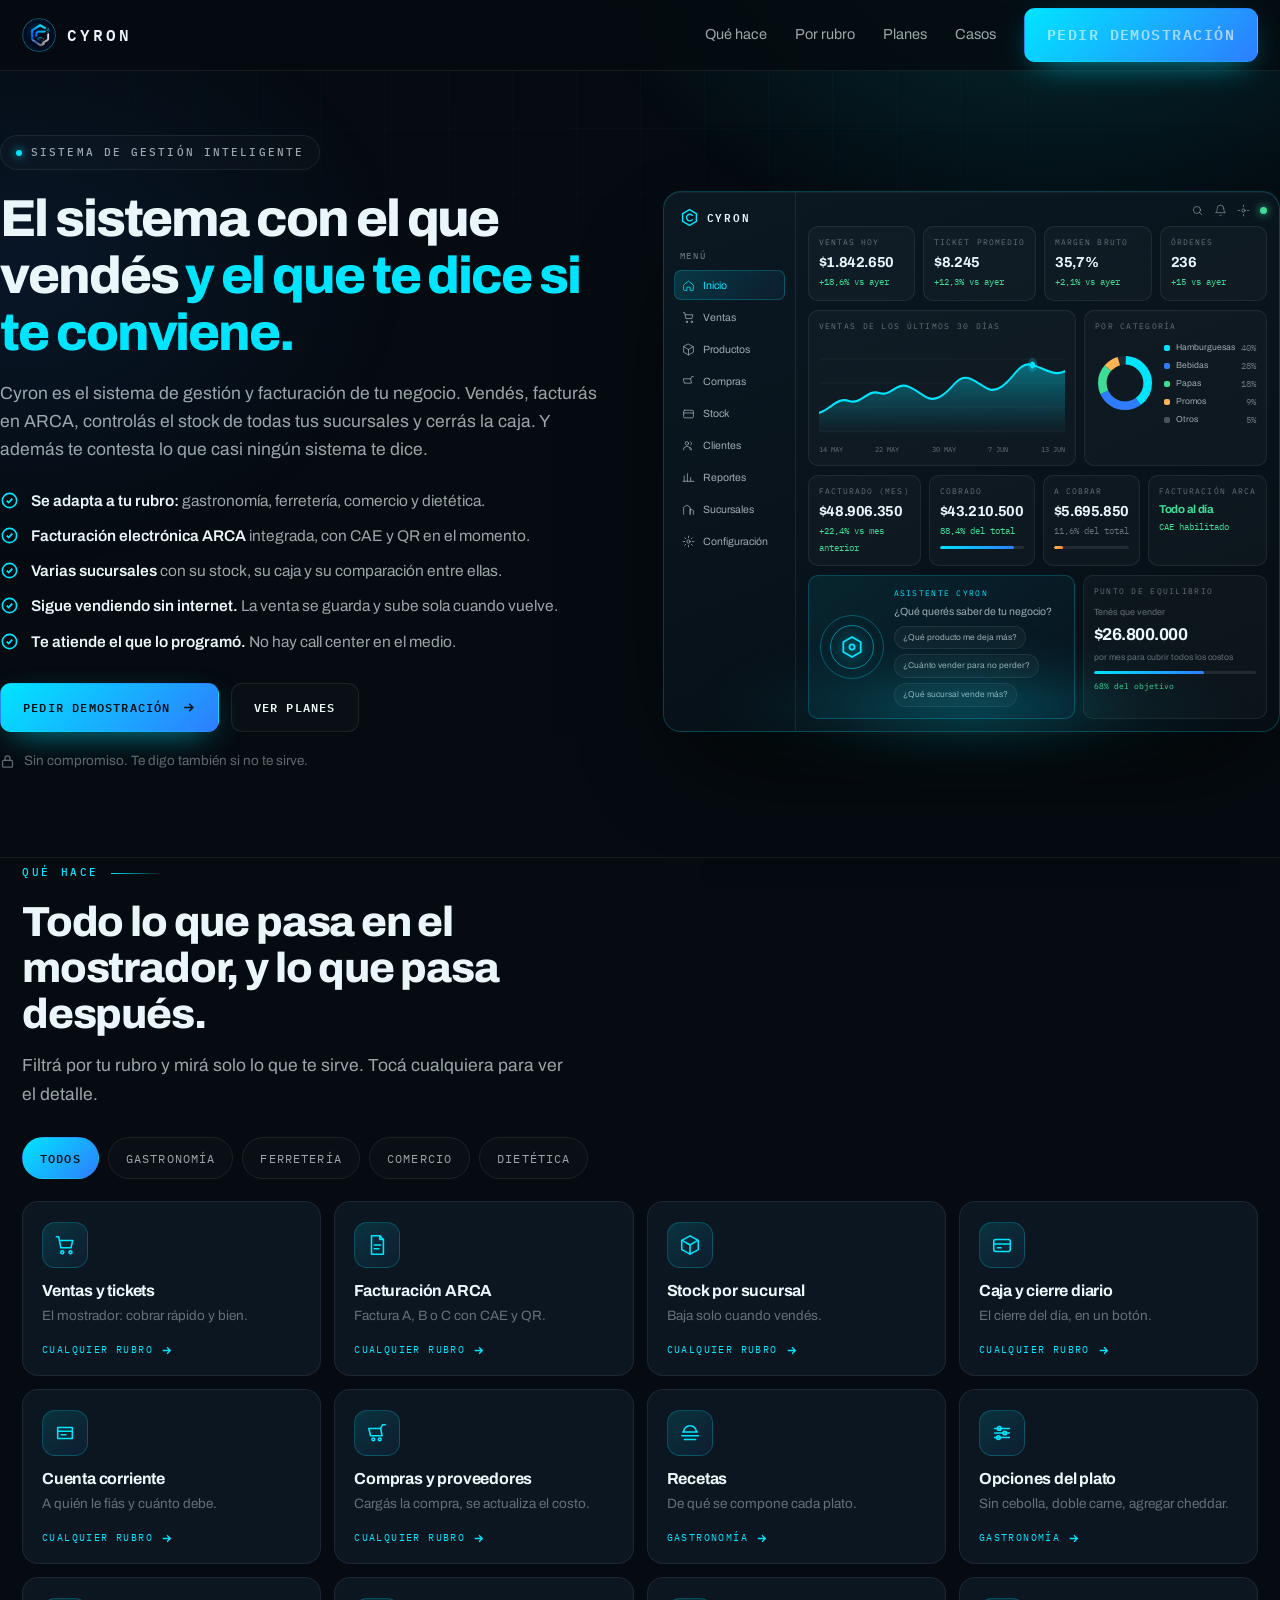
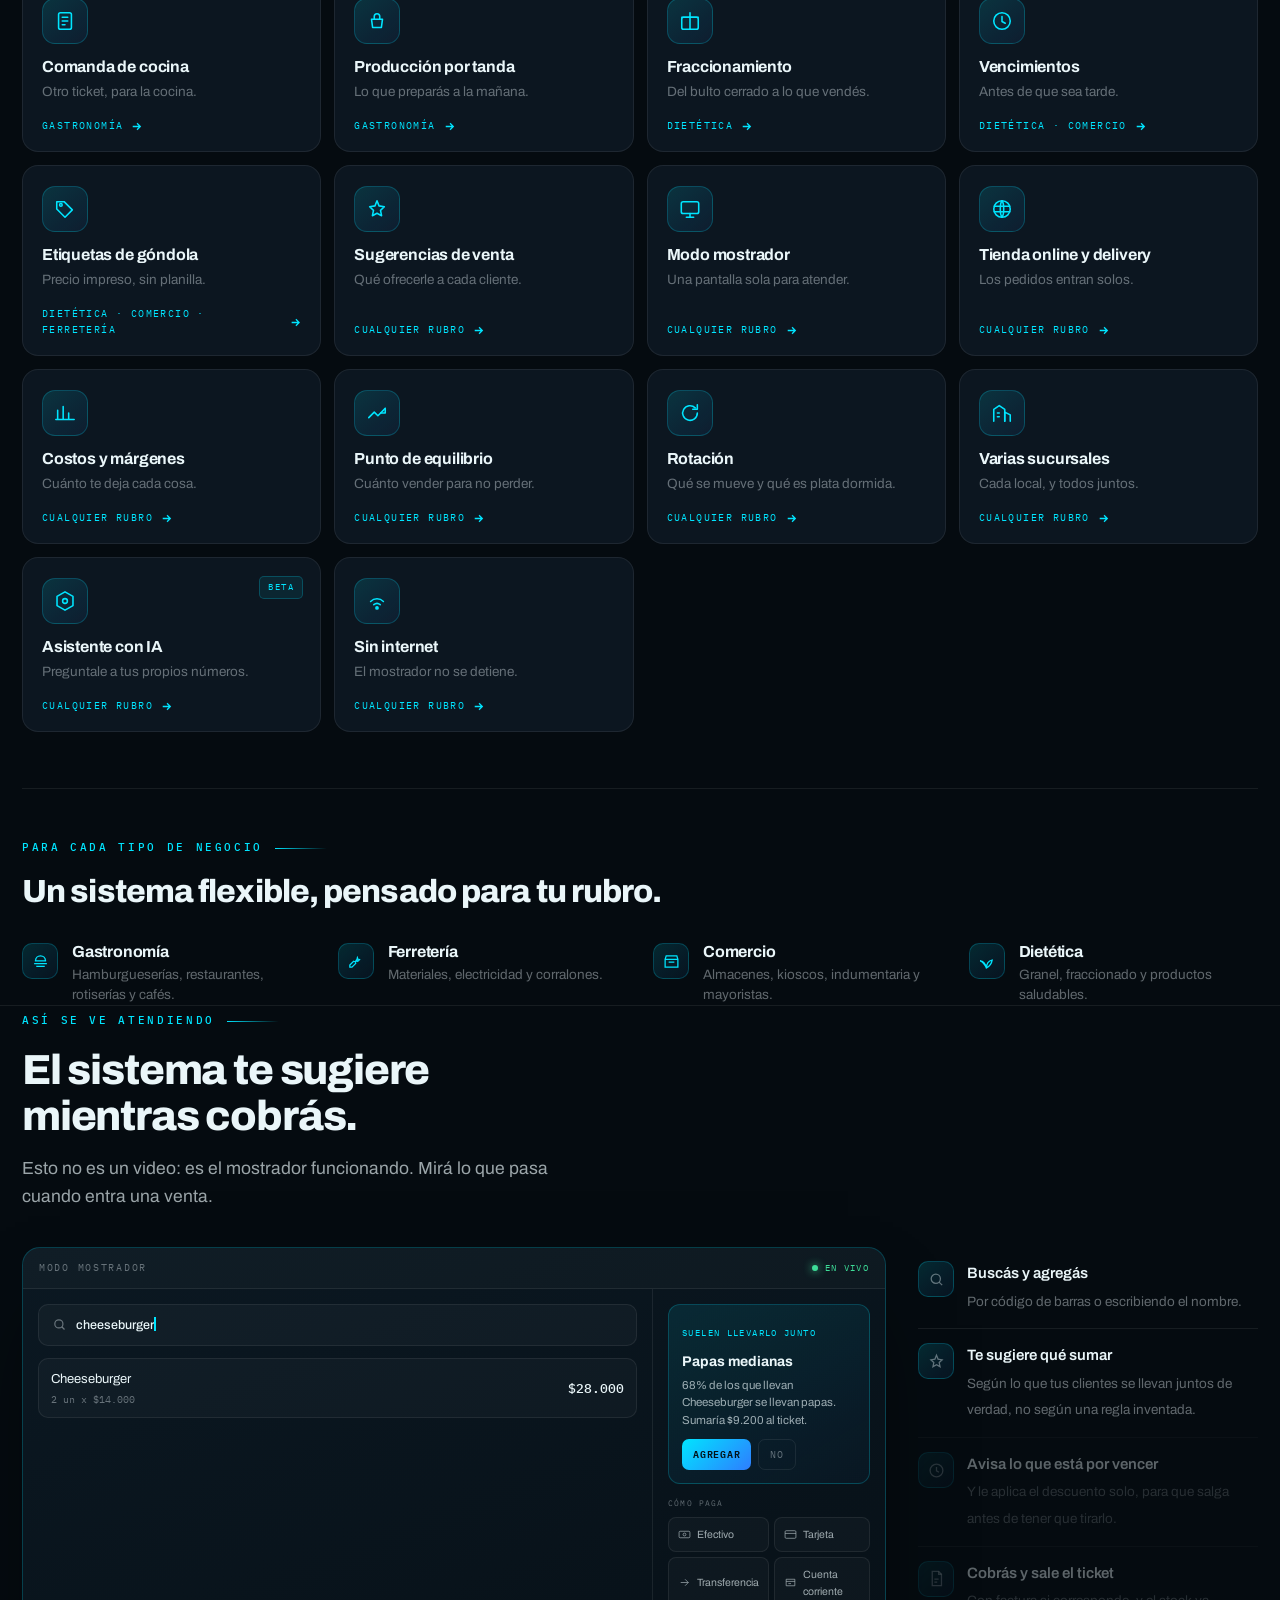
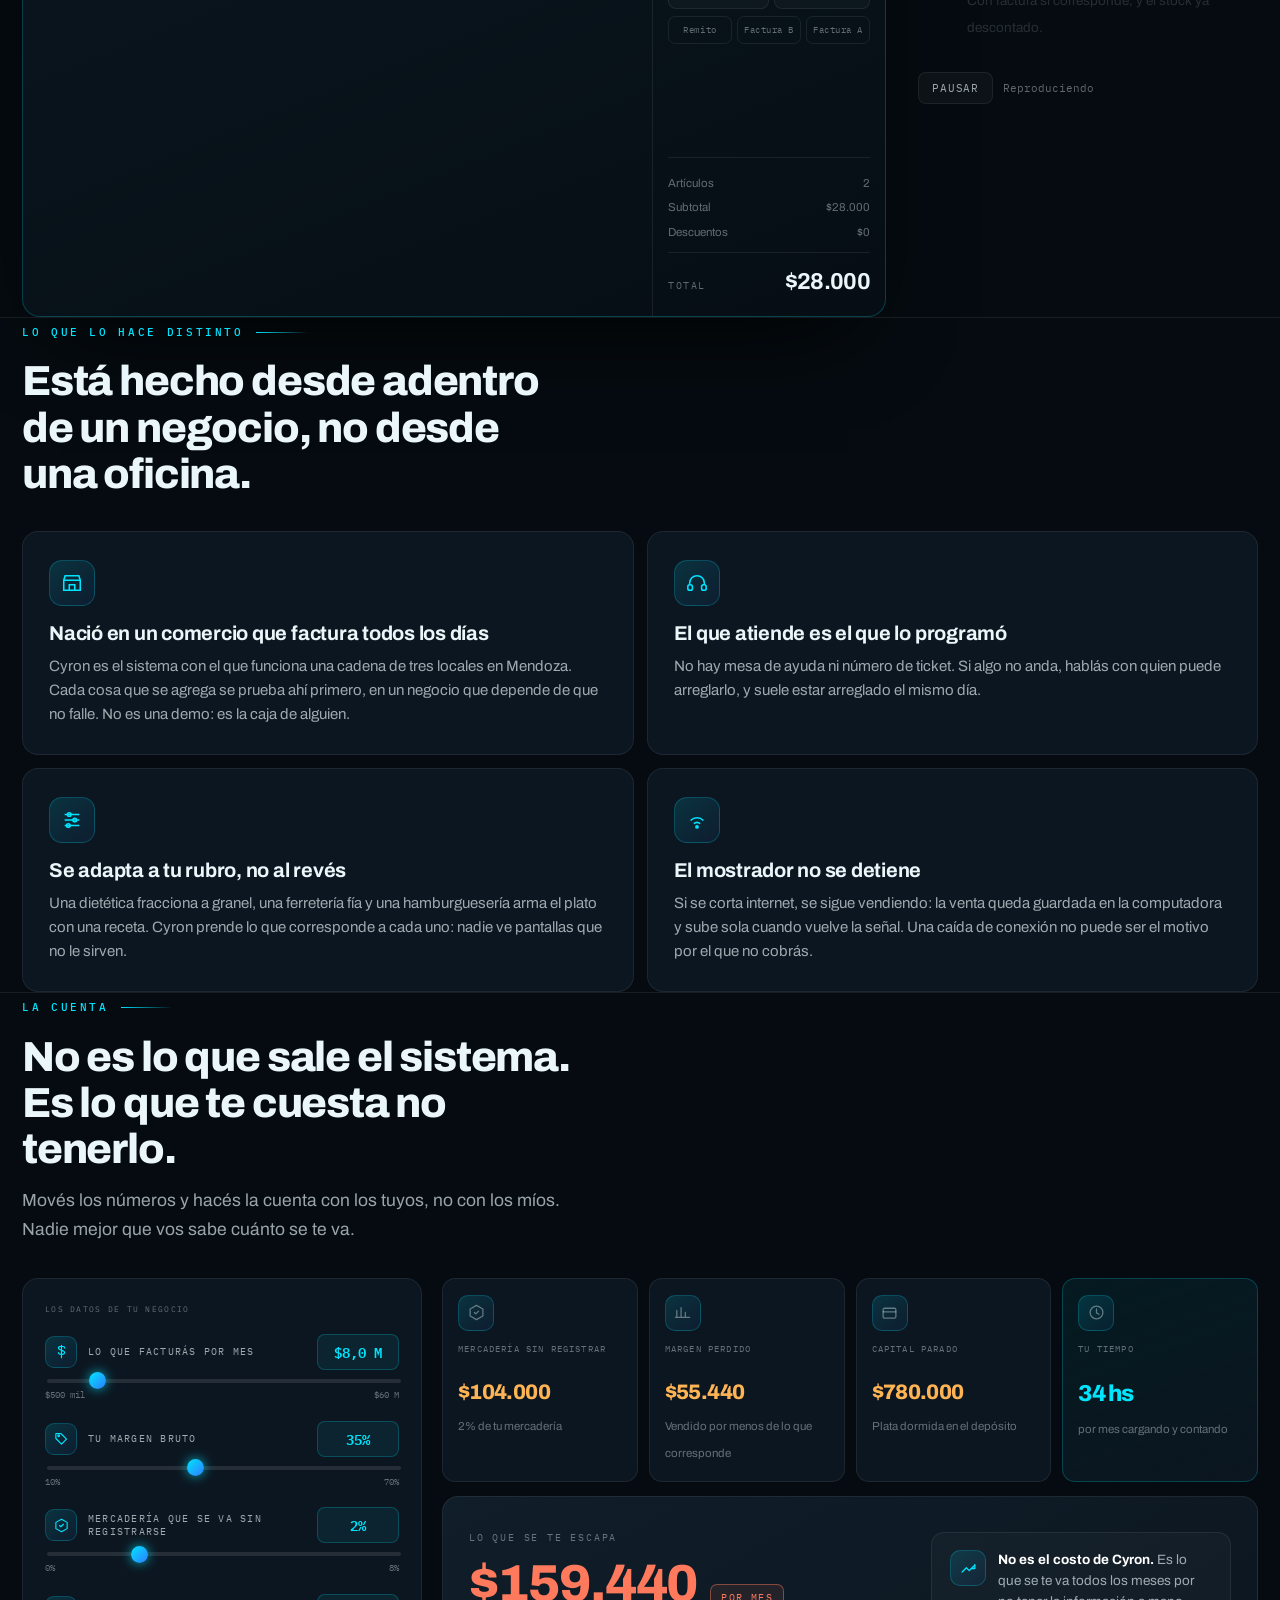
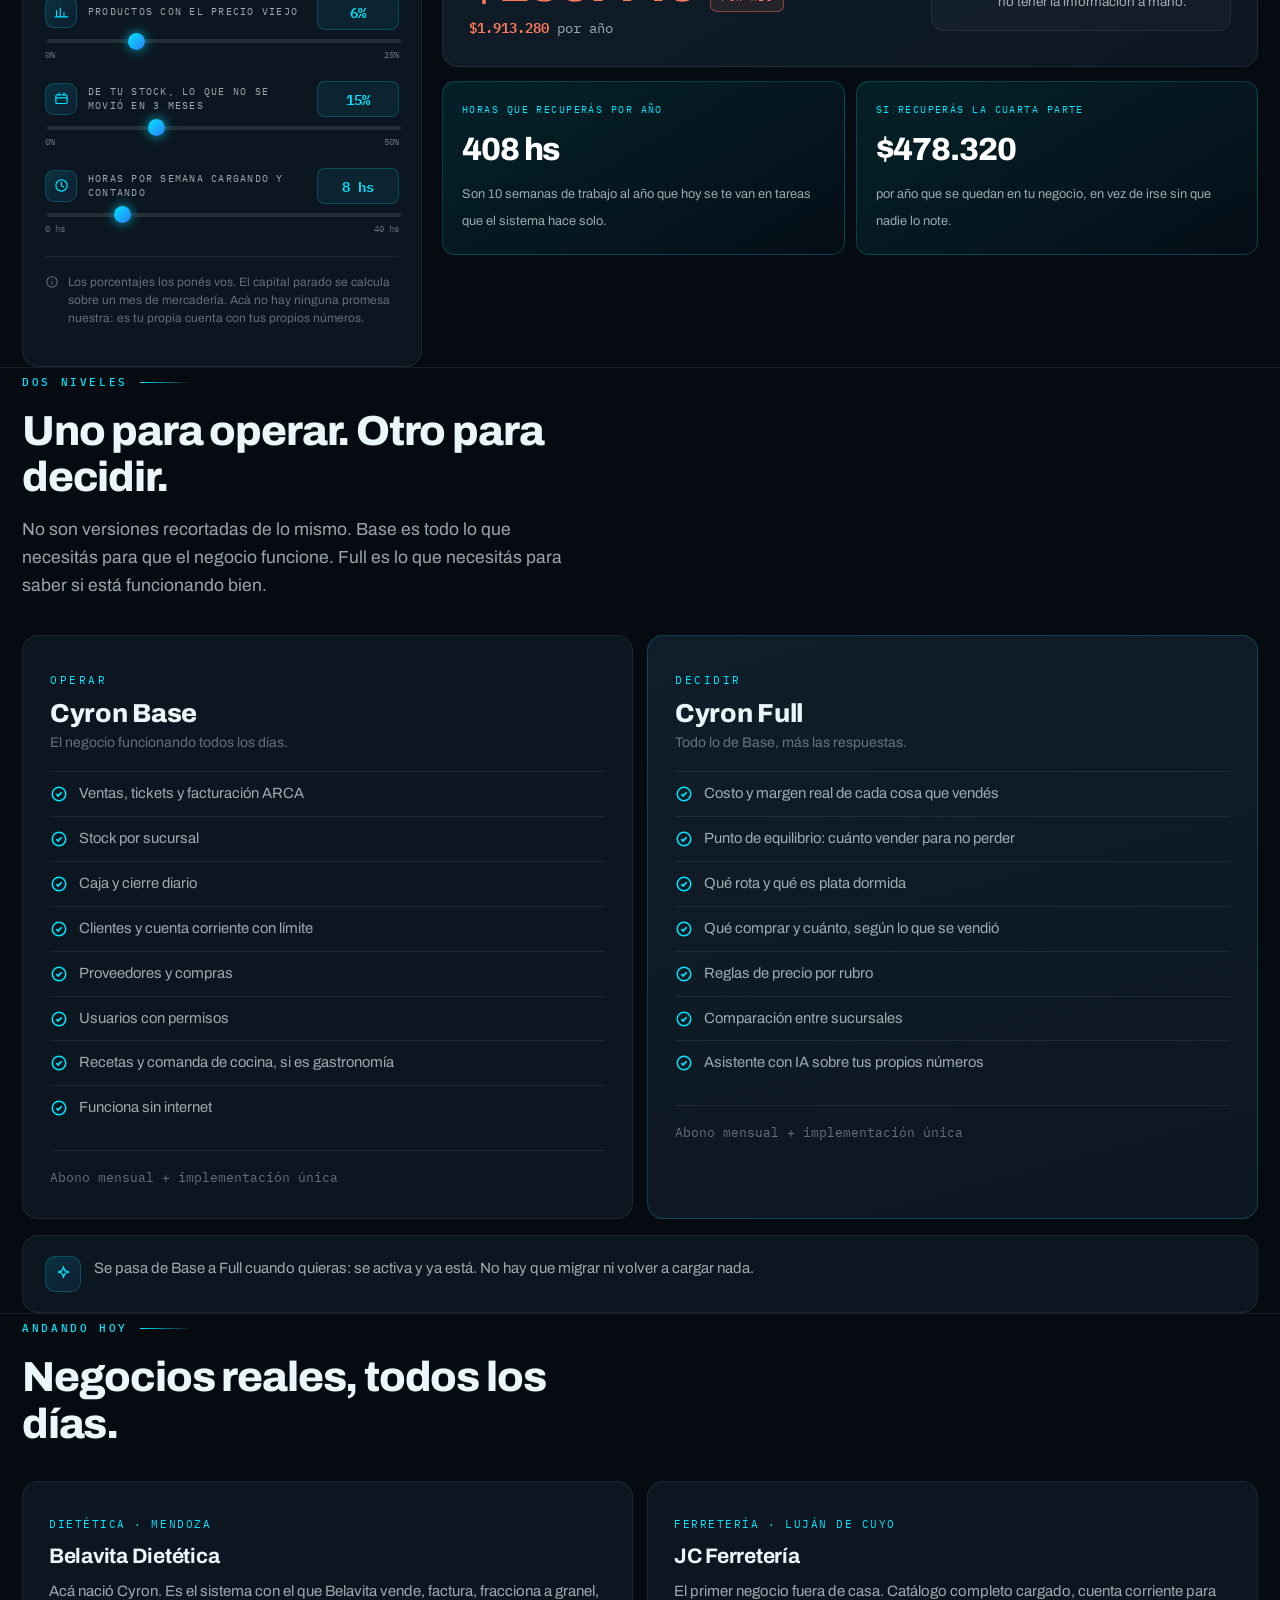
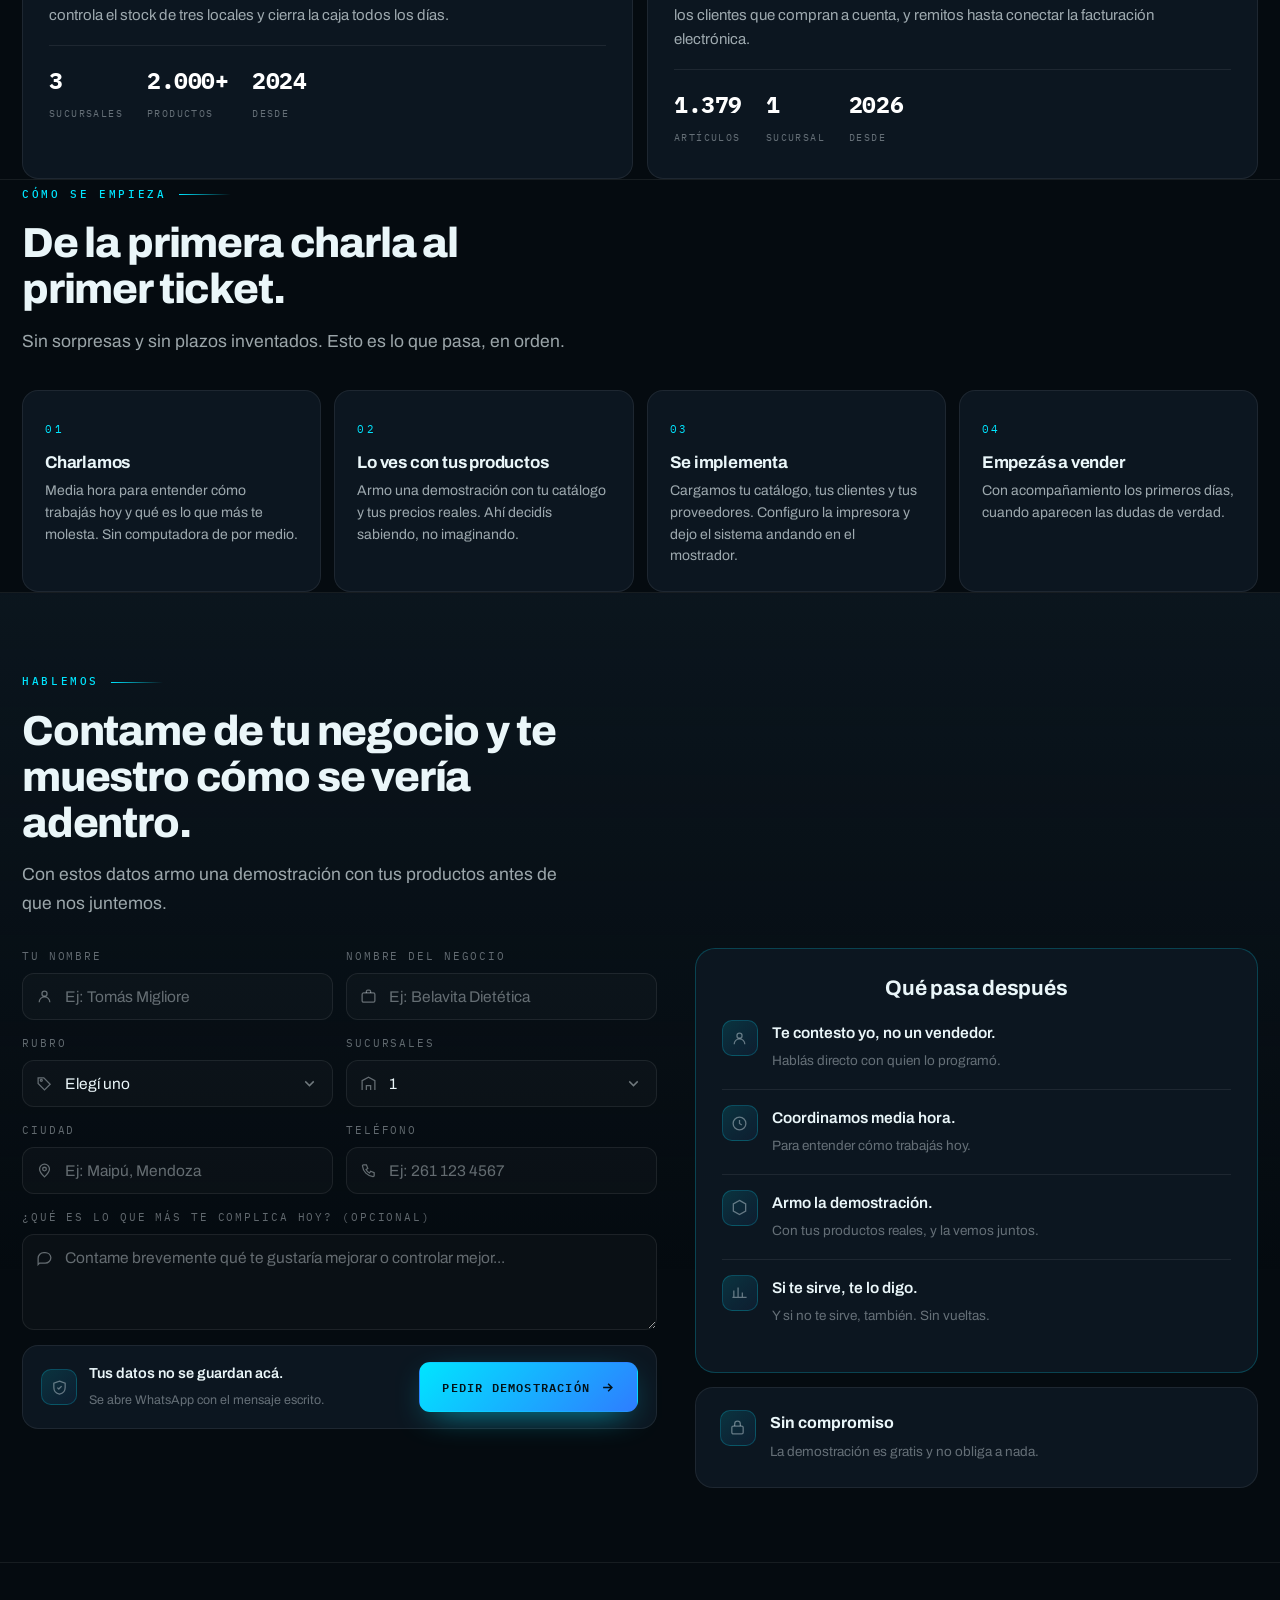
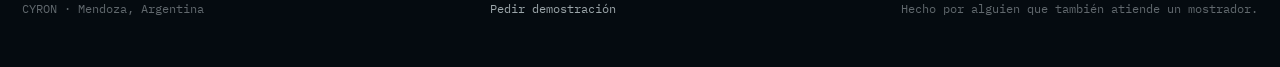
==== index.html @ c703c4db "Update index.html" ====
<!DOCTYPE html>
<html lang="es-AR">
<head>
<meta charset="utf-8"/>
<meta name="viewport" content="width=device-width,initial-scale=1,viewport-fit=cover"/>
<title>Cyron · Sistema de gestión para comercios y gastronomía | Mendoza, Argentina</title>
<meta name="description" content="Sistema de gestión y facturación electrónica ARCA para ferreterías, hamburgueserías, dietéticas y comercios. Ventas, stock por sucursal, caja, cuenta corriente y costos reales. Andando hoy en Mendoza."/>
<meta name="robots" content="index, follow, max-image-preview:large"/>
<link rel="canonical" href="https://cyron.com.ar/"/>
<meta property="og:type" content="website"/>
<meta property="og:locale" content="es_AR"/>
<meta property="og:site_name" content="Cyron"/>
<meta property="og:title" content="Cyron · Sistema de gestión para comercios y gastronomía"/>
<meta property="og:description" content="Vendé, facturá en ARCA, controlá el stock de todas tus sucursales y sabé cuánto te deja cada cosa que vendés."/>
<meta property="og:url" content="https://cyron.com.ar/"/>
<meta name="twitter:card" content="summary_large_image"/>
<link rel="icon" type="image/png" href="cyron96.png"/>
<link rel="apple-touch-icon" href="cyron512.png"/>
<link rel="preconnect" href="https://fonts.googleapis.com"/>
<link rel="preconnect" href="https://fonts.gstatic.com" crossorigin/>
<link href="https://fonts.googleapis.com/css2?family=IBM+Plex+Mono:wght@400;500;600&family=Archivo:wght@400;500;600;700;800&display=swap" rel="stylesheet"/>

<script type="application/ld+json">
{
  "@context":"https://schema.org",
  "@type":"SoftwareApplication",
  "name":"Cyron",
  "applicationCategory":"BusinessApplication",
  "operatingSystem":"Windows, Web",
  "inLanguage":"es-AR",
  "description":"Sistema de gestión comercial y facturación electrónica ARCA para comercios, ferreterías, gastronomía y dietéticas. Ventas, stock por sucursal, caja, cuenta corriente, recetas y análisis de costos.",
  "offers":{"@type":"Offer","priceCurrency":"ARS","category":"Suscripción mensual"},
  "author":{"@type":"Person","name":"Tomás Gabriel Migliore"},
  "areaServed":{"@type":"Country","name":"Argentina"}
}
</script>

<style>
:root{
  --fondo:#050B10;
  --fondo-2:#0A141C;
  --tarjeta:#0C1620;
  --tarjeta-2:#101E29;
  --borde:rgba(255,255,255,.075);
  --borde-cian:rgba(0,229,255,.22);
  --tx:#EAF6F9;
  --tx-2:rgba(234,246,249,.66);
  --tx-3:rgba(234,246,249,.40);
  --cian:#00E5FF;
  --azul:#2E7DFF;
  --grad:linear-gradient(135deg,#00E5FF 0%,#2E7DFF 100%);
  --cian-op:rgba(0,229,255,.08);
  --mono:'IBM Plex Mono',ui-monospace,Menlo,monospace;
  --sans:'Archivo',system-ui,-apple-system,sans-serif;
  --max:1280px;
  --r:16px;
  /* Le avisa al navegador que la página es oscura. Sin esto, el menú
     desplegable de un select lo dibuja Windows con SUS colores y sale
     blanco sobre blanco. También arregla la barra de scroll. */
  color-scheme:dark;
}
*{box-sizing:border-box}
html{scroll-behavior:smooth;scroll-padding-top:80px}
body{
  margin:0;background:var(--fondo);color:var(--tx);
  font-family:var(--sans);font-size:16.5px;line-height:1.62;-webkit-font-smoothing:antialiased;overflow-x:hidden;
}
/* Atmósfera: reja técnica muy tenue + dos resplandores. Sin imágenes. */
body::before{
  content:"";position:fixed;inset:0;z-index:-2;pointer-events:none;
  background:
    linear-gradient(rgba(0,229,255,.028) 1px,transparent 1px) 0 0/64px 64px,
    linear-gradient(90deg,rgba(0,229,255,.028) 1px,transparent 1px) 0 0/64px 64px;
  mask-image:radial-gradient(ellipse 90% 60% at 50% 0%,#000 20%,transparent 75%);
}
body::after{
  content:"";position:fixed;inset:0;z-index:-3;pointer-events:none;
  background:
    radial-gradient(760px 520px at 82% -6%, rgba(0,229,255,.14), transparent 62%),
    radial-gradient(620px 480px at 2% 30%, rgba(46,125,255,.10), transparent 62%);
}
.wrap{max-width:var(--max);margin:0 auto;padding:0 22px;position:relative}
h1,h2,h3{margin:0;font-weight:800;letter-spacing:-.028em;line-height:1.1}
h2{font-size:clamp(27px,3.9vw,42px)}
h3{font-size:19px;font-weight:700;letter-spacing:-.012em}
p{margin:0 0 15px}
a{color:inherit}
.cian{color:var(--cian)}

/* Etiqueta en píldora */
.pill{
  display:inline-flex;align-items:center;gap:9px;
  font-family:var(--mono);font-size:10.5px;font-weight:500;letter-spacing:.2em;text-transform:uppercase;
  color:var(--tx-2);border:1px solid var(--borde);border-radius:999px;padding:8px 15px;background:rgba(255,255,255,.02);
}
.pill::before{content:"";width:6px;height:6px;border-radius:50%;background:var(--cian);box-shadow:0 0 10px var(--cian)}
.rot{font-family:var(--mono);font-size:11px;font-weight:500;letter-spacing:.24em;text-transform:uppercase;color:var(--cian);display:inline-flex;align-items:center;gap:12px}
.rot::after{content:"";width:52px;height:1px;background:linear-gradient(90deg,var(--cian),transparent)}
.bajada{color:var(--tx-2);max-width:62ch;font-size:clamp(15.5px,1.6vw,17.5px)}

/* Barra */
.barra{position:sticky;top:0;z-index:60;background:rgba(5,11,16,.86);backdrop-filter:blur(14px);border-bottom:1px solid var(--borde)}
.barra .wrap{display:flex;align-items:center;gap:18px;height:70px}
.logo{display:flex;align-items:center;gap:11px;text-decoration:none;font-family:var(--mono);font-weight:600;letter-spacing:.18em;font-size:16px}
.logo img{width:34px;height:34px;display:block}
.nav{margin-left:auto;display:flex;align-items:center;gap:28px}
.nav a{font-size:14.5px;color:var(--tx-2);text-decoration:none;transition:color .15s}
.nav a:hover{color:var(--tx)}
@media(max-width:880px){.nav a:not(.btn){display:none}}

/* Botones */
.btn{
  display:inline-flex;align-items:center;justify-content:center;gap:10px;
  font-family:var(--mono);font-size:12px;font-weight:600;letter-spacing:.1em;text-transform:uppercase;
  padding:14px 22px;border-radius:11px;text-decoration:none;border:1px solid transparent;cursor:pointer;
  transition:transform .16s ease,box-shadow .16s ease,border-color .16s ease;
}
.btn-p{background:var(--grad);color:#031218;box-shadow:0 10px 34px -14px rgba(0,229,255,.85)}
.btn-p:hover{transform:translateY(-2px);box-shadow:0 16px 40px -12px rgba(0,229,255,.9)}
.btn-s{background:rgba(255,255,255,.02);color:var(--tx);border-color:var(--borde)}
.btn-s:hover{border-color:var(--borde-cian);transform:translateY(-2px)}
.btn:focus-visible{outline:3px solid var(--cian);outline-offset:3px}
.flecha{width:15px;height:15px;flex:none}

/* Cajita de ícono */
.icobox{
  width:46px;height:46px;border-radius:13px;display:grid;place-items:center;flex:none;
  background:linear-gradient(140deg,rgba(0,229,255,.14),rgba(46,125,255,.07));
  border:1px solid var(--borde-cian);color:var(--cian);
}
.icobox svg{width:22px;height:22px}
.icobox.chico{width:36px;height:36px;border-radius:10px}
.icobox.chico svg{width:17px;height:17px}

/* Hero */
.hero{padding:64px 0 70px;display:grid;grid-template-columns:1.02fr .98fr;gap:48px;align-items:center}
.hero h1{font-size:clamp(31px,5.1vw,52px);letter-spacing:-.04em;margin:20px 0 18px}
.puntos{list-style:none;padding:0;margin:24px 0 0;display:grid;gap:12px}
.puntos li{display:flex;gap:12px;font-size:15.5px;color:var(--tx-2);line-height:1.5;align-items:flex-start}
.puntos b{color:var(--tx);font-weight:600}
.tick-ic{flex:none;width:19px;height:19px;margin-top:2px;color:var(--cian)}
.acc{display:flex;gap:12px;flex-wrap:wrap;margin-top:30px}
.garantia{display:flex;align-items:center;gap:9px;margin-top:18px;font-size:13.5px;color:var(--tx-3)}

/* ── El tablero del hero. Es HTML, no una imagen: nítido en cualquier
      pantalla, editable, y pesa una fracción de un PNG. ── */
.escena{position:relative}
.escena::after{
  content:"";position:absolute;left:50%;bottom:-40px;transform:translateX(-50%);
  width:88%;height:130px;pointer-events:none;
  background:radial-gradient(ellipse at center, rgba(0,229,255,.26), rgba(0,229,255,.04) 46%, transparent 72%);
  filter:blur(16px);
}
.tablero{
  position:relative;background:linear-gradient(158deg,#0B1822,#060E14);
  border:1px solid var(--borde-cian);border-radius:18px;overflow:hidden;
  box-shadow:0 44px 100px -38px rgba(0,0,0,.95),inset 0 1px 0 rgba(255,255,255,.05);
  display:grid;grid-template-columns:132px 1fr;font-size:10px;
}
.tb-lat{border-right:1px solid var(--borde);padding:14px 10px;display:flex;flex-direction:column;gap:2px}
.tb-marca{display:flex;align-items:center;gap:8px;padding:2px 6px 14px;font-family:var(--mono);font-size:11px;letter-spacing:.16em;font-weight:600}
.tb-marca svg{width:19px;height:19px;color:var(--cian);flex:none}
.tb-lat b{font-family:var(--mono);font-size:8.5px;letter-spacing:.2em;color:var(--tx-3);padding:6px;font-weight:500}
.tb-lat a{display:flex;align-items:center;gap:8px;font-size:10.5px;color:var(--tx-2);padding:6.5px 8px;border-radius:7px;text-decoration:none}
.tb-lat a svg{width:13px;height:13px;flex:none;opacity:.8}
.tb-lat a.on{background:linear-gradient(135deg,rgba(0,229,255,.16),rgba(46,125,255,.07));color:var(--cian);border:1px solid var(--borde-cian);padding:5.5px 7px}
.tb-cuerpo{padding:12px;display:grid;gap:9px;align-content:start}
.tb-top{display:flex;align-items:center;gap:10px;justify-content:flex-end;color:var(--tx-3)}
.tb-top svg{width:13px;height:13px}
.tb-top i{width:7px;height:7px;border-radius:50%;background:#3DDC97;box-shadow:0 0 8px #3DDC97}

.tb-g4{display:grid;grid-template-columns:repeat(4,1fr);gap:8px}
.tb-g3{display:grid;grid-template-columns:1.9fr 1fr;gap:8px}
.tb-g2{display:grid;grid-template-columns:1.45fr 1fr;gap:8px}
.tb-c{background:rgba(255,255,255,.028);border:1px solid var(--borde);border-radius:10px;padding:9px 10px}
.tb-c small{display:block;font-family:var(--mono);font-size:7.6px;letter-spacing:.14em;color:var(--tx-3);text-transform:uppercase;white-space:nowrap;overflow:hidden;text-overflow:ellipsis}
.tb-c b{display:block;font-size:14.5px;font-weight:700;margin-top:3px;letter-spacing:-.025em;white-space:nowrap}
.tb-c u{text-decoration:none;font-size:8.6px;font-family:var(--mono);color:#3DDC97}
.tb-c u.baja{color:var(--tx-3)}
.tb-t{font-family:var(--mono);font-size:8px;letter-spacing:.16em;color:var(--tx-3);text-transform:uppercase;margin-bottom:7px}
.barrita{height:3px;border-radius:2px;background:rgba(255,255,255,.09);margin-top:6px;overflow:hidden}
.barrita span{display:block;height:100%;border-radius:2px;background:var(--grad)}
.barrita.amb span{background:linear-gradient(90deg,#FFB454,#FF8A3D)}

.leyenda{display:grid;gap:4px;margin-top:2px}
.leyenda div{display:flex;align-items:center;gap:6px;font-size:8.6px;color:var(--tx-2)}
.leyenda i{width:6px;height:6px;border-radius:2px;flex:none}
.leyenda u{text-decoration:none;margin-left:auto;font-family:var(--mono);color:var(--tx-3)}

.tb-ia{background:linear-gradient(140deg,rgba(0,229,255,.09),rgba(46,125,255,.04));border:1px solid var(--borde-cian);border-radius:10px;padding:11px;display:grid;grid-template-columns:64px 1fr;gap:10px;align-items:center}
.orbe{width:64px;height:64px;position:relative;display:grid;place-items:center}
.orbe::before,.orbe::after{content:"";position:absolute;border-radius:50%;border:1px solid rgba(0,229,255,.3)}
.orbe::before{inset:0}
.orbe::after{inset:10px;border-color:rgba(0,229,255,.5)}
.orbe svg{width:24px;height:24px;color:var(--cian);position:relative;z-index:1;filter:drop-shadow(0 0 8px rgba(0,229,255,.8))}
.chips{display:flex;flex-wrap:wrap;gap:5px;margin-top:6px}
.chips span{font-size:8.4px;border:1px solid var(--borde);background:rgba(255,255,255,.03);border-radius:999px;padding:4px 8px;color:var(--tx-2)}

/* ── Simulación del mostrador ── */
.demo{display:grid;grid-template-columns:1fr 340px;gap:32px;margin-top:36px;align-items:start}
.pos{background:linear-gradient(158deg,#0B1822,#060E14);border:1px solid var(--borde-cian);border-radius:18px;overflow:hidden;
  box-shadow:0 40px 90px -38px rgba(0,0,0,.95)}
.pos-top{display:flex;align-items:center;gap:9px;padding:12px 16px;border-bottom:1px solid var(--borde);background:rgba(255,255,255,.02)}
.pos-top .p{font-family:var(--mono);font-size:9.5px;letter-spacing:.18em;color:var(--tx-3)}
.pos-top .vivo{margin-left:auto;display:flex;align-items:center;gap:7px;font-family:var(--mono);font-size:9px;letter-spacing:.14em;color:#3DDC97}
.pos-top .vivo i{width:6px;height:6px;border-radius:50%;background:#3DDC97;box-shadow:0 0 8px #3DDC97;animation:latir 1.6s infinite}
@keyframes latir{50%{opacity:.35}}
.pos-cuerpo{display:grid;grid-template-columns:1fr 232px;min-height:330px}
.pos-izq{padding:15px;border-right:1px solid var(--borde);display:flex;flex-direction:column}
.pos-buscar{display:flex;align-items:center;gap:9px;background:rgba(255,255,255,.03);border:1px solid var(--borde);border-radius:10px;padding:10px 13px;font-size:12.5px;color:var(--tx-3)}
.pos-buscar svg{width:15px;height:15px;flex:none}
.pos-buscar b{color:var(--tx);font-weight:500}
.cursor{display:inline-block;width:1.5px;height:14px;background:var(--cian);vertical-align:-2px;animation:parpadeo 1s steps(1) infinite}
@keyframes parpadeo{50%{opacity:0}}
.pos-items{margin-top:12px;flex:1;display:flex;flex-direction:column;gap:7px}
.it{display:flex;align-items:center;gap:11px;background:rgba(255,255,255,.028);border:1px solid var(--borde);border-radius:10px;padding:10px 12px;
  opacity:0;transform:translateY(-7px);transition:opacity .32s ease,transform .32s ease}
.it.ver{opacity:1;transform:none}
.it .n{flex:1;min-width:0;font-size:13px}
.it .n span{display:block;font-family:var(--mono);font-size:9.5px;color:var(--tx-3);margin-top:2px}
.it .m{font-family:var(--mono);font-size:13px;font-weight:500;white-space:nowrap}
.it.oferta{border-color:rgba(255,180,84,.4);background:rgba(255,180,84,.06)}
.it .tag{font-family:var(--mono);font-size:8.5px;letter-spacing:.1em;padding:3px 7px;border-radius:5px;background:rgba(255,180,84,.14);color:#FFB454;border:1px solid rgba(255,180,84,.3)}
.it .tach{text-decoration:line-through;color:var(--tx-3);font-size:11px;margin-right:6px}
.pos-der{padding:15px;display:flex;flex-direction:column}
.sug{border:1px solid var(--borde-cian);background:linear-gradient(150deg,rgba(0,229,255,.10),rgba(46,125,255,.04));border-radius:12px;padding:13px;
  opacity:0;transform:scale(.96);transition:opacity .34s ease,transform .34s ease}
.sug.ver{opacity:1;transform:none}
.sug .et{font-family:var(--mono);font-size:8.6px;letter-spacing:.16em;color:var(--cian);text-transform:uppercase}
.sug h4{margin:7px 0 3px;font-size:14px;font-weight:700}
.sug p{margin:0 0 10px;font-size:11.5px;color:var(--tx-2);line-height:1.5}
.sug .bt{display:flex;gap:7px}
.sug .bt span{font-family:var(--mono);font-size:9.5px;letter-spacing:.08em;padding:7px 11px;border-radius:7px;text-transform:uppercase}
.sug .si{background:var(--grad);color:#03131a;font-weight:600}
.sug .no{border:1px solid var(--borde);color:var(--tx-3)}
.medios{margin-top:12px}
.medios .et{font-family:var(--mono);font-size:8.4px;letter-spacing:.14em;color:var(--tx-3);text-transform:uppercase;display:block;margin-bottom:7px}
.medios .g{display:grid;grid-template-columns:1fr 1fr;gap:5px}
.medios button,.medios span.m{display:flex;align-items:center;gap:6px;background:rgba(255,255,255,.028);border:1px solid var(--borde);
  border-radius:8px;padding:8px 9px;font-size:10.5px;color:var(--tx-2);font-family:var(--sans);transition:all .22s ease}
.medios .m svg{width:13px;height:13px;flex:none;opacity:.75}
.medios .m.sel{border-color:var(--cian);background:linear-gradient(135deg,rgba(0,229,255,.16),rgba(46,125,255,.06));color:var(--cian)}
.medios .m.sel svg{opacity:1}
.comprob{display:flex;gap:5px;margin-top:7px}
.comprob span{flex:1;text-align:center;font-family:var(--mono);font-size:9px;letter-spacing:.06em;padding:6px 4px;border-radius:7px;
  border:1px solid var(--borde);color:var(--tx-3);transition:all .22s ease}
.comprob span.sel{border-color:var(--cian);color:var(--cian);background:rgba(0,229,255,.09)}
.listo{margin-top:10px;border:1px solid rgba(61,220,151,.4);background:rgba(61,220,151,.08);border-radius:10px;padding:10px 11px;
  opacity:0;transform:translateY(6px);transition:all .3s ease}
.listo.ver{opacity:1;transform:none}
.listo b{display:flex;align-items:center;gap:7px;font-size:11.5px;color:#3DDC97;font-weight:600}
.listo b svg{width:14px;height:14px}
.listo ul{list-style:none;margin:7px 0 0;padding:0;display:grid;gap:3px}
.listo li{font-size:10px;color:var(--tx-2);display:flex;gap:6px}
.listo li::before{content:"·";color:#3DDC97}
.pos-total{margin-top:auto;padding-top:13px;border-top:1px solid var(--borde)}
.pos-total .l{display:flex;justify-content:space-between;font-size:11.5px;color:var(--tx-3);padding:3px 0}
.pos-total .t{display:flex;justify-content:space-between;align-items:baseline;margin-top:8px;padding-top:10px;border-top:1px solid var(--borde)}
.pos-total .t span{font-family:var(--mono);font-size:9.5px;letter-spacing:.16em;color:var(--tx-3)}
.pos-total .t b{font-size:23px;font-weight:700;letter-spacing:-.03em}
.demo-pasos{list-style:none;padding:0;margin:0}
.demo-pasos li{display:flex;gap:13px;padding:14px 0;border-top:1px solid var(--borde);opacity:.38;transition:opacity .3s}
.demo-pasos li:first-child{border-top:none}
.demo-pasos li.act{opacity:1}
.demo-pasos b{display:block;font-size:15px;font-weight:600;margin-bottom:2px}
.demo-pasos span{font-size:13.5px;color:var(--tx-3);line-height:1.5}
.demo-ctrl{display:flex;align-items:center;gap:10px;margin-top:18px;font-family:var(--mono);font-size:11px;color:var(--tx-3)}
.demo-ctrl button{background:rgba(255,255,255,.03);border:1px solid var(--borde);color:var(--tx-2);border-radius:8px;padding:8px 13px;
  font-family:var(--mono);font-size:10.5px;letter-spacing:.08em;text-transform:uppercase;cursor:pointer}
.demo-ctrl button:hover{border-color:var(--borde-cian);color:var(--tx)}
.demo-ctrl button:focus-visible{outline:3px solid var(--cian);outline-offset:2px}

/* ── La cuenta ── */
.calc{display:grid;grid-template-columns:400px 1fr;gap:20px;margin-top:34px;align-items:start}
.calc-form{background:var(--tarjeta);border:1px solid var(--borde);border-radius:var(--r);padding:24px 22px}
.calc-form > .tb-t{margin-bottom:18px}
.calc-c{margin-bottom:19px}
.calc-c:last-child{margin-bottom:0}
.calc-fila{display:flex;align-items:center;gap:11px;margin-bottom:9px}
.calc-fila .icobox.chico{width:32px;height:32px;border-radius:9px}
.calc-fila .icobox.chico svg{width:15px;height:15px}
.calc-fila label{flex:1;min-width:0;font-family:var(--mono);font-size:9.6px;letter-spacing:.13em;text-transform:uppercase;color:var(--tx-2);line-height:1.4}
.calc-fila .val{font-family:var(--mono);font-size:13.5px;font-weight:600;color:var(--cian);background:rgba(0,229,255,.07);
  border:1px solid var(--borde-cian);border-radius:8px;padding:6px 11px;min-width:82px;text-align:center;white-space:nowrap}
.calc-c input[type=range]{width:100%;-webkit-appearance:none;appearance:none;height:4px;border-radius:3px;background:rgba(255,255,255,.1);outline:none;display:block}
.calc-c input[type=range]::-webkit-slider-thumb{-webkit-appearance:none;width:17px;height:17px;border-radius:50%;background:var(--grad);cursor:pointer;box-shadow:0 0 12px rgba(0,229,255,.75)}
.calc-c input[type=range]::-moz-range-thumb{width:17px;height:17px;border:none;border-radius:50%;background:#00E5FF;cursor:pointer}
.calc-c input[type=range]:focus-visible{outline:3px solid var(--cian);outline-offset:4px}
.tope{display:flex;justify-content:space-between;font-family:var(--mono);font-size:8.6px;color:var(--tx-3);margin-top:5px}
.calc-nota{display:flex;gap:9px;align-items:flex-start;margin-top:20px;padding-top:16px;border-top:1px solid var(--borde);font-size:12px;color:var(--tx-3);line-height:1.5}
.calc-nota svg{flex:none;width:14px;height:14px;margin-top:2px}

.calc-res{display:grid;gap:14px}
.costos{display:grid;grid-template-columns:repeat(4,1fr);gap:11px}
.costo{background:var(--tarjeta);border:1px solid var(--borde);border-radius:13px;padding:16px 15px}
.costo .icobox.chico{margin-bottom:11px}
.costo small{display:block;font-family:var(--mono);font-size:9px;letter-spacing:.13em;text-transform:uppercase;color:var(--tx-3);line-height:1.45;min-height:26px}
.costo b{display:block;font-size:21px;font-weight:800;letter-spacing:-.03em;margin:7px 0 3px;color:#FFB454}
.costo span{font-size:11.5px;color:var(--tx-3);line-height:1.4}
/* El tiempo va en cian y no en ámbar: no es una pérdida más, es la que
   suele decidir la compra. Se destaca a propósito. */
.costo.tiempo{border-color:var(--borde-cian);background:linear-gradient(160deg,rgba(0,229,255,.07),var(--tarjeta))}
.costo.tiempo b{color:var(--cian);font-size:23px}

.grande{background:linear-gradient(150deg,var(--tarjeta-2),var(--tarjeta));border:1px solid var(--borde);border-radius:var(--r);
  padding:26px 26px;display:grid;grid-template-columns:1fr 300px;gap:26px;align-items:center}
.grande .et{font-family:var(--mono);font-size:10px;letter-spacing:.18em;text-transform:uppercase;color:var(--tx-3)}
.grande .cifra{display:flex;align-items:baseline;gap:13px;flex-wrap:wrap;margin:8px 0 4px}
.grande .cifra b{font-size:clamp(34px,5.2vw,52px);font-weight:800;letter-spacing:-.04em;color:#FF7A5C;line-height:1}
.grande .insig{font-family:var(--mono);font-size:10px;letter-spacing:.14em;border:1px solid rgba(255,122,92,.45);color:#FF7A5C;
  background:rgba(255,122,92,.09);border-radius:7px;padding:5px 10px}
.grande .anual{font-family:var(--mono);font-size:14px;color:var(--tx-2)}
.grande .anual b{color:#FF7A5C;font-weight:600}
.aclara{background:rgba(255,255,255,.028);border:1px solid var(--borde);border-radius:13px;padding:17px 18px;display:flex;gap:12px;align-items:flex-start}
.aclara p{margin:0;font-size:13.5px;color:var(--tx-2);line-height:1.55}
.aclara b{color:#fff}

.vuelve{display:grid;grid-template-columns:1fr 1fr;gap:11px}
.vcard{border-radius:13px;padding:20px 19px;border:1px solid var(--borde-cian);
  background:linear-gradient(150deg,rgba(0,229,255,.10),rgba(46,125,255,.03))}
.vcard small{display:block;font-family:var(--mono);font-size:9.6px;letter-spacing:.15em;text-transform:uppercase;color:var(--cian)}
.vcard b{display:block;font-size:clamp(24px,3.4vw,32px);font-weight:800;letter-spacing:-.035em;margin:7px 0 4px;color:#fff}
.vcard span{font-size:12.8px;color:var(--tx-2);line-height:1.45}

@media(max-width:1120px){.calc{grid-template-columns:1fr}.costos{grid-template-columns:1fr 1fr}.grande{grid-template-columns:1fr}}
@media(max-width:560px){.costos,.vuelve{grid-template-columns:1fr}}

@media(max-width:960px){.demo,.calc{grid-template-columns:1fr}.pos-cuerpo{grid-template-columns:1fr}.pos-izq{border-right:none;border-bottom:1px solid var(--borde)}}

/* Secciones */
section{padding:74px 0;border-top:1px solid var(--borde)}
.enc{max-width:62ch}
.enc h2{margin:14px 0 15px}

/* Filtros y módulos */
.filtros{display:flex;gap:9px;flex-wrap:wrap;margin:28px 0 22px}
.chip{
  font-family:var(--mono);font-size:11.5px;letter-spacing:.1em;text-transform:uppercase;
  padding:10px 17px;border-radius:999px;border:1px solid var(--borde);background:rgba(255,255,255,.02);
  color:var(--tx-2);cursor:pointer;transition:all .15s ease;
}
.chip:hover{border-color:var(--borde-cian);color:var(--tx)}
.chip[aria-pressed="true"]{background:var(--grad);color:#031218;border-color:transparent;font-weight:600}
.chip:focus-visible{outline:3px solid var(--cian);outline-offset:2px}
.mods{display:grid;grid-template-columns:repeat(4,1fr);gap:13px}
@media(max-width:1000px){.mods{grid-template-columns:repeat(2,1fr)}}
@media(max-width:560px){.mods{grid-template-columns:1fr}}
.mod{
  text-align:left;background:var(--tarjeta);border:1px solid var(--borde);border-radius:var(--r);
  padding:20px 19px 17px;cursor:pointer;color:inherit;font:inherit;display:flex;flex-direction:column;
  transition:border-color .16s ease,transform .16s ease,background .16s ease;position:relative;
}
.mod:hover{border-color:var(--borde-cian);transform:translateY(-3px);background:var(--tarjeta-2)}
.mod:focus-visible{outline:3px solid var(--cian);outline-offset:2px}
.mod h3{font-size:16px;margin:14px 0 6px}
.mod p{font-size:13.5px;color:var(--tx-3);margin:0 0 16px;line-height:1.5;flex:1}
.mod .pie-l{font-family:var(--mono);font-size:10px;letter-spacing:.14em;text-transform:uppercase;color:var(--cian);display:flex;align-items:center;gap:7px}
.mod[hidden]{display:none}
.beta{position:absolute;top:18px;right:17px;font-family:var(--mono);font-size:9px;letter-spacing:.16em;
  background:var(--cian-op);border:1px solid var(--borde-cian);color:var(--cian);padding:3px 8px;border-radius:5px}
.vacio{color:var(--tx-3);font-size:15px;padding:24px 0}

/* Fila de rubros */
.rubros{display:grid;grid-template-columns:repeat(4,1fr);gap:26px;margin-top:34px}
.rubro{display:flex;gap:14px;align-items:flex-start}
.rubro h3{font-size:16px;margin-bottom:4px}
.rubro p{font-size:13.5px;color:var(--tx-3);margin:0;line-height:1.5}
@media(max-width:860px){.rubros{grid-template-columns:1fr 1fr}}
@media(max-width:520px){.rubros{grid-template-columns:1fr}}

/* Detalle */
.det{position:fixed;inset:0;z-index:80;display:none;align-items:center;justify-content:center;padding:22px;background:rgba(3,8,12,.86);backdrop-filter:blur(7px)}
.det.abierto{display:flex}
.det-caja{background:var(--tarjeta-2);border:1px solid var(--borde-cian);border-radius:20px;max-width:560px;width:100%;padding:32px 30px;max-height:88vh;overflow:auto}
.det-caja h3{font-size:24px;margin:12px 0 8px}
.det-caja ul{list-style:none;padding:0;margin:18px 0 0}
.det-caja li{padding:11px 0;border-top:1px solid var(--borde);color:var(--tx-2);font-size:15.5px;display:flex;gap:11px}
.det-caja li svg{flex:none;margin-top:3px;color:var(--cian)}
.det-acc{display:flex;gap:10px;margin-top:24px;flex-wrap:wrap}

/* Diferenciales */
.difs{display:grid;grid-template-columns:1fr 1fr;gap:13px;margin-top:34px}
.dif{background:var(--tarjeta);border:1px solid var(--borde);border-radius:var(--r);padding:28px 26px}
.dif h3{margin:16px 0 10px;font-size:20px}
.dif p{color:var(--tx-2);font-size:15px;margin:0;line-height:1.6}

/* Planes */
.planes{display:grid;grid-template-columns:1fr 1fr;gap:14px;margin-top:34px}
.plan{background:var(--tarjeta);border:1px solid var(--borde);border-radius:var(--r);padding:30px 27px}
.plan.destacado{border-color:var(--borde-cian);background:linear-gradient(165deg,var(--tarjeta-2),var(--tarjeta))}
.plan .verbo{font-family:var(--mono);font-size:10.5px;letter-spacing:.24em;text-transform:uppercase;color:var(--cian)}
.plan h3{font-size:26px;font-weight:800;margin:7px 0 4px}
.plan .para{color:var(--tx-3);font-size:14px;margin-bottom:16px}
.plan ul{list-style:none;padding:0;margin:0}
.plan li{padding:10px 0;border-top:1px solid var(--borde);color:var(--tx-2);font-size:14.8px;display:flex;gap:11px;align-items:flex-start}
.plan li svg{flex:none;margin-top:3px;color:var(--cian)}
.plan .pie{margin-top:20px;padding-top:16px;border-top:1px solid var(--borde);font-family:var(--mono);font-size:12.5px;color:var(--tx-3)}
.nota{display:flex;gap:13px;align-items:flex-start;margin-top:16px;background:var(--tarjeta);border:1px solid var(--borde);border-radius:var(--r);padding:20px 22px;color:var(--tx-2);font-size:15px}

/* Casos */
.casos{display:grid;grid-template-columns:1fr 1fr;gap:14px;margin-top:34px}
.caso{background:var(--tarjeta);border:1px solid var(--borde);border-radius:var(--r);padding:28px 26px}
.caso .meta{font-family:var(--mono);font-size:11px;color:var(--cian);letter-spacing:.14em;text-transform:uppercase}
.caso h3{margin:9px 0 10px;font-size:21px}
.caso p{color:var(--tx-2);font-size:15px;margin:0;line-height:1.6}
.caso .datos{display:flex;gap:24px;margin-top:18px;padding-top:16px;border-top:1px solid var(--borde);flex-wrap:wrap}
.caso .datos b{display:block;font-size:23px;color:#fff;font-weight:700;letter-spacing:-.02em;font-family:var(--mono)}
.caso .datos span{font-size:10px;color:var(--tx-3);letter-spacing:.14em;text-transform:uppercase;font-family:var(--mono)}

/* Pasos */
.pasos{display:grid;grid-template-columns:repeat(4,1fr);gap:13px;margin-top:34px}
.paso{background:var(--tarjeta);border:1px solid var(--borde);border-radius:var(--r);padding:24px 22px}
.paso .num{font-family:var(--mono);font-size:11px;color:var(--cian);letter-spacing:.24em}
.paso h3{font-size:17px;margin:12px 0 8px}
.paso p{font-size:14px;color:var(--tx-2);margin:0;line-height:1.55}

/* Formulario */
.form-grid{display:grid;grid-template-columns:1.06fr .94fr;gap:38px;align-items:start;margin-top:30px}
.campo{margin-bottom:15px}
.campo label{display:block;font-family:var(--mono);font-size:10.5px;letter-spacing:.18em;text-transform:uppercase;color:var(--tx-3);margin-bottom:8px}
.envol{position:relative;display:flex;align-items:center}
.envol > svg{position:absolute;left:14px;width:17px;height:17px;color:var(--tx-3);pointer-events:none}
.envol.arriba > svg{top:15px}
.campo input,.campo select,.campo textarea{
  width:100%;background:rgba(255,255,255,.022);border:1px solid var(--borde);border-radius:12px;
  color:var(--tx);font-family:var(--sans);font-size:15.5px;padding:14px 15px 14px 42px;
  transition:border-color .15s,box-shadow .15s;appearance:none;
}
.campo textarea{min-height:96px;resize:vertical;padding-top:14px}
.campo select{background-image:url("data:image/svg+xml,%3Csvg xmlns='http://www.w3.org/2000/svg' viewBox='0 0 24 24' fill='none' stroke='%23EAF6F9' stroke-opacity='.45' stroke-width='2'%3E%3Cpath d='M6 9l6 6 6-6'/%3E%3C/svg%3E");background-repeat:no-repeat;background-position:right 14px center;background-size:17px;padding-right:40px}
.campo input::placeholder,.campo textarea::placeholder{color:var(--tx-3)}
/* Firefox y algunos Chrome en Windows ignoran color-scheme para las
   opciones: se pintan a mano para que no queden blancas. */
.campo select option{background:#0C1620;color:var(--tx)}
.campo select option:checked{background:#123043}
.campo input:focus,.campo select:focus,.campo textarea:focus{outline:none;border-color:var(--cian);box-shadow:0 0 0 3px var(--cian-op)}
.dos{display:grid;grid-template-columns:1fr 1fr;gap:13px}
.barra-envio{display:flex;align-items:center;gap:16px;flex-wrap:wrap;justify-content:space-between;
  background:var(--tarjeta);border:1px solid var(--borde);border-radius:var(--r);padding:16px 18px;margin-top:6px}
.barra-envio .seguro{display:flex;gap:12px;align-items:center}
.barra-envio .seguro b{display:block;font-size:14.5px;font-weight:600}
.barra-envio .seguro span{font-size:12.5px;color:var(--tx-3)}
.panel-lat{background:var(--tarjeta);border:1px solid var(--borde-cian);border-radius:20px;padding:28px 26px}
.panel-lat h3{text-align:center;font-size:21px;margin-bottom:20px}
.pasos-lat{list-style:none;padding:0;margin:0}
.pasos-lat li{display:flex;gap:14px;padding:15px 0;border-top:1px solid var(--borde);align-items:flex-start}
.pasos-lat li:first-child{border-top:none;padding-top:0}
.pasos-lat b{display:block;font-size:15.5px;font-weight:600;margin-bottom:2px}
.pasos-lat span{font-size:13.5px;color:var(--tx-3);line-height:1.5}
.sin-comp{display:flex;gap:14px;align-items:flex-start;background:var(--tarjeta);border:1px solid var(--borde);border-radius:18px;padding:22px 24px;margin-top:14px}
.sin-comp b{display:block;font-size:16px;margin-bottom:3px}
.sin-comp span{font-size:13.5px;color:var(--tx-3)}
.aviso{font-size:13px;color:var(--tx-3);margin-top:12px}

/* La sección de contacto se separa del resto con un fondo apenas más claro */
.contacto{background:linear-gradient(180deg,rgba(16,30,41,.55),transparent 70%)}

footer{border-top:1px solid var(--borde);padding:36px 0 48px}
.pie-fila{display:flex;justify-content:space-between;gap:20px;flex-wrap:wrap;font-family:var(--mono);font-size:12px;color:var(--tx-3)}
.pie-fila a{color:var(--tx-2);text-decoration:none}

@media(max-width:960px){
  .hero{grid-template-columns:1fr;gap:52px;padding:44px 0 56px}

  /* En pantalla chica el tablero se reordena: el menú lateral pasa arriba
     y las filas de tarjetas se apilan de a dos. */
  .tablero{grid-template-columns:1fr}
  .tb-lat{flex-direction:row;flex-wrap:wrap;border-right:none;border-bottom:1px solid var(--borde);gap:5px;align-items:center}
  .tb-lat b{display:none}
  .tb-marca{padding:0 8px 0 4px}
  .tb-lat a:not(.on){display:none}
  .tb-g4{grid-template-columns:1fr 1fr}
  .tb-g3,.tb-g2{grid-template-columns:1fr}
  .escena::after{display:none}
  .difs,.planes,.casos,.form-grid{grid-template-columns:1fr}
  .pasos{grid-template-columns:1fr 1fr}
  section{padding:54px 0}
}
@media(max-width:560px){.pasos{grid-template-columns:1fr}.dos{grid-template-columns:1fr}}
@media(prefers-reduced-motion:reduce){html{scroll-behavior:auto}*{animation:none!important;transition:none!important}.btn:hover,.mod:hover{transform:none}}
</style>
</head>
<body>

<div class="barra">
  <div class="wrap">
    <a class="logo" href="#"><img src="cyron96.png" alt="" width="34" height="34"/>CYRON</a>
    <nav class="nav">
      <a href="#modulos">Qué hace</a>
      <a href="#rubros">Por rubro</a>
      <a href="#planes">Planes</a>
      <a href="#casos">Casos</a>
      <a class="btn btn-p" href="#contacto">Pedir demostración</a>
    </nav>
  </div>
</div>

<main>
<header class="wrap hero">
  <div>
    <span class="pill">Sistema de gestión inteligente</span>
    <h1>El sistema con el que vendés <span class="cian">y el que te dice si te conviene.</span></h1>
    <p class="bajada">Cyron es el sistema de gestión y facturación de tu negocio. Vendés, facturás en ARCA, controlás el stock de todas tus sucursales y cerrás la caja. Y además te contesta lo que casi ningún sistema te dice.</p>
    <ul class="puntos">
      <li><svg class="tick-ic" viewBox="0 0 24 24" fill="none" stroke="currentColor" stroke-width="2"><circle cx="12" cy="12" r="9"/><path d="M8.5 12.2l2.4 2.4 4.6-4.9" stroke-width="2.3"/></svg><span><b>Se adapta a tu rubro:</b> gastronomía, ferretería, comercio y dietética.</span></li>
      <li><svg class="tick-ic" viewBox="0 0 24 24" fill="none" stroke="currentColor" stroke-width="2"><circle cx="12" cy="12" r="9"/><path d="M8.5 12.2l2.4 2.4 4.6-4.9" stroke-width="2.3"/></svg><span><b>Facturación electrónica ARCA</b> integrada, con CAE y QR en el momento.</span></li>
      <li><svg class="tick-ic" viewBox="0 0 24 24" fill="none" stroke="currentColor" stroke-width="2"><circle cx="12" cy="12" r="9"/><path d="M8.5 12.2l2.4 2.4 4.6-4.9" stroke-width="2.3"/></svg><span><b>Varias sucursales</b> con su stock, su caja y su comparación entre ellas.</span></li>
      <li><svg class="tick-ic" viewBox="0 0 24 24" fill="none" stroke="currentColor" stroke-width="2"><circle cx="12" cy="12" r="9"/><path d="M8.5 12.2l2.4 2.4 4.6-4.9" stroke-width="2.3"/></svg><span><b>Sigue vendiendo sin internet.</b> La venta se guarda y sube sola cuando vuelve.</span></li>
      <li><svg class="tick-ic" viewBox="0 0 24 24" fill="none" stroke="currentColor" stroke-width="2"><circle cx="12" cy="12" r="9"/><path d="M8.5 12.2l2.4 2.4 4.6-4.9" stroke-width="2.3"/></svg><span><b>Te atiende el que lo programó.</b> No hay call center en el medio.</span></li>
    </ul>
    <div class="acc">
      <a class="btn btn-p" href="#contacto">Pedir demostración <svg class="flecha" viewBox="0 0 24 24" fill="none" stroke="currentColor" stroke-width="2.4"><path d="M5 12h13M13 6l6 6-6 6"/></svg></a>
      <a class="btn btn-s" href="#planes">Ver planes</a>
    </div>
    <p class="garantia"><svg width="15" height="15" viewBox="0 0 24 24" fill="none" stroke="currentColor" stroke-width="2"><rect x="4" y="10" width="16" height="11" rx="2"/><path d="M8 10V7a4 4 0 018 0v3"/></svg> Sin compromiso. Te digo también si no te sirve.</p>
  </div>

  <!-- El tablero: HTML puro, ni una imagen. Los números son de ejemplo. -->
  <div class="escena" aria-hidden="true">
    <div class="tablero">
      <nav class="tb-lat">
        <div class="tb-marca"><svg viewBox="0 0 24 24" fill="none" stroke="currentColor" stroke-width="1.8" stroke-linecap="round" stroke-linejoin="round"><path d="M12 2l8.7 5v10L12 22l-8.7-5V7z"/><path d="M15.5 9.2A4.2 4.2 0 1015.5 15"/></svg>CYRON</div>
        <b>MENÚ</b>
        <a class="on"><svg viewBox="0 0 24 24" fill="none" stroke="currentColor" stroke-width="1.8" stroke-linecap="round" stroke-linejoin="round"><path d="M3 11l9-7 9 7v9a1 1 0 01-1 1h-5v-6H9v6H4a1 1 0 01-1-1z"/></svg>Inicio</a>
        <a><svg viewBox="0 0 24 24" fill="none" stroke="currentColor" stroke-width="1.8" stroke-linecap="round" stroke-linejoin="round"><circle cx="9" cy="20" r="1.4"/><circle cx="18" cy="20" r="1.4"/><path d="M2.5 3H5l2.2 11h11l1.8-7H6"/></svg>Ventas</a>
        <a><svg viewBox="0 0 24 24" fill="none" stroke="currentColor" stroke-width="1.8" stroke-linecap="round" stroke-linejoin="round"><path d="M12 2l9 5v10l-9 5-9-5V7z"/><path d="M3.5 7L12 12l8.5-5M12 12v10"/></svg>Productos</a>
        <a><svg viewBox="0 0 24 24" fill="none" stroke="currentColor" stroke-width="1.8" stroke-linecap="round" stroke-linejoin="round"><path d="M3 7h13l1.5 8H5z"/><path d="M16 7l2-4h3"/></svg>Compras</a>
        <a><svg viewBox="0 0 24 24" fill="none" stroke="currentColor" stroke-width="1.8" stroke-linecap="round" stroke-linejoin="round"><rect x="3" y="6" width="18" height="14" rx="2"/><path d="M3 11h18"/></svg>Stock</a>
        <a><svg viewBox="0 0 24 24" fill="none" stroke="currentColor" stroke-width="1.8" stroke-linecap="round" stroke-linejoin="round"><circle cx="9" cy="8" r="3.2"/><path d="M2.5 20a6.5 6.5 0 0113 0"/><path d="M16 5.5a3.2 3.2 0 010 5.6M17.5 20a6 6 0 00-2-4.4"/></svg>Clientes</a>
        <a><svg viewBox="0 0 24 24" fill="none" stroke="currentColor" stroke-width="1.8" stroke-linecap="round" stroke-linejoin="round"><path d="M4 19V9M10 19V5M16 19v-7M22 19H2"/></svg>Reportes</a>
        <a><svg viewBox="0 0 24 24" fill="none" stroke="currentColor" stroke-width="1.8" stroke-linecap="round" stroke-linejoin="round"><path d="M3 21V8l6-4 6 4v13"/><path d="M15 21V11l6 3v7"/></svg>Sucursales</a>
        <a><svg viewBox="0 0 24 24" fill="none" stroke="currentColor" stroke-width="1.8" stroke-linecap="round" stroke-linejoin="round"><circle cx="12" cy="12" r="3"/><path d="M12 2v3M12 19v3M2 12h3M19 12h3M5 5l2 2M17 17l2 2M19 5l-2 2M7 17l-2 2"/></svg>Configuración</a>
      </nav>

      <div class="tb-cuerpo">
        <div class="tb-top"><svg viewBox="0 0 24 24" fill="none" stroke="currentColor" stroke-width="1.8" stroke-linecap="round" stroke-linejoin="round"><circle cx="11" cy="11" r="6.5"/><path d="M16 16l4 4"/></svg><svg viewBox="0 0 24 24" fill="none" stroke="currentColor" stroke-width="1.8" stroke-linecap="round" stroke-linejoin="round"><path d="M18 8a6 6 0 00-12 0c0 7-3 8-3 8h18s-3-1-3-8"/><path d="M13.7 21a2 2 0 01-3.4 0"/></svg><svg viewBox="0 0 24 24" fill="none" stroke="currentColor" stroke-width="1.8" stroke-linecap="round" stroke-linejoin="round"><circle cx="12" cy="12" r="3"/><path d="M12 2v3M12 19v3M2 12h3M19 12h3"/></svg><i></i></div>

        <div class="tb-g4">
          <div class="tb-c"><small>Ventas hoy</small><b>$1.842.650</b><u>+18,6% vs ayer</u></div>
          <div class="tb-c"><small>Ticket promedio</small><b>$8.245</b><u>+12,3% vs ayer</u></div>
          <div class="tb-c"><small>Margen bruto</small><b>35,7%</b><u>+2,1% vs ayer</u></div>
          <div class="tb-c"><small>Órdenes</small><b>236</b><u>+15 vs ayer</u></div>
        </div>

        <div class="tb-g3">
          <div class="tb-c">
            <div class="tb-t">Ventas de los últimos 30 días</div>
            <svg viewBox="0 0 360 96" width="100%" height="96" preserveAspectRatio="none" role="img" aria-label="Gráfico de ventas">
              <defs><linearGradient id="gl" x1="0" y1="0" x2="0" y2="1">
                <stop offset="0%" stop-color="#00E5FF" stop-opacity=".40"/>
                <stop offset="100%" stop-color="#00E5FF" stop-opacity="0"/></linearGradient></defs>
              <g stroke="rgba(255,255,255,.06)" stroke-width="1">
                <path d="M0 20h360M0 44h360M0 68h360M0 92h360"/></g>
              <path d="M0,74 C18,70 26,58 44,62 C62,66 70,50 88,54 C106,58 112,42 132,48 C152,54 158,64 176,58 C196,51 202,34 222,40 C242,46 248,56 266,48 C286,39 292,22 312,26 C332,30 344,38 360,32 L360,96 L0,96 Z" fill="url(#gl)"/>
              <path d="M0,74 C18,70 26,58 44,62 C62,66 70,50 88,54 C106,58 112,42 132,48 C152,54 158,64 176,58 C196,51 202,34 222,40 C242,46 248,56 266,48 C286,39 292,22 312,26 C332,30 344,38 360,32" fill="none" stroke="#00E5FF" stroke-width="2.2" stroke-linecap="round"/>
              <circle cx="312" cy="26" r="3.6" fill="#00E5FF"/>
              <circle cx="312" cy="26" r="7" fill="#00E5FF" opacity=".22"/>
            </svg>
            <div style="display:flex;justify-content:space-between;font-family:var(--mono);font-size:7.4px;color:var(--tx-3);margin-top:3px">
              <span>14 MAY</span><span>22 MAY</span><span>30 MAY</span><span>7 JUN</span><span>13 JUN</span></div>
          </div>
          <div class="tb-c">
            <div class="tb-t">Por categoría</div>
            <div style="display:flex;gap:9px;align-items:center">
              <svg viewBox="0 0 42 42" width="60" height="60" style="flex:none" role="img" aria-label="Ventas por categoría">
                <circle cx="21" cy="21" r="15.9" fill="none" stroke="rgba(255,255,255,.07)" stroke-width="6"/>
                <circle cx="21" cy="21" r="15.9" fill="none" stroke="#00E5FF" stroke-width="6" stroke-dasharray="40 60" stroke-dashoffset="25"/>
                <circle cx="21" cy="21" r="15.9" fill="none" stroke="#2E7DFF" stroke-width="6" stroke-dasharray="28 72" stroke-dashoffset="-15"/>
                <circle cx="21" cy="21" r="15.9" fill="none" stroke="#3DDC97" stroke-width="6" stroke-dasharray="18 82" stroke-dashoffset="-43"/>
                <circle cx="21" cy="21" r="15.9" fill="none" stroke="#FFB454" stroke-width="6" stroke-dasharray="9 91" stroke-dashoffset="-61"/>
              </svg>
              <div class="leyenda">
                <div><i style="background:#00E5FF"></i>Hamburguesas<u>40%</u></div>
                <div><i style="background:#2E7DFF"></i>Bebidas<u>28%</u></div>
                <div><i style="background:#3DDC97"></i>Papas<u>18%</u></div>
                <div><i style="background:#FFB454"></i>Promos<u>9%</u></div>
                <div><i style="background:rgba(255,255,255,.25)"></i>Otros<u>5%</u></div>
              </div>
            </div>
          </div>
        </div>

        <div class="tb-g4">
          <div class="tb-c"><small>Facturado (mes)</small><b>$48.906.350</b><u>+22,4% vs mes anterior</u></div>
          <div class="tb-c"><small>Cobrado</small><b>$43.210.500</b><u>88,4% del total</u><div class="barrita"><span style="width:88%"></span></div></div>
          <div class="tb-c"><small>A cobrar</small><b>$5.695.850</b><u class="baja">11,6% del total</u><div class="barrita amb"><span style="width:12%"></span></div></div>
          <div class="tb-c"><small>Facturación ARCA</small><b style="font-size:11.5px;color:#3DDC97">Todo al día</b><u>CAE habilitado</u></div>
        </div>

        <div class="tb-g2">
          <div class="tb-ia">
            <div class="orbe"><svg viewBox="0 0 24 24" fill="none" stroke="currentColor" stroke-width="1.8" stroke-linecap="round" stroke-linejoin="round"><path d="M12 2l8.7 5v10L12 22l-8.7-5V7z"/><circle cx="12" cy="12" r="2.6"/></svg></div>
            <div>
              <div class="tb-t" style="color:var(--cian);margin-bottom:3px">Asistente Cyron</div>
              <div style="font-size:10.5px;color:var(--tx-2)">¿Qué querés saber de tu negocio?</div>
              <div class="chips">
                <span>¿Qué producto me deja más?</span>
                <span>¿Cuánto vender para no perder?</span>
                <span>¿Qué sucursal vende más?</span>
              </div>
            </div>
          </div>
          <div class="tb-c">
            <div class="tb-t">Punto de equilibrio</div>
            <div style="font-size:9px;color:var(--tx-3)">Tenés que vender</div>
            <b style="display:block;font-size:17px;font-weight:700;letter-spacing:-.03em;margin:2px 0">$26.800.000</b>
            <div style="font-size:8.6px;color:var(--tx-3);line-height:1.4">por mes para cubrir todos los costos</div>
            <div class="barrita" style="margin-top:8px"><span style="width:68%"></span></div>
            <u style="text-decoration:none;font-family:var(--mono);font-size:8.4px;color:#3DDC97;display:block;margin-top:5px">68% del objetivo</u>
          </div>
        </div>
      </div>
    </div>
  </div>
</header>

<!-- ══ MÓDULOS, FILTRABLES POR RUBRO ══ -->
<section id="modulos" class="wrap">
  <div class="enc">
    <span class="rot">Qué hace</span>
    <h2>Todo lo que pasa en el mostrador, y lo que pasa después.</h2>
    <p class="bajada">Filtrá por tu rubro y mirá solo lo que te sirve. Tocá cualquiera para ver el detalle.</p>
  </div>

  <div class="filtros" role="group" aria-label="Filtrar módulos por rubro">
    <button class="chip" data-f="todos" aria-pressed="true">Todos</button>
    <button class="chip" data-f="gastro" aria-pressed="false">Gastronomía</button>
    <button class="chip" data-f="ferre" aria-pressed="false">Ferretería</button>
    <button class="chip" data-f="comercio" aria-pressed="false">Comercio</button>
    <button class="chip" data-f="dietetica" aria-pressed="false">Dietética</button>
  </div>

  <div class="mods" id="grilla"></div>
  <p class="vacio" id="sin-mods" hidden>No hay módulos para ese filtro.</p>

  <div style="margin-top:56px;padding-top:44px;border-top:1px solid var(--borde)">
    <span class="rot">Para cada tipo de negocio</span>
    <h2 style="margin:14px 0 0;font-size:clamp(24px,3.2vw,32px)">Un sistema flexible, pensado para tu rubro.</h2>
    <div class="rubros">
      <div class="rubro">
        <span class="icobox chico"><svg viewBox="0 0 24 24" fill="none" stroke="currentColor" stroke-width="1.8"><path d="M4 11h16M5 11c0-3.9 3.1-7 7-7s7 3.1 7 7"/><path d="M3 15h18M6 19h12"/></svg></span>
        <div><h3>Gastronomía</h3><p>Hamburgueserías, restaurantes, rotiserías y cafés.</p></div>
      </div>
      <div class="rubro">
        <span class="icobox chico"><svg viewBox="0 0 24 24" fill="none" stroke="currentColor" stroke-width="1.8"><path d="M14.7 6.3a4 4 0 01-5.4 5.4L4 17v3h3l5.3-5.3a4 4 0 015.4-5.4l-2.6 2.6-1.4-1.4z"/></svg></span>
        <div><h3>Ferretería</h3><p>Materiales, electricidad y corralones.</p></div>
      </div>
      <div class="rubro">
        <span class="icobox chico"><svg viewBox="0 0 24 24" fill="none" stroke="currentColor" stroke-width="1.8"><path d="M3 9l1.5-5h15L21 9M3 9h18v11H3zM8 13h8"/></svg></span>
        <div><h3>Comercio</h3><p>Almacenes, kioscos, indumentaria y mayoristas.</p></div>
      </div>
      <div class="rubro">
        <span class="icobox chico"><svg viewBox="0 0 24 24" fill="none" stroke="currentColor" stroke-width="1.8"><path d="M12 21c0-6 3-10 8-11-1 6-4 9-8 11z"/><path d="M12 21C9 15 6 12 3 11c3 0 7 2 9 10z"/></svg></span>
        <div><h3>Dietética</h3><p>Granel, fraccionado y productos saludables.</p></div>
      </div>
    </div>
  </div>
</section>

<!-- ══ SIMULACIÓN DEL MOSTRADOR ══ -->
<section class="wrap" id="mostrador">
  <div class="enc">
    <span class="rot">Así se ve atendiendo</span>
    <h2>El sistema te sugiere mientras cobrás.</h2>
    <p class="bajada">Esto no es un video: es el mostrador funcionando. Mirá lo que pasa cuando entra una venta.</p>
  </div>

  <div class="demo">
    <div class="pos">
      <div class="pos-top">
        <span class="p">MODO MOSTRADOR</span>
        <span class="vivo"><i></i>EN VIVO</span>
      </div>
      <div class="pos-cuerpo">
        <div class="pos-izq">
          <div class="pos-buscar">
            <svg viewBox="0 0 24 24" fill="none" stroke="currentColor" stroke-width="1.9"><circle cx="11" cy="11" r="6.5"/><path d="M16 16l4 4"/></svg>
            <span><b id="pos-txt"></b><i class="cursor"></i></span>
          </div>
          <div class="pos-items" id="pos-items"></div>
        </div>
        <div class="pos-der">
          <div class="sug" id="pos-sug">
            <span class="et" id="sug-et">Sugerencia</span>
            <h4 id="sug-tit"></h4>
            <p id="sug-txt"></p>
            <div class="bt"><span class="si">Agregar</span><span class="no">No</span></div>
          </div>
          <div class="medios" id="pos-medios">
            <span class="et">Cómo paga</span>
            <div class="g">
              <span class="m" data-m="efectivo"><svg viewBox="0 0 24 24" fill="none" stroke="currentColor" stroke-width="1.8"><rect x="2" y="6" width="20" height="12" rx="2"/><circle cx="12" cy="12" r="2.6"/></svg>Efectivo</span>
              <span class="m" data-m="tarjeta"><svg viewBox="0 0 24 24" fill="none" stroke="currentColor" stroke-width="1.8"><rect x="2" y="5" width="20" height="14" rx="2"/><path d="M2 10h20"/></svg>Tarjeta</span>
              <span class="m" data-m="mp"><svg viewBox="0 0 24 24" fill="none" stroke="currentColor" stroke-width="1.8"><path d="M5 12h14M13 6l6 6-6 6"/></svg>Transferencia</span>
              <span class="m" data-m="cta"><svg viewBox="0 0 24 24" fill="none" stroke="currentColor" stroke-width="1.8"><path d="M4 6h16v12H4z"/><path d="M4 10h16M8 14h5"/></svg>Cuenta corriente</span>
            </div>
            <div class="comprob">
              <span data-c="remito">Remito</span><span data-c="factura_b">Factura B</span><span data-c="factura_a">Factura A</span>
            </div>
          </div>

          <div class="listo" id="pos-listo">
            <b><svg viewBox="0 0 24 24" fill="none" stroke="currentColor" stroke-width="2.3"><circle cx="12" cy="12" r="9"/><path d="M8.5 12.2l2.4 2.4 4.6-4.9"/></svg>Venta registrada</b>
            <ul>
              <li>Ticket impreso · Factura B con CAE</li>
              <li>Stock descontado en Beltrán</li>
              <li>Caja actualizada</li>
            </ul>
          </div>

          <div class="pos-total">
            <div class="l"><span>Artículos</span><span id="pos-n">0</span></div>
            <div class="l"><span>Subtotal</span><span id="pos-sub">$0</span></div>
            <div class="l"><span>Descuentos</span><span id="pos-desc">$0</span></div>
            <div class="t"><span>TOTAL</span><b id="pos-total">$0</b></div>
          </div>
        </div>
      </div>
    </div>

    <div>
      <ul class="demo-pasos" id="demo-pasos">
        <li data-p="0"><span class="icobox chico"><svg viewBox="0 0 24 24" fill="none" stroke="currentColor" stroke-width="1.8"><circle cx="11" cy="11" r="6.5"/><path d="M16 16l4 4"/></svg></span>
          <div><b>Buscás y agregás</b><span>Por código de barras o escribiendo el nombre.</span></div></li>
        <li data-p="1"><span class="icobox chico"><svg viewBox="0 0 24 24" fill="none" stroke="currentColor" stroke-width="1.8"><path d="M12 3l2.2 5.6L20 9.6l-4.2 3.9 1.2 5.8L12 16.6 7 19.3l1.2-5.8L4 9.6l5.8-1z"/></svg></span>
          <div><b>Te sugiere qué sumar</b><span>Según lo que tus clientes se llevan juntos de verdad, no según una regla inventada.</span></div></li>
        <li data-p="2"><span class="icobox chico"><svg viewBox="0 0 24 24" fill="none" stroke="currentColor" stroke-width="1.8"><circle cx="12" cy="12" r="9"/><path d="M12 7v5.5l3.5 2"/></svg></span>
          <div><b>Avisa lo que está por vencer</b><span>Y le aplica el descuento solo, para que salga antes de tener que tirarlo.</span></div></li>
        <li data-p="3"><span class="icobox chico"><svg viewBox="0 0 24 24" fill="none" stroke="currentColor" stroke-width="1.8"><path d="M6 2h9l4 4v16H6z"/><path d="M15 2v4h4M9 13h6M9 17h4"/></svg></span>
          <div><b>Cobrás y sale el ticket</b><span>Con factura si corresponde, y el stock ya descontado.</span></div></li>
      </ul>
      <div class="demo-ctrl">
        <button type="button" id="demo-btn" aria-label="Pausar la simulación">Pausar</button>
        <span id="demo-est">Reproduciendo</span>
      </div>
    </div>
  </div>
</section>

<!-- ══ DIFERENCIALES ══ -->
<section id="rubros" class="wrap">
  <div class="enc">
    <span class="rot">Lo que lo hace distinto</span>
    <h2>Está hecho desde adentro de un negocio, no desde una oficina.</h2>
  </div>
  <div class="difs">
    <div class="dif">
      <span class="icobox"><svg viewBox="0 0 24 24" fill="none" stroke="currentColor" stroke-width="1.7"><path d="M3 9l1.5-5h15L21 9M3 9h18v11H3z"/><path d="M9 20v-6h6v6"/></svg></span>
      <h3>Nació en un comercio que factura todos los días</h3>
      <p>Cyron es el sistema con el que funciona una cadena de tres locales en Mendoza. Cada cosa que se agrega se prueba ahí primero, en un negocio que depende de que no falle. No es una demo: es la caja de alguien.</p>
    </div>
    <div class="dif">
      <span class="icobox"><svg viewBox="0 0 24 24" fill="none" stroke="currentColor" stroke-width="1.7"><path d="M4 14v-2a8 8 0 0116 0v2"/><rect x="2" y="14" width="5" height="6" rx="2"/><rect x="17" y="14" width="5" height="6" rx="2"/></svg></span>
      <h3>El que atiende es el que lo programó</h3>
      <p>No hay mesa de ayuda ni número de ticket. Si algo no anda, hablás con quien puede arreglarlo, y suele estar arreglado el mismo día.</p>
    </div>
    <div class="dif">
      <span class="icobox"><svg viewBox="0 0 24 24" fill="none" stroke="currentColor" stroke-width="1.7"><path d="M4 6h16M4 12h16M4 18h16"/><circle cx="9" cy="6" r="2"/><circle cx="15" cy="12" r="2"/><circle cx="8" cy="18" r="2"/></svg></span>
      <h3>Se adapta a tu rubro, no al revés</h3>
      <p>Una dietética fracciona a granel, una ferretería fía y una hamburguesería arma el plato con una receta. Cyron prende lo que corresponde a cada uno: nadie ve pantallas que no le sirven.</p>
    </div>
    <div class="dif">
      <span class="icobox"><svg viewBox="0 0 24 24" fill="none" stroke="currentColor" stroke-width="1.7"><path d="M5 12.5a10 10 0 0114 0M8.5 16a5.5 5.5 0 017 0"/><circle cx="12" cy="19.5" r="1.2" fill="currentColor"/></svg></span>
      <h3>El mostrador no se detiene</h3>
      <p>Si se corta internet, se sigue vendiendo: la venta queda guardada en la computadora y sube sola cuando vuelve la señal. Una caída de conexión no puede ser el motivo por el que no cobrás.</p>
    </div>
  </div>
</section>

<!-- ══ LA CUENTA ══ -->
<section class="wrap" id="cuenta">
  <div class="enc">
    <span class="rot">La cuenta</span>
    <h2>No es lo que sale el sistema. Es lo que te cuesta no tenerlo.</h2>
    <p class="bajada">Movés los números y hacés la cuenta con los tuyos, no con los míos. Nadie mejor que vos sabe cuánto se te va.</p>
  </div>

  <div class="calc">
    <div class="calc-form">
      <div class="tb-t">Los datos de tu negocio</div>

      <div class="calc-c">
        <div class="calc-fila"><span class="icobox chico"><svg viewBox="0 0 24 24" fill="none" stroke="currentColor" stroke-width="1.8" stroke-linecap="round" stroke-linejoin="round"><path d="M12 2v20M17 6.5c0-2-2.2-3-5-3s-5 1-5 3 2.2 2.7 5 3.5 5 1.5 5 3.5-2.2 3-5 3-5-1-5-3"/></svg></span>
          <label for="c-fact">Lo que facturás por mes</label><span class="val" id="v-fact">$8,0 M</span></div>
        <input type="range" id="c-fact" min="500000" max="60000000" step="500000" value="8000000" aria-label="Facturación mensual"/>
        <div class="tope"><span>$500 mil</span><span>$60 M</span></div>
      </div>

      <div class="calc-c">
        <div class="calc-fila"><span class="icobox chico"><svg viewBox="0 0 24 24" fill="none" stroke="currentColor" stroke-width="1.8" stroke-linecap="round" stroke-linejoin="round"><path d="M3 12V4h8l9 9-8 8-9-9z"/><circle cx="7.5" cy="7.5" r="1.4"/></svg></span>
          <label for="c-margen">Tu margen bruto</label><span class="val" id="v-margen">35%</span></div>
        <input type="range" id="c-margen" min="10" max="70" step="1" value="35" aria-label="Margen bruto"/>
        <div class="tope"><span>10%</span><span>70%</span></div>
      </div>

      <div class="calc-c">
        <div class="calc-fila"><span class="icobox chico"><svg viewBox="0 0 24 24" fill="none" stroke="currentColor" stroke-width="1.8" stroke-linecap="round" stroke-linejoin="round"><path d="M12 2l9 5v10l-9 5-9-5V7z"/><path d="M9 12l2 2 4-4"/></svg></span>
          <label for="c-fuga">Mercadería que se va sin registrarse</label><span class="val" id="v-fuga">2%</span></div>
        <input type="range" id="c-fuga" min="0" max="8" step="0.5" value="2" aria-label="Mercadería sin registrar"/>
        <div class="tope"><span>0%</span><span>8%</span></div>
      </div>

      <div class="calc-c">
        <div class="calc-fila"><span class="icobox chico"><svg viewBox="0 0 24 24" fill="none" stroke="currentColor" stroke-width="1.8" stroke-linecap="round" stroke-linejoin="round"><path d="M4 19V9M10 19V5M16 19v-7M22 19H2"/></svg></span>
          <label for="c-precio">Productos con el precio viejo</label><span class="val" id="v-precio">6%</span></div>
        <input type="range" id="c-precio" min="0" max="25" step="1" value="6" aria-label="Productos con precio desactualizado"/>
        <div class="tope"><span>0%</span><span>25%</span></div>
      </div>

      <div class="calc-c">
        <div class="calc-fila"><span class="icobox chico"><svg viewBox="0 0 24 24" fill="none" stroke="currentColor" stroke-width="1.8" stroke-linecap="round" stroke-linejoin="round"><rect x="3" y="6" width="18" height="14" rx="2"/><path d="M3 11h18M8 3v4M16 3v4"/></svg></span>
          <label for="c-parado">De tu stock, lo que no se movió en 3 meses</label><span class="val" id="v-parado">15%</span></div>
        <input type="range" id="c-parado" min="0" max="50" step="1" value="15" aria-label="Stock sin rotación"/>
        <div class="tope"><span>0%</span><span>50%</span></div>
      </div>

      <div class="calc-c">
        <div class="calc-fila"><span class="icobox chico"><svg viewBox="0 0 24 24" fill="none" stroke="currentColor" stroke-width="1.8" stroke-linecap="round" stroke-linejoin="round"><circle cx="12" cy="12" r="9"/><path d="M12 7v5.5l3.5 2"/></svg></span>
          <label for="c-horas">Horas por semana cargando y contando</label><span class="val" id="v-horas">8 hs</span></div>
        <input type="range" id="c-horas" min="0" max="40" step="1" value="8" aria-label="Horas semanales de administración"/>
        <div class="tope"><span>0 hs</span><span>40 hs</span></div>
      </div>

      <p class="calc-nota"><svg viewBox="0 0 24 24" fill="none" stroke="currentColor" stroke-width="1.8" stroke-linecap="round" stroke-linejoin="round"><circle cx="12" cy="12" r="9"/><path d="M12 11v5M12 8h.01"/></svg>
        <span>Los porcentajes los ponés vos. El capital parado se calcula sobre un mes de mercadería. Acá no hay ninguna promesa nuestra: es tu propia cuenta con tus propios números.</span></p>
    </div>

    <div class="calc-res">
      <div class="costos">
        <div class="costo">
          <span class="icobox chico"><svg viewBox="0 0 24 24" fill="none" stroke="currentColor" stroke-width="1.8" stroke-linecap="round" stroke-linejoin="round"><path d="M12 2l9 5v10l-9 5-9-5V7z"/><path d="M9 12l2 2 4-4"/></svg></span>
          <small>Mercadería sin registrar</small><b id="r-fuga">—</b><span id="r-fuga-p">—</span>
        </div>
        <div class="costo">
          <span class="icobox chico"><svg viewBox="0 0 24 24" fill="none" stroke="currentColor" stroke-width="1.8" stroke-linecap="round" stroke-linejoin="round"><path d="M4 19V9M10 19V5M16 19v-7M22 19H2"/></svg></span>
          <small>Margen perdido</small><b id="r-precio">—</b><span>Vendido por menos de lo que corresponde</span>
        </div>
        <div class="costo">
          <span class="icobox chico"><svg viewBox="0 0 24 24" fill="none" stroke="currentColor" stroke-width="1.8" stroke-linecap="round" stroke-linejoin="round"><rect x="3" y="6" width="18" height="14" rx="2"/><path d="M3 11h18"/></svg></span>
          <small>Capital parado</small><b id="r-parado">—</b><span>Plata dormida en el depósito</span>
        </div>
        <div class="costo tiempo">
          <span class="icobox chico"><svg viewBox="0 0 24 24" fill="none" stroke="currentColor" stroke-width="1.8" stroke-linecap="round" stroke-linejoin="round"><circle cx="12" cy="12" r="9"/><path d="M12 7v5.5l3.5 2"/></svg></span>
          <small>Tu tiempo</small><b id="r-horas">—</b><span id="r-horas-sub">—</span>
        </div>
      </div>

      <div class="grande">
        <div>
          <span class="et">Lo que se te escapa</span>
          <div class="cifra"><b id="r-mes">—</b><span class="insig">POR MES</span></div>
          <div class="anual"><b id="r-anual">—</b> por año</div>
        </div>
        <div class="aclara">
          <span class="icobox chico"><svg viewBox="0 0 24 24" fill="none" stroke="currentColor" stroke-width="1.8" stroke-linecap="round" stroke-linejoin="round"><path d="M3 17l6-6 4 4 8-8"/><path d="M21 7v5h-5"/></svg></span>
          <p><b>No es el costo de Cyron.</b> Es lo que se te va todos los meses por no tener la información a mano.</p>
        </div>
      </div>

      <div class="vuelve">
        <div class="vcard">
          <small>Horas que recuperás por año</small>
          <b id="r-anio-horas">—</b>
          <span id="r-semanas">—</span>
        </div>
        <div class="vcard">
          <small>Si recuperás la cuarta parte</small>
          <b id="r-cuarta">—</b>
          <span>por año que se quedan en tu negocio, en vez de irse sin que nadie lo note.</span>
        </div>
      </div>
    </div>
  </div>
</section>

<!-- ══ PLANES ══ -->
<section id="planes" class="wrap">
  <div class="enc">
    <span class="rot">Dos niveles</span>
    <h2>Uno para operar. Otro para decidir.</h2>
    <p class="bajada">No son versiones recortadas de lo mismo. Base es todo lo que necesitás para que el negocio funcione. Full es lo que necesitás para saber si está funcionando bien.</p>
  </div>
  <div class="planes">
    <div class="plan">
      <span class="verbo">Operar</span>
      <h3>Cyron Base</h3>
      <p class="para">El negocio funcionando todos los días.</p>
      <ul>
        <li><svg width="18" height="18" viewBox="0 0 24 24" fill="none" stroke="currentColor" stroke-width="2"><circle cx="12" cy="12" r="9"/><path d="M8.5 12.2l2.4 2.4 4.6-4.9" stroke-width="2.3"/></svg><span>Ventas, tickets y facturación ARCA</span></li>
        <li><svg width="18" height="18" viewBox="0 0 24 24" fill="none" stroke="currentColor" stroke-width="2"><circle cx="12" cy="12" r="9"/><path d="M8.5 12.2l2.4 2.4 4.6-4.9" stroke-width="2.3"/></svg><span>Stock por sucursal</span></li>
        <li><svg width="18" height="18" viewBox="0 0 24 24" fill="none" stroke="currentColor" stroke-width="2"><circle cx="12" cy="12" r="9"/><path d="M8.5 12.2l2.4 2.4 4.6-4.9" stroke-width="2.3"/></svg><span>Caja y cierre diario</span></li>
        <li><svg width="18" height="18" viewBox="0 0 24 24" fill="none" stroke="currentColor" stroke-width="2"><circle cx="12" cy="12" r="9"/><path d="M8.5 12.2l2.4 2.4 4.6-4.9" stroke-width="2.3"/></svg><span>Clientes y cuenta corriente con límite</span></li>
        <li><svg width="18" height="18" viewBox="0 0 24 24" fill="none" stroke="currentColor" stroke-width="2"><circle cx="12" cy="12" r="9"/><path d="M8.5 12.2l2.4 2.4 4.6-4.9" stroke-width="2.3"/></svg><span>Proveedores y compras</span></li>
        <li><svg width="18" height="18" viewBox="0 0 24 24" fill="none" stroke="currentColor" stroke-width="2"><circle cx="12" cy="12" r="9"/><path d="M8.5 12.2l2.4 2.4 4.6-4.9" stroke-width="2.3"/></svg><span>Usuarios con permisos</span></li>
        <li><svg width="18" height="18" viewBox="0 0 24 24" fill="none" stroke="currentColor" stroke-width="2"><circle cx="12" cy="12" r="9"/><path d="M8.5 12.2l2.4 2.4 4.6-4.9" stroke-width="2.3"/></svg><span>Recetas y comanda de cocina, si es gastronomía</span></li>
        <li><svg width="18" height="18" viewBox="0 0 24 24" fill="none" stroke="currentColor" stroke-width="2"><circle cx="12" cy="12" r="9"/><path d="M8.5 12.2l2.4 2.4 4.6-4.9" stroke-width="2.3"/></svg><span>Funciona sin internet</span></li>
      </ul>
      <div class="pie">Abono mensual + implementación única</div>
    </div>
    <div class="plan destacado">
      <span class="verbo">Decidir</span>
      <h3>Cyron Full</h3>
      <p class="para">Todo lo de Base, más las respuestas.</p>
      <ul>
        <li><svg width="18" height="18" viewBox="0 0 24 24" fill="none" stroke="currentColor" stroke-width="2"><circle cx="12" cy="12" r="9"/><path d="M8.5 12.2l2.4 2.4 4.6-4.9" stroke-width="2.3"/></svg><span>Costo y margen real de cada cosa que vendés</span></li>
        <li><svg width="18" height="18" viewBox="0 0 24 24" fill="none" stroke="currentColor" stroke-width="2"><circle cx="12" cy="12" r="9"/><path d="M8.5 12.2l2.4 2.4 4.6-4.9" stroke-width="2.3"/></svg><span>Punto de equilibrio: cuánto vender para no perder</span></li>
        <li><svg width="18" height="18" viewBox="0 0 24 24" fill="none" stroke="currentColor" stroke-width="2"><circle cx="12" cy="12" r="9"/><path d="M8.5 12.2l2.4 2.4 4.6-4.9" stroke-width="2.3"/></svg><span>Qué rota y qué es plata dormida</span></li>
        <li><svg width="18" height="18" viewBox="0 0 24 24" fill="none" stroke="currentColor" stroke-width="2"><circle cx="12" cy="12" r="9"/><path d="M8.5 12.2l2.4 2.4 4.6-4.9" stroke-width="2.3"/></svg><span>Qué comprar y cuánto, según lo que se vendió</span></li>
        <li><svg width="18" height="18" viewBox="0 0 24 24" fill="none" stroke="currentColor" stroke-width="2"><circle cx="12" cy="12" r="9"/><path d="M8.5 12.2l2.4 2.4 4.6-4.9" stroke-width="2.3"/></svg><span>Reglas de precio por rubro</span></li>
        <li><svg width="18" height="18" viewBox="0 0 24 24" fill="none" stroke="currentColor" stroke-width="2"><circle cx="12" cy="12" r="9"/><path d="M8.5 12.2l2.4 2.4 4.6-4.9" stroke-width="2.3"/></svg><span>Comparación entre sucursales</span></li>
        <li><svg width="18" height="18" viewBox="0 0 24 24" fill="none" stroke="currentColor" stroke-width="2"><circle cx="12" cy="12" r="9"/><path d="M8.5 12.2l2.4 2.4 4.6-4.9" stroke-width="2.3"/></svg><span>Asistente con IA sobre tus propios números</span></li>
      </ul>
      <div class="pie">Abono mensual + implementación única</div>
    </div>
  </div>
  <div class="nota">
    <span class="icobox chico"><svg viewBox="0 0 24 24" fill="none" stroke="currentColor" stroke-width="1.8"><path d="M12 3l2 5 5 2-5 2-2 5-2-5-5-2 5-2z"/></svg></span>
    <span>Se pasa de Base a Full cuando quieras: se activa y ya está. No hay que migrar ni volver a cargar nada.</span>
  </div>
</section>

<!-- ══ CASOS ══ -->
<section id="casos" class="wrap">
  <div class="enc">
    <span class="rot">Andando hoy</span>
    <h2>Negocios reales, todos los días.</h2>
  </div>
  <div class="casos">
    <div class="caso">
      <span class="meta">Dietética · Mendoza</span>
      <h3>Belavita Dietética</h3>
      <p>Acá nació Cyron. Es el sistema con el que Belavita vende, factura, fracciona a granel, controla el stock de tres locales y cierra la caja todos los días.</p>
      <div class="datos">
        <div><b>3</b><span>sucursales</span></div>
        <div><b>2.000+</b><span>productos</span></div>
        <div><b>2024</b><span>desde</span></div>
      </div>
    </div>
    <div class="caso">
      <span class="meta">Ferretería · Luján de Cuyo</span>
      <h3>JC Ferretería</h3>
      <p>El primer negocio fuera de casa. Catálogo completo cargado, cuenta corriente para los clientes que compran a cuenta, y remitos hasta conectar la facturación electrónica.</p>
      <div class="datos">
        <div><b>1.379</b><span>artículos</span></div>
        <div><b>1</b><span>sucursal</span></div>
        <div><b>2026</b><span>desde</span></div>
      </div>
    </div>
  </div>
</section>

<!-- ══ CÓMO ES EMPEZAR ══ -->
<section class="wrap">
  <div class="enc">
    <span class="rot">Cómo se empieza</span>
    <h2>De la primera charla al primer ticket.</h2>
    <p class="bajada">Sin sorpresas y sin plazos inventados. Esto es lo que pasa, en orden.</p>
  </div>
  <div class="pasos">
    <div class="paso"><span class="num">01</span><h3>Charlamos</h3><p>Media hora para entender cómo trabajás hoy y qué es lo que más te molesta. Sin computadora de por medio.</p></div>
    <div class="paso"><span class="num">02</span><h3>Lo ves con tus productos</h3><p>Armo una demostración con tu catálogo y tus precios reales. Ahí decidís sabiendo, no imaginando.</p></div>
    <div class="paso"><span class="num">03</span><h3>Se implementa</h3><p>Cargamos tu catálogo, tus clientes y tus proveedores. Configuro la impresora y dejo el sistema andando en el mostrador.</p></div>
    <div class="paso"><span class="num">04</span><h3>Empezás a vender</h3><p>Con acompañamiento los primeros días, cuando aparecen las dudas de verdad.</p></div>
  </div>
</section>

<!-- ══ CONTACTO ══ -->
<section id="contacto" class="contacto">
  <div class="wrap">
    <div class="enc">
      <span class="rot">Hablemos</span>
      <h2>Contame de tu negocio y te muestro cómo se vería adentro.</h2>
      <p class="bajada">Con estos datos armo una demostración con tus productos antes de que nos juntemos.</p>
    </div>

    <div class="form-grid">
      <form id="form" novalidate>
        <div class="dos">
          <div class="campo"><label for="nombre">Tu nombre</label>
            <div class="envol"><svg viewBox="0 0 24 24" fill="none" stroke="currentColor" stroke-width="1.8"><circle cx="12" cy="8" r="3.6"/><path d="M4.5 20a7.5 7.5 0 0115 0"/></svg>
            <input id="nombre" name="nombre" autocomplete="name" placeholder="Ej: Tomás Migliore" required/></div></div>
          <div class="campo"><label for="negocio">Nombre del negocio</label>
            <div class="envol"><svg viewBox="0 0 24 24" fill="none" stroke="currentColor" stroke-width="1.8"><rect x="3" y="7" width="18" height="13" rx="2"/><path d="M9 7V5a2 2 0 012-2h2a2 2 0 012 2v2"/></svg>
            <input id="negocio" name="negocio" autocomplete="organization" placeholder="Ej: Belavita Dietética"/></div></div>
        </div>
        <div class="dos">
          <div class="campo"><label for="rubro">Rubro</label>
            <div class="envol"><svg viewBox="0 0 24 24" fill="none" stroke="currentColor" stroke-width="1.8"><path d="M3 12V4h8l9 9-8 8-9-9z"/><circle cx="7.5" cy="7.5" r="1.4"/></svg>
            <select id="rubro" name="rubro">
              <option value="">Elegí uno</option>
              <option>Gastronomía</option><option>Ferretería</option><option>Comercio / almacén</option>
              <option>Dietética</option><option>Indumentaria</option><option>Otro</option>
            </select></div></div>
          <div class="campo"><label for="sucursales">Sucursales</label>
            <div class="envol"><svg viewBox="0 0 24 24" fill="none" stroke="currentColor" stroke-width="1.8"><path d="M3 21V8l9-5 9 5v13"/><path d="M9 21v-6h6v6"/></svg>
            <select id="sucursales" name="sucursales"><option>1</option><option>2</option><option>3</option><option>4 o más</option></select></div></div>
        </div>
        <div class="dos">
          <div class="campo"><label for="ciudad">Ciudad</label>
            <div class="envol"><svg viewBox="0 0 24 24" fill="none" stroke="currentColor" stroke-width="1.8"><path d="M12 21s7-6.3 7-11a7 7 0 10-14 0c0 4.7 7 11 7 11z"/><circle cx="12" cy="10" r="2.6"/></svg>
            <input id="ciudad" name="ciudad" autocomplete="address-level2" placeholder="Ej: Maipú, Mendoza"/></div></div>
          <div class="campo"><label for="tel">Teléfono</label>
            <div class="envol"><svg viewBox="0 0 24 24" fill="none" stroke="currentColor" stroke-width="1.8"><path d="M5 4h4l2 5-2.5 1.5a12 12 0 005 5L15 13l5 2v4a1.5 1.5 0 01-1.7 1.5A16.5 16.5 0 013.5 5.7 1.5 1.5 0 015 4z"/></svg>
            <input id="tel" name="tel" type="tel" inputmode="tel" autocomplete="tel" placeholder="Ej: 261 123 4567"/></div></div>
        </div>
        <div class="campo"><label for="mensaje">¿Qué es lo que más te complica hoy? (opcional)</label>
          <div class="envol arriba"><svg viewBox="0 0 24 24" fill="none" stroke="currentColor" stroke-width="1.8"><path d="M21 12a8 8 0 01-8 8H5l-2 2v-9a8 8 0 018-8h2a8 8 0 018 7z"/></svg>
          <textarea id="mensaje" name="mensaje" placeholder="Contame brevemente qué te gustaría mejorar o controlar mejor..."></textarea></div></div>

        <div class="barra-envio">
          <div class="seguro">
            <span class="icobox chico"><svg viewBox="0 0 24 24" fill="none" stroke="currentColor" stroke-width="1.8"><path d="M12 3l8 3v6c0 5-3.4 8.3-8 9.5C7.4 20.3 4 17 4 12V6z"/><path d="M9 12.2l2 2 4-4.2"/></svg></span>
            <div><b>Tus datos no se guardan acá.</b><span>Se abre WhatsApp con el mensaje escrito.</span></div>
          </div>
          <button class="btn btn-p" type="submit">Pedir demostración <svg class="flecha" viewBox="0 0 24 24" fill="none" stroke="currentColor" stroke-width="2.4"><path d="M5 12h13M13 6l6 6-6 6"/></svg></button>
        </div>
        <p class="aviso" id="aviso"></p>
      </form>

      <div>
        <div class="panel-lat">
          <h3>Qué pasa después</h3>
          <ul class="pasos-lat">
            <li><span class="icobox chico"><svg viewBox="0 0 24 24" fill="none" stroke="currentColor" stroke-width="1.8"><circle cx="12" cy="8" r="3.6"/><path d="M4.5 20a7.5 7.5 0 0115 0"/></svg></span>
              <div><b>Te contesto yo, no un vendedor.</b><span>Hablás directo con quien lo programó.</span></div></li>
            <li><span class="icobox chico"><svg viewBox="0 0 24 24" fill="none" stroke="currentColor" stroke-width="1.8"><circle cx="12" cy="12" r="9"/><path d="M12 7v5l3.2 2"/></svg></span>
              <div><b>Coordinamos media hora.</b><span>Para entender cómo trabajás hoy.</span></div></li>
            <li><span class="icobox chico"><svg viewBox="0 0 24 24" fill="none" stroke="currentColor" stroke-width="1.8"><path d="M12 2l8.7 5v10L12 22l-8.7-5V7z"/></svg></span>
              <div><b>Armo la demostración.</b><span>Con tus productos reales, y la vemos juntos.</span></div></li>
            <li><span class="icobox chico"><svg viewBox="0 0 24 24" fill="none" stroke="currentColor" stroke-width="1.8"><path d="M4 19V9M10 19V5M16 19v-7M22 19H2"/></svg></span>
              <div><b>Si te sirve, te lo digo.</b><span>Y si no te sirve, también. Sin vueltas.</span></div></li>
          </ul>
        </div>
        <div class="sin-comp">
          <span class="icobox chico"><svg viewBox="0 0 24 24" fill="none" stroke="currentColor" stroke-width="1.8"><rect x="4" y="10" width="16" height="11" rx="2"/><path d="M8 10V7a4 4 0 018 0v3"/></svg></span>
          <div><b>Sin compromiso</b><span>La demostración es gratis y no obliga a nada.</span></div>
        </div>
      </div>
    </div>
  </div>
</section>
</main>

<footer>
  <div class="wrap pie-fila">
    <span>CYRON · Mendoza, Argentina</span>
    <span><a href="#contacto">Pedir demostración</a></span>
    <span>Hecho por alguien que también atiende un mostrador.</span>
  </div>
</footer>

<!-- Detalle de módulo -->
<div class="det" id="det" role="dialog" aria-modal="true" aria-labelledby="det-tit">
  <div class="det-caja">
    <span class="rot" id="det-rub"></span>
    <h3 id="det-tit"></h3>
    <p id="det-txt" style="color:var(--tx-2);margin:0"></p>
    <ul id="det-lista"></ul>
    <div class="det-acc">
      <a class="btn btn-p" href="#contacto" data-cerrar>Pedir demostración</a>
      <button class="btn btn-s" type="button" data-cerrar>Seguir viendo</button>
    </div>
  </div>
</div>

<script>
// ── Los módulos, con el rubro al que aplican ──
// "todos" no es un rubro: es lo que aplica a cualquier negocio.
var MODULOS=[
 {n:'Ventas y tickets',r:['todos'],d:'El mostrador: cobrar rápido y bien.',
  t:'La pantalla donde se pasa el día. Pensada para que una venta se cierre en pocos toques.',
  l:['Búsqueda por código de barras o por nombre','Varias formas de pago en la misma venta','Descuentos y precio editable con permiso','Ticket impreso o remito','Dos ventas a la vez en la misma computadora']},
 {n:'Facturación ARCA',r:['todos'],d:'Factura A, B o C con CAE y QR.',
  t:'Facturación electrónica integrada. El comprobante sale en el momento, con su CAE y el QR obligatorio.',
  l:['Factura A, B y C','CAE y vencimiento impresos','QR de verificación de ARCA','Remito X para lo que no se factura','Si ARCA no responde, la venta igual se guarda']},
 {n:'Stock por sucursal',r:['todos'],d:'Baja solo cuando vendés.',
  t:'Cada local con su stock. Se descuenta al vender, sin que nadie tenga que anotar nada.',
  l:['Stock propio por sucursal','Mínimos y óptimos por local','Aviso de lo que está por faltar','Traspasos entre sucursales','Ajustes con registro de quién y cuándo']},
 {n:'Caja y cierre diario',r:['todos'],d:'El cierre del día, en un botón.',
  t:'Cuánto entró, por qué medio, y cuánto tiene que haber en el cajón.',
  l:['Efectivo, transferencias y tarjetas separados','Retiros y gastos del día','Ticket de cierre impreso','Historial de todos los cierres']},
 {n:'Cuenta corriente',r:['todos','ferre'],d:'A quién le fiás y cuánto debe.',
  t:'La libreta del fiado, pero con límite de verdad y sin cuentas de memoria.',
  l:['Saldo por cliente, al día','Límite de crédito que el sistema hace cumplir','Pagos parciales','Detalle de cada venta a cuenta']},
 {n:'Compras y proveedores',r:['todos'],d:'Cargás la compra, se actualiza el costo.',
  t:'Cada compra actualiza el costo del producto y queda registrada para poder comparar.',
  l:['Ficha de cada proveedor','Historial de precios de compra','Costos que se actualizan solos','Qué comprar según lo que se vendió']},
 {n:'Recetas',r:['gastro'],d:'De qué se compone cada plato.',
  t:'Cargás la receta y vender el plato descuenta sus ingredientes, con la merma incluida.',
  l:['Ingredientes con cantidad y merma','Sub-preparaciones hechas por tanda, con su propio stock','Combos que se explotan hasta el ingrediente','Costo real del plato armado']},
 {n:'Opciones del plato',r:['gastro'],d:'Sin cebolla, doble carne, agregar cheddar.',
  t:'Las opciones cambian el precio de la línea y también lo que se descuenta del stock.',
  l:['Grupos con mínimo y máximo','Precio extra por opción, que puede ser negativo','Suma o quita ingredientes de la receta','Salen impresas en el ticket y en la comanda']},
 {n:'Comanda de cocina',r:['gastro'],d:'Otro ticket, para la cocina.',
  t:'Sin precios, con el número de pedido grande y las opciones bien visibles.',
  l:['Impresora propia en cocina','Cantidad y opciones en tamaño grande','Sale aunque el cliente no quiera ticket','Sale aunque no haya internet']},
 {n:'Producción por tanda',r:['gastro'],d:'Lo que preparás a la mañana.',
  t:'Las salsas y preparaciones que se hacen por tanda tienen su propio stock.',
  l:['Descuenta los insumos de la tanda','Suma el producto terminado','Vista previa antes de confirmar']},
 {n:'Fraccionamiento',r:['dietetica'],d:'Del bulto cerrado a lo que vendés.',
  t:'El granel que se fracciona en presentaciones, con el costo repartido según el peso.',
  l:['Bulto y sus presentaciones enlazados','Costo proporcional automático','Cuánto hace falta fraccionar, calculado','Coherencia de precio entre tamaños']},
 {n:'Vencimientos',r:['dietetica','comercio'],d:'Antes de que sea tarde.',
  t:'Aviso de lo que está por vencer, con tiempo para moverlo.',
  l:['Fecha por producto','Días de aviso configurables','Etiqueta de oferta para lo que hay que sacar']},
 {n:'Etiquetas de góndola',r:['dietetica','comercio','ferre'],d:'Precio impreso, sin planilla.',
  t:'La etiqueta sale de la misma impresora del ticket, con el precio actual.',
  l:['Precio y nombre del producto','Marca de oferta cuando corresponde','Se imprime desde el catálogo']},
 {n:'Sugerencias de venta',r:['todos'],d:'Qué ofrecerle a cada cliente.',
  t:'Mientras cobrás, el sistema propone qué sumar al ticket según lo que se llevan juntos de verdad. Y después mide si funcionó.',
  l:['Venta cruzada: qué se lleva junto con qué','Sustituto cuando no hay stock de lo que pidió','Tercera unidad con descuento','Combos con precio de paquete','Panel de impacto: cuánto sumó cada sugerencia']},
 {n:'Modo mostrador',r:['todos'],d:'Una pantalla sola para atender.',
  t:'El vendedor entra con su PIN y ve solo lo suyo: vender, cobrar y caja. Ni compras, ni márgenes, ni el resto del negocio.',
  l:['Ingreso con PIN, sin usuario ni contraseña','Solo lo que hace falta atrás del mostrador','Segunda venta en paralelo en la misma computadora','Ayuda buscable, sin salir de la pantalla']},
 {n:'Tienda online y delivery',r:['todos','gastro'],d:'Los pedidos entran solos.',
  t:'Los pedidos de la tienda y de las apps de delivery llegan al sistema, con la rentabilidad real ya calculada.',
  l:['Pedidos de la tienda online','Catálogo sincronizado con las apps','Rentabilidad real con la comisión descontada','Los pedidos a pérdida salen marcados en rojo']},
 {n:'Costos y márgenes',r:['todos'],d:'Cuánto te deja cada cosa.',
  t:'El margen real de cada producto, no el que creías. Es parte de Cyron Full.',
  l:['Margen por producto y por rubro','Qué conviene empujar','Capital inmovilizado en mercadería','Alerta cuando un precio quedó por debajo del margen']},
 {n:'Punto de equilibrio',r:['todos'],d:'Cuánto vender para no perder.',
  t:'Con tus gastos fijos y tu margen real, la cifra exacta del mes. Es parte de Cyron Full.',
  l:['Cifra del mes y cuánto falta','Por sucursal y en conjunto','Se actualiza con cada venta']},
 {n:'Rotación',r:['todos'],d:'Qué se mueve y qué es plata dormida.',
  t:'Lo que no se vendió en meses, con nombre y apellido. Es parte de Cyron Full.',
  l:['Productos sin movimiento','Cuánta plata representan','Ordenado por lo que más pesa']},
 {n:'Varias sucursales',r:['todos'],d:'Cada local, y todos juntos.',
  t:'Stock, caja y ventas por local, y la comparación entre ellos.',
  l:['Stock y caja independientes','Qué vende más cada uno','Dónde falta qué','Traspasos entre locales']},
 {n:'Asistente con IA',r:['todos'],d:'Preguntale a tus propios números.',beta:true,
  t:'En vez de buscar el dato en un informe, se lo preguntás en castellano. Es parte de Cyron Full.',
  l:['Qué producto te deja más','Cuánto falta para el punto de equilibrio','Qué comprar esta semana','Responde sobre tus datos, no en general']},
 {n:'Sin internet',r:['todos'],d:'El mostrador no se detiene.',
  t:'Si se corta la conexión, se sigue vendiendo. La venta se guarda en la computadora.',
  l:['La venta queda guardada localmente','Sube sola cuando vuelve la señal','El stock se ajusta al sincronizar','Aviso de cuántas quedan pendientes']},
];
var RUBRO={gastro:'Gastronomía',ferre:'Ferretería',comercio:'Comercio',dietetica:'Dietética',todos:'Todos los rubros'};
// Un ícono por módulo. Un hexágono repetido dieciocho veces no dice nada:
// el ícono tiene que ayudar a reconocer de qué se trata de un vistazo.
var ICONOS={
 'Ventas y tickets':'<circle cx="9" cy="20" r="1.6"/><circle cx="18" cy="20" r="1.6"/><path d="M2.5 3h2.6l2.4 12h11l2-8H6"/>',
 'Facturación ARCA':'<path d="M6 2h9l4 4v16H6z"/><path d="M15 2v4h4M9 12h7M9 16h5"/>',
 'Stock por sucursal':'<path d="M12 2l9 5v10l-9 5-9-5V7z"/><path d="M3.5 7L12 12l8.5-5M12 12v10"/>',
 'Caja y cierre diario':'<rect x="3" y="6" width="18" height="13" rx="2"/><path d="M3 11h18M7 15h4"/>',
 'Cuenta corriente':'<path d="M4 6h16v12H4z"/><path d="M4 10h16M8 14h5"/>',
 'Compras y proveedores':'<path d="M3 7h13l1.5 8H5z"/><circle cx="8" cy="19" r="1.5"/><circle cx="15" cy="19" r="1.5"/><path d="M16 7l2-4h3"/>',
 'Recetas':'<path d="M4 11h16M5 11c0-3.9 3.1-7 7-7s7 3.1 7 7"/><path d="M3 15h18M6 19h12"/>',
 'Opciones del plato':'<path d="M4 7h16M4 12h16M4 17h16"/><circle cx="9" cy="7" r="2"/><circle cx="15" cy="12" r="2"/><circle cx="8" cy="17" r="2"/>',
 'Comanda de cocina':'<rect x="5" y="3" width="14" height="18" rx="2"/><path d="M9 8h6M9 12h6M9 16h3"/>',
 'Producción por tanda':'<path d="M6 10h12l-1.2 9H7.2z"/><path d="M9 10V7a3 3 0 016 0v3"/>',
 'Fraccionamiento':'<path d="M12 3v18M3 8h18"/><rect x="3" y="8" width="18" height="13" rx="2"/>',
 'Vencimientos':'<circle cx="12" cy="12" r="9"/><path d="M12 7v5.5l3.5 2"/>',
 'Etiquetas de góndola':'<path d="M3 12V4h8l9 9-8 8-9-9z"/><circle cx="7.5" cy="7.5" r="1.4"/>',
 'Sugerencias de venta':'<path d="M12 3l2.2 5.6L20 9.6l-4.2 3.9 1.2 5.8L12 16.6 7 19.3l1.2-5.8L4 9.6l5.8-1z"/>',
 'Modo mostrador':'<rect x="2.5" y="4" width="19" height="13" rx="2"/><path d="M8 21h8M12 17v4"/>',
 'Tienda online y delivery':'<circle cx="12" cy="12" r="9"/><path d="M3.5 9h17M3.5 15h17M12 3c-2.5 3-2.5 15 0 18M12 3c2.5 3 2.5 15 0 18"/>',
 'Costos y márgenes':'<path d="M4 19V9M10 19V5M16 19v-7M22 19H2"/>',
 'Punto de equilibrio':'<path d="M3 17l6-6 4 4 8-8"/><path d="M21 7v5h-5"/>',
 'Rotación':'<path d="M20 12a8 8 0 11-2.3-5.6"/><path d="M20 3v5h-5"/>',
 'Varias sucursales':'<path d="M3 21V8l6-4 6 4v13"/><path d="M15 21V11l6 3v7M7 12h2M7 16h2"/>',
 'Asistente con IA':'<path d="M12 2l8.7 5v10L12 22l-8.7-5V7z"/><circle cx="12" cy="12" r="2.6"/>',
 'Sin internet':'<path d="M5 12.5a10 10 0 0114 0M8.5 16a5.5 5.5 0 017 0"/><circle cx="12" cy="19.5" r="1.2" fill="currentColor"/>',
};
function iconoDe(n){
  return '<span class="icobox"><svg viewBox="0 0 24 24" fill="none" stroke="currentColor" stroke-width="1.7" stroke-linecap="round" stroke-linejoin="round">'+
    (ICONOS[n]||'<path d="M12 2l8.7 5v10L12 22l-8.7-5V7z"/>')+'</svg></span>';
}

var grilla=document.getElementById('grilla');
MODULOS.forEach(function(m,i){
  var b=document.createElement('button');
  b.className='mod'; b.type='button'; b.dataset.i=i;
  b.dataset.rubros=m.r.join(' ');
  b.innerHTML=(m.beta?'<span class="beta">BETA</span>':'')+iconoDe(m.n)+
    '<h3>'+m.n+'</h3><p>'+m.d+'</p>'+
    '<span class="pie-l">'+(m.r.indexOf('todos')>=0?'Cualquier rubro':m.r.map(function(r){return RUBRO[r];}).join(' · '))+
    ' <svg width="13" height="13" viewBox="0 0 24 24" fill="none" stroke="currentColor" stroke-width="2.4"><path d="M5 12h13M13 6l6 6-6 6"/></svg></span>';
  grilla.appendChild(b);
});

// ── Filtro ──
var chips=[].slice.call(document.querySelectorAll('.chip'));
var sinMods=document.getElementById('sin-mods');
function filtrar(f){
  chips.forEach(function(c){c.setAttribute('aria-pressed', String(c.dataset.f===f));});
  var visibles=0;
  [].forEach.call(grilla.children,function(el){
    // "Todos" muestra todo. Un rubro muestra lo suyo MÁS lo que aplica a cualquiera:
    // esconder ventas o caja porque elegiste gastronomía sería mentir por omisión.
    var ok = f==='todos' || el.dataset.rubros.split(' ').indexOf(f)>=0 || el.dataset.rubros.indexOf('todos')>=0;
    el.hidden=!ok; if(ok)visibles++;
  });
  sinMods.hidden = visibles>0;
}
chips.forEach(function(c){c.addEventListener('click',function(){filtrar(c.dataset.f);});});
filtrar('todos');

// ── Detalle ──
var det=document.getElementById('det');
var ultimoFoco=null;
function abrir(i){
  var m=MODULOS[i];
  document.getElementById('det-rub').textContent = m.r.indexOf('todos')>=0?'Cualquier rubro':m.r.map(function(r){return RUBRO[r];}).join(' · ');
  document.getElementById('det-tit').textContent=m.n;
  document.getElementById('det-txt').textContent=m.t;
  var ul=document.getElementById('det-lista'); ul.innerHTML='';
  m.l.forEach(function(x){
    var li=document.createElement('li');
    li.innerHTML='<svg width="18" height="18" viewBox="0 0 24 24" fill="none" stroke="currentColor" stroke-width="2"><circle cx="12" cy="12" r="9"/><path d="M8.5 12.2l2.4 2.4 4.6-4.9" stroke-width="2.3"/></svg><span></span>';
    li.querySelector('span').textContent=x;
    ul.appendChild(li);
  });
  ultimoFoco=document.activeElement;
  det.classList.add('abierto');
  det.querySelector('.btn').focus();
}
function cerrar(){det.classList.remove('abierto'); if(ultimoFoco)ultimoFoco.focus();}
grilla.addEventListener('click',function(e){
  var b=e.target.closest('.mod'); if(b)abrir(+b.dataset.i);
});
det.addEventListener('click',function(e){
  if(e.target===det||e.target.closest('[data-cerrar]'))cerrar();
});
document.addEventListener('keydown',function(e){if(e.key==='Escape'&&det.classList.contains('abierto'))cerrar();});

// ══ SIMULACIÓN DEL MOSTRADOR ══
// Es el mostrador funcionando, no un video: pesa como una foto, se ve
// nítido en cualquier pantalla y no depende de que cargue YouTube.
// Si el visitante pidió menos movimiento, se muestra el estado final
// quieto y no se anima nada.
(function(){
  var $=function(id){return document.getElementById(id);};
  var items=$('pos-items'), sug=$('pos-sug'), pasos=$('demo-pasos'),
      btn=$('demo-btn'), est=$('demo-est'), medios=$('pos-medios'), listo=$('pos-listo');
  if(!items)return;
  var plata=function(n){return '$'+n.toLocaleString('es-AR');};

  var GUION=[
    {p:0, escribe:'cheese',  espera:900},
    {p:0, escribe:'cheeseburger', item:{n:'Cheeseburger',s:'2 un x $14.000',m:28000,c:2}, espera:1400},
    {p:1, sug:{et:'Suelen llevarlo junto',t:'Papas medianas',x:'68% de los que llevan Cheeseburger se llevan papas. Sumaría $9.200 al ticket.'}, espera:2500},
    {p:1, acepta:true, item:{n:'Papas medianas',s:'1 un x $9.200',m:9200,c:1}, espera:1300},
    {p:2, sug:{et:'Vence en 3 días',t:'Gaseosa 1.5L · 6 unidades',x:'Con 20% de descuento sale antes de tener que tirarla. El sistema lo aplica solo.'}, espera:2600},
    {p:2, acepta:true, item:{n:'Gaseosa 1.5L',s:'1 un · vence en 3 días',m:4160,antes:5200,oferta:true,c:1}, espera:1500},
    {p:3, medio:'mp', comprob:'factura_b', escribe:'cobrando…', espera:1600},
    {p:3, cobra:true, espera:3400},
  ];

  var i=0, t=null, andando=true;

  function limpiar(){
    items.innerHTML=''; sug.classList.remove('ver'); listo.classList.remove('ver');
    $('pos-txt').textContent='';
    [].forEach.call(medios.querySelectorAll('.m,.comprob span'),function(el){el.classList.remove('sel');});
    pintarTotal(); marcar(0);
  }
  function marcar(p){
    [].forEach.call(pasos.children,function(li){ li.classList.toggle('act', +li.dataset.p===p); });
  }
  function pintarTotal(){
    var n=0,tot=0,desc=0,sub=0;
    [].forEach.call(items.children,function(el){
      n+=+el.dataset.cant; tot+=+el.dataset.monto; desc+=+(el.dataset.desc||0);
    });
    sub=tot+desc;
    $('pos-n').textContent=n;
    $('pos-sub').textContent=plata(sub);
    $('pos-desc').textContent=desc?('−'+plata(desc)):'$0';
    $('pos-total').textContent=plata(tot);
  }
  function agregar(it){
    var el=document.createElement('div');
    el.className='it'+(it.oferta?' oferta':'');
    el.dataset.cant=it.c||1; el.dataset.monto=it.m; el.dataset.desc=it.antes?(it.antes-it.m):0;
    el.innerHTML='<div class="n">'+it.n+'<span>'+it.s+'</span></div>'+
      (it.oferta?'<span class="tag">-20%</span>':'')+
      '<div class="m">'+(it.antes?'<i class="tach">'+plata(it.antes)+'</i>':'')+plata(it.m)+'</div>';
    items.appendChild(el);
    requestAnimationFrame(function(){ el.classList.add('ver'); });
    pintarTotal();
  }
  function paso(){
    if(!andando)return;
    if(i>=GUION.length){ i=0; t=setTimeout(function(){limpiar();paso();},1400); return; }
    var g=GUION[i++];
    marcar(g.p);
    if(g.escribe!==undefined) $('pos-txt').textContent=g.escribe;
    if(g.sug){
      $('sug-et').textContent=g.sug.et; $('sug-tit').textContent=g.sug.t; $('sug-txt').textContent=g.sug.x;
      sug.classList.add('ver');
    }
    if(g.acepta) sug.classList.remove('ver');
    if(g.item) agregar(g.item);
    if(g.medio){
      var m=medios.querySelector('.m[data-m="'+g.medio+'"]'); if(m)m.classList.add('sel');
      var c=medios.querySelector('.comprob span[data-c="'+g.comprob+'"]'); if(c)c.classList.add('sel');
    }
    if(g.cobra) listo.classList.add('ver');
    t=setTimeout(paso, g.espera||1500);
  }

  var quieto = window.matchMedia('(prefers-reduced-motion: reduce)').matches;
  if(quieto){
    andando=false; btn.style.display='none';
    est.textContent='Animación desactivada por tu configuración';
    GUION.forEach(function(g){ if(g.item)agregar(g.item); });
    $('pos-txt').textContent='cheeseburger';
    medios.querySelector('.m[data-m="mp"]').classList.add('sel');
    medios.querySelector('.comprob span[data-c="factura_b"]').classList.add('sel');
    listo.classList.add('ver'); marcar(3);
  } else {
    limpiar(); paso();
    btn.addEventListener('click',function(){
      andando=!andando;
      btn.textContent=andando?'Pausar':'Reanudar';
      btn.setAttribute('aria-label',andando?'Pausar la simulación':'Reanudar la simulación');
      est.textContent=andando?'Reproduciendo':'En pausa';
      if(andando)paso(); else clearTimeout(t);
    });
  }
})();

// ══ LA CUENTA ══
// Los porcentajes los pone el visitante. No hay ninguna promesa nuestra
// adentro: es su propia cuenta con sus propios números, y por eso es más
// difícil de discutir que cualquier estadística que pudiéramos inventar.
//
// El TIEMPO se muestra aparte y en cian, no sumado a la plata. Dos motivos:
// ponerle un valor por hora inventado hacía que en un negocio chico el
// total diera un absurdo, y además las horas son lo que más pesa cuando el
// dueño decide. Merecen su propio lugar, no diluirse en un total.
(function(){
  var $=function(id){return document.getElementById(id);};
  var fact=$('c-fact'); if(!fact)return;
  var margen=$('c-margen'), fuga=$('c-fuga'), precio=$('c-precio'),
      parado=$('c-parado'), horas=$('c-horas');
  var pesos=function(n){return '$'+Math.round(n).toLocaleString('es-AR');};
  var corto=function(n){
    if(n>=1e6)return '$'+(n/1e6).toFixed(n>=1e7?1:1).replace('.',',')+' M';
    if(n>=1e3)return '$'+Math.round(n/1e3)+' mil';
    return pesos(n);
  };
  function calcular(){
    var F=+fact.value, M=+margen.value/100, P=+fuga.value/100,
        V=+precio.value/100, D=+parado.value/100, H=+horas.value;

    // Lo que sale sin registrarse se pierde al COSTO, no al precio de venta.
    var costoMes = F*(1-M);
    var perdidaFuga = costoMes*P;
    // Precios viejos: sobre esa parte de la facturación se resigna un tercio
    // del margen. Conservador a propósito.
    var perdidaPrecio = F*V*M*0.33;
    // Capital parado, sobre un mes de mercadería. No es una pérdida: es
    // plata inmovilizada. Por eso se muestra pero no se suma al total.
    var capitalParado = costoMes*D;

    var horasMes = Math.round(H*4.3);
    var horasAnio = horasMes*12;

    $('v-fact').textContent=corto(F);
    $('v-margen').textContent=margen.value+'%';
    $('v-fuga').textContent=(+fuga.value).toString().replace('.',',')+'%';
    $('v-precio').textContent=precio.value+'%';
    $('v-parado').textContent=parado.value+'%';
    $('v-horas').textContent=H+' hs';

    $('r-fuga').textContent=pesos(perdidaFuga);
    $('r-fuga-p').textContent=(+fuga.value).toString().replace('.',',')+'% de tu mercadería';
    $('r-precio').textContent=pesos(perdidaPrecio);
    $('r-parado').textContent=pesos(capitalParado);
    $('r-horas').textContent=horasMes+' hs';
    $('r-horas-sub').textContent='por mes cargando y contando';

    // El total en plata son solo las dos pérdidas reales del mes. El capital
    // parado no se suma: no se pierde, está quieto.
    var mes=perdidaFuga+perdidaPrecio;
    $('r-mes').textContent=pesos(mes);
    $('r-anual').textContent=pesos(mes*12);

    $('r-anio-horas').textContent=horasAnio.toLocaleString('es-AR')+' hs';
    var semanas=Math.round(horasAnio/40);
    $('r-semanas').textContent = horasAnio>0
      ? 'Son '+semanas+' semana'+(semanas===1?'':'s')+' de trabajo al año que hoy se te van en tareas que el sistema hace solo.'
      : 'Movés la barra de horas y vas a ver cuántas semanas al año representa.';
    $('r-cuarta').textContent=pesos(mes*0.25*12);
  }
  [fact,margen,fuga,precio,parado,horas].forEach(function(el){ el.addEventListener('input',calcular); });
  calcular();
})();

// ── El formulario arma un WhatsApp ──
// Sin backend: los datos viajan en el mensaje. Para un negocio chico es
// mejor que un formulario que manda un mail que nadie mira.
var WHATSAPP='5492616276028'; // 261 627-6028 · formato internacional, sin + ni espacios
document.getElementById('form').addEventListener('submit',function(e){
  e.preventDefault();
  var v=function(id){return (document.getElementById(id).value||'').trim();};
  if(!v('nombre')){document.getElementById('nombre').focus();document.getElementById('aviso').textContent='Poné tu nombre para poder contestarte.';return;}
  var t='Hola! Escribo desde la web de Cyron.\n\n'+
    'Nombre: '+v('nombre')+'\n'+
    (v('negocio')?'Negocio: '+v('negocio')+'\n':'')+
    (v('rubro')?'Rubro: '+v('rubro')+'\n':'')+
    'Sucursales: '+v('sucursales')+'\n'+
    (v('ciudad')?'Ciudad: '+v('ciudad')+'\n':'')+
    (v('tel')?'Telefono: '+v('tel')+'\n':'')+
    (v('mensaje')?'\nLo que mas me complica hoy:\n'+v('mensaje'):'');
  window.open('https://wa.me/'+WHATSAPP+'?text='+encodeURIComponent(t),'_blank','noopener');
});
</script>
</body>
</html>
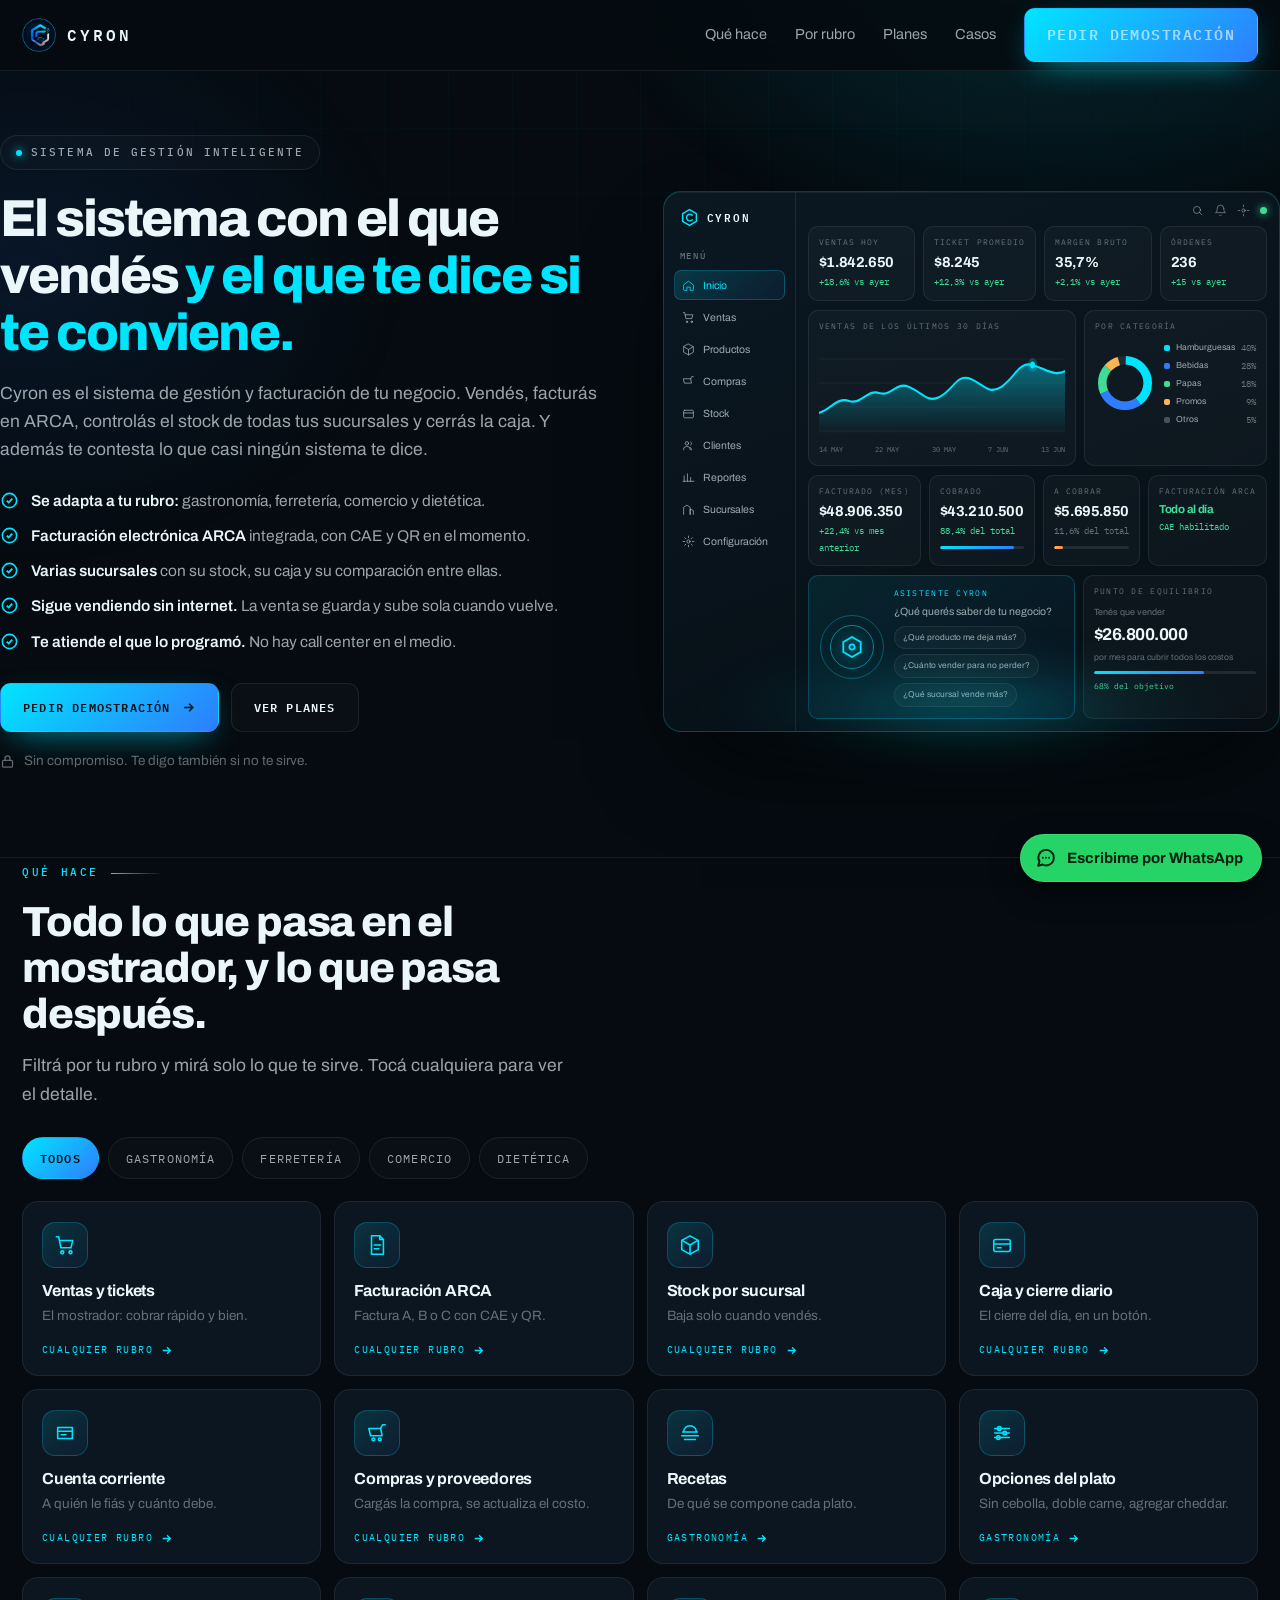
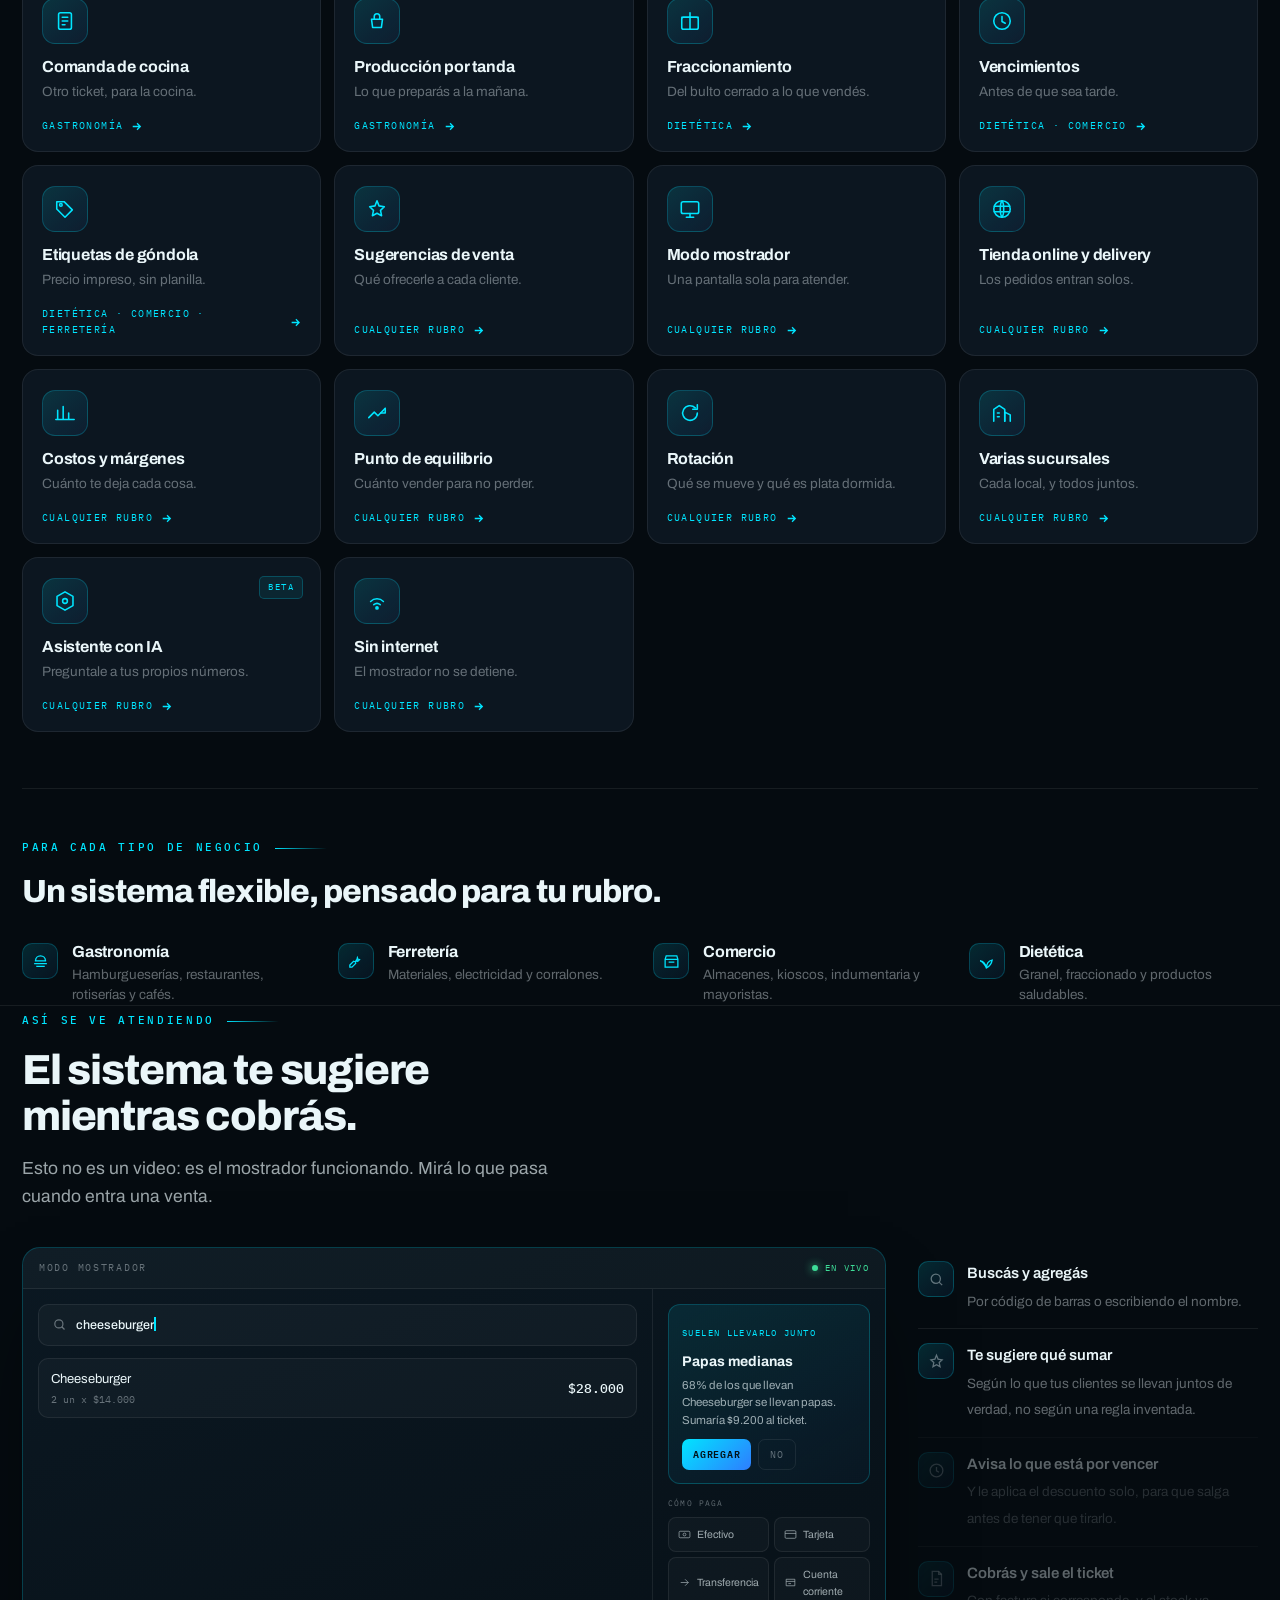
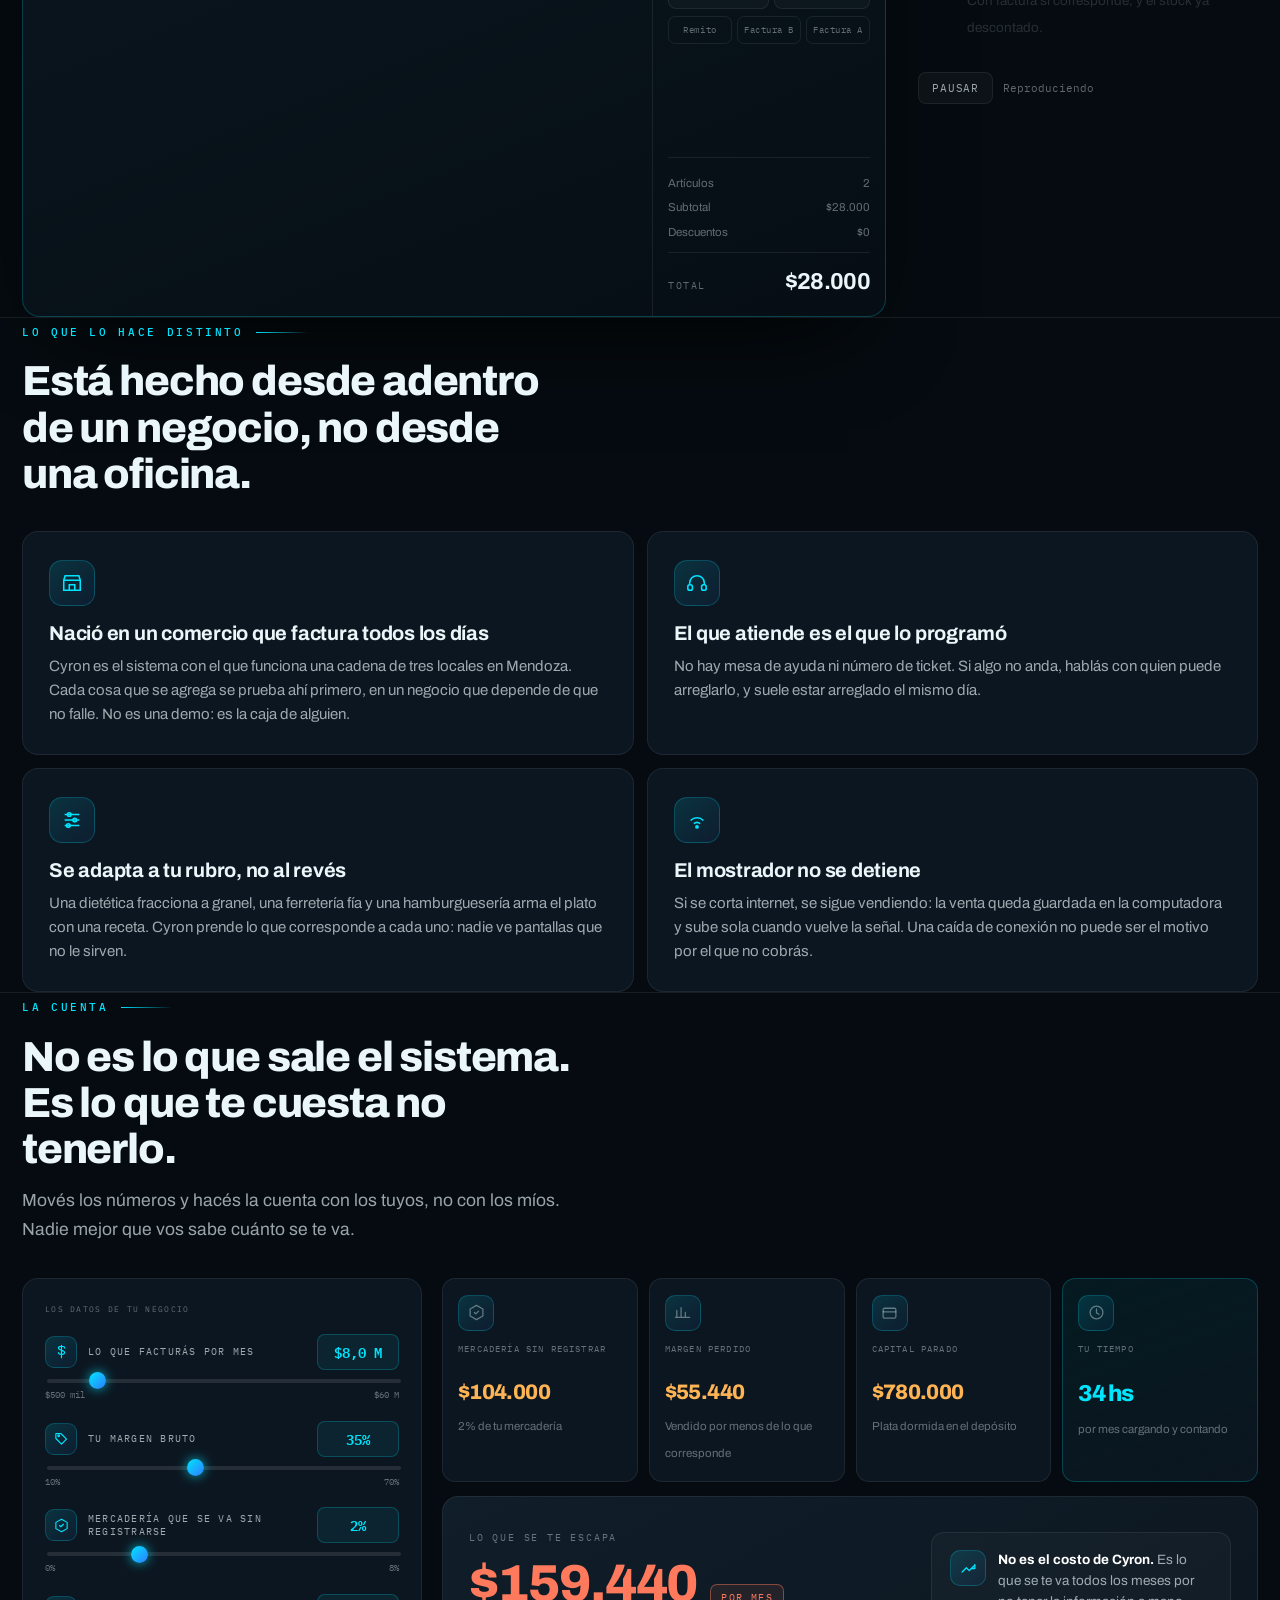
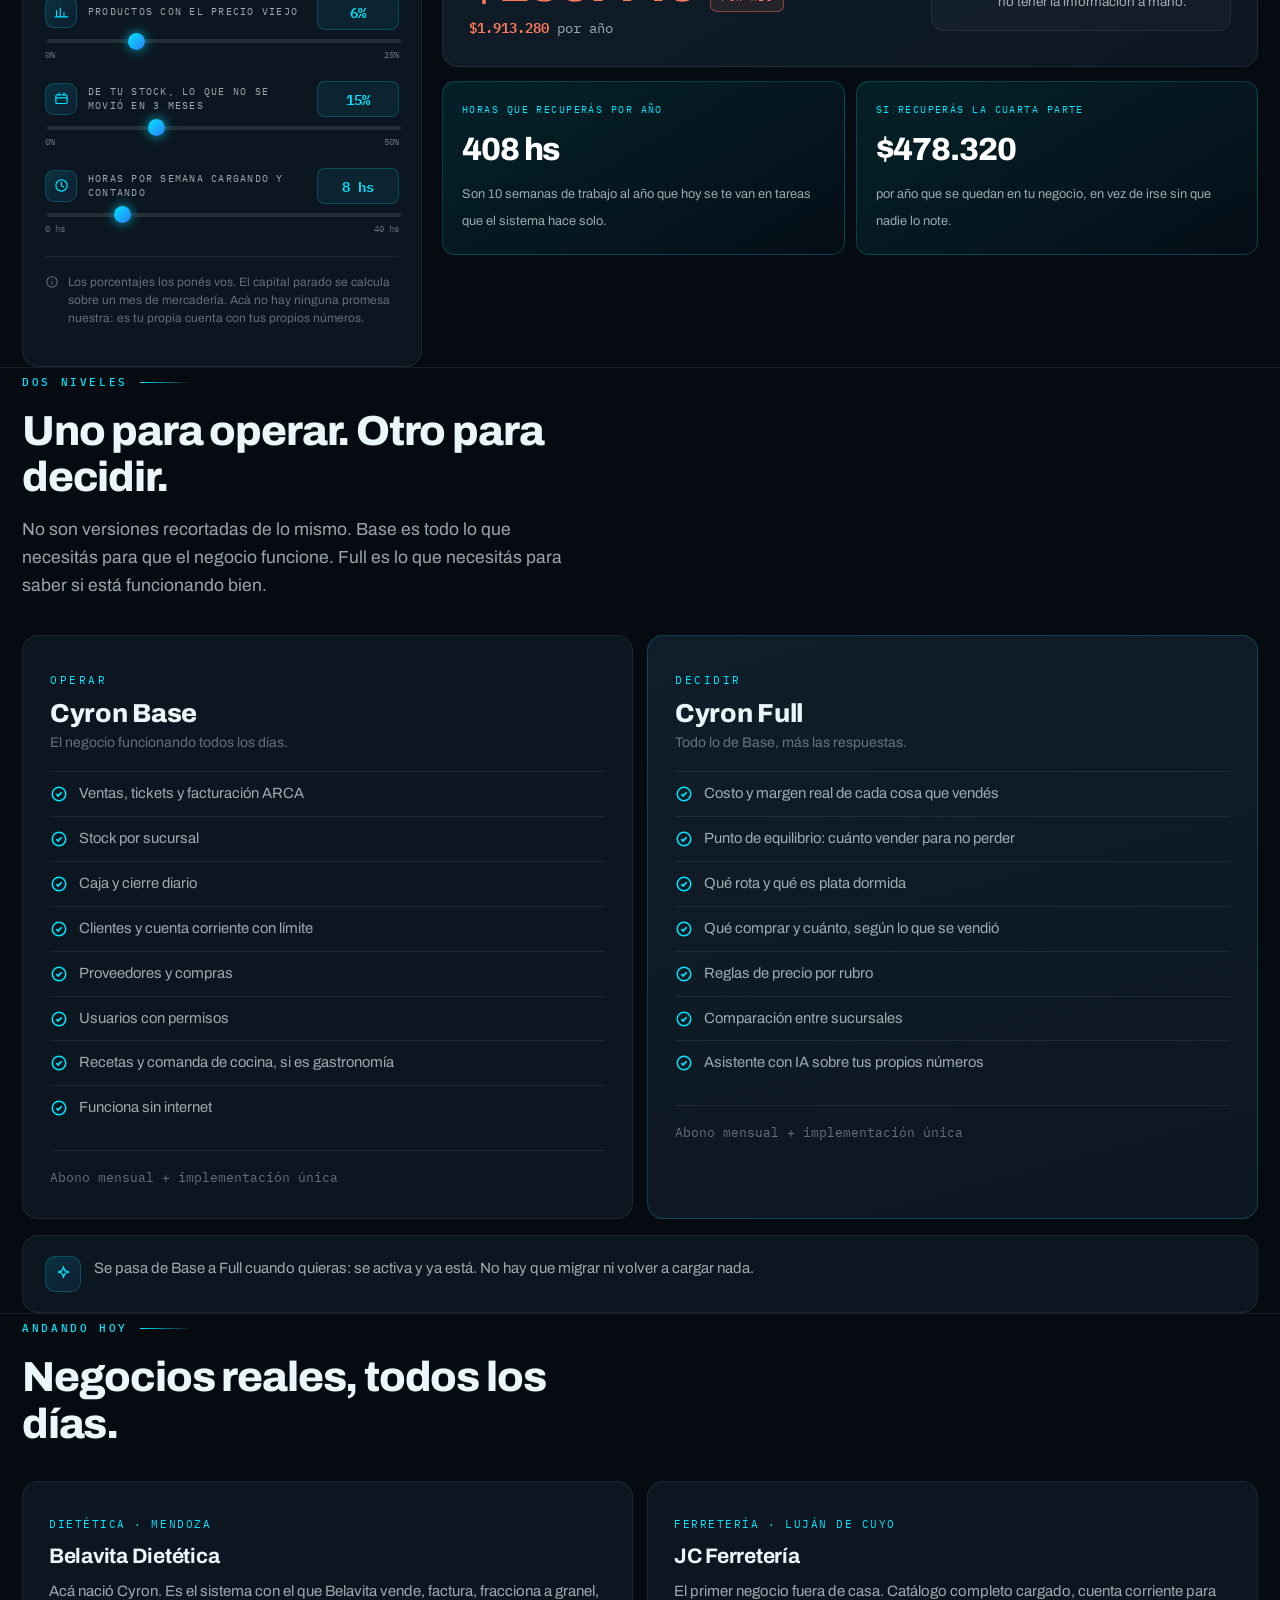
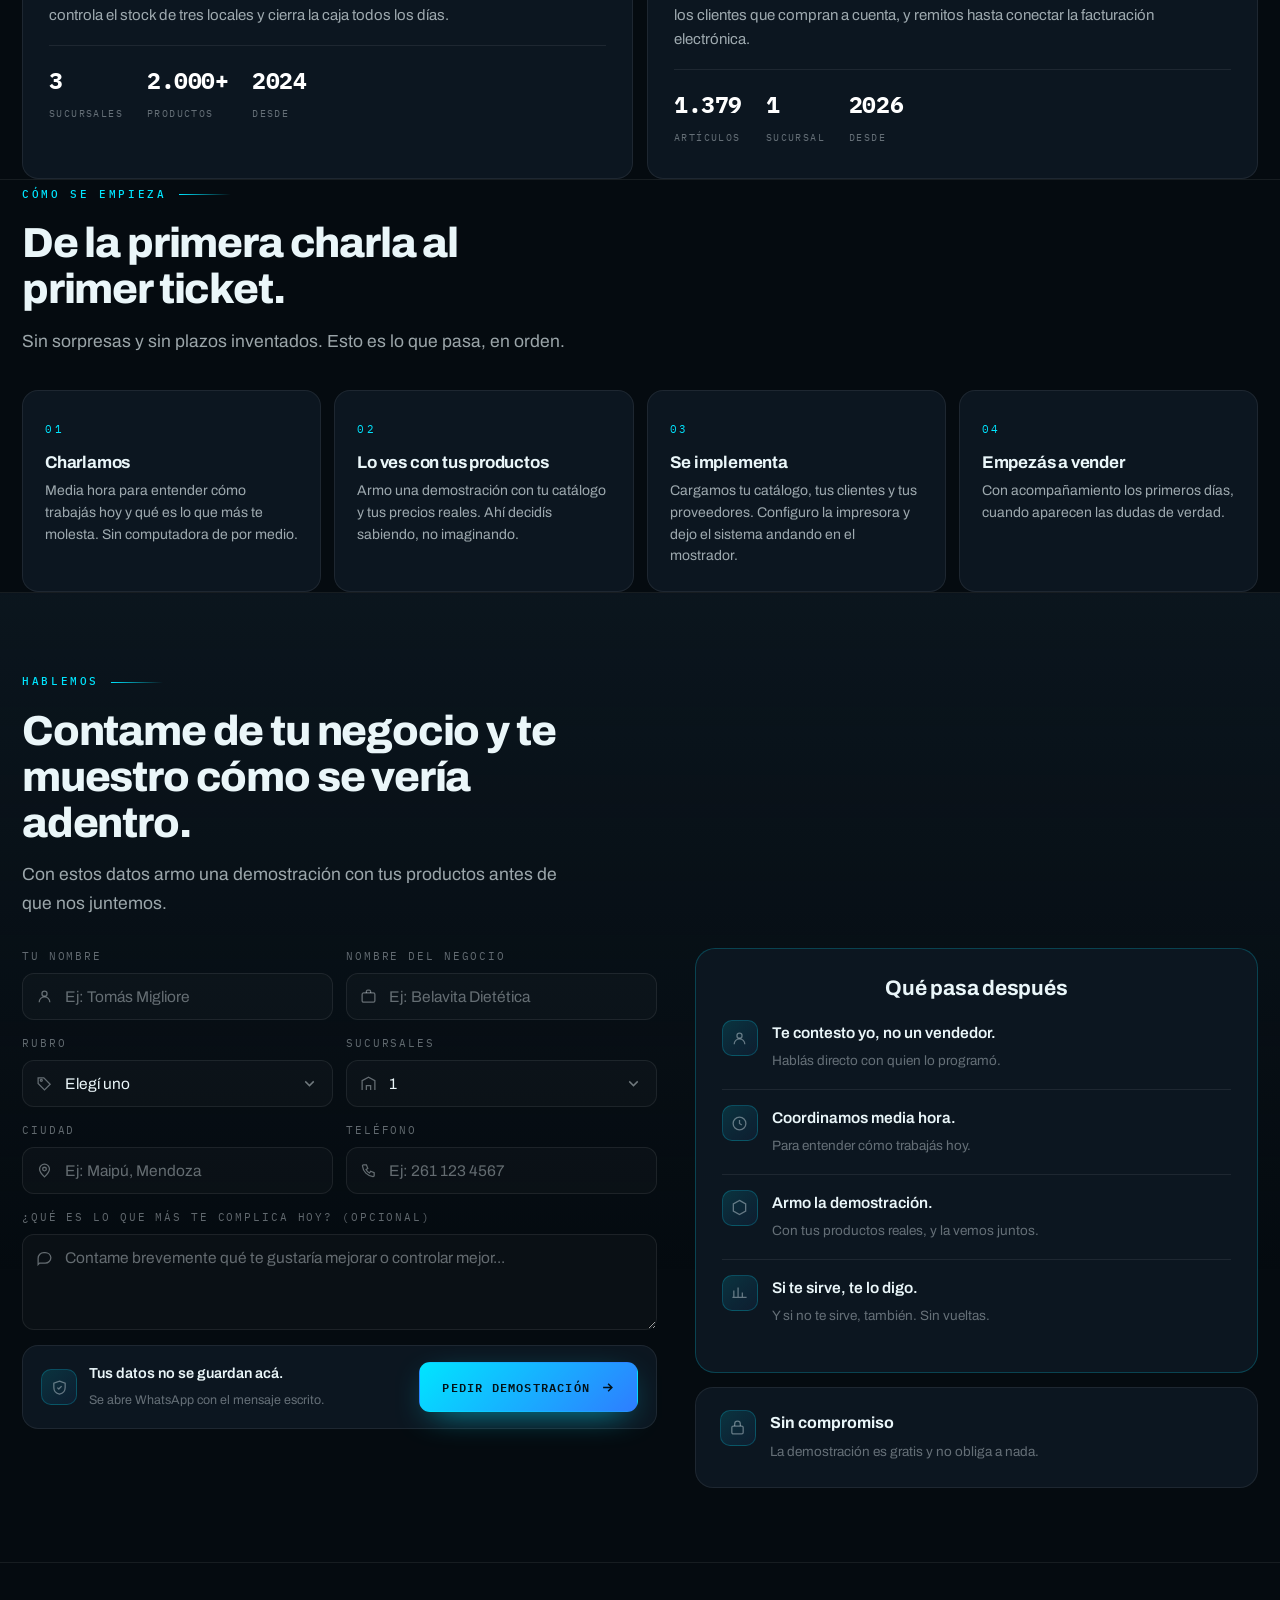
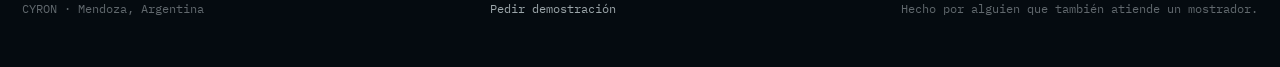
==== commit 6514ba05: "Update index.html" ====
--- a/index.html
+++ b/index.html
@@ -478,6 +478,24 @@
 }
 @media(max-width:560px){.pasos{grid-template-columns:1fr}.dos{grid-template-columns:1fr}}
 @media(prefers-reduced-motion:reduce){html{scroll-behavior:auto}*{animation:none!important;transition:none!important}.btn:hover,.mod:hover{transform:none}}
+
+/* ── WHATSAPP DIRECTO ──
+   Para el que prefiere escribir sin llenar el formulario. Fijo abajo a la
+   derecha, por debajo de la ventana de detalle (capa 80) y por encima del
+   resto. El ícono es un globo de charla propio (no el logo de WhatsApp). */
+.wa{position:fixed;right:max(18px,env(safe-area-inset-right));bottom:max(18px,env(safe-area-inset-bottom));z-index:70;
+  display:inline-flex;align-items:center;gap:10px;padding:13px 19px 13px 15px;border-radius:999px;
+  background:#25D366;color:#05210F;font-family:var(--sans);font-weight:700;font-size:15px;line-height:1;text-decoration:none;
+  box-shadow:0 10px 30px rgba(0,0,0,.45),inset 0 0 0 1px rgba(255,255,255,.10);
+  opacity:0;transform:translateY(12px);transition:opacity .35s ease,transform .18s ease,box-shadow .18s ease}
+.wa.visible{opacity:1;transform:none}
+.wa:hover{transform:translateY(-2px);box-shadow:0 14px 34px rgba(0,0,0,.5),inset 0 0 0 1px rgba(255,255,255,.10)}
+.wa:focus-visible{outline:3px solid var(--cian);outline-offset:3px}
+.wa svg{width:22px;height:22px;flex:none}
+.wa .wa-largo{display:none}
+@media (min-width:760px){ .wa .wa-largo{display:inline} .wa .wa-corto{display:none} }
+@media (max-width:759px){ body{padding-bottom:84px} }   /* que el botón no tape el final de la página */
+@media (prefers-reduced-motion:reduce){ .wa{transition:none;transform:none} }
 </style>
 </head>
 <body>
@@ -1063,6 +1081,14 @@
   </div>
 </div>
 
+<!-- WhatsApp directo: el número y el enlace los pone el script (variable WHATSAPP). Sin script, lleva al formulario. -->
+<a class="wa" id="wa-directo" href="#contacto" aria-label="Escribir por WhatsApp">
+  <svg viewBox="0 0 24 24" aria-hidden="true" fill="none" stroke="currentColor" stroke-width="2.1" stroke-linecap="round" stroke-linejoin="round">
+    <path d="M20.5 11.6a8.4 8.4 0 0 1-12.3 7.5L3.5 20.5l1.4-4.6a8.4 8.4 0 1 1 15.6-4.3z"/>
+    <path d="M8.6 11.7h.01M12 11.7h.01M15.4 11.7h.01"/>
+  </svg>
+  <span class="wa-corto">WhatsApp</span><span class="wa-largo">Escribime por WhatsApp</span>
+</a>
 <script>
 // ── Los módulos, con el rubro al que aplican ──
 // "todos" no es un rubro: es lo que aplica a cualquier negocio.
@@ -1391,7 +1417,17 @@
 // ── El formulario arma un WhatsApp ──
 // Sin backend: los datos viajan en el mensaje. Para un negocio chico es
 // mejor que un formulario que manda un mail que nadie mira.
-var WHATSAPP='5492616276028'; // 261 627-6028 · formato internacional, sin + ni espacios
+var WHATSAPP='5492612571757'; // 261 257-1757 · formato internacional, sin + ni espacios
+
+// ── El botón de WhatsApp directo, con el MISMO número ──
+// Para el que prefiere escribir sin llenar nada. Si se cambia el número,
+// se cambia arriba y quedan bien el botón y el formulario.
+(function(){
+  var a=document.getElementById('wa-directo'); if(!a)return;
+  a.href='https://wa.me/'+WHATSAPP+'?text='+encodeURIComponent('Hola! Vi la web de Cyron y quiero saber más.');
+  a.target='_blank'; a.rel='noopener';
+  setTimeout(function(){ a.classList.add('visible'); },600);
+})();
 document.getElementById('form').addEventListener('submit',function(e){
   e.preventDefault();
   var v=function(id){return (document.getElementById(id).value||'').trim();};
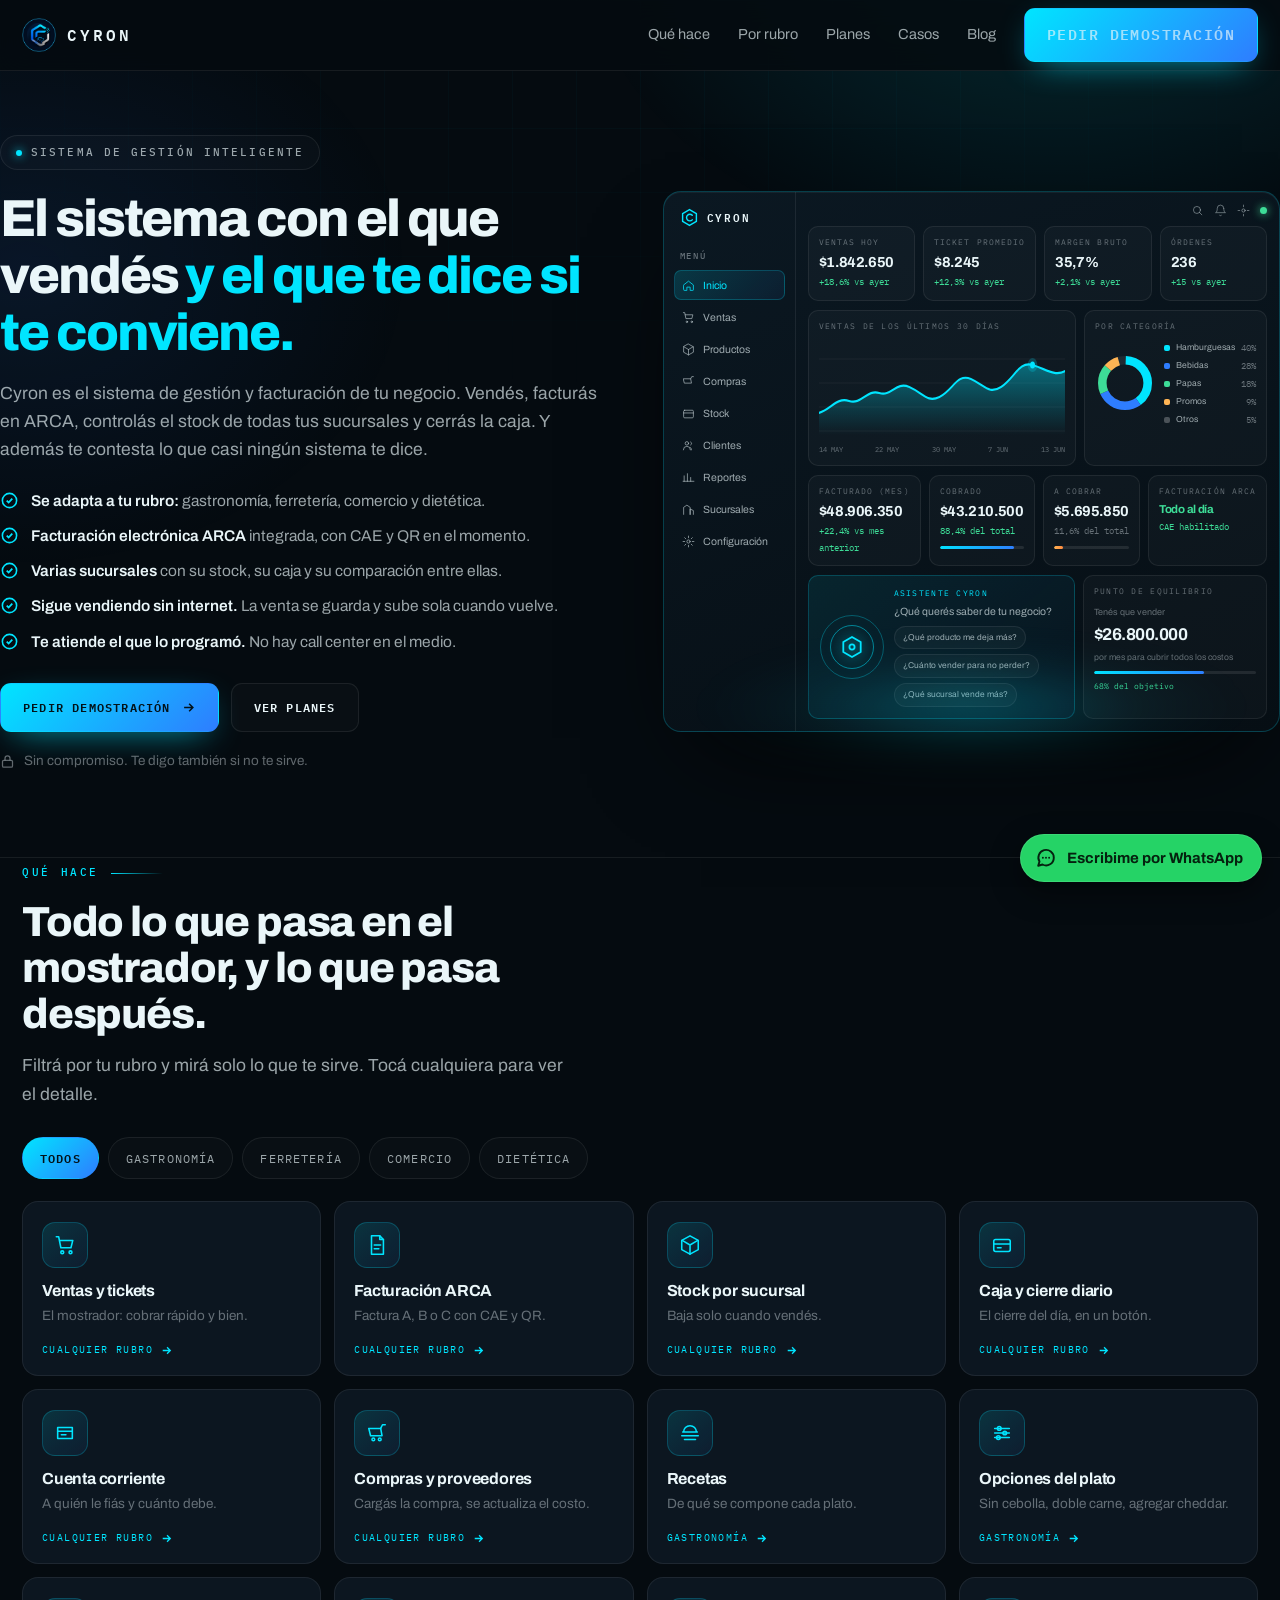
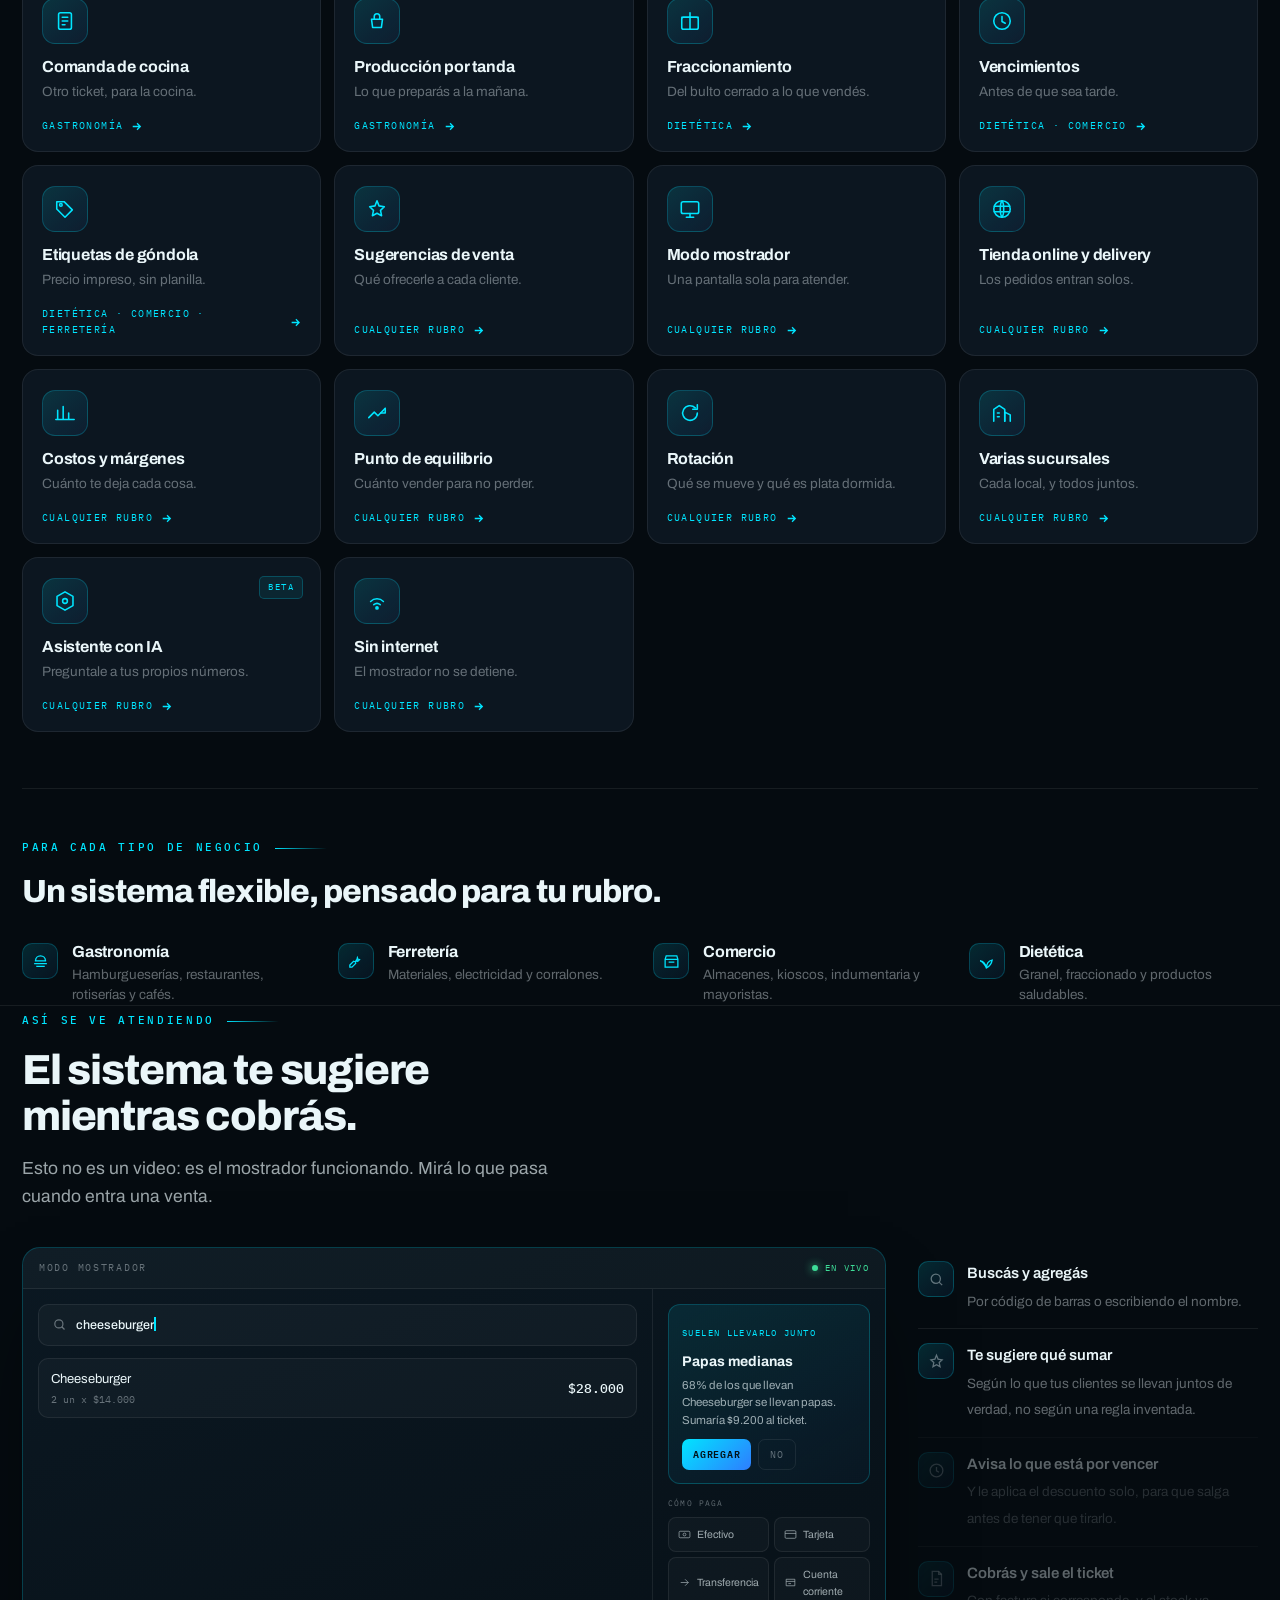
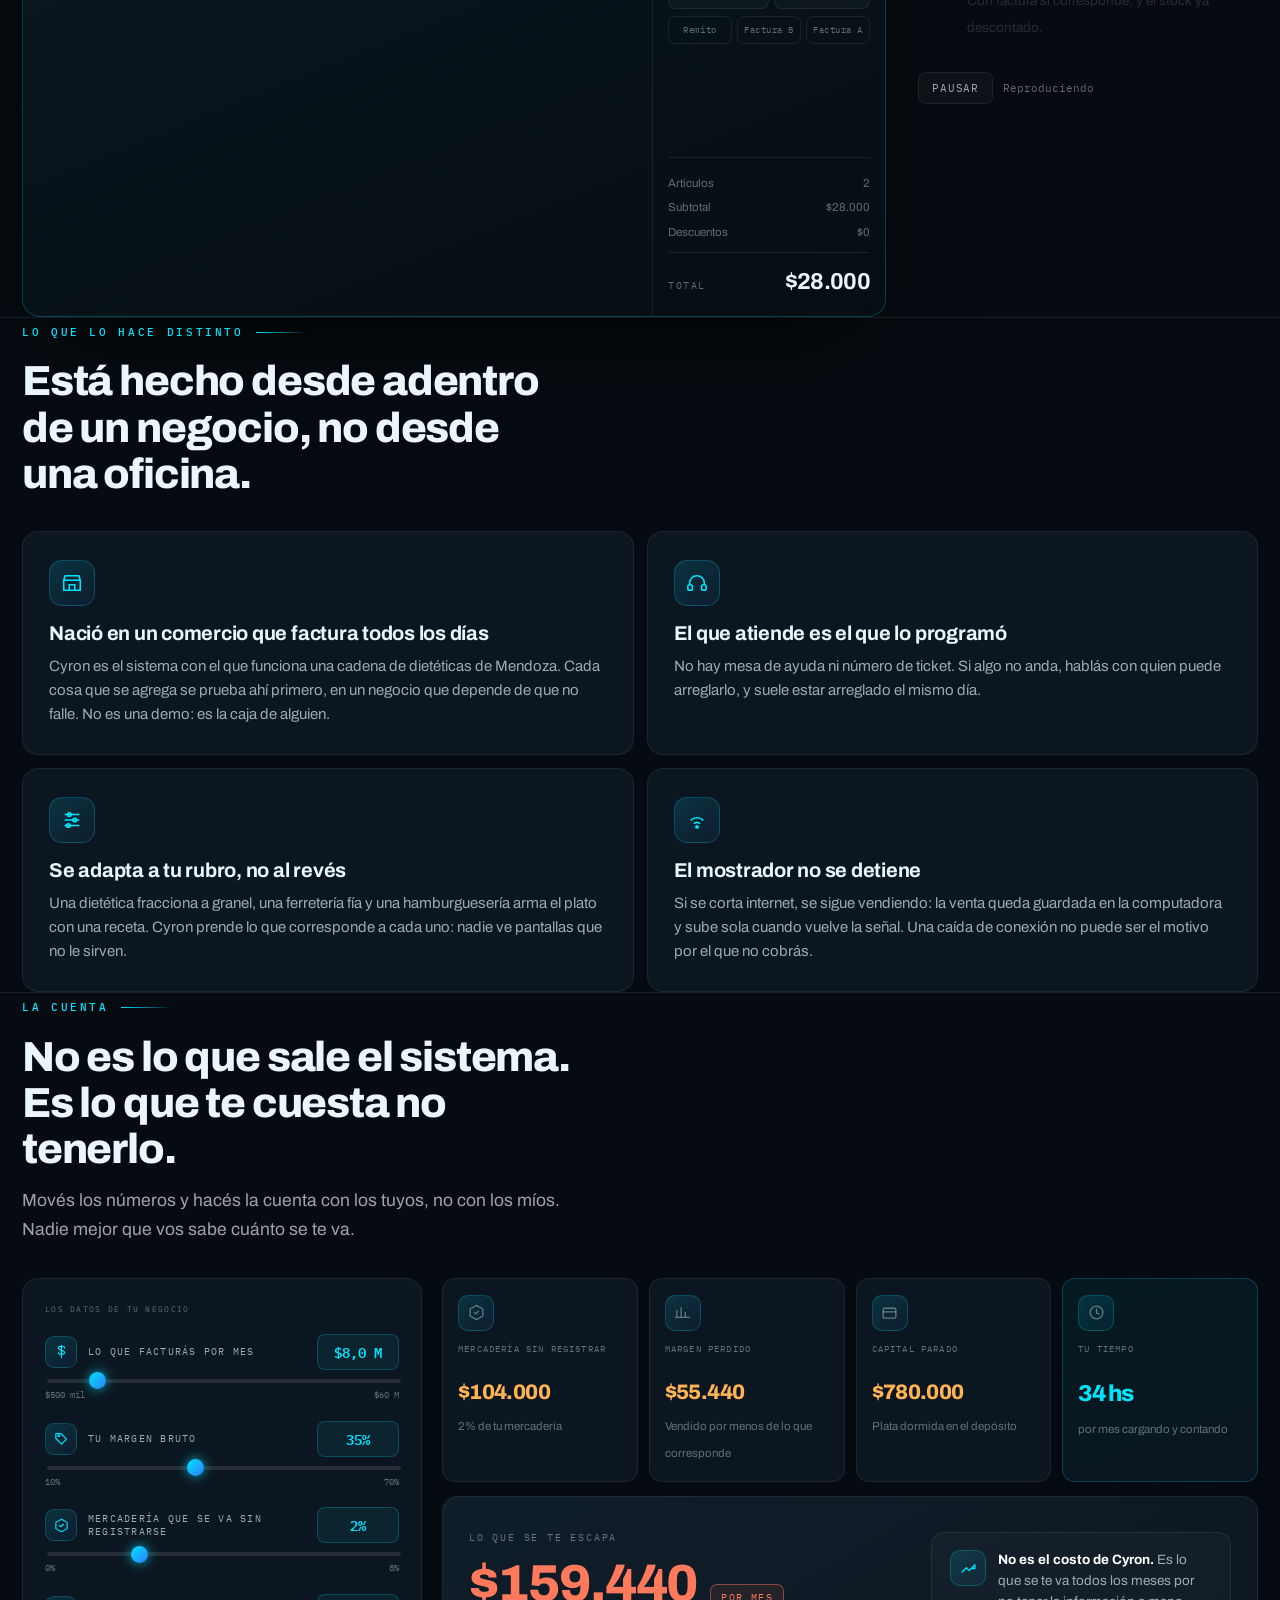
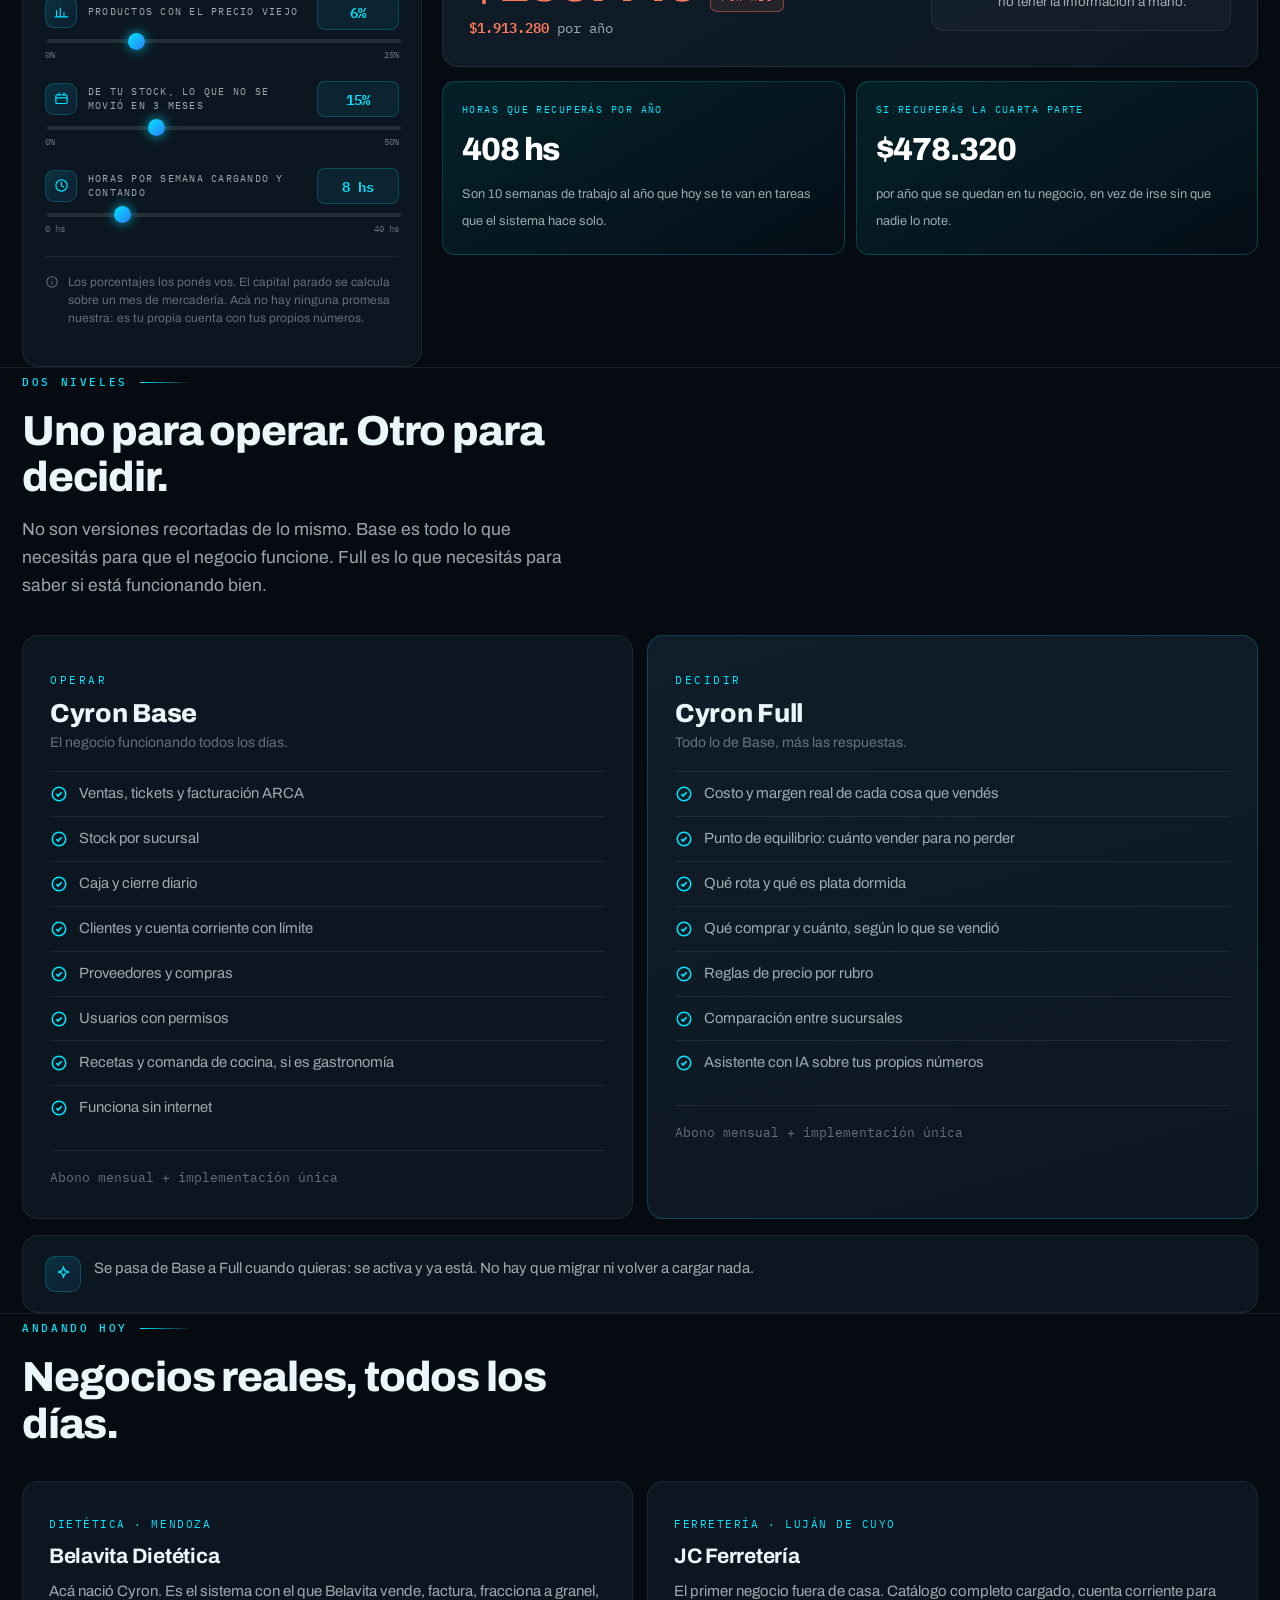
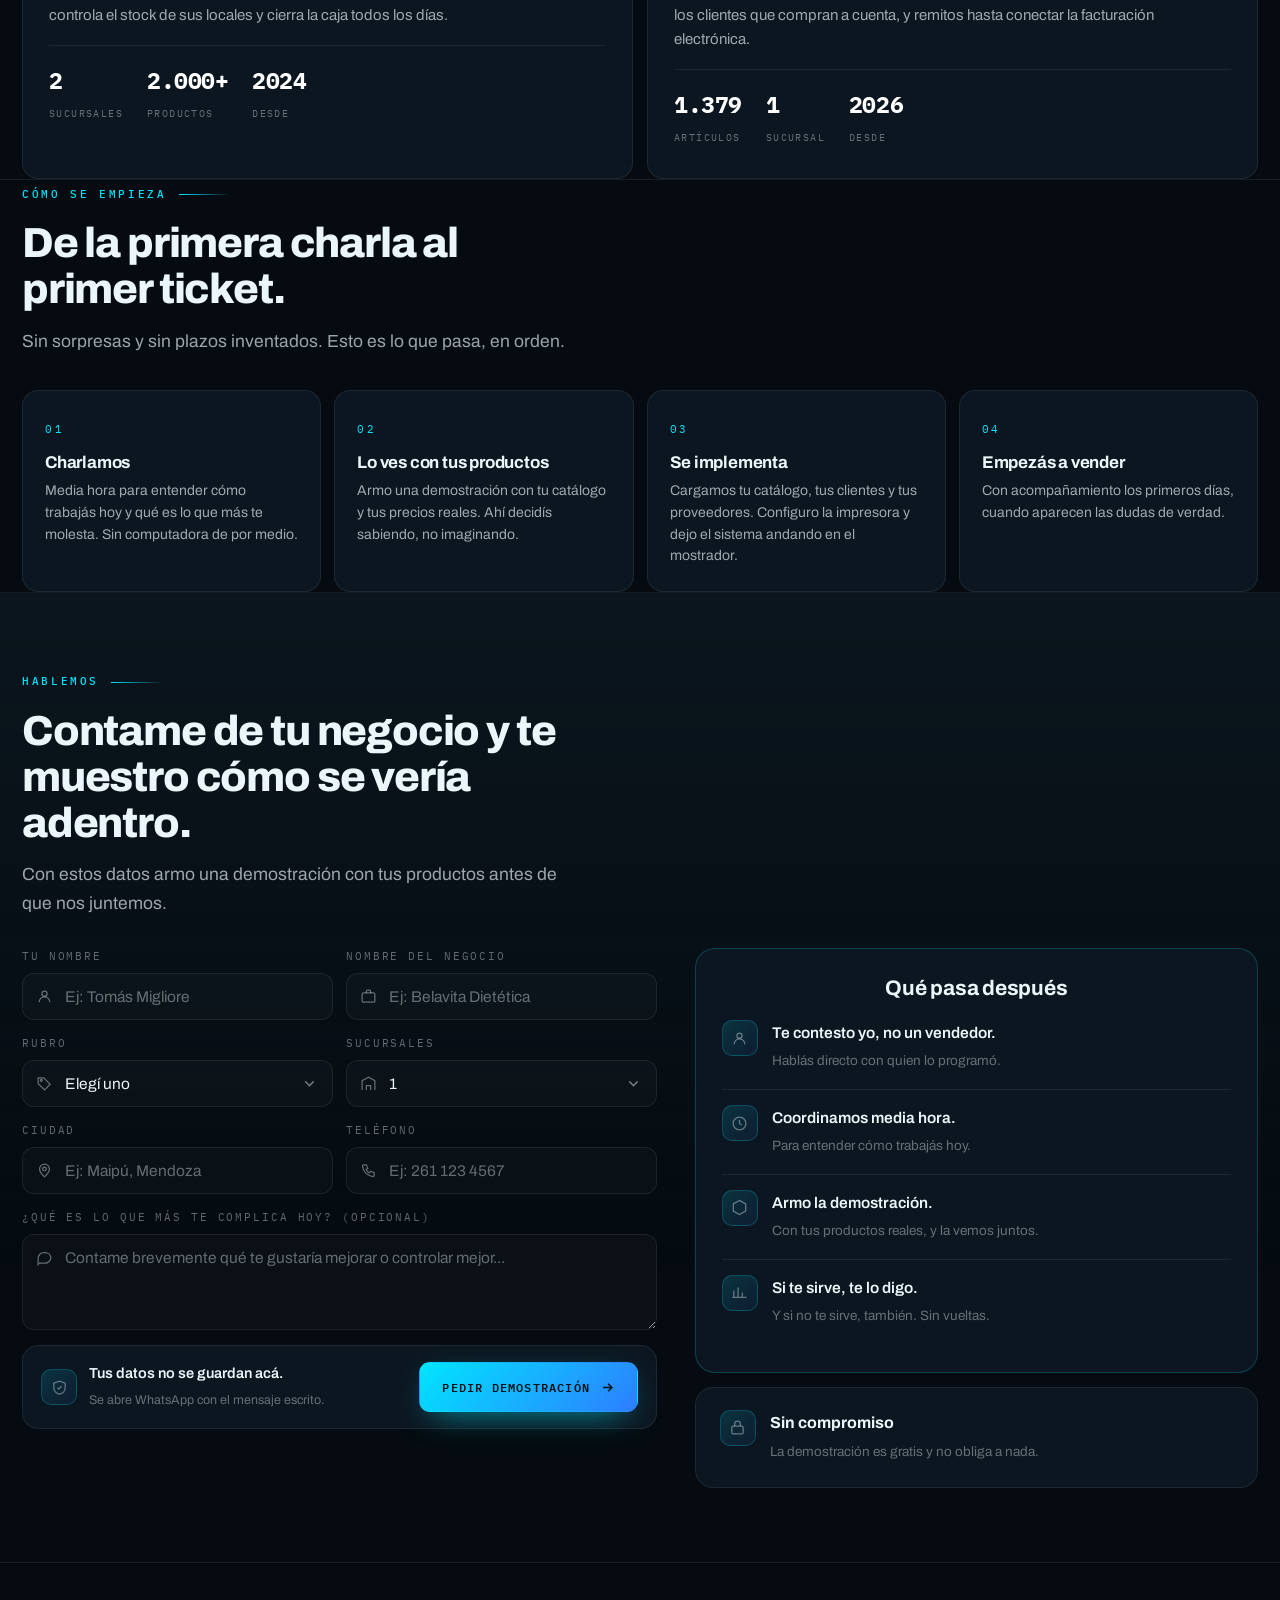
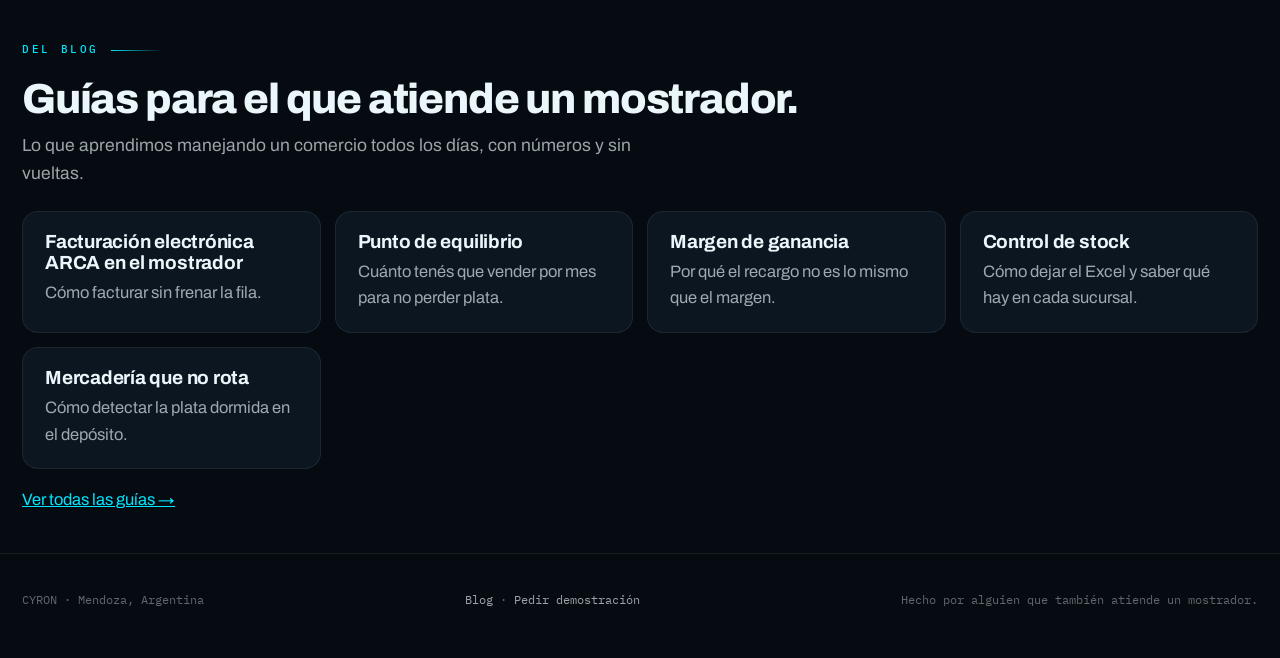
==== commit 49ddf04e: "Update index.html" ====
--- a/index.html
+++ b/index.html
@@ -6,13 +6,13 @@
 <title>Cyron · Sistema de gestión para comercios y gastronomía | Mendoza, Argentina</title>
 <meta name="description" content="Sistema de gestión y facturación electrónica ARCA para ferreterías, hamburgueserías, dietéticas y comercios. Ventas, stock por sucursal, caja, cuenta corriente y costos reales. Andando hoy en Mendoza."/>
 <meta name="robots" content="index, follow, max-image-preview:large"/>
-<link rel="canonical" href="https://cyron.com.ar/"/>
+<link rel="canonical" href="https://cyronweb.netlify.app/"/>
 <meta property="og:type" content="website"/>
 <meta property="og:locale" content="es_AR"/>
 <meta property="og:site_name" content="Cyron"/>
 <meta property="og:title" content="Cyron · Sistema de gestión para comercios y gastronomía"/>
 <meta property="og:description" content="Vendé, facturá en ARCA, controlá el stock de todas tus sucursales y sabé cuánto te deja cada cosa que vendés."/>
-<meta property="og:url" content="https://cyron.com.ar/"/>
+<meta property="og:url" content="https://cyronweb.netlify.app/"/>
 <meta name="twitter:card" content="summary_large_image"/>
 <link rel="icon" type="image/png" href="cyron96.png"/>
 <link rel="apple-touch-icon" href="cyron512.png"/>
@@ -508,6 +508,7 @@
       <a href="#rubros">Por rubro</a>
       <a href="#planes">Planes</a>
       <a href="#casos">Casos</a>
+      <a href="/blog.html">Blog</a>
       <a class="btn btn-p" href="#contacto">Pedir demostración</a>
     </nav>
   </div>
@@ -765,7 +766,7 @@
     <div class="dif">
       <span class="icobox"><svg viewBox="0 0 24 24" fill="none" stroke="currentColor" stroke-width="1.7"><path d="M3 9l1.5-5h15L21 9M3 9h18v11H3z"/><path d="M9 20v-6h6v6"/></svg></span>
       <h3>Nació en un comercio que factura todos los días</h3>
-      <p>Cyron es el sistema con el que funciona una cadena de tres locales en Mendoza. Cada cosa que se agrega se prueba ahí primero, en un negocio que depende de que no falle. No es una demo: es la caja de alguien.</p>
+      <p>Cyron es el sistema con el que funciona una cadena de dietéticas de Mendoza. Cada cosa que se agrega se prueba ahí primero, en un negocio que depende de que no falle. No es una demo: es la caja de alguien.</p>
     </div>
     <div class="dif">
       <span class="icobox"><svg viewBox="0 0 24 24" fill="none" stroke="currentColor" stroke-width="1.7"><path d="M4 14v-2a8 8 0 0116 0v2"/><rect x="2" y="14" width="5" height="6" rx="2"/><rect x="17" y="14" width="5" height="6" rx="2"/></svg></span>
@@ -947,9 +948,9 @@
     <div class="caso">
       <span class="meta">Dietética · Mendoza</span>
       <h3>Belavita Dietética</h3>
-      <p>Acá nació Cyron. Es el sistema con el que Belavita vende, factura, fracciona a granel, controla el stock de tres locales y cierra la caja todos los días.</p>
+      <p>Acá nació Cyron. Es el sistema con el que Belavita vende, factura, fracciona a granel, controla el stock de sus locales y cierra la caja todos los días.</p>
       <div class="datos">
-        <div><b>3</b><span>sucursales</span></div>
+        <div><b>2</b><span>sucursales</span></div>
         <div><b>2.000+</b><span>productos</span></div>
         <div><b>2024</b><span>desde</span></div>
       </div>
@@ -1057,12 +1058,20 @@
     </div>
   </div>
 </section>
+
+<section class="wrap" id="blog" style="padding:72px 22px 24px">
+  <span class="rot">Del blog</span>
+  <h2 style="margin:14px 0 10px">Guías para el que atiende un mostrador.</h2>
+  <p class="bajada">Lo que aprendimos manejando un comercio todos los días, con números y sin vueltas.</p>
+  <div style="display:grid;grid-template-columns:repeat(auto-fit,minmax(260px,1fr));gap:14px;margin-top:22px"><a href="/facturacion-electronica-arca-en-el-mostrador.html" style="display:block;text-decoration:none;padding:20px 22px;border:1px solid var(--borde);border-radius:16px;background:var(--tarjeta)"><h3 style="margin:0 0 6px;color:var(--tx)">Facturación electrónica ARCA en el mostrador</h3><p style="margin:0;color:var(--tx-2)">Cómo facturar sin frenar la fila.</p></a><a href="/punto-de-equilibrio-cuanto-vender.html" style="display:block;text-decoration:none;padding:20px 22px;border:1px solid var(--borde);border-radius:16px;background:var(--tarjeta)"><h3 style="margin:0 0 6px;color:var(--tx)">Punto de equilibrio</h3><p style="margin:0;color:var(--tx-2)">Cuánto tenés que vender por mes para no perder plata.</p></a><a href="/como-calcular-margen-de-ganancia.html" style="display:block;text-decoration:none;padding:20px 22px;border:1px solid var(--borde);border-radius:16px;background:var(--tarjeta)"><h3 style="margin:0 0 6px;color:var(--tx)">Margen de ganancia</h3><p style="margin:0;color:var(--tx-2)">Por qué el recargo no es lo mismo que el margen.</p></a><a href="/control-de-stock-comercio.html" style="display:block;text-decoration:none;padding:20px 22px;border:1px solid var(--borde);border-radius:16px;background:var(--tarjeta)"><h3 style="margin:0 0 6px;color:var(--tx)">Control de stock</h3><p style="margin:0;color:var(--tx-2)">Cómo dejar el Excel y saber qué hay en cada sucursal.</p></a><a href="/mercaderia-que-no-rota-plata-dormida.html" style="display:block;text-decoration:none;padding:20px 22px;border:1px solid var(--borde);border-radius:16px;background:var(--tarjeta)"><h3 style="margin:0 0 6px;color:var(--tx)">Mercadería que no rota</h3><p style="margin:0;color:var(--tx-2)">Cómo detectar la plata dormida en el depósito.</p></a></div>
+  <p style="margin-top:18px"><a href="/blog.html" style="color:var(--cian)">Ver todas las guías →</a></p>
+</section>
 </main>
 
 <footer>
   <div class="wrap pie-fila">
     <span>CYRON · Mendoza, Argentina</span>
-    <span><a href="#contacto">Pedir demostración</a></span>
+    <span><a href="/blog.html">Blog</a> · <a href="#contacto">Pedir demostración</a></span>
     <span>Hecho por alguien que también atiende un mostrador.</span>
   </div>
 </footer>
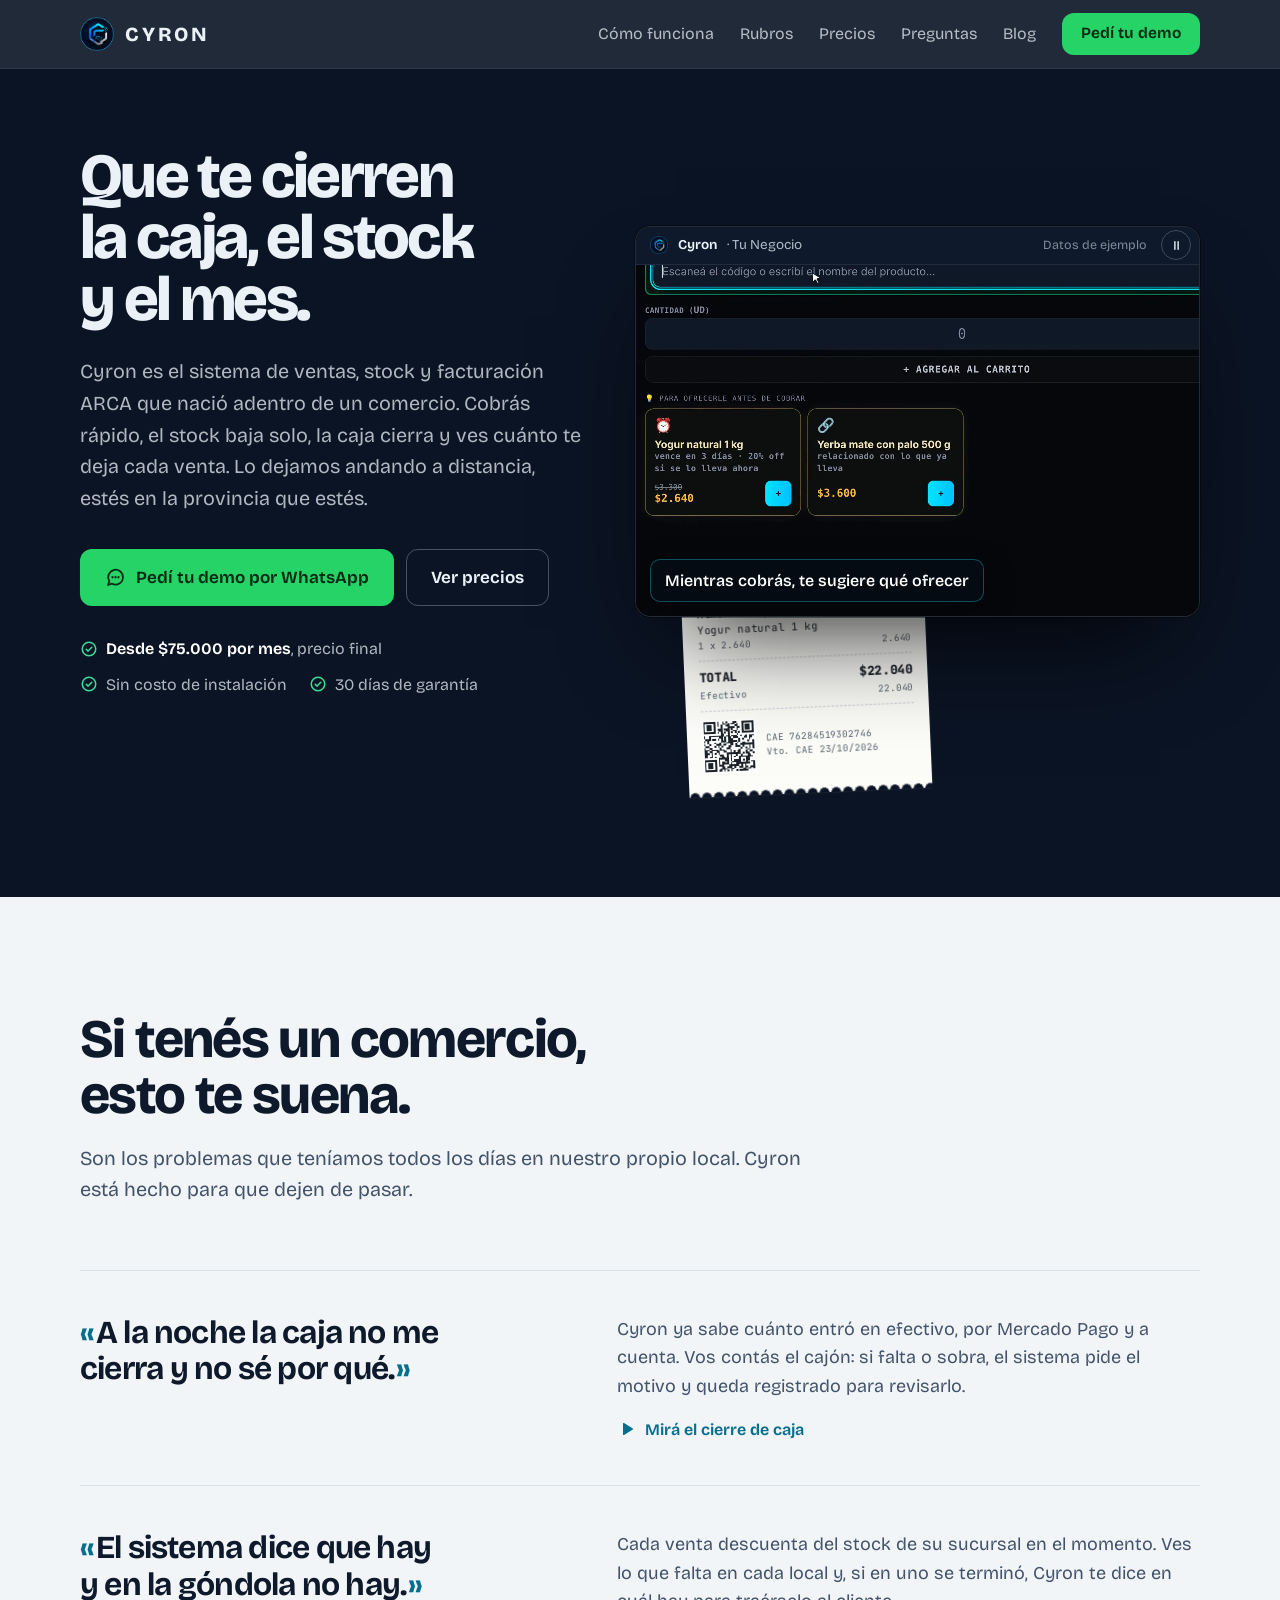
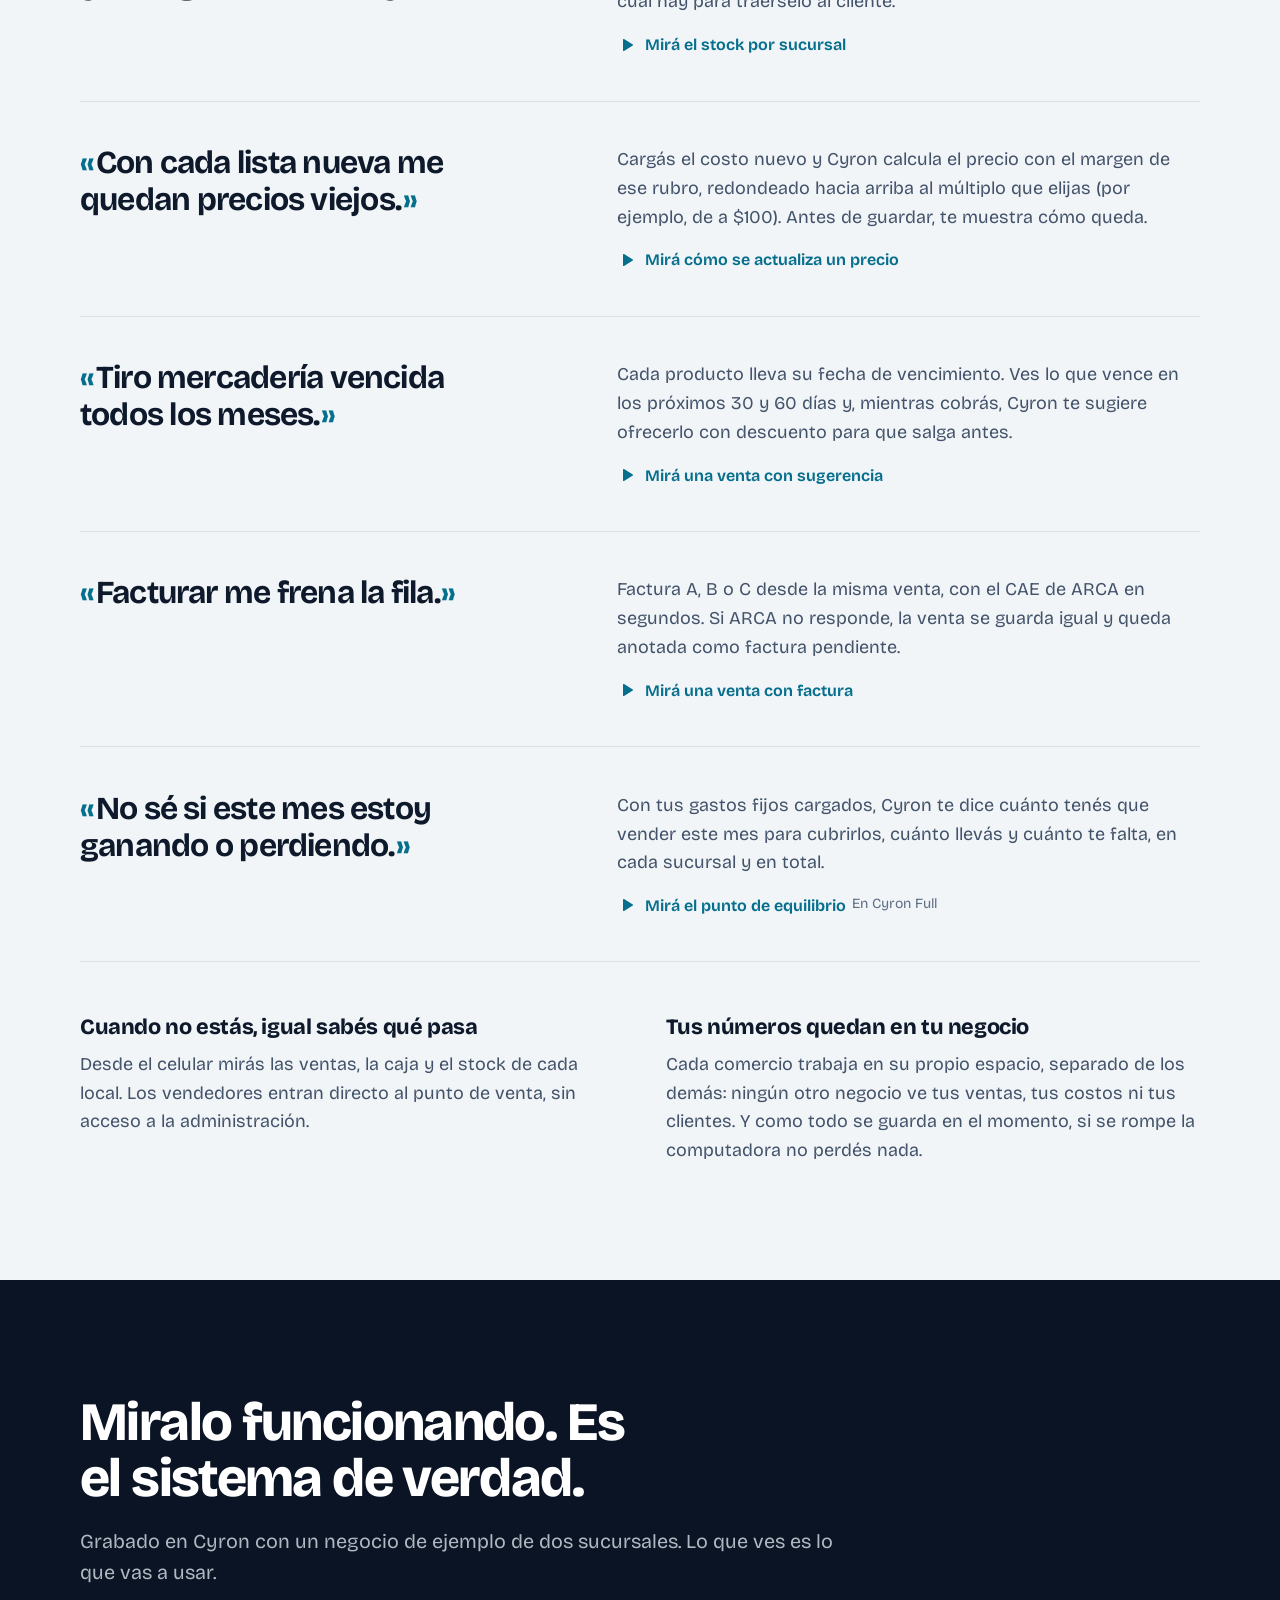
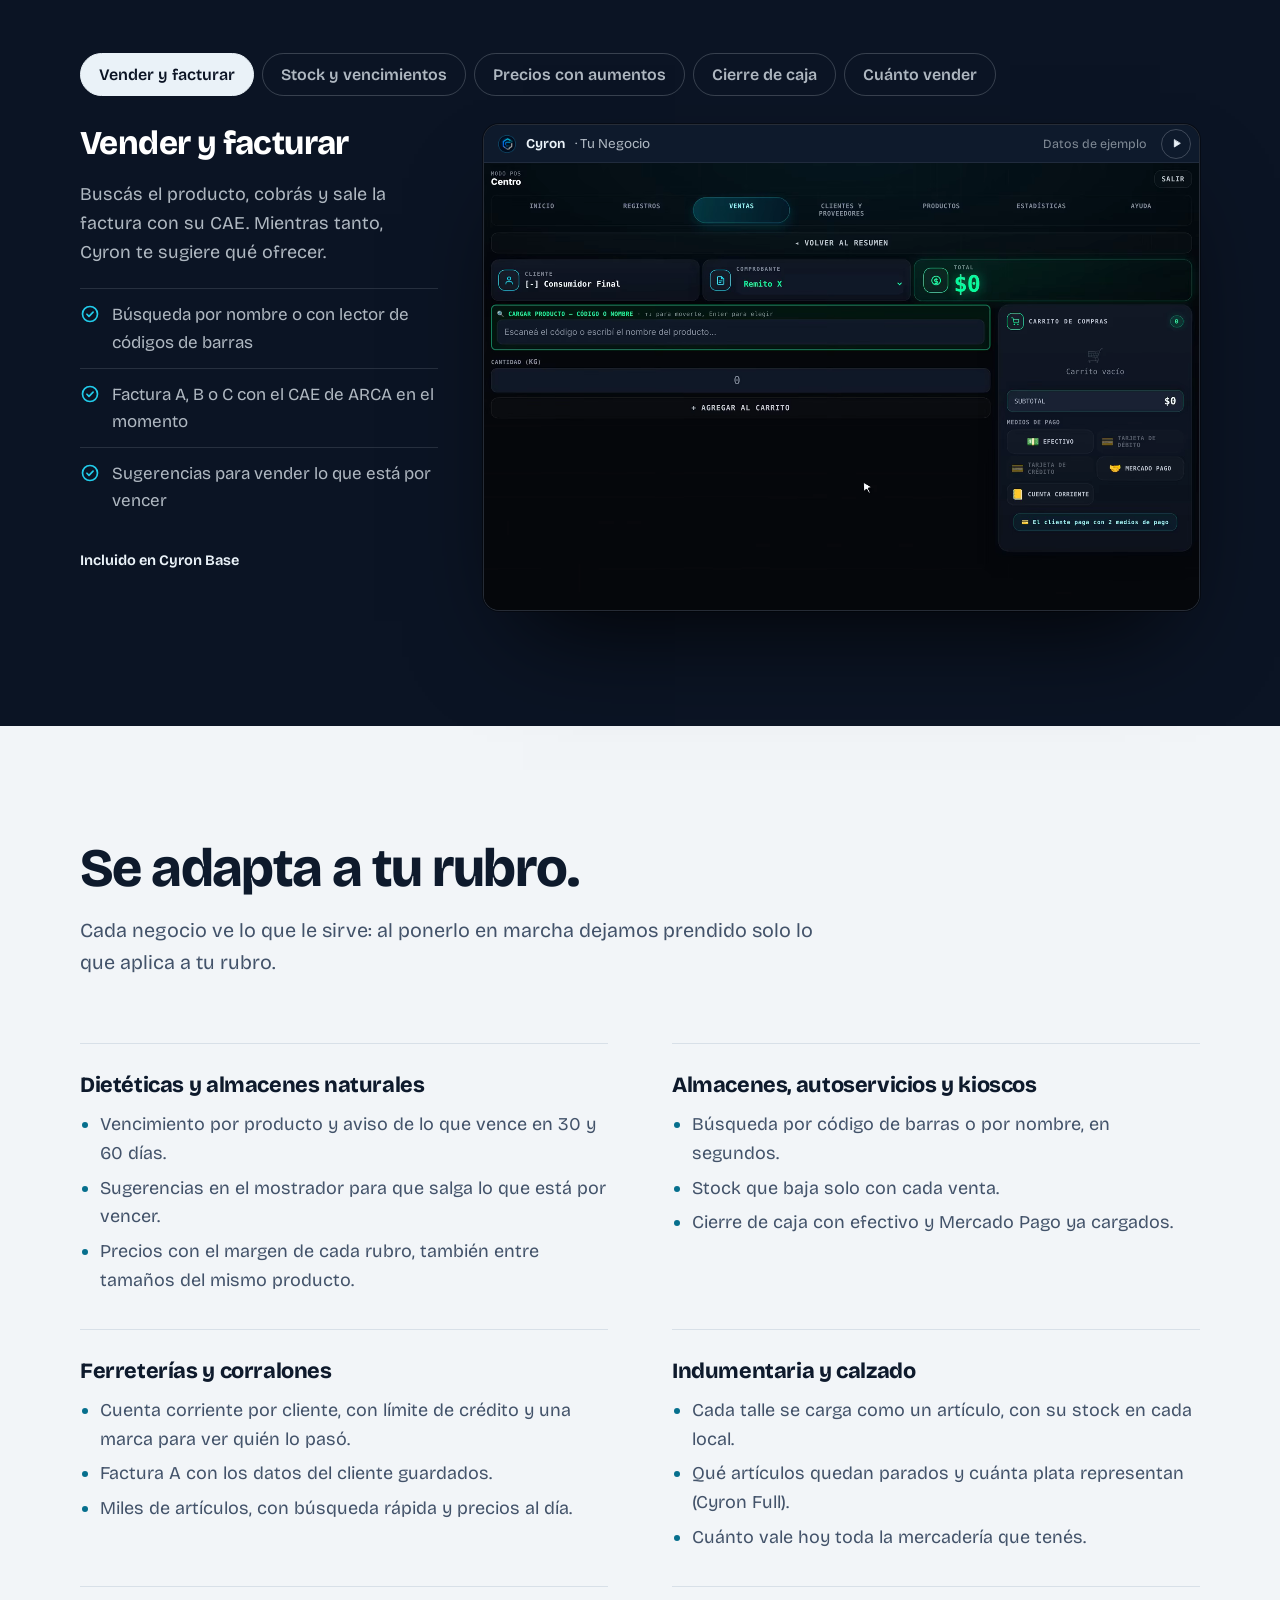
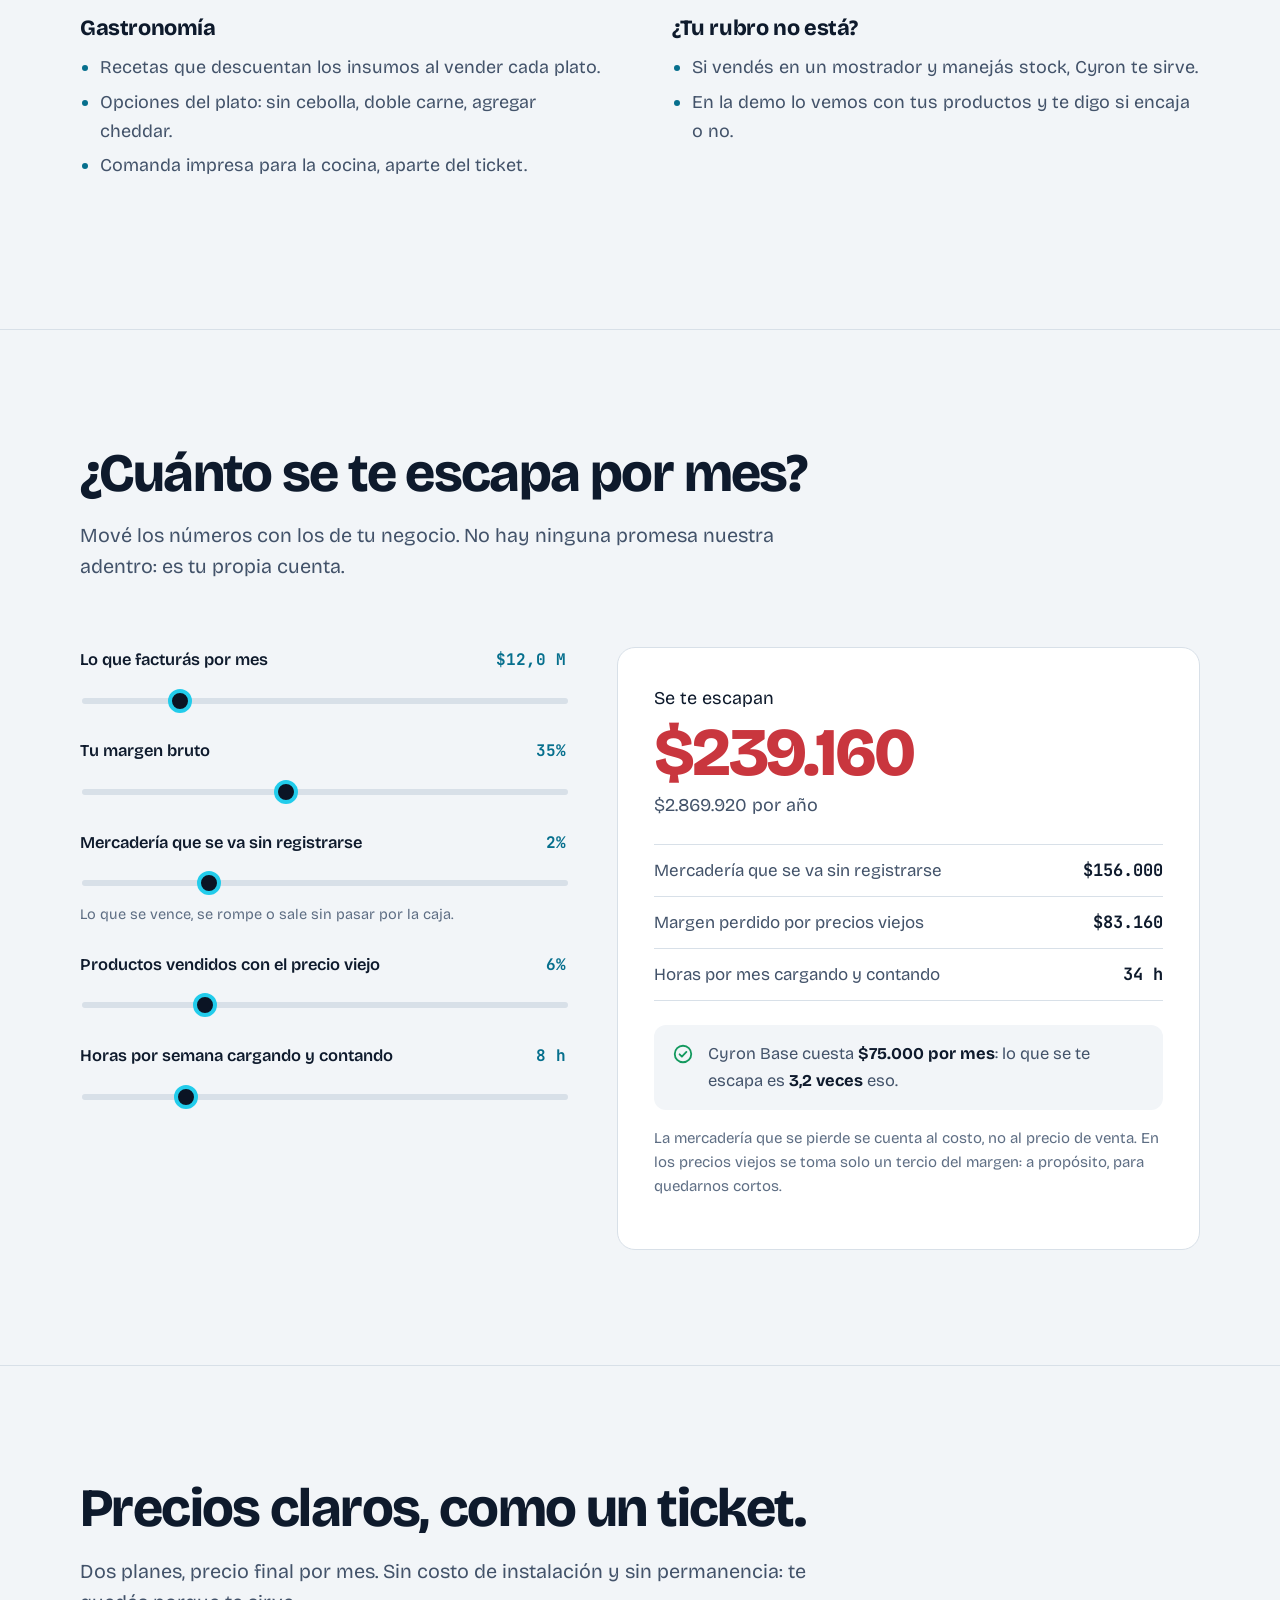
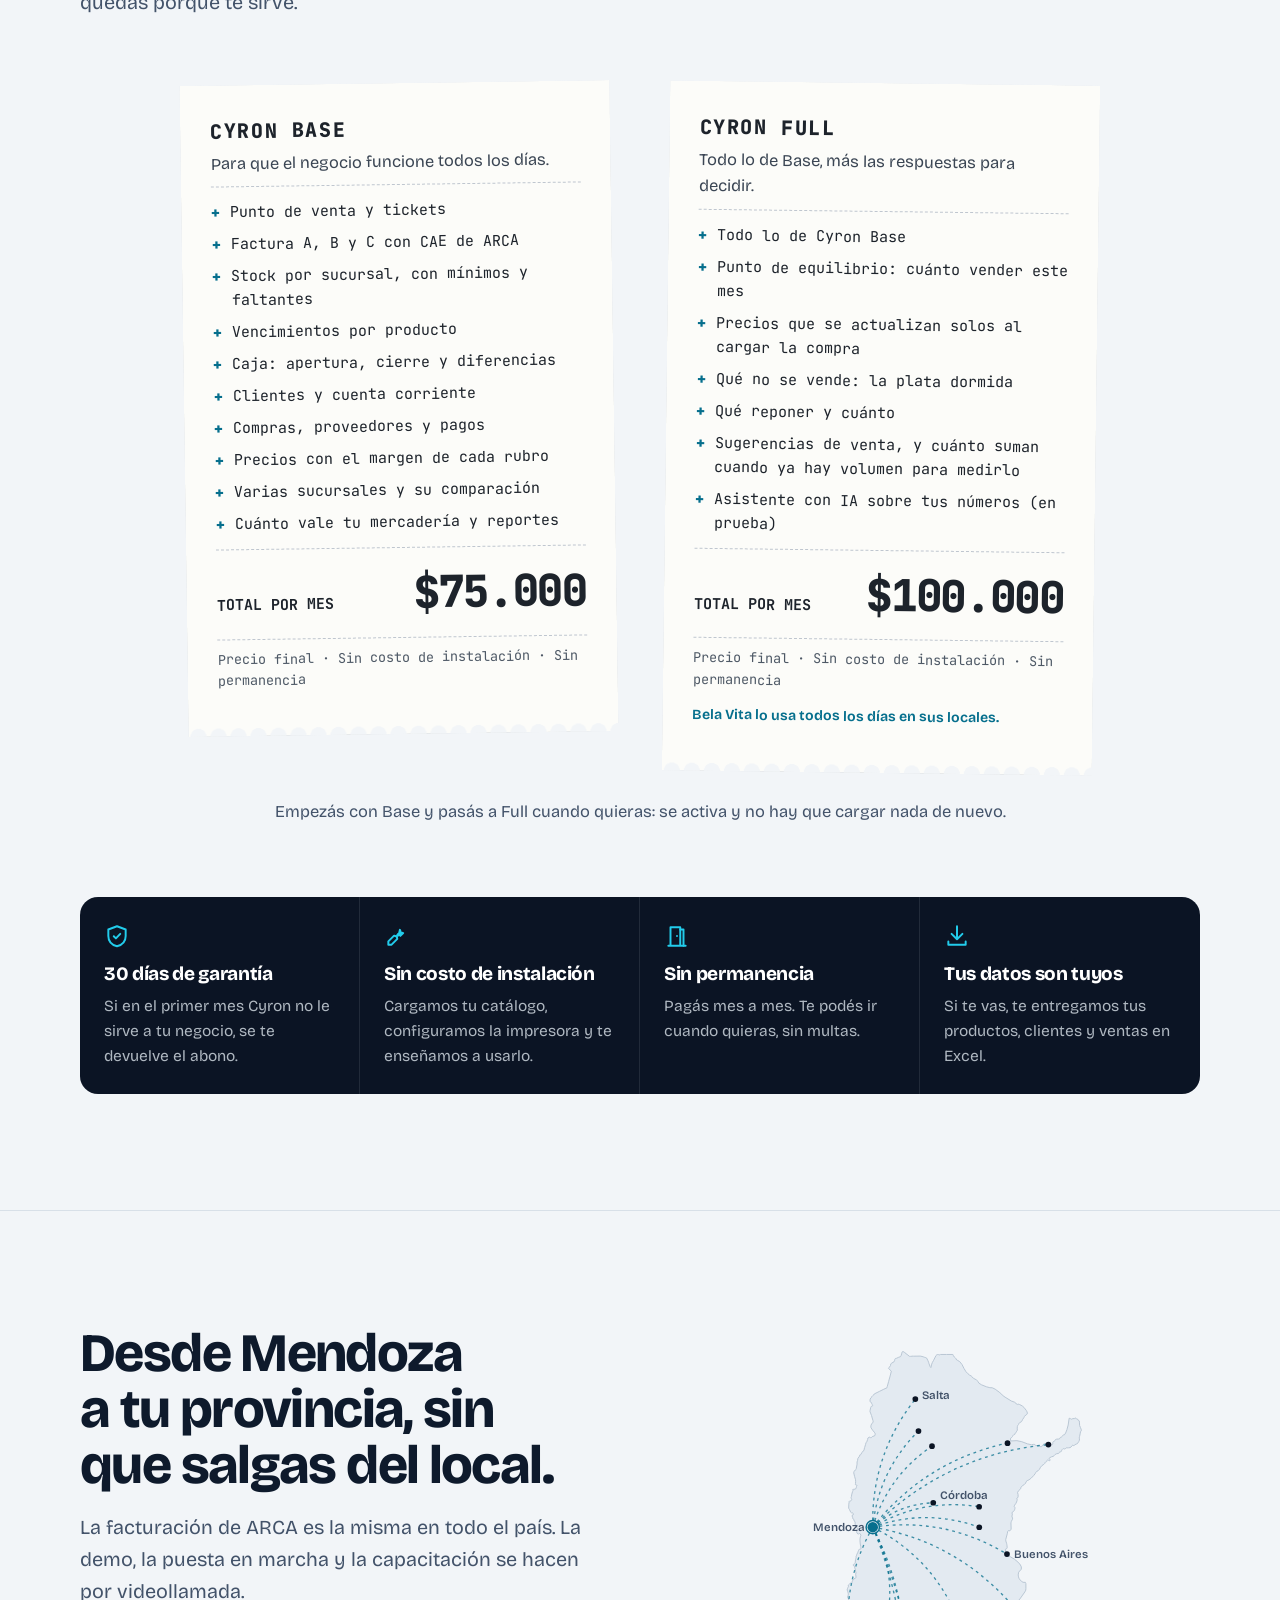
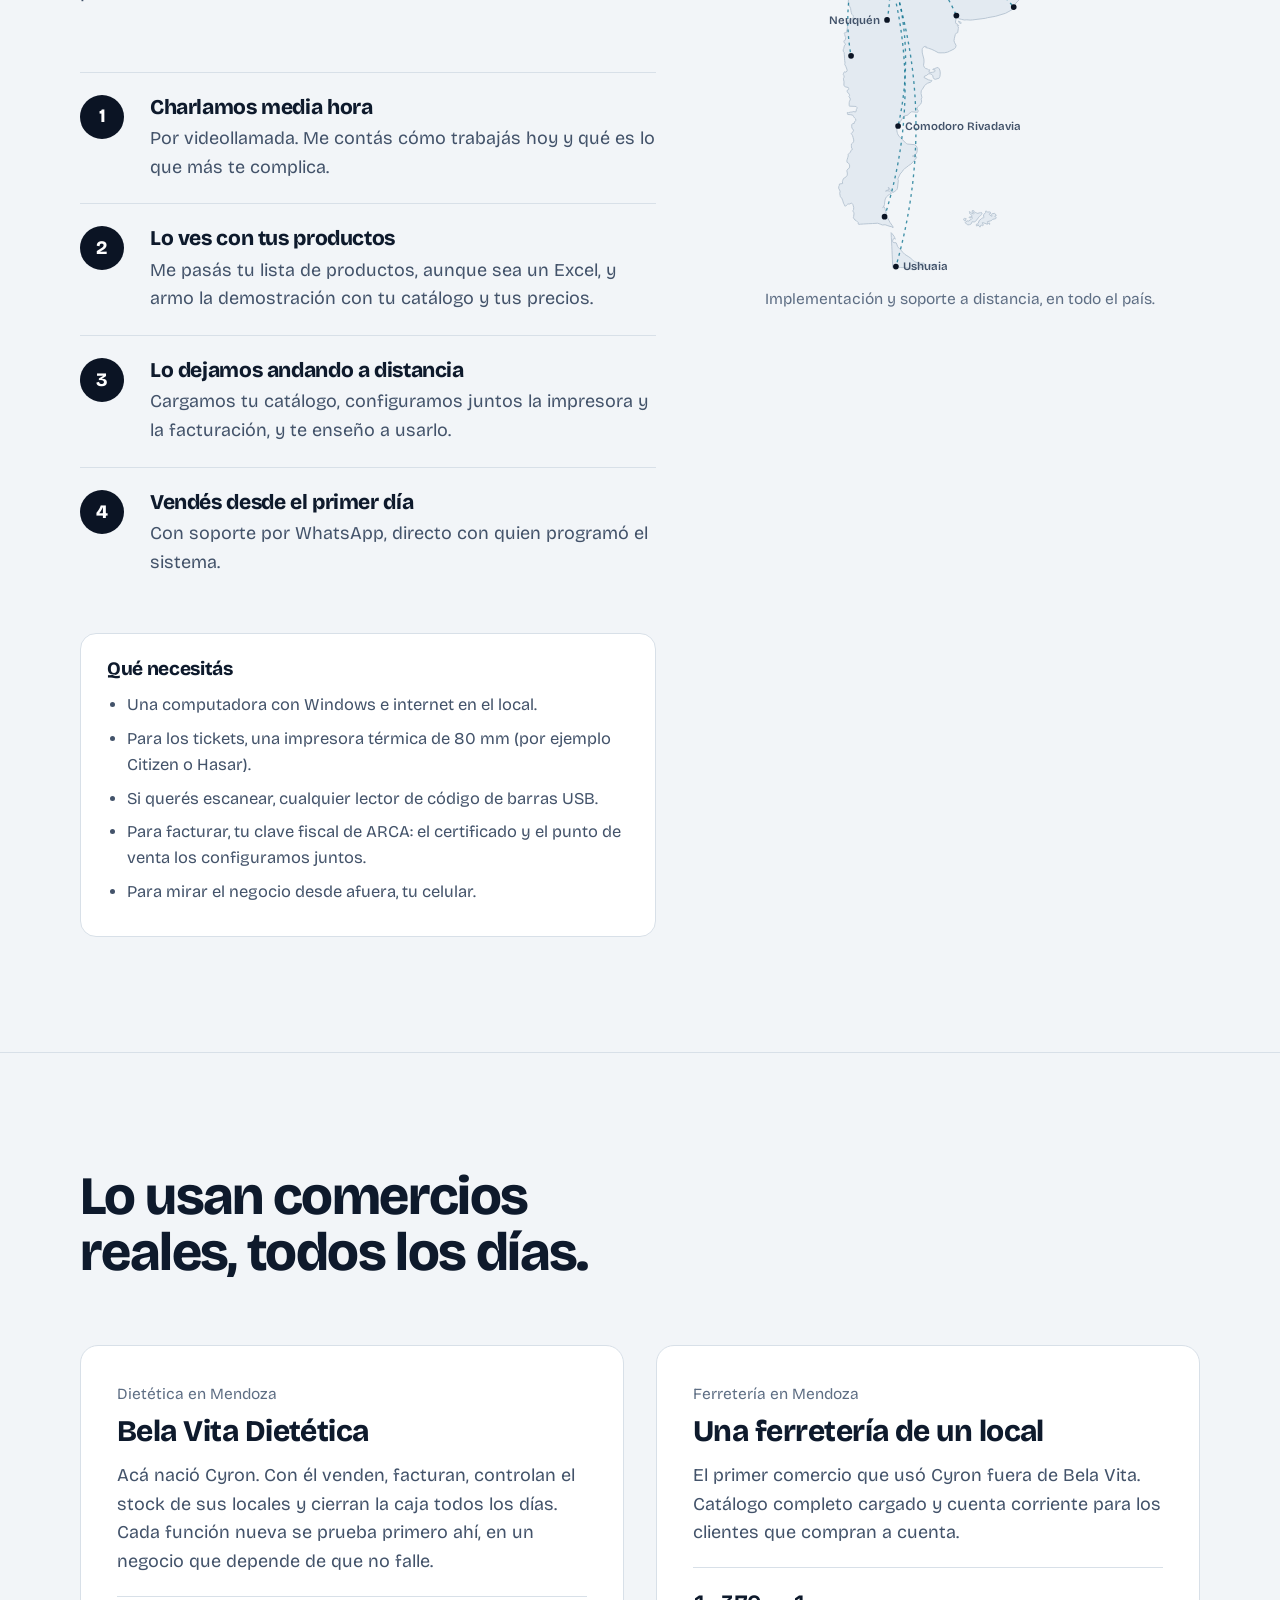
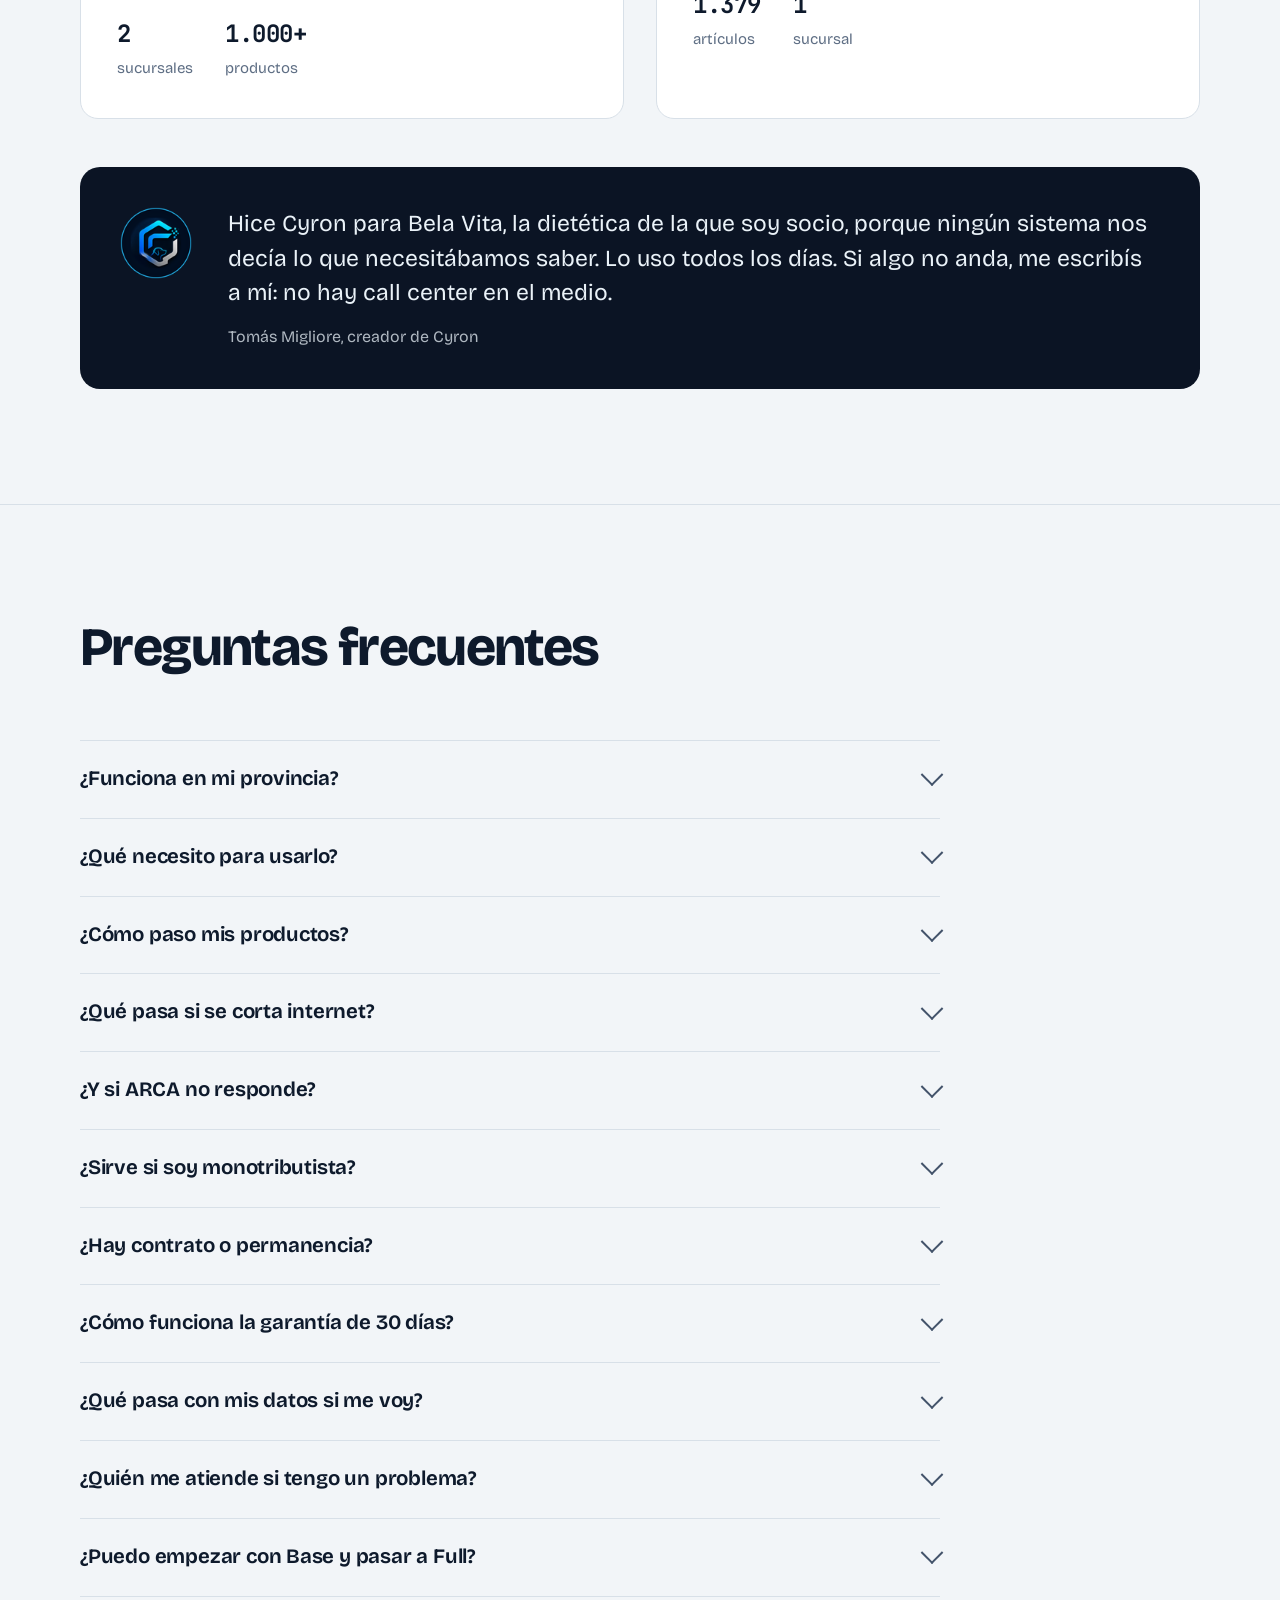
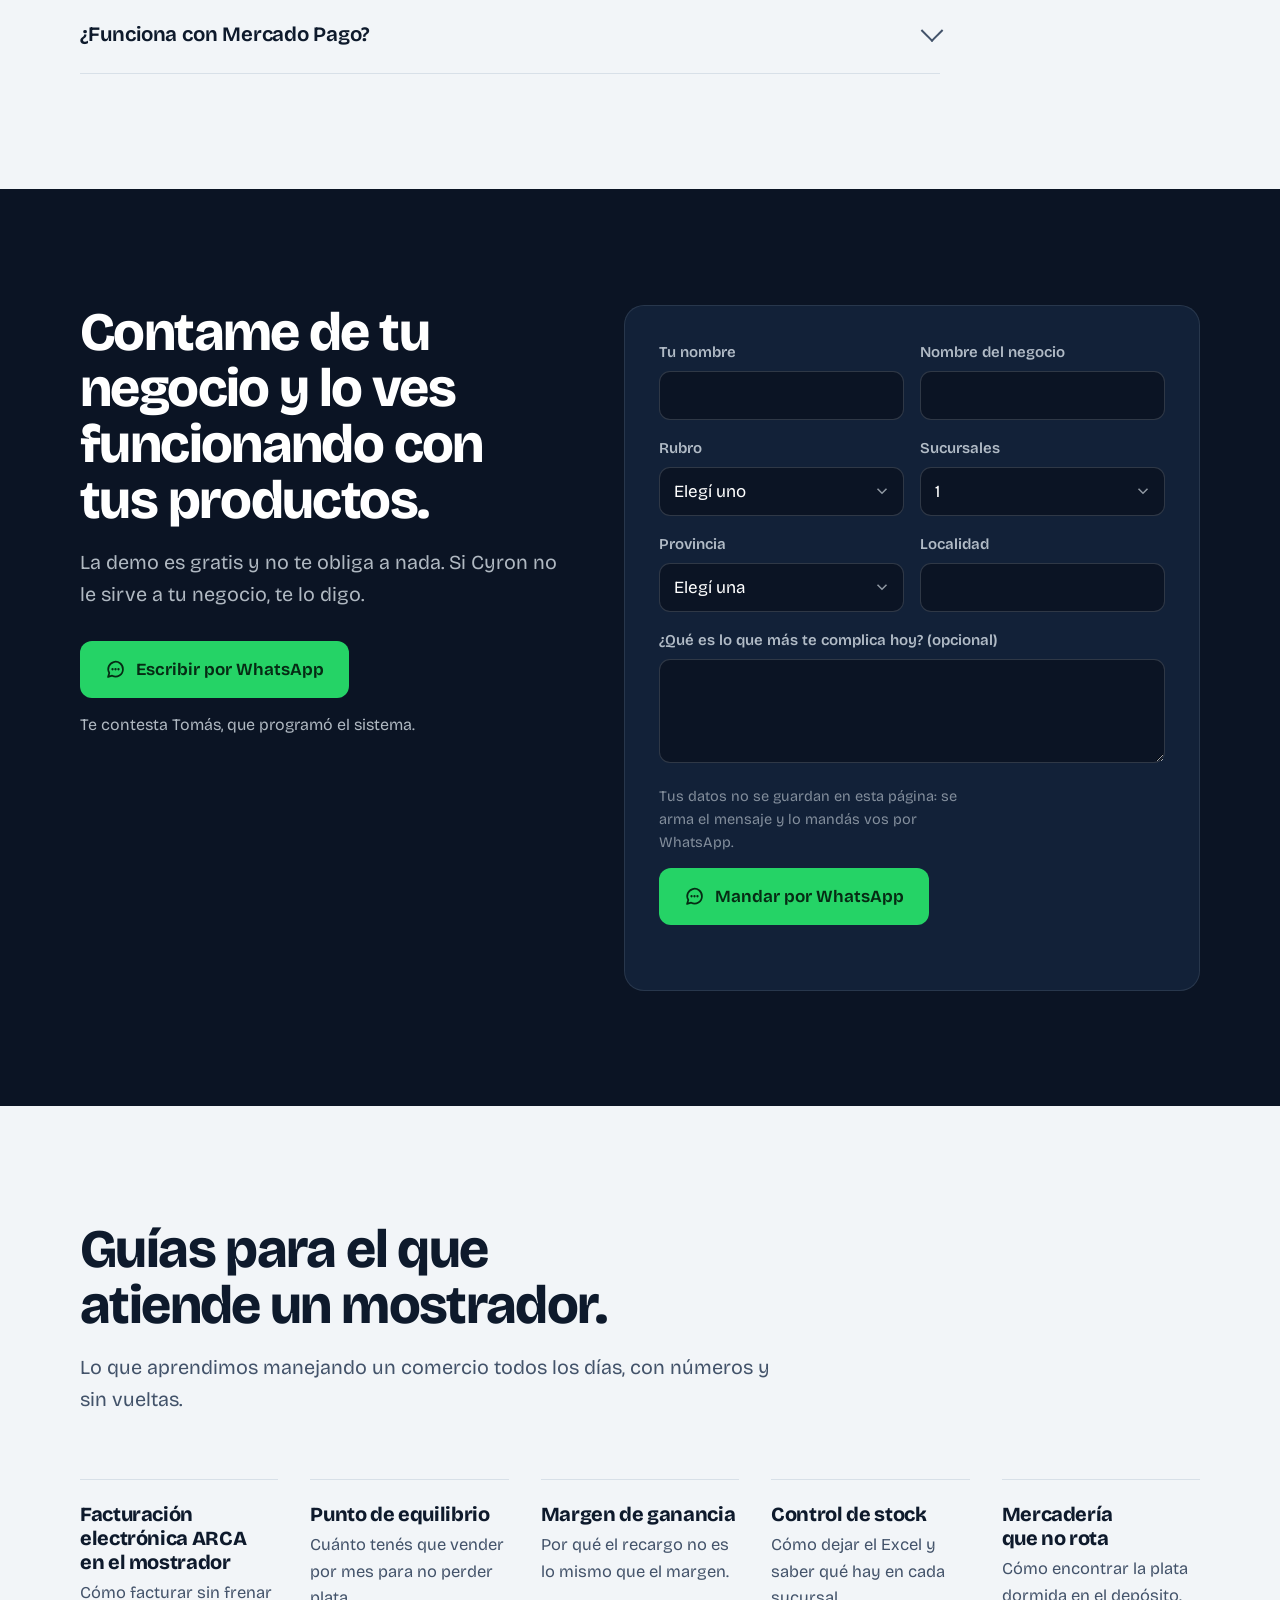
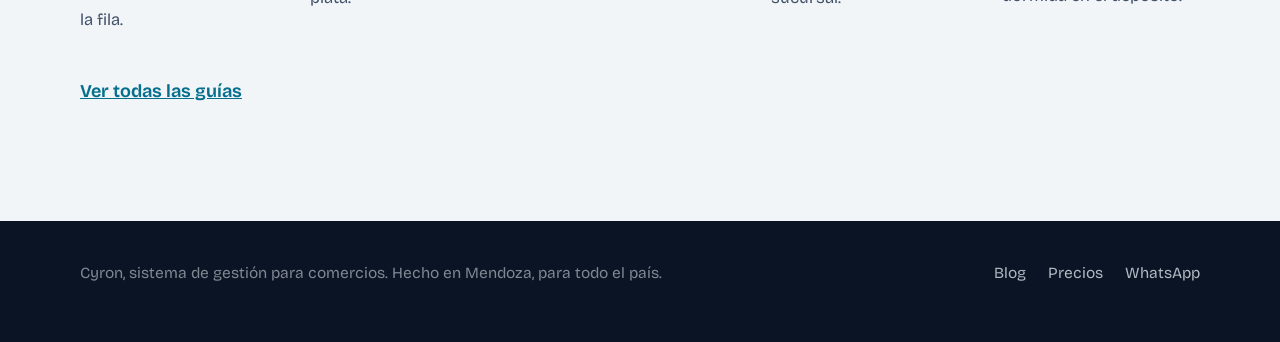
==== commit 833f7eaa: "Web nueva: dolores del comerciante, videos reales del sistema, precios y todo a distancia - Página p" ====
--- a/index.html
+++ b/index.html
@@ -3,1454 +3,1242 @@
 <head>
 <meta charset="utf-8"/>
 <meta name="viewport" content="width=device-width,initial-scale=1,viewport-fit=cover"/>
-<title>Cyron · Sistema de gestión para comercios y gastronomía | Mendoza, Argentina</title>
-<meta name="description" content="Sistema de gestión y facturación electrónica ARCA para ferreterías, hamburgueserías, dietéticas y comercios. Ventas, stock por sucursal, caja, cuenta corriente y costos reales. Andando hoy en Mendoza."/>
+<title>Cyron · Sistema de ventas, stock y facturación ARCA para comercios de todo el país</title>
+<meta name="description" content="Punto de venta, stock por sucursal, vencimientos, cierre de caja y facturación electrónica ARCA. Desde $75.000 por mes, precio final. Sin costo de instalación, sin permanencia y con 30 días de garantía. Implementación a distancia en toda la Argentina."/>
 <meta name="robots" content="index, follow, max-image-preview:large"/>
 <link rel="canonical" href="https://cyronweb.netlify.app/"/>
+<meta name="theme-color" content="#0B1424"/>
 <meta property="og:type" content="website"/>
 <meta property="og:locale" content="es_AR"/>
 <meta property="og:site_name" content="Cyron"/>
-<meta property="og:title" content="Cyron · Sistema de gestión para comercios y gastronomía"/>
-<meta property="og:description" content="Vendé, facturá en ARCA, controlá el stock de todas tus sucursales y sabé cuánto te deja cada cosa que vendés."/>
+<meta property="og:title" content="Cyron · Que te cierren la caja, el stock y el mes"/>
+<meta property="og:description" content="Sistema de ventas, stock y facturación ARCA hecho adentro de un comercio. Desde $75.000 por mes, sin costo de instalación y con 30 días de garantía."/>
 <meta property="og:url" content="https://cyronweb.netlify.app/"/>
+<meta property="og:image" content="https://cyronweb.netlify.app/img/og-cyron.jpg"/>
+<meta property="og:image:width" content="1200"/>
+<meta property="og:image:height" content="630"/>
 <meta name="twitter:card" content="summary_large_image"/>
-<link rel="icon" type="image/png" href="cyron96.png"/>
-<link rel="apple-touch-icon" href="cyron512.png"/>
-<link rel="preconnect" href="https://fonts.googleapis.com"/>
-<link rel="preconnect" href="https://fonts.gstatic.com" crossorigin/>
-<link href="https://fonts.googleapis.com/css2?family=IBM+Plex+Mono:wght@400;500;600&family=Archivo:wght@400;500;600;700;800&display=swap" rel="stylesheet"/>
+<meta name="twitter:image" content="https://cyronweb.netlify.app/img/og-cyron.jpg"/>
+<link rel="icon" type="image/png" href="/cyron96.png"/>
+<link rel="apple-touch-icon" href="/cyron512.png"/>
+<link rel="preload" href="/fuentes/bricolage-grotesque.woff2" as="font" type="font/woff2" crossorigin/>
+<link rel="preload" href="/fuentes/jetbrains-mono.woff2" as="font" type="font/woff2" crossorigin/>
+<link rel="preload" href="/videos/reel.jpg" as="image"/>
 
 <script type="application/ld+json">
-{
-  "@context":"https://schema.org",
-  "@type":"SoftwareApplication",
-  "name":"Cyron",
-  "applicationCategory":"BusinessApplication",
-  "operatingSystem":"Windows, Web",
-  "inLanguage":"es-AR",
-  "description":"Sistema de gestión comercial y facturación electrónica ARCA para comercios, ferreterías, gastronomía y dietéticas. Ventas, stock por sucursal, caja, cuenta corriente, recetas y análisis de costos.",
-  "offers":{"@type":"Offer","priceCurrency":"ARS","category":"Suscripción mensual"},
-  "author":{"@type":"Person","name":"Tomás Gabriel Migliore"},
-  "areaServed":{"@type":"Country","name":"Argentina"}
-}
+[
+ {
+  "@context": "https://schema.org",
+  "@type": "SoftwareApplication",
+  "name": "Cyron",
+  "applicationCategory": "BusinessApplication",
+  "operatingSystem": "Windows, Web",
+  "inLanguage": "es-AR",
+  "url": "https://cyronweb.netlify.app/",
+  "description": "Sistema de ventas, stock por sucursal, vencimientos, cierre de caja y facturación electrónica ARCA para comercios de toda la Argentina.",
+  "areaServed": {
+   "@type": "Country",
+   "name": "Argentina"
+  },
+  "offers": [
+   {
+    "@type": "Offer",
+    "name": "Cyron Base",
+    "price": "75000",
+    "priceCurrency": "ARS",
+    "priceSpecification": {
+     "@type": "UnitPriceSpecification",
+     "price": "75000",
+     "priceCurrency": "ARS",
+     "unitText": "MONTH"
+    }
+   },
+   {
+    "@type": "Offer",
+    "name": "Cyron Full",
+    "price": "100000",
+    "priceCurrency": "ARS",
+    "priceSpecification": {
+     "@type": "UnitPriceSpecification",
+     "price": "100000",
+     "priceCurrency": "ARS",
+     "unitText": "MONTH"
+    }
+   }
+  ],
+  "author": {
+   "@type": "Person",
+   "name": "Tomás Migliore"
+  }
+ },
+ {
+  "@context": "https://schema.org",
+  "@type": "FAQPage",
+  "mainEntity": [
+   {
+    "@type": "Question",
+    "name": "¿Funciona en mi provincia?",
+    "acceptedAnswer": {
+     "@type": "Answer",
+     "text": "Sí. La facturación electrónica de ARCA es la misma en todo el país, y la demo, la puesta en marcha, la capacitación y el soporte se hacen a distancia."
+    }
+   },
+   {
+    "@type": "Question",
+    "name": "¿Qué necesito para usarlo?",
+    "acceptedAnswer": {
+     "@type": "Answer",
+     "text": "Una computadora con Windows e internet en el local. Para imprimir tickets, una impresora térmica de 80 mm; para escanear, cualquier lector de código de barras USB. Desde el celular mirás el negocio cuando no estás."
+    }
+   },
+   {
+    "@type": "Question",
+    "name": "¿Cómo paso mis productos?",
+    "acceptedAnswer": {
+     "@type": "Answer",
+     "text": "Con la lista que tengas, aunque sea un Excel. La carga del catálogo es parte de la puesta en marcha y no tiene costo."
+    }
+   },
+   {
+    "@type": "Question",
+    "name": "¿Qué pasa si se corta internet?",
+    "acceptedAnswer": {
+     "@type": "Answer",
+     "text": "Cyron trabaja conectado: cada venta se guarda en el momento, así no se pierde aunque se rompa la computadora. Si se corta el internet del local, para seguir vendiendo alcanza con compartir los datos del celular."
+    }
+   },
+   {
+    "@type": "Question",
+    "name": "¿Y si ARCA no responde?",
+    "acceptedAnswer": {
+     "@type": "Answer",
+     "text": "La venta se guarda igual y queda en la lista de facturas sin CAE, así no perdés ninguna. Esa factura la emitís después desde la web de ARCA y la marcás como hecha en Cyron."
+    }
+   },
+   {
+    "@type": "Question",
+    "name": "¿Sirve si soy monotributista?",
+    "acceptedAnswer": {
+     "@type": "Answer",
+     "text": "Sí. Emite Factura C si sos monotributista, y Factura A o B si sos responsable inscripto. Las A y B hoy salen con IVA al 21%: si vendés productos con otra alícuota, lo vemos antes de arrancar."
+    }
+   },
+   {
+    "@type": "Question",
+    "name": "¿Hay contrato o permanencia?",
+    "acceptedAnswer": {
+     "@type": "Answer",
+     "text": "No. Pagás mes a mes y te podés ir cuando quieras, sin multas."
+    }
+   },
+   {
+    "@type": "Question",
+    "name": "¿Cómo funciona la garantía de 30 días?",
+    "acceptedAnswer": {
+     "@type": "Answer",
+     "text": "Si en el primer mes Cyron no le sirve a tu negocio, avisás y se te devuelve el abono de ese mes."
+    }
+   },
+   {
+    "@type": "Question",
+    "name": "¿Qué pasa con mis datos si me voy?",
+    "acceptedAnswer": {
+     "@type": "Answer",
+     "text": "Son tuyos. Si te vas, te entregamos tus productos, clientes y ventas en Excel. Mientras usás Cyron, tus datos están separados de los de cualquier otro negocio."
+    }
+   },
+   {
+    "@type": "Question",
+    "name": "¿Quién me atiende si tengo un problema?",
+    "acceptedAnswer": {
+     "@type": "Answer",
+     "text": "Tomás, que programó el sistema, por WhatsApp. No hay call center ni número de ticket."
+    }
+   },
+   {
+    "@type": "Question",
+    "name": "¿Puedo empezar con Base y pasar a Full?",
+    "acceptedAnswer": {
+     "@type": "Answer",
+     "text": "Sí, cuando quieras. Se activa y seguís con todo lo que ya cargaste, sin migrar nada."
+    }
+   },
+   {
+    "@type": "Question",
+    "name": "¿Funciona con Mercado Pago?",
+    "acceptedAnswer": {
+     "@type": "Answer",
+     "text": "Sí: registrás los cobros con Mercado Pago y aparecen separados en el cierre de caja. Si usás el Point, se puede conectar para que la factura salga sola al cobrar; lo vemos en la demo."
+    }
+   }
+  ]
+ }
+]
 </script>
 
 <style>
+/* ══════════════════════════════════════════════════════════════════
+   CYRON · la web
+   La idea: la cuenta clara, como un ticket. El ticket térmico es lo
+   más reconocible del día de un comercio y es lo que el sistema
+   produce; por eso los precios, la garantía y el ejemplo del arranque
+   se "imprimen". Todo lo demás queda quieto y ordenado.
+   Tipografías: Bricolage Grotesque (títulos y texto) y JetBrains Mono
+   (lo que va impreso en un ticket; es la misma letra del sistema).
+   ══════════════════════════════════════════════════════════════════ */
+@font-face{font-family:'Bricolage';src:url(/fuentes/bricolage-grotesque.woff2) format('woff2');font-weight:200 800;font-display:swap}
+@font-face{font-family:'JB Mono';src:url(/fuentes/jetbrains-mono.woff2) format('woff2');font-weight:100 800;font-display:swap}
+
 :root{
-  --fondo:#050B10;
-  --fondo-2:#0A141C;
-  --tarjeta:#0C1620;
-  --tarjeta-2:#101E29;
-  --borde:rgba(255,255,255,.075);
-  --borde-cian:rgba(0,229,255,.22);
-  --tx:#EAF6F9;
-  --tx-2:rgba(234,246,249,.66);
-  --tx-3:rgba(234,246,249,.40);
-  --cian:#00E5FF;
-  --azul:#2E7DFF;
-  --grad:linear-gradient(135deg,#00E5FF 0%,#2E7DFF 100%);
-  --cian-op:rgba(0,229,255,.08);
-  --mono:'IBM Plex Mono',ui-monospace,Menlo,monospace;
-  --sans:'Archivo',system-ui,-apple-system,sans-serif;
-  --max:1280px;
-  --r:16px;
-  /* Le avisa al navegador que la página es oscura. Sin esto, el menú
-     desplegable de un select lo dibuja Windows con SUS colores y sale
-     blanco sobre blanco. También arregla la barra de scroll. */
-  color-scheme:dark;
+  --tinta:#0B1424;
+  --tinta-2:#122138;
+  --tinta-3:#1A2E4A;
+  --sobre-tinta:#EAF2F8;
+  --sobre-tinta-2:rgba(234,242,248,.74);
+  --sobre-tinta-3:rgba(234,242,248,.52);
+  --papel:#F2F5F8;
+  --blanco:#FFFFFF;
+  --texto:#0E1A2C;
+  --texto-2:#43536A;
+  --texto-3:#5E6E84;
+  --linea:#D8E0E8;
+  --cian:#22CCEB;
+  --cian-osc:#066F8D;
+  --azul:#2F6BFF;
+  --verde:#13995E;
+  --verde-claro:#3DDC97;
+  --ambar:#B56C00;
+  --rojo:#C9363E;
+  --ticket:#FCFCF9;
+  --ticket-tinta:#1D232B;
+  --ticket-linea:#BFC6CF;
+  --sans:'Bricolage',system-ui,-apple-system,'Segoe UI',Roboto,sans-serif;
+  --mono:'JB Mono',ui-monospace,Menlo,Consolas,monospace;
+  --max:1200px;
+  --gut:clamp(18px,4vw,40px);
 }
 *{box-sizing:border-box}
-html{scroll-behavior:smooth;scroll-padding-top:80px}
-body{
-  margin:0;background:var(--fondo);color:var(--tx);
-  font-family:var(--sans);font-size:16.5px;line-height:1.62;-webkit-font-smoothing:antialiased;overflow-x:hidden;
+html{scroll-behavior:smooth;scroll-padding-top:84px;-webkit-text-size-adjust:100%}
+body{margin:0;background:var(--papel);color:var(--texto);font-family:var(--sans);font-size:18px;line-height:1.6;
+  font-optical-sizing:auto;-webkit-font-smoothing:antialiased;text-rendering:optimizeLegibility;overflow-x:hidden}
+img,svg,video{display:block;max-width:100%}
+a{color:inherit}
+p{margin:0 0 1em}
+h1,h2,h3{margin:0;font-weight:760;letter-spacing:-.03em;line-height:1.04;text-wrap:balance}
+h2{font-size:clamp(32px,4.3vw,54px)}
+h3{font-size:clamp(20px,1.7vw,24px);letter-spacing:-.018em;line-height:1.2}
+.envoltura{max-width:var(--max);margin:0 auto;padding:0 var(--gut)}
+.bajada{font-size:clamp(18px,1.55vw,20px);color:var(--texto-2);max-width:60ch;text-wrap:pretty}
+.oscuro{background:var(--tinta);color:var(--sobre-tinta)}
+.oscuro .bajada{color:var(--sobre-tinta-2)}
+:focus-visible{outline:3px solid var(--cian);outline-offset:3px;border-radius:6px}
+.solo-lector{position:absolute!important;width:1px;height:1px;padding:0;margin:-1px;overflow:hidden;clip:rect(0,0,0,0);white-space:nowrap;border:0}
+
+/* ── Botones ── */
+.boton{display:inline-flex;align-items:center;justify-content:center;gap:10px;font-family:var(--sans);font-size:17px;font-weight:650;
+  line-height:1;padding:17px 24px;border-radius:12px;text-decoration:none;border:1.5px solid transparent;cursor:pointer;
+  transition:transform .15s ease,background-color .15s ease,border-color .15s ease}
+.boton:hover{transform:translateY(-1px)}
+.boton-wa{background:#25D366;color:#062B14}
+.boton-wa:hover{background:#2EE072}
+.boton-wa svg{width:21px;height:21px;flex:none}
+.boton-claro{background:transparent;color:var(--sobre-tinta);border-color:rgba(234,242,248,.28)}
+.boton-claro:hover{border-color:var(--cian)}
+.boton-tinta{background:var(--tinta);color:#fff}
+.boton-tinta:hover{background:var(--tinta-3)}
+
+/* ── Barra ── */
+.barra{position:sticky;top:0;z-index:60;background:rgba(11,20,36,.9);backdrop-filter:saturate(1.4) blur(12px);-webkit-backdrop-filter:saturate(1.4) blur(12px);
+  border-bottom:1px solid rgba(234,242,248,.08);color:var(--sobre-tinta)}
+.barra .envoltura{display:flex;align-items:center;gap:20px;height:68px}
+.marca{display:flex;align-items:center;gap:11px;text-decoration:none;font-weight:780;font-size:20px;letter-spacing:.14em}
+.marca img{width:34px;height:34px}
+.menu{margin-left:auto;display:flex;align-items:center;gap:26px}
+.menu a{text-decoration:none;font-size:16px;color:var(--sobre-tinta-2)}
+.menu a:hover{color:#fff}
+.menu .boton{padding:12px 18px;font-size:15.5px;color:#062B14}
+@media(max-width:900px){.menu a:not(.boton){display:none}}
+
+/* ══ HÉROE ══ */
+.heroe{position:relative;padding:clamp(40px,6vw,88px) 0 clamp(64px,8vw,110px);overflow:hidden}
+@media(min-width:1001px){.heroe{padding-bottom:200px}}
+.heroe .envoltura{display:grid;grid-template-columns:minmax(0,1fr) minmax(0,1.12fr);gap:clamp(32px,4vw,56px);align-items:center}
+.heroe h1{font-size:clamp(44px,4.9vw,72px);font-weight:790;letter-spacing:-.042em;line-height:.98}
+@media(min-width:1001px){.heroe h1 .linea{display:block}}
+.heroe .bajada{margin:26px 0 34px}
+.acciones{display:flex;flex-wrap:wrap;gap:12px}
+.garantias{list-style:none;padding:0;margin:30px 0 0;display:flex;flex-wrap:wrap;gap:10px 22px;font-size:16px;color:var(--sobre-tinta-2)}
+.garantias li{display:flex;align-items:center;gap:8px}
+.garantias svg{width:18px;height:18px;color:var(--verde-claro);flex:none}
+.garantias b{color:#fff;font-weight:650}
+.escena{position:relative}
+.escena::before{content:"";position:absolute;inset:8% -10% -6% 6%;background:radial-gradient(closest-side,rgba(34,204,235,.24),rgba(47,107,255,.10) 55%,transparent 75%);filter:blur(30px);pointer-events:none}
+
+/* ── La ventana del sistema (marco de los videos) ── */
+.ventana{position:relative;border-radius:16px;background:#060C16;border:1px solid rgba(234,242,248,.14);
+  box-shadow:0 50px 100px -40px rgba(0,0,0,.9),0 0 0 1px rgba(0,0,0,.4);overflow:hidden}
+.ventana-barra{display:flex;align-items:center;gap:10px;height:38px;padding:0 14px;background:#0E1A2C;border-bottom:1px solid rgba(234,242,248,.08);
+  font-size:13.5px;color:var(--sobre-tinta-2)}
+.ventana-barra img{width:18px;height:18px}
+.ventana-barra b{color:var(--sobre-tinta);font-weight:650}
+.ventana-barra .ejemplo{margin-left:auto;font-size:12.5px;color:var(--sobre-tinta-3)}
+.pantalla{position:relative;aspect-ratio:16/10;background:#060C16}
+.pantalla video,.pantalla img.poster{position:absolute;inset:0;width:100%;height:100%;object-fit:cover}
+.leyenda{position:absolute;left:14px;bottom:14px;right:14px;display:flex;pointer-events:none;z-index:2}
+.leyenda span{display:inline-block;max-width:100%;background:rgba(6,12,22,.86);color:#fff;font-size:clamp(14px,1.25vw,17px);font-weight:560;line-height:1.35;
+  padding:10px 14px;border-radius:10px;border:1px solid rgba(34,204,235,.35);box-shadow:0 10px 30px rgba(0,0,0,.4);
+  opacity:0;transform:translateY(6px);transition:opacity .35s ease,transform .35s ease}
+.leyenda span.ver{opacity:1;transform:none}
+/* pausa: va en la barra de la ventana, así no tapa nada del sistema */
+.control{flex:none;width:30px;height:30px;margin:0 -6px 0 4px;border-radius:50%;border:1px solid rgba(234,242,248,.22);
+  background:transparent;color:var(--sobre-tinta);display:grid;place-items:center;cursor:pointer;padding:0}
+.control svg{width:13px;height:13px}
+.control:hover{border-color:var(--cian);color:#fff}
+/* en el celular el texto va debajo del video, en una franja propia */
+@media(max-width:760px){
+  .ventana-barra{height:48px;padding:0 12px}
+  .ventana-barra .local{display:none}
+  .control{width:40px;height:40px;margin-right:-4px}
+  .control svg{width:15px;height:15px}
+  .leyenda{position:static;min-height:66px;align-items:center;padding:10px 14px;background:#0E1A2C;border-top:1px solid rgba(234,242,248,.08)}
+  .leyenda span{background:none;border:0;box-shadow:none;padding:0;border-radius:0;font-size:15px}
 }
-/* Atmósfera: reja técnica muy tenue + dos resplandores. Sin imágenes. */
-body::before{
-  content:"";position:fixed;inset:0;z-index:-2;pointer-events:none;
-  background:
-    linear-gradient(rgba(0,229,255,.028) 1px,transparent 1px) 0 0/64px 64px,
-    linear-gradient(90deg,rgba(0,229,255,.028) 1px,transparent 1px) 0 0/64px 64px;
-  mask-image:radial-gradient(ellipse 90% 60% at 50% 0%,#000 20%,transparent 75%);
+
+/* ── El ticket de ejemplo que se imprime ── */
+.ticket{font-family:var(--mono);background:var(--ticket);color:var(--ticket-tinta);font-size:12.5px;line-height:1.55;
+  padding:18px 18px 28px;width:290px;box-shadow:0 30px 60px -20px rgba(0,0,0,.55),0 2px 0 rgba(0,0,0,.04);
+  -webkit-mask:radial-gradient(circle 6px at 50% 100%,transparent 98%,#000) 0 0/14px 100% repeat-x;
+          mask:radial-gradient(circle 6px at 50% 100%,transparent 98%,#000) 0 0/14px 100% repeat-x}
+.ticket .t-centro{text-align:center}
+.ticket .t-negocio{font-weight:800;font-size:14px;letter-spacing:.06em}
+.ticket .t-fila{display:flex;justify-content:space-between;gap:10px}
+.ticket .t-fila span:first-child{min-width:0}
+.ticket .t-sep{border:0;border-top:1.5px dashed var(--ticket-linea);margin:9px 0}
+.ticket .t-total{font-weight:800;font-size:15px}
+.ticket .t-chico{font-size:11px;color:#56606C}
+.ticket .t-qr{display:flex;gap:12px;align-items:center;margin-top:10px}
+.ticket .t-qr svg{width:64px;height:64px;flex:none}
+.escena .ventana{z-index:2}
+.heroe .ticket{position:absolute;left:7%;top:calc(100% - 150px);transform:rotate(-2.5deg) scale(.84);transform-origin:top left;z-index:1}
+.heroe .ticket .t-cuerpo{overflow:hidden}
+@media (prefers-reduced-motion:no-preference){
+  .heroe .ticket{animation:sale 1.6s cubic-bezier(.2,.7,.2,1) .8s both}
 }
-body::after{
-  content:"";position:fixed;inset:0;z-index:-3;pointer-events:none;
-  background:
-    radial-gradient(760px 520px at 82% -6%, rgba(0,229,255,.14), transparent 62%),
-    radial-gradient(620px 480px at 2% 30%, rgba(46,125,255,.10), transparent 62%);
+@keyframes sale{from{opacity:0;transform:translateY(-120px) rotate(-2.5deg) scale(.84)}to{opacity:1;transform:rotate(-2.5deg) scale(.84)}}
+@keyframes imprime{from{max-height:0}to{max-height:520px}}
+
+@media(max-width:1000px){
+  .heroe .envoltura{grid-template-columns:1fr}
+  .heroe h1{max-width:13ch}
+  .heroe .ticket{display:none}
 }
-.wrap{max-width:var(--max);margin:0 auto;padding:0 22px;position:relative}
-h1,h2,h3{margin:0;font-weight:800;letter-spacing:-.028em;line-height:1.1}
-h2{font-size:clamp(27px,3.9vw,42px)}
-h3{font-size:19px;font-weight:700;letter-spacing:-.012em}
-p{margin:0 0 15px}
-a{color:inherit}
-.cian{color:var(--cian)}
-
-/* Etiqueta en píldora */
-.pill{
-  display:inline-flex;align-items:center;gap:9px;
-  font-family:var(--mono);font-size:10.5px;font-weight:500;letter-spacing:.2em;text-transform:uppercase;
-  color:var(--tx-2);border:1px solid var(--borde);border-radius:999px;padding:8px 15px;background:rgba(255,255,255,.02);
+
+/* ══ SECCIONES CLARAS ══ */
+.seccion{padding:clamp(72px,9vw,128px) 0}
+.seccion+.seccion{border-top:1px solid var(--linea)}
+.encabezado{max-width:760px;margin-bottom:clamp(36px,5vw,64px)}
+.encabezado h2{margin-bottom:18px}
+
+/* ── Los dolores ── */
+.dolores{border-top:1px solid var(--linea)}
+.dolor{display:grid;grid-template-columns:minmax(0,5fr) minmax(0,6fr);gap:clamp(20px,4vw,64px);padding:clamp(28px,3.4vw,44px) 0;border-bottom:1px solid var(--linea)}
+.dolor blockquote{margin:0;font-size:clamp(24px,2.5vw,34px);line-height:1.15;font-weight:680;letter-spacing:-.024em;text-wrap:balance}
+.dolor blockquote::before{content:"«";color:var(--cian-osc);margin-right:.05em}
+.dolor blockquote::after{content:"»";color:var(--cian-osc);margin-left:.05em}
+.dolor p{color:var(--texto-2);margin:0 0 12px;max-width:58ch}
+.dolor .ver-video{display:inline-flex;align-items:center;gap:8px;font-size:16px;font-weight:650;color:var(--cian-osc);text-decoration:none;
+  background:none;border:0;padding:0;font-family:inherit;cursor:pointer;min-height:44px;margin:-10px 0 -12px;vertical-align:middle}
+.dolor .ver-video svg{width:20px;height:20px}
+.dolor .ver-video:hover{text-decoration:underline;text-underline-offset:4px}
+.dolor .plan{font-size:14px;color:var(--texto-3);margin-left:6px;vertical-align:middle}
+.extras{display:grid;grid-template-columns:1fr 1fr;gap:clamp(20px,4vw,64px);margin-top:clamp(36px,4vw,56px)}
+.extras h3{margin-bottom:10px}
+.extras p{color:var(--texto-2);margin:0}
+@media(max-width:820px){.dolor,.extras{grid-template-columns:1fr}.dolor{gap:12px}}
+
+/* ══ ESCENARIO: el sistema funcionando ══ */
+.escenario{padding:clamp(72px,9vw,128px) 0}
+.escenario .encabezado h2{color:#fff}
+.pestanas{display:flex;flex-wrap:wrap;gap:8px;margin-bottom:28px}
+.pestana{font-family:var(--sans);font-size:16px;font-weight:600;color:var(--sobre-tinta-2);background:transparent;border:1.5px solid rgba(234,242,248,.2);
+  border-radius:999px;padding:11px 18px;cursor:pointer;transition:border-color .15s,color .15s,background-color .15s}
+.pestana:hover{color:#fff;border-color:rgba(234,242,248,.45)}
+.pestana[aria-selected="true"]{background:var(--sobre-tinta);color:var(--tinta);border-color:var(--sobre-tinta)}
+.demo{display:grid;grid-template-columns:minmax(0,4fr) minmax(0,8fr);gap:clamp(24px,3.5vw,48px);align-items:start}
+.demo-texto h3{font-size:clamp(26px,2.6vw,34px);color:#fff;margin-bottom:16px}
+.demo-texto p{color:var(--sobre-tinta-2)}
+.demo-texto ul{list-style:none;padding:0;margin:22px 0 0}
+.demo-texto li{display:flex;gap:12px;padding:12px 0;border-top:1px solid rgba(234,242,248,.12);color:var(--sobre-tinta-2);font-size:17px}
+.demo-texto li svg{width:20px;height:20px;flex:none;color:var(--cian);margin-top:3px}
+.demo-texto .nivel{display:inline-block;margin-top:22px;font-size:14.5px;color:var(--sobre-tinta-3)}
+.demo-texto .nivel b{color:var(--sobre-tinta);font-weight:650}
+@media(max-width:980px){.demo{grid-template-columns:1fr}.demo-ventana{order:-1}}
+
+/* ══ RUBROS ══ */
+.rubros{display:grid;grid-template-columns:repeat(2,minmax(0,1fr));gap:0 clamp(28px,5vw,80px)}
+.rubro{padding:28px 0;border-top:1px solid var(--linea)}
+.rubro h3{margin-bottom:12px}
+.rubro ul{margin:0;padding-left:20px;color:var(--texto-2)}
+.rubro li{margin:6px 0}
+.rubro li::marker{color:var(--cian-osc)}
+@media(max-width:820px){.rubros{grid-template-columns:1fr}}
+
+/* ══ LA CUENTA ══ */
+.cuenta{display:grid;grid-template-columns:minmax(0,5fr) minmax(0,6fr);gap:clamp(28px,4vw,64px);align-items:start}
+.deslizador{margin-bottom:26px}
+.deslizador .fila{display:flex;justify-content:space-between;align-items:baseline;gap:12px;margin-bottom:10px}
+.deslizador label{font-size:16.5px;font-weight:600}
+.deslizador output{font-family:var(--mono);font-size:16px;font-weight:700;color:var(--cian-osc);white-space:nowrap}
+.deslizador input[type=range]{width:100%;-webkit-appearance:none;appearance:none;height:6px;border-radius:4px;background:var(--linea);outline-offset:6px}
+.deslizador input[type=range]::-webkit-slider-thumb{-webkit-appearance:none;width:24px;height:24px;border-radius:50%;background:var(--tinta);border:4px solid var(--cian);cursor:pointer}
+.deslizador input[type=range]::-moz-range-thumb{width:18px;height:18px;border-radius:50%;background:var(--tinta);border:4px solid var(--cian);cursor:pointer}
+.deslizador small{display:block;font-size:14.5px;color:var(--texto-3);margin-top:8px}
+.resultado{background:var(--blanco);border:1px solid var(--linea);border-radius:18px;padding:clamp(24px,3vw,36px)}
+.resultado .grande{font-size:clamp(44px,5.4vw,68px);font-weight:790;letter-spacing:-.04em;line-height:1;color:var(--rojo);margin:6px 0 4px}
+.resultado .por-anio{font-size:18px;color:var(--texto-2)}
+.desglose{list-style:none;padding:0;margin:24px 0;border-top:1px solid var(--linea)}
+.desglose li{display:flex;justify-content:space-between;gap:16px;padding:12px 0;border-bottom:1px solid var(--linea);font-size:17px;color:var(--texto-2)}
+.desglose b{font-family:var(--mono);font-weight:700;color:var(--texto);white-space:nowrap}
+.comparacion{display:flex;gap:14px;align-items:flex-start;background:var(--papel);border-radius:12px;padding:16px 18px;font-size:16.5px;color:var(--texto-2)}
+.comparacion svg{width:22px;height:22px;flex:none;color:var(--verde);margin-top:2px}
+.comparacion b{color:var(--texto)}
+.nota-cuenta{font-size:15px;color:var(--texto-3);margin-top:16px}
+@media(max-width:900px){.cuenta{grid-template-columns:1fr}}
+
+/* ══ PRECIOS: dos tickets ══ */
+.precios{display:grid;grid-template-columns:repeat(2,minmax(0,430px));justify-content:center;gap:clamp(24px,4vw,56px);align-items:start}
+.precios .ticket{width:auto;font-size:15px;line-height:1.6;padding:30px 30px 44px;box-shadow:0 30px 60px -30px rgba(14,26,44,.45),0 0 0 1px rgba(14,26,44,.06);
+  -webkit-mask:radial-gradient(circle 8px at 50% 100%,transparent 98%,#000) 0 0/20px 100% repeat-x;mask:radial-gradient(circle 8px at 50% 100%,transparent 98%,#000) 0 0/20px 100% repeat-x}
+.precios .ticket:first-child{transform:rotate(-.8deg)}
+.precios .ticket:last-child{transform:rotate(.7deg)}
+.ticket .t-plan{font-weight:800;font-size:20px;letter-spacing:.08em}
+.ticket .t-para{font-family:var(--sans);font-size:16.5px;color:#3B4654;margin-top:4px}
+.ticket ul{list-style:none;padding:0;margin:0}
+.ticket li{display:flex;gap:10px;padding:4px 0}
+.ticket li::before{content:"+";font-weight:800;color:var(--cian-osc)}
+.ticket .t-precio{display:flex;justify-content:space-between;align-items:baseline;gap:12px;margin-top:4px}
+.ticket .t-precio b{font-size:clamp(34px,3.6vw,44px);font-weight:800;letter-spacing:-.03em}
+.ticket .t-precio span{font-weight:700}
+.ticket .t-pie{font-size:13.5px;color:#4E5966}
+.ticket .t-sello{display:inline-block;margin-top:14px;font-family:var(--sans);font-size:14px;font-weight:650;color:var(--cian-osc)}
+.compromisos{display:grid;grid-template-columns:repeat(4,minmax(0,1fr));gap:0;margin-top:clamp(48px,6vw,72px);background:var(--tinta);color:var(--sobre-tinta);border-radius:18px;overflow:hidden}
+.compromiso{padding:26px 24px;border-right:1px solid rgba(234,242,248,.1)}
+.compromiso:last-child{border-right:0}
+.compromiso svg{width:26px;height:26px;color:var(--cian);margin-bottom:14px}
+.compromiso h3{font-size:19px;color:#fff;margin-bottom:8px}
+.compromiso p{font-size:15.5px;color:var(--sobre-tinta-2);margin:0}
+.al-pie-precios{text-align:center;color:var(--texto-2);margin-top:26px;font-size:16.5px}
+@media(max-width:960px){.compromisos{grid-template-columns:1fr 1fr}.compromiso:nth-child(2){border-right:0}.compromiso:nth-child(-n+2){border-bottom:1px solid rgba(234,242,248,.1)}}
+@media(max-width:760px){.precios{grid-template-columns:1fr}.precios .ticket:first-child,.precios .ticket:last-child{transform:none}}
+@media(max-width:560px){.compromisos{grid-template-columns:1fr}.compromiso{border-right:0;border-bottom:1px solid rgba(234,242,248,.1)}}
+
+/* ══ A DISTANCIA ══ */
+.distancia{display:grid;grid-template-columns:minmax(0,6fr) minmax(0,5fr);gap:clamp(32px,5vw,80px);align-items:start}
+.pasos{list-style:none;padding:0;margin:0;counter-reset:paso}
+.pasos li{display:grid;grid-template-columns:52px 1fr;gap:4px 18px;padding:22px 0;border-top:1px solid var(--linea)}
+.pasos li::before{counter-increment:paso;content:counter(paso);grid-row:span 2;width:44px;height:44px;border-radius:50%;display:grid;place-items:center;
+  background:var(--tinta);color:#fff;font-weight:760;font-size:19px}
+.pasos h3{font-size:21px}
+.pasos p{margin:0;color:var(--texto-2)}
+.requisitos{margin-top:34px;background:var(--blanco);border:1px solid var(--linea);border-radius:16px;padding:24px 26px}
+.requisitos h3{font-size:19px;margin-bottom:12px}
+.requisitos ul{margin:0;padding-left:20px;color:var(--texto-2);font-size:16.5px}
+.requisitos li{margin:7px 0}
+.mapa{position:sticky;top:100px}
+.mapa svg{width:100%;height:auto;max-height:640px}
+.mapa figcaption{font-size:15.5px;color:var(--texto-3);margin-top:10px;text-align:center}
+.mapa .pais{fill:#E3EAF1;stroke:#B7C4D2;stroke-width:1}
+.mapa .arco{fill:none;stroke:var(--cian-osc);stroke-width:1.4;stroke-dasharray:3 4;opacity:.75}
+.mapa .punto{fill:var(--tinta)}
+.mapa .origen{fill:var(--cian-osc)}
+.mapa .pulso{fill:none;stroke:var(--cian-osc);stroke-width:1.5}
+@media (prefers-reduced-motion:no-preference){.mapa .pulso{animation:pulso 2.4s ease-out 5;transform-box:fill-box;transform-origin:center}}
+@keyframes pulso{from{transform:scale(.4);opacity:.9}to{transform:scale(2.6);opacity:0}}
+.mapa text{font-family:var(--sans);font-size:12px;fill:var(--texto-2);font-weight:600}
+@media(max-width:900px){.distancia{grid-template-columns:1fr}.mapa{position:static;max-width:360px;margin:0 auto}}
+
+/* ══ CASOS ══ */
+.casos{display:grid;grid-template-columns:repeat(2,minmax(0,1fr));gap:clamp(20px,3vw,32px)}
+.caso{background:var(--blanco);border:1px solid var(--linea);border-radius:18px;padding:clamp(24px,3vw,36px)}
+.caso .lugar{font-size:15.5px;color:var(--texto-3);margin-bottom:6px}
+.caso h3{font-size:clamp(24px,2.4vw,30px);margin-bottom:12px}
+.caso p{color:var(--texto-2)}
+.cifras{display:flex;flex-wrap:wrap;gap:12px 32px;margin-top:20px;padding-top:18px;border-top:1px solid var(--linea)}
+.cifras b{display:block;font-family:var(--mono);font-size:24px;font-weight:700;letter-spacing:-.02em}
+.cifras span{font-size:15px;color:var(--texto-3)}
+.firma{display:grid;grid-template-columns:auto 1fr;gap:clamp(20px,3vw,36px);align-items:start;margin-top:clamp(28px,4vw,48px);padding:clamp(26px,3.4vw,40px);
+  background:var(--tinta);color:var(--sobre-tinta);border-radius:20px}
+.firma img{width:72px;height:72px}
+.firma p{font-size:clamp(19px,1.8vw,23px);line-height:1.5;color:var(--sobre-tinta);margin:0 0 14px;max-width:62ch}
+.firma .quien{font-size:16px;color:var(--sobre-tinta-2);margin:0}
+@media(max-width:820px){.casos{grid-template-columns:1fr}.firma{grid-template-columns:1fr}}
+
+/* ══ PREGUNTAS ══ */
+.preguntas{max-width:860px}
+.preguntas details{border-top:1px solid var(--linea)}
+.preguntas details:last-child{border-bottom:1px solid var(--linea)}
+.preguntas summary{list-style:none;cursor:pointer;display:flex;justify-content:space-between;align-items:center;gap:20px;padding:22px 0;font-size:clamp(19px,1.6vw,21px);font-weight:650;letter-spacing:-.01em}
+.preguntas summary::-webkit-details-marker{display:none}
+.preguntas summary::after{content:"";flex:none;width:14px;height:14px;border-right:2.5px solid var(--texto-2);border-bottom:2.5px solid var(--texto-2);transform:rotate(45deg) translate(-3px,-3px);transition:transform .2s}
+.preguntas details[open] summary::after{transform:rotate(-135deg) translate(-3px,-3px)}
+.preguntas details p{color:var(--texto-2);margin:0 0 22px;max-width:70ch}
+
+/* ══ CONTACTO ══ */
+.contacto{padding:clamp(72px,9vw,128px) 0}
+.contacto .envoltura{display:grid;grid-template-columns:minmax(0,5fr) minmax(0,6fr);gap:clamp(32px,5vw,80px);align-items:start}
+.contacto h2{color:#fff;margin-bottom:18px}
+.contacto .directo{margin-top:30px}
+.contacto .directo p{color:var(--sobre-tinta-2);font-size:16px;margin-top:14px}
+.formulario{background:var(--tinta-2);border:1px solid rgba(234,242,248,.1);border-radius:20px;padding:clamp(22px,3vw,34px)}
+.campos{display:grid;grid-template-columns:minmax(0,1fr) minmax(0,1fr);gap:16px}
+.campo{display:flex;flex-direction:column;gap:7px;min-width:0}
+.campo.ancho{grid-column:1/-1}
+.campo label{font-size:15px;font-weight:600;color:var(--sobre-tinta-2)}
+.campo input,.campo select,.campo textarea{font-family:var(--sans);font-size:17px;color:#fff;background:var(--tinta);border:1.5px solid rgba(234,242,248,.16);border-radius:11px;padding:13px 14px;
+  appearance:none;-webkit-appearance:none;width:100%;min-width:0}
+.campo textarea{min-height:104px;resize:vertical}
+.campo select{background-image:url("data:image/svg+xml,%3Csvg xmlns='http://www.w3.org/2000/svg' viewBox='0 0 24 24' fill='none' stroke='%23EAF2F8' stroke-opacity='.6' stroke-width='2'%3E%3Cpath d='M6 9l6 6 6-6'/%3E%3C/svg%3E");background-repeat:no-repeat;background-position:right 12px center;background-size:18px;padding-right:40px}
+.campo select option{background:var(--tinta);color:#fff}
+.campo input::placeholder,.campo textarea::placeholder{color:var(--sobre-tinta-3)}
+.campo input:focus,.campo select:focus,.campo textarea:focus{outline:none;border-color:var(--cian);box-shadow:0 0 0 3px rgba(34,204,235,.18)}
+.enviar{display:flex;flex-wrap:wrap;align-items:center;justify-content:space-between;gap:14px;margin-top:22px}
+.enviar small{font-size:14.5px;color:var(--sobre-tinta-3);max-width:34ch}
+.aviso{color:#FFB4B8;font-size:15px;min-height:1.4em;margin:10px 0 0}
+@media(max-width:900px){.contacto .envoltura{grid-template-columns:1fr}}
+@media(max-width:560px){.campos{grid-template-columns:1fr}}
+
+/* ══ BLOG Y PIE ══ */
+.guias{display:grid;grid-template-columns:repeat(auto-fit,minmax(190px,1fr));gap:0 clamp(20px,2.6vw,32px)}
+.guias a{display:block;text-decoration:none;padding:22px 0;border-top:1px solid var(--linea)}
+.guias h3{font-size:20px;margin-bottom:6px}
+.guias p{margin:0;color:var(--texto-2);font-size:16.5px}
+.guias a:hover h3{color:var(--cian-osc)}
+.mas-guias{display:inline-block;margin-top:22px;font-weight:650;color:var(--cian-osc)}
+.pie{padding:40px 0 56px;font-size:15.5px;color:var(--sobre-tinta-3)}
+.pie .envoltura{display:flex;flex-wrap:wrap;justify-content:space-between;gap:16px}
+.pie a{color:var(--sobre-tinta-2);text-decoration:none}
+.pie a:hover{color:#fff}
+.pie nav{display:flex;gap:22px;flex-wrap:wrap}
+
+/* ── WhatsApp directo, fijo abajo ── */
+/* redondo y en el margen: en pantallas anchas no tapa nada del contenido */
+.wa{position:fixed;right:max(20px,env(safe-area-inset-right));bottom:max(20px,env(safe-area-inset-bottom));z-index:70;display:grid;place-items:center;
+  width:58px;height:58px;border-radius:50%;background:#25D366;color:#062B14;text-decoration:none;
+  box-shadow:0 12px 30px rgba(0,0,0,.35);opacity:0;transform:translateY(14px);pointer-events:none;transition:opacity .3s ease,transform .3s ease}
+.wa.visible{opacity:1;transform:none;pointer-events:auto}
+.wa:hover{background:#2EE072}
+.wa svg{width:28px;height:28px}
+@media(max-width:700px){.wa{width:54px;height:54px;right:max(14px,env(safe-area-inset-right));bottom:max(14px,env(safe-area-inset-bottom))}.pie{padding-bottom:96px}}
+
+@media (prefers-reduced-motion:reduce){
+  html{scroll-behavior:auto}
+  *,*::before,*::after{animation:none!important;transition:none!important}
 }
-.pill::before{content:"";width:6px;height:6px;border-radius:50%;background:var(--cian);box-shadow:0 0 10px var(--cian)}
-.rot{font-family:var(--mono);font-size:11px;font-weight:500;letter-spacing:.24em;text-transform:uppercase;color:var(--cian);display:inline-flex;align-items:center;gap:12px}
-.rot::after{content:"";width:52px;height:1px;background:linear-gradient(90deg,var(--cian),transparent)}
-.bajada{color:var(--tx-2);max-width:62ch;font-size:clamp(15.5px,1.6vw,17.5px)}
-
-/* Barra */
-.barra{position:sticky;top:0;z-index:60;background:rgba(5,11,16,.86);backdrop-filter:blur(14px);border-bottom:1px solid var(--borde)}
-.barra .wrap{display:flex;align-items:center;gap:18px;height:70px}
-.logo{display:flex;align-items:center;gap:11px;text-decoration:none;font-family:var(--mono);font-weight:600;letter-spacing:.18em;font-size:16px}
-.logo img{width:34px;height:34px;display:block}
-.nav{margin-left:auto;display:flex;align-items:center;gap:28px}
-.nav a{font-size:14.5px;color:var(--tx-2);text-decoration:none;transition:color .15s}
-.nav a:hover{color:var(--tx)}
-@media(max-width:880px){.nav a:not(.btn){display:none}}
-
-/* Botones */
-.btn{
-  display:inline-flex;align-items:center;justify-content:center;gap:10px;
-  font-family:var(--mono);font-size:12px;font-weight:600;letter-spacing:.1em;text-transform:uppercase;
-  padding:14px 22px;border-radius:11px;text-decoration:none;border:1px solid transparent;cursor:pointer;
-  transition:transform .16s ease,box-shadow .16s ease,border-color .16s ease;
-}
-.btn-p{background:var(--grad);color:#031218;box-shadow:0 10px 34px -14px rgba(0,229,255,.85)}
-.btn-p:hover{transform:translateY(-2px);box-shadow:0 16px 40px -12px rgba(0,229,255,.9)}
-.btn-s{background:rgba(255,255,255,.02);color:var(--tx);border-color:var(--borde)}
-.btn-s:hover{border-color:var(--borde-cian);transform:translateY(-2px)}
-.btn:focus-visible{outline:3px solid var(--cian);outline-offset:3px}
-.flecha{width:15px;height:15px;flex:none}
-
-/* Cajita de ícono */
-.icobox{
-  width:46px;height:46px;border-radius:13px;display:grid;place-items:center;flex:none;
-  background:linear-gradient(140deg,rgba(0,229,255,.14),rgba(46,125,255,.07));
-  border:1px solid var(--borde-cian);color:var(--cian);
-}
-.icobox svg{width:22px;height:22px}
-.icobox.chico{width:36px;height:36px;border-radius:10px}
-.icobox.chico svg{width:17px;height:17px}
-
-/* Hero */
-.hero{padding:64px 0 70px;display:grid;grid-template-columns:1.02fr .98fr;gap:48px;align-items:center}
-.hero h1{font-size:clamp(31px,5.1vw,52px);letter-spacing:-.04em;margin:20px 0 18px}
-.puntos{list-style:none;padding:0;margin:24px 0 0;display:grid;gap:12px}
-.puntos li{display:flex;gap:12px;font-size:15.5px;color:var(--tx-2);line-height:1.5;align-items:flex-start}
-.puntos b{color:var(--tx);font-weight:600}
-.tick-ic{flex:none;width:19px;height:19px;margin-top:2px;color:var(--cian)}
-.acc{display:flex;gap:12px;flex-wrap:wrap;margin-top:30px}
-.garantia{display:flex;align-items:center;gap:9px;margin-top:18px;font-size:13.5px;color:var(--tx-3)}
-
-/* ── El tablero del hero. Es HTML, no una imagen: nítido en cualquier
-      pantalla, editable, y pesa una fracción de un PNG. ── */
-.escena{position:relative}
-.escena::after{
-  content:"";position:absolute;left:50%;bottom:-40px;transform:translateX(-50%);
-  width:88%;height:130px;pointer-events:none;
-  background:radial-gradient(ellipse at center, rgba(0,229,255,.26), rgba(0,229,255,.04) 46%, transparent 72%);
-  filter:blur(16px);
-}
-.tablero{
-  position:relative;background:linear-gradient(158deg,#0B1822,#060E14);
-  border:1px solid var(--borde-cian);border-radius:18px;overflow:hidden;
-  box-shadow:0 44px 100px -38px rgba(0,0,0,.95),inset 0 1px 0 rgba(255,255,255,.05);
-  display:grid;grid-template-columns:132px 1fr;font-size:10px;
-}
-.tb-lat{border-right:1px solid var(--borde);padding:14px 10px;display:flex;flex-direction:column;gap:2px}
-.tb-marca{display:flex;align-items:center;gap:8px;padding:2px 6px 14px;font-family:var(--mono);font-size:11px;letter-spacing:.16em;font-weight:600}
-.tb-marca svg{width:19px;height:19px;color:var(--cian);flex:none}
-.tb-lat b{font-family:var(--mono);font-size:8.5px;letter-spacing:.2em;color:var(--tx-3);padding:6px;font-weight:500}
-.tb-lat a{display:flex;align-items:center;gap:8px;font-size:10.5px;color:var(--tx-2);padding:6.5px 8px;border-radius:7px;text-decoration:none}
-.tb-lat a svg{width:13px;height:13px;flex:none;opacity:.8}
-.tb-lat a.on{background:linear-gradient(135deg,rgba(0,229,255,.16),rgba(46,125,255,.07));color:var(--cian);border:1px solid var(--borde-cian);padding:5.5px 7px}
-.tb-cuerpo{padding:12px;display:grid;gap:9px;align-content:start}
-.tb-top{display:flex;align-items:center;gap:10px;justify-content:flex-end;color:var(--tx-3)}
-.tb-top svg{width:13px;height:13px}
-.tb-top i{width:7px;height:7px;border-radius:50%;background:#3DDC97;box-shadow:0 0 8px #3DDC97}
-
-.tb-g4{display:grid;grid-template-columns:repeat(4,1fr);gap:8px}
-.tb-g3{display:grid;grid-template-columns:1.9fr 1fr;gap:8px}
-.tb-g2{display:grid;grid-template-columns:1.45fr 1fr;gap:8px}
-.tb-c{background:rgba(255,255,255,.028);border:1px solid var(--borde);border-radius:10px;padding:9px 10px}
-.tb-c small{display:block;font-family:var(--mono);font-size:7.6px;letter-spacing:.14em;color:var(--tx-3);text-transform:uppercase;white-space:nowrap;overflow:hidden;text-overflow:ellipsis}
-.tb-c b{display:block;font-size:14.5px;font-weight:700;margin-top:3px;letter-spacing:-.025em;white-space:nowrap}
-.tb-c u{text-decoration:none;font-size:8.6px;font-family:var(--mono);color:#3DDC97}
-.tb-c u.baja{color:var(--tx-3)}
-.tb-t{font-family:var(--mono);font-size:8px;letter-spacing:.16em;color:var(--tx-3);text-transform:uppercase;margin-bottom:7px}
-.barrita{height:3px;border-radius:2px;background:rgba(255,255,255,.09);margin-top:6px;overflow:hidden}
-.barrita span{display:block;height:100%;border-radius:2px;background:var(--grad)}
-.barrita.amb span{background:linear-gradient(90deg,#FFB454,#FF8A3D)}
-
-.leyenda{display:grid;gap:4px;margin-top:2px}
-.leyenda div{display:flex;align-items:center;gap:6px;font-size:8.6px;color:var(--tx-2)}
-.leyenda i{width:6px;height:6px;border-radius:2px;flex:none}
-.leyenda u{text-decoration:none;margin-left:auto;font-family:var(--mono);color:var(--tx-3)}
-
-.tb-ia{background:linear-gradient(140deg,rgba(0,229,255,.09),rgba(46,125,255,.04));border:1px solid var(--borde-cian);border-radius:10px;padding:11px;display:grid;grid-template-columns:64px 1fr;gap:10px;align-items:center}
-.orbe{width:64px;height:64px;position:relative;display:grid;place-items:center}
-.orbe::before,.orbe::after{content:"";position:absolute;border-radius:50%;border:1px solid rgba(0,229,255,.3)}
-.orbe::before{inset:0}
-.orbe::after{inset:10px;border-color:rgba(0,229,255,.5)}
-.orbe svg{width:24px;height:24px;color:var(--cian);position:relative;z-index:1;filter:drop-shadow(0 0 8px rgba(0,229,255,.8))}
-.chips{display:flex;flex-wrap:wrap;gap:5px;margin-top:6px}
-.chips span{font-size:8.4px;border:1px solid var(--borde);background:rgba(255,255,255,.03);border-radius:999px;padding:4px 8px;color:var(--tx-2)}
-
-/* ── Simulación del mostrador ── */
-.demo{display:grid;grid-template-columns:1fr 340px;gap:32px;margin-top:36px;align-items:start}
-.pos{background:linear-gradient(158deg,#0B1822,#060E14);border:1px solid var(--borde-cian);border-radius:18px;overflow:hidden;
-  box-shadow:0 40px 90px -38px rgba(0,0,0,.95)}
-.pos-top{display:flex;align-items:center;gap:9px;padding:12px 16px;border-bottom:1px solid var(--borde);background:rgba(255,255,255,.02)}
-.pos-top .p{font-family:var(--mono);font-size:9.5px;letter-spacing:.18em;color:var(--tx-3)}
-.pos-top .vivo{margin-left:auto;display:flex;align-items:center;gap:7px;font-family:var(--mono);font-size:9px;letter-spacing:.14em;color:#3DDC97}
-.pos-top .vivo i{width:6px;height:6px;border-radius:50%;background:#3DDC97;box-shadow:0 0 8px #3DDC97;animation:latir 1.6s infinite}
-@keyframes latir{50%{opacity:.35}}
-.pos-cuerpo{display:grid;grid-template-columns:1fr 232px;min-height:330px}
-.pos-izq{padding:15px;border-right:1px solid var(--borde);display:flex;flex-direction:column}
-.pos-buscar{display:flex;align-items:center;gap:9px;background:rgba(255,255,255,.03);border:1px solid var(--borde);border-radius:10px;padding:10px 13px;font-size:12.5px;color:var(--tx-3)}
-.pos-buscar svg{width:15px;height:15px;flex:none}
-.pos-buscar b{color:var(--tx);font-weight:500}
-.cursor{display:inline-block;width:1.5px;height:14px;background:var(--cian);vertical-align:-2px;animation:parpadeo 1s steps(1) infinite}
-@keyframes parpadeo{50%{opacity:0}}
-.pos-items{margin-top:12px;flex:1;display:flex;flex-direction:column;gap:7px}
-.it{display:flex;align-items:center;gap:11px;background:rgba(255,255,255,.028);border:1px solid var(--borde);border-radius:10px;padding:10px 12px;
-  opacity:0;transform:translateY(-7px);transition:opacity .32s ease,transform .32s ease}
-.it.ver{opacity:1;transform:none}
-.it .n{flex:1;min-width:0;font-size:13px}
-.it .n span{display:block;font-family:var(--mono);font-size:9.5px;color:var(--tx-3);margin-top:2px}
-.it .m{font-family:var(--mono);font-size:13px;font-weight:500;white-space:nowrap}
-.it.oferta{border-color:rgba(255,180,84,.4);background:rgba(255,180,84,.06)}
-.it .tag{font-family:var(--mono);font-size:8.5px;letter-spacing:.1em;padding:3px 7px;border-radius:5px;background:rgba(255,180,84,.14);color:#FFB454;border:1px solid rgba(255,180,84,.3)}
-.it .tach{text-decoration:line-through;color:var(--tx-3);font-size:11px;margin-right:6px}
-.pos-der{padding:15px;display:flex;flex-direction:column}
-.sug{border:1px solid var(--borde-cian);background:linear-gradient(150deg,rgba(0,229,255,.10),rgba(46,125,255,.04));border-radius:12px;padding:13px;
-  opacity:0;transform:scale(.96);transition:opacity .34s ease,transform .34s ease}
-.sug.ver{opacity:1;transform:none}
-.sug .et{font-family:var(--mono);font-size:8.6px;letter-spacing:.16em;color:var(--cian);text-transform:uppercase}
-.sug h4{margin:7px 0 3px;font-size:14px;font-weight:700}
-.sug p{margin:0 0 10px;font-size:11.5px;color:var(--tx-2);line-height:1.5}
-.sug .bt{display:flex;gap:7px}
-.sug .bt span{font-family:var(--mono);font-size:9.5px;letter-spacing:.08em;padding:7px 11px;border-radius:7px;text-transform:uppercase}
-.sug .si{background:var(--grad);color:#03131a;font-weight:600}
-.sug .no{border:1px solid var(--borde);color:var(--tx-3)}
-.medios{margin-top:12px}
-.medios .et{font-family:var(--mono);font-size:8.4px;letter-spacing:.14em;color:var(--tx-3);text-transform:uppercase;display:block;margin-bottom:7px}
-.medios .g{display:grid;grid-template-columns:1fr 1fr;gap:5px}
-.medios button,.medios span.m{display:flex;align-items:center;gap:6px;background:rgba(255,255,255,.028);border:1px solid var(--borde);
-  border-radius:8px;padding:8px 9px;font-size:10.5px;color:var(--tx-2);font-family:var(--sans);transition:all .22s ease}
-.medios .m svg{width:13px;height:13px;flex:none;opacity:.75}
-.medios .m.sel{border-color:var(--cian);background:linear-gradient(135deg,rgba(0,229,255,.16),rgba(46,125,255,.06));color:var(--cian)}
-.medios .m.sel svg{opacity:1}
-.comprob{display:flex;gap:5px;margin-top:7px}
-.comprob span{flex:1;text-align:center;font-family:var(--mono);font-size:9px;letter-spacing:.06em;padding:6px 4px;border-radius:7px;
-  border:1px solid var(--borde);color:var(--tx-3);transition:all .22s ease}
-.comprob span.sel{border-color:var(--cian);color:var(--cian);background:rgba(0,229,255,.09)}
-.listo{margin-top:10px;border:1px solid rgba(61,220,151,.4);background:rgba(61,220,151,.08);border-radius:10px;padding:10px 11px;
-  opacity:0;transform:translateY(6px);transition:all .3s ease}
-.listo.ver{opacity:1;transform:none}
-.listo b{display:flex;align-items:center;gap:7px;font-size:11.5px;color:#3DDC97;font-weight:600}
-.listo b svg{width:14px;height:14px}
-.listo ul{list-style:none;margin:7px 0 0;padding:0;display:grid;gap:3px}
-.listo li{font-size:10px;color:var(--tx-2);display:flex;gap:6px}
-.listo li::before{content:"·";color:#3DDC97}
-.pos-total{margin-top:auto;padding-top:13px;border-top:1px solid var(--borde)}
-.pos-total .l{display:flex;justify-content:space-between;font-size:11.5px;color:var(--tx-3);padding:3px 0}
-.pos-total .t{display:flex;justify-content:space-between;align-items:baseline;margin-top:8px;padding-top:10px;border-top:1px solid var(--borde)}
-.pos-total .t span{font-family:var(--mono);font-size:9.5px;letter-spacing:.16em;color:var(--tx-3)}
-.pos-total .t b{font-size:23px;font-weight:700;letter-spacing:-.03em}
-.demo-pasos{list-style:none;padding:0;margin:0}
-.demo-pasos li{display:flex;gap:13px;padding:14px 0;border-top:1px solid var(--borde);opacity:.38;transition:opacity .3s}
-.demo-pasos li:first-child{border-top:none}
-.demo-pasos li.act{opacity:1}
-.demo-pasos b{display:block;font-size:15px;font-weight:600;margin-bottom:2px}
-.demo-pasos span{font-size:13.5px;color:var(--tx-3);line-height:1.5}
-.demo-ctrl{display:flex;align-items:center;gap:10px;margin-top:18px;font-family:var(--mono);font-size:11px;color:var(--tx-3)}
-.demo-ctrl button{background:rgba(255,255,255,.03);border:1px solid var(--borde);color:var(--tx-2);border-radius:8px;padding:8px 13px;
-  font-family:var(--mono);font-size:10.5px;letter-spacing:.08em;text-transform:uppercase;cursor:pointer}
-.demo-ctrl button:hover{border-color:var(--borde-cian);color:var(--tx)}
-.demo-ctrl button:focus-visible{outline:3px solid var(--cian);outline-offset:2px}
-
-/* ── La cuenta ── */
-.calc{display:grid;grid-template-columns:400px 1fr;gap:20px;margin-top:34px;align-items:start}
-.calc-form{background:var(--tarjeta);border:1px solid var(--borde);border-radius:var(--r);padding:24px 22px}
-.calc-form > .tb-t{margin-bottom:18px}
-.calc-c{margin-bottom:19px}
-.calc-c:last-child{margin-bottom:0}
-.calc-fila{display:flex;align-items:center;gap:11px;margin-bottom:9px}
-.calc-fila .icobox.chico{width:32px;height:32px;border-radius:9px}
-.calc-fila .icobox.chico svg{width:15px;height:15px}
-.calc-fila label{flex:1;min-width:0;font-family:var(--mono);font-size:9.6px;letter-spacing:.13em;text-transform:uppercase;color:var(--tx-2);line-height:1.4}
-.calc-fila .val{font-family:var(--mono);font-size:13.5px;font-weight:600;color:var(--cian);background:rgba(0,229,255,.07);
-  border:1px solid var(--borde-cian);border-radius:8px;padding:6px 11px;min-width:82px;text-align:center;white-space:nowrap}
-.calc-c input[type=range]{width:100%;-webkit-appearance:none;appearance:none;height:4px;border-radius:3px;background:rgba(255,255,255,.1);outline:none;display:block}
-.calc-c input[type=range]::-webkit-slider-thumb{-webkit-appearance:none;width:17px;height:17px;border-radius:50%;background:var(--grad);cursor:pointer;box-shadow:0 0 12px rgba(0,229,255,.75)}
-.calc-c input[type=range]::-moz-range-thumb{width:17px;height:17px;border:none;border-radius:50%;background:#00E5FF;cursor:pointer}
-.calc-c input[type=range]:focus-visible{outline:3px solid var(--cian);outline-offset:4px}
-.tope{display:flex;justify-content:space-between;font-family:var(--mono);font-size:8.6px;color:var(--tx-3);margin-top:5px}
-.calc-nota{display:flex;gap:9px;align-items:flex-start;margin-top:20px;padding-top:16px;border-top:1px solid var(--borde);font-size:12px;color:var(--tx-3);line-height:1.5}
-.calc-nota svg{flex:none;width:14px;height:14px;margin-top:2px}
-
-.calc-res{display:grid;gap:14px}
-.costos{display:grid;grid-template-columns:repeat(4,1fr);gap:11px}
-.costo{background:var(--tarjeta);border:1px solid var(--borde);border-radius:13px;padding:16px 15px}
-.costo .icobox.chico{margin-bottom:11px}
-.costo small{display:block;font-family:var(--mono);font-size:9px;letter-spacing:.13em;text-transform:uppercase;color:var(--tx-3);line-height:1.45;min-height:26px}
-.costo b{display:block;font-size:21px;font-weight:800;letter-spacing:-.03em;margin:7px 0 3px;color:#FFB454}
-.costo span{font-size:11.5px;color:var(--tx-3);line-height:1.4}
-/* El tiempo va en cian y no en ámbar: no es una pérdida más, es la que
-   suele decidir la compra. Se destaca a propósito. */
-.costo.tiempo{border-color:var(--borde-cian);background:linear-gradient(160deg,rgba(0,229,255,.07),var(--tarjeta))}
-.costo.tiempo b{color:var(--cian);font-size:23px}
-
-.grande{background:linear-gradient(150deg,var(--tarjeta-2),var(--tarjeta));border:1px solid var(--borde);border-radius:var(--r);
-  padding:26px 26px;display:grid;grid-template-columns:1fr 300px;gap:26px;align-items:center}
-.grande .et{font-family:var(--mono);font-size:10px;letter-spacing:.18em;text-transform:uppercase;color:var(--tx-3)}
-.grande .cifra{display:flex;align-items:baseline;gap:13px;flex-wrap:wrap;margin:8px 0 4px}
-.grande .cifra b{font-size:clamp(34px,5.2vw,52px);font-weight:800;letter-spacing:-.04em;color:#FF7A5C;line-height:1}
-.grande .insig{font-family:var(--mono);font-size:10px;letter-spacing:.14em;border:1px solid rgba(255,122,92,.45);color:#FF7A5C;
-  background:rgba(255,122,92,.09);border-radius:7px;padding:5px 10px}
-.grande .anual{font-family:var(--mono);font-size:14px;color:var(--tx-2)}
-.grande .anual b{color:#FF7A5C;font-weight:600}
-.aclara{background:rgba(255,255,255,.028);border:1px solid var(--borde);border-radius:13px;padding:17px 18px;display:flex;gap:12px;align-items:flex-start}
-.aclara p{margin:0;font-size:13.5px;color:var(--tx-2);line-height:1.55}
-.aclara b{color:#fff}
-
-.vuelve{display:grid;grid-template-columns:1fr 1fr;gap:11px}
-.vcard{border-radius:13px;padding:20px 19px;border:1px solid var(--borde-cian);
-  background:linear-gradient(150deg,rgba(0,229,255,.10),rgba(46,125,255,.03))}
-.vcard small{display:block;font-family:var(--mono);font-size:9.6px;letter-spacing:.15em;text-transform:uppercase;color:var(--cian)}
-.vcard b{display:block;font-size:clamp(24px,3.4vw,32px);font-weight:800;letter-spacing:-.035em;margin:7px 0 4px;color:#fff}
-.vcard span{font-size:12.8px;color:var(--tx-2);line-height:1.45}
-
-@media(max-width:1120px){.calc{grid-template-columns:1fr}.costos{grid-template-columns:1fr 1fr}.grande{grid-template-columns:1fr}}
-@media(max-width:560px){.costos,.vuelve{grid-template-columns:1fr}}
-
-@media(max-width:960px){.demo,.calc{grid-template-columns:1fr}.pos-cuerpo{grid-template-columns:1fr}.pos-izq{border-right:none;border-bottom:1px solid var(--borde)}}
-
-/* Secciones */
-section{padding:74px 0;border-top:1px solid var(--borde)}
-.enc{max-width:62ch}
-.enc h2{margin:14px 0 15px}
-
-/* Filtros y módulos */
-.filtros{display:flex;gap:9px;flex-wrap:wrap;margin:28px 0 22px}
-.chip{
-  font-family:var(--mono);font-size:11.5px;letter-spacing:.1em;text-transform:uppercase;
-  padding:10px 17px;border-radius:999px;border:1px solid var(--borde);background:rgba(255,255,255,.02);
-  color:var(--tx-2);cursor:pointer;transition:all .15s ease;
-}
-.chip:hover{border-color:var(--borde-cian);color:var(--tx)}
-.chip[aria-pressed="true"]{background:var(--grad);color:#031218;border-color:transparent;font-weight:600}
-.chip:focus-visible{outline:3px solid var(--cian);outline-offset:2px}
-.mods{display:grid;grid-template-columns:repeat(4,1fr);gap:13px}
-@media(max-width:1000px){.mods{grid-template-columns:repeat(2,1fr)}}
-@media(max-width:560px){.mods{grid-template-columns:1fr}}
-.mod{
-  text-align:left;background:var(--tarjeta);border:1px solid var(--borde);border-radius:var(--r);
-  padding:20px 19px 17px;cursor:pointer;color:inherit;font:inherit;display:flex;flex-direction:column;
-  transition:border-color .16s ease,transform .16s ease,background .16s ease;position:relative;
-}
-.mod:hover{border-color:var(--borde-cian);transform:translateY(-3px);background:var(--tarjeta-2)}
-.mod:focus-visible{outline:3px solid var(--cian);outline-offset:2px}
-.mod h3{font-size:16px;margin:14px 0 6px}
-.mod p{font-size:13.5px;color:var(--tx-3);margin:0 0 16px;line-height:1.5;flex:1}
-.mod .pie-l{font-family:var(--mono);font-size:10px;letter-spacing:.14em;text-transform:uppercase;color:var(--cian);display:flex;align-items:center;gap:7px}
-.mod[hidden]{display:none}
-.beta{position:absolute;top:18px;right:17px;font-family:var(--mono);font-size:9px;letter-spacing:.16em;
-  background:var(--cian-op);border:1px solid var(--borde-cian);color:var(--cian);padding:3px 8px;border-radius:5px}
-.vacio{color:var(--tx-3);font-size:15px;padding:24px 0}
-
-/* Fila de rubros */
-.rubros{display:grid;grid-template-columns:repeat(4,1fr);gap:26px;margin-top:34px}
-.rubro{display:flex;gap:14px;align-items:flex-start}
-.rubro h3{font-size:16px;margin-bottom:4px}
-.rubro p{font-size:13.5px;color:var(--tx-3);margin:0;line-height:1.5}
-@media(max-width:860px){.rubros{grid-template-columns:1fr 1fr}}
-@media(max-width:520px){.rubros{grid-template-columns:1fr}}
-
-/* Detalle */
-.det{position:fixed;inset:0;z-index:80;display:none;align-items:center;justify-content:center;padding:22px;background:rgba(3,8,12,.86);backdrop-filter:blur(7px)}
-.det.abierto{display:flex}
-.det-caja{background:var(--tarjeta-2);border:1px solid var(--borde-cian);border-radius:20px;max-width:560px;width:100%;padding:32px 30px;max-height:88vh;overflow:auto}
-.det-caja h3{font-size:24px;margin:12px 0 8px}
-.det-caja ul{list-style:none;padding:0;margin:18px 0 0}
-.det-caja li{padding:11px 0;border-top:1px solid var(--borde);color:var(--tx-2);font-size:15.5px;display:flex;gap:11px}
-.det-caja li svg{flex:none;margin-top:3px;color:var(--cian)}
-.det-acc{display:flex;gap:10px;margin-top:24px;flex-wrap:wrap}
-
-/* Diferenciales */
-.difs{display:grid;grid-template-columns:1fr 1fr;gap:13px;margin-top:34px}
-.dif{background:var(--tarjeta);border:1px solid var(--borde);border-radius:var(--r);padding:28px 26px}
-.dif h3{margin:16px 0 10px;font-size:20px}
-.dif p{color:var(--tx-2);font-size:15px;margin:0;line-height:1.6}
-
-/* Planes */
-.planes{display:grid;grid-template-columns:1fr 1fr;gap:14px;margin-top:34px}
-.plan{background:var(--tarjeta);border:1px solid var(--borde);border-radius:var(--r);padding:30px 27px}
-.plan.destacado{border-color:var(--borde-cian);background:linear-gradient(165deg,var(--tarjeta-2),var(--tarjeta))}
-.plan .verbo{font-family:var(--mono);font-size:10.5px;letter-spacing:.24em;text-transform:uppercase;color:var(--cian)}
-.plan h3{font-size:26px;font-weight:800;margin:7px 0 4px}
-.plan .para{color:var(--tx-3);font-size:14px;margin-bottom:16px}
-.plan ul{list-style:none;padding:0;margin:0}
-.plan li{padding:10px 0;border-top:1px solid var(--borde);color:var(--tx-2);font-size:14.8px;display:flex;gap:11px;align-items:flex-start}
-.plan li svg{flex:none;margin-top:3px;color:var(--cian)}
-.plan .pie{margin-top:20px;padding-top:16px;border-top:1px solid var(--borde);font-family:var(--mono);font-size:12.5px;color:var(--tx-3)}
-.nota{display:flex;gap:13px;align-items:flex-start;margin-top:16px;background:var(--tarjeta);border:1px solid var(--borde);border-radius:var(--r);padding:20px 22px;color:var(--tx-2);font-size:15px}
-
-/* Casos */
-.casos{display:grid;grid-template-columns:1fr 1fr;gap:14px;margin-top:34px}
-.caso{background:var(--tarjeta);border:1px solid var(--borde);border-radius:var(--r);padding:28px 26px}
-.caso .meta{font-family:var(--mono);font-size:11px;color:var(--cian);letter-spacing:.14em;text-transform:uppercase}
-.caso h3{margin:9px 0 10px;font-size:21px}
-.caso p{color:var(--tx-2);font-size:15px;margin:0;line-height:1.6}
-.caso .datos{display:flex;gap:24px;margin-top:18px;padding-top:16px;border-top:1px solid var(--borde);flex-wrap:wrap}
-.caso .datos b{display:block;font-size:23px;color:#fff;font-weight:700;letter-spacing:-.02em;font-family:var(--mono)}
-.caso .datos span{font-size:10px;color:var(--tx-3);letter-spacing:.14em;text-transform:uppercase;font-family:var(--mono)}
-
-/* Pasos */
-.pasos{display:grid;grid-template-columns:repeat(4,1fr);gap:13px;margin-top:34px}
-.paso{background:var(--tarjeta);border:1px solid var(--borde);border-radius:var(--r);padding:24px 22px}
-.paso .num{font-family:var(--mono);font-size:11px;color:var(--cian);letter-spacing:.24em}
-.paso h3{font-size:17px;margin:12px 0 8px}
-.paso p{font-size:14px;color:var(--tx-2);margin:0;line-height:1.55}
-
-/* Formulario */
-.form-grid{display:grid;grid-template-columns:1.06fr .94fr;gap:38px;align-items:start;margin-top:30px}
-.campo{margin-bottom:15px}
-.campo label{display:block;font-family:var(--mono);font-size:10.5px;letter-spacing:.18em;text-transform:uppercase;color:var(--tx-3);margin-bottom:8px}
-.envol{position:relative;display:flex;align-items:center}
-.envol > svg{position:absolute;left:14px;width:17px;height:17px;color:var(--tx-3);pointer-events:none}
-.envol.arriba > svg{top:15px}
-.campo input,.campo select,.campo textarea{
-  width:100%;background:rgba(255,255,255,.022);border:1px solid var(--borde);border-radius:12px;
-  color:var(--tx);font-family:var(--sans);font-size:15.5px;padding:14px 15px 14px 42px;
-  transition:border-color .15s,box-shadow .15s;appearance:none;
-}
-.campo textarea{min-height:96px;resize:vertical;padding-top:14px}
-.campo select{background-image:url("data:image/svg+xml,%3Csvg xmlns='http://www.w3.org/2000/svg' viewBox='0 0 24 24' fill='none' stroke='%23EAF6F9' stroke-opacity='.45' stroke-width='2'%3E%3Cpath d='M6 9l6 6 6-6'/%3E%3C/svg%3E");background-repeat:no-repeat;background-position:right 14px center;background-size:17px;padding-right:40px}
-.campo input::placeholder,.campo textarea::placeholder{color:var(--tx-3)}
-/* Firefox y algunos Chrome en Windows ignoran color-scheme para las
-   opciones: se pintan a mano para que no queden blancas. */
-.campo select option{background:#0C1620;color:var(--tx)}
-.campo select option:checked{background:#123043}
-.campo input:focus,.campo select:focus,.campo textarea:focus{outline:none;border-color:var(--cian);box-shadow:0 0 0 3px var(--cian-op)}
-.dos{display:grid;grid-template-columns:1fr 1fr;gap:13px}
-.barra-envio{display:flex;align-items:center;gap:16px;flex-wrap:wrap;justify-content:space-between;
-  background:var(--tarjeta);border:1px solid var(--borde);border-radius:var(--r);padding:16px 18px;margin-top:6px}
-.barra-envio .seguro{display:flex;gap:12px;align-items:center}
-.barra-envio .seguro b{display:block;font-size:14.5px;font-weight:600}
-.barra-envio .seguro span{font-size:12.5px;color:var(--tx-3)}
-.panel-lat{background:var(--tarjeta);border:1px solid var(--borde-cian);border-radius:20px;padding:28px 26px}
-.panel-lat h3{text-align:center;font-size:21px;margin-bottom:20px}
-.pasos-lat{list-style:none;padding:0;margin:0}
-.pasos-lat li{display:flex;gap:14px;padding:15px 0;border-top:1px solid var(--borde);align-items:flex-start}
-.pasos-lat li:first-child{border-top:none;padding-top:0}
-.pasos-lat b{display:block;font-size:15.5px;font-weight:600;margin-bottom:2px}
-.pasos-lat span{font-size:13.5px;color:var(--tx-3);line-height:1.5}
-.sin-comp{display:flex;gap:14px;align-items:flex-start;background:var(--tarjeta);border:1px solid var(--borde);border-radius:18px;padding:22px 24px;margin-top:14px}
-.sin-comp b{display:block;font-size:16px;margin-bottom:3px}
-.sin-comp span{font-size:13.5px;color:var(--tx-3)}
-.aviso{font-size:13px;color:var(--tx-3);margin-top:12px}
-
-/* La sección de contacto se separa del resto con un fondo apenas más claro */
-.contacto{background:linear-gradient(180deg,rgba(16,30,41,.55),transparent 70%)}
-
-footer{border-top:1px solid var(--borde);padding:36px 0 48px}
-.pie-fila{display:flex;justify-content:space-between;gap:20px;flex-wrap:wrap;font-family:var(--mono);font-size:12px;color:var(--tx-3)}
-.pie-fila a{color:var(--tx-2);text-decoration:none}
-
-@media(max-width:960px){
-  .hero{grid-template-columns:1fr;gap:52px;padding:44px 0 56px}
-
-  /* En pantalla chica el tablero se reordena: el menú lateral pasa arriba
-     y las filas de tarjetas se apilan de a dos. */
-  .tablero{grid-template-columns:1fr}
-  .tb-lat{flex-direction:row;flex-wrap:wrap;border-right:none;border-bottom:1px solid var(--borde);gap:5px;align-items:center}
-  .tb-lat b{display:none}
-  .tb-marca{padding:0 8px 0 4px}
-  .tb-lat a:not(.on){display:none}
-  .tb-g4{grid-template-columns:1fr 1fr}
-  .tb-g3,.tb-g2{grid-template-columns:1fr}
-  .escena::after{display:none}
-  .difs,.planes,.casos,.form-grid{grid-template-columns:1fr}
-  .pasos{grid-template-columns:1fr 1fr}
-  section{padding:54px 0}
-}
-@media(max-width:560px){.pasos{grid-template-columns:1fr}.dos{grid-template-columns:1fr}}
-@media(prefers-reduced-motion:reduce){html{scroll-behavior:auto}*{animation:none!important;transition:none!important}.btn:hover,.mod:hover{transform:none}}
-
-/* ── WHATSAPP DIRECTO ──
-   Para el que prefiere escribir sin llenar el formulario. Fijo abajo a la
-   derecha, por debajo de la ventana de detalle (capa 80) y por encima del
-   resto. El ícono es un globo de charla propio (no el logo de WhatsApp). */
-.wa{position:fixed;right:max(18px,env(safe-area-inset-right));bottom:max(18px,env(safe-area-inset-bottom));z-index:70;
-  display:inline-flex;align-items:center;gap:10px;padding:13px 19px 13px 15px;border-radius:999px;
-  background:#25D366;color:#05210F;font-family:var(--sans);font-weight:700;font-size:15px;line-height:1;text-decoration:none;
-  box-shadow:0 10px 30px rgba(0,0,0,.45),inset 0 0 0 1px rgba(255,255,255,.10);
-  opacity:0;transform:translateY(12px);transition:opacity .35s ease,transform .18s ease,box-shadow .18s ease}
-.wa.visible{opacity:1;transform:none}
-.wa:hover{transform:translateY(-2px);box-shadow:0 14px 34px rgba(0,0,0,.5),inset 0 0 0 1px rgba(255,255,255,.10)}
-.wa:focus-visible{outline:3px solid var(--cian);outline-offset:3px}
-.wa svg{width:22px;height:22px;flex:none}
-.wa .wa-largo{display:none}
-@media (min-width:760px){ .wa .wa-largo{display:inline} .wa .wa-corto{display:none} }
-@media (max-width:759px){ body{padding-bottom:84px} }   /* que el botón no tape el final de la página */
-@media (prefers-reduced-motion:reduce){ .wa{transition:none;transform:none} }
 </style>
 </head>
 <body>
 
-<div class="barra">
-  <div class="wrap">
-    <a class="logo" href="#"><img src="cyron96.png" alt="" width="34" height="34"/>CYRON</a>
-    <nav class="nav">
-      <a href="#modulos">Qué hace</a>
-      <a href="#rubros">Por rubro</a>
-      <a href="#planes">Planes</a>
-      <a href="#casos">Casos</a>
+<header class="barra">
+  <div class="envoltura">
+    <a class="marca" href="/" aria-label="Cyron, inicio"><img src="/cyron96.png" alt="" width="34" height="34"/>CYRON</a>
+    <nav class="menu" aria-label="Secciones">
+      <a href="#funcionando">Cómo funciona</a>
+      <a href="#rubros">Rubros</a>
+      <a href="#precios">Precios</a>
+      <a href="#preguntas">Preguntas</a>
       <a href="/blog.html">Blog</a>
-      <a class="btn btn-p" href="#contacto">Pedir demostración</a>
+      <a class="boton boton-wa" href="#contacto" data-wa="Hola! Vi la web de Cyron y quiero ver una demo.">Pedí tu demo</a>
     </nav>
   </div>
-</div>
+</header>
 
 <main>
-<header class="wrap hero">
-  <div>
-    <span class="pill">Sistema de gestión inteligente</span>
-    <h1>El sistema con el que vendés <span class="cian">y el que te dice si te conviene.</span></h1>
-    <p class="bajada">Cyron es el sistema de gestión y facturación de tu negocio. Vendés, facturás en ARCA, controlás el stock de todas tus sucursales y cerrás la caja. Y además te contesta lo que casi ningún sistema te dice.</p>
-    <ul class="puntos">
-      <li><svg class="tick-ic" viewBox="0 0 24 24" fill="none" stroke="currentColor" stroke-width="2"><circle cx="12" cy="12" r="9"/><path d="M8.5 12.2l2.4 2.4 4.6-4.9" stroke-width="2.3"/></svg><span><b>Se adapta a tu rubro:</b> gastronomía, ferretería, comercio y dietética.</span></li>
-      <li><svg class="tick-ic" viewBox="0 0 24 24" fill="none" stroke="currentColor" stroke-width="2"><circle cx="12" cy="12" r="9"/><path d="M8.5 12.2l2.4 2.4 4.6-4.9" stroke-width="2.3"/></svg><span><b>Facturación electrónica ARCA</b> integrada, con CAE y QR en el momento.</span></li>
-      <li><svg class="tick-ic" viewBox="0 0 24 24" fill="none" stroke="currentColor" stroke-width="2"><circle cx="12" cy="12" r="9"/><path d="M8.5 12.2l2.4 2.4 4.6-4.9" stroke-width="2.3"/></svg><span><b>Varias sucursales</b> con su stock, su caja y su comparación entre ellas.</span></li>
-      <li><svg class="tick-ic" viewBox="0 0 24 24" fill="none" stroke="currentColor" stroke-width="2"><circle cx="12" cy="12" r="9"/><path d="M8.5 12.2l2.4 2.4 4.6-4.9" stroke-width="2.3"/></svg><span><b>Sigue vendiendo sin internet.</b> La venta se guarda y sube sola cuando vuelve.</span></li>
-      <li><svg class="tick-ic" viewBox="0 0 24 24" fill="none" stroke="currentColor" stroke-width="2"><circle cx="12" cy="12" r="9"/><path d="M8.5 12.2l2.4 2.4 4.6-4.9" stroke-width="2.3"/></svg><span><b>Te atiende el que lo programó.</b> No hay call center en el medio.</span></li>
-    </ul>
-    <div class="acc">
-      <a class="btn btn-p" href="#contacto">Pedir demostración <svg class="flecha" viewBox="0 0 24 24" fill="none" stroke="currentColor" stroke-width="2.4"><path d="M5 12h13M13 6l6 6-6 6"/></svg></a>
-      <a class="btn btn-s" href="#planes">Ver planes</a>
-    </div>
-    <p class="garantia"><svg width="15" height="15" viewBox="0 0 24 24" fill="none" stroke="currentColor" stroke-width="2"><rect x="4" y="10" width="16" height="11" rx="2"/><path d="M8 10V7a4 4 0 018 0v3"/></svg> Sin compromiso. Te digo también si no te sirve.</p>
+
+<!-- ══ HÉROE ══ -->
+<section class="heroe oscuro" aria-labelledby="titulo">
+  <div class="envoltura">
+    <div>
+      <h1 id="titulo"><span class="linea">Que te cierren</span> <span class="linea">la caja, el stock</span> <span class="linea">y el mes.</span></h1>
+      <p class="bajada">Cyron es el sistema de ventas, stock y facturación ARCA que nació adentro de un comercio. Cobrás rápido, el stock baja solo, la caja cierra y ves cuánto te deja cada venta. Lo dejamos andando a distancia, estés en la provincia que estés.</p>
+      <div class="acciones">
+        <a class="boton boton-wa" href="#contacto" data-wa="Hola! Vi la web de Cyron y quiero ver una demo."><svg viewBox="0 0 24 24" fill="none" stroke="currentColor" stroke-width="2" stroke-linecap="round" stroke-linejoin="round" aria-hidden="true" focusable="false"><path d="M20.5 11.6a8.4 8.4 0 0 1-12.3 7.5L3.5 20.5l1.4-4.6a8.4 8.4 0 1 1 15.6-4.3z"/><path d="M8.6 11.7h.01M12 11.7h.01M15.4 11.7h.01" stroke-width="2.6"/></svg>Pedí tu demo por WhatsApp</a>
+        <a class="boton boton-claro" href="#precios">Ver precios</a>
+      </div>
+      <ul class="garantias">
+        <li><svg viewBox="0 0 24 24" fill="none" stroke="currentColor" stroke-width="2" stroke-linecap="round" stroke-linejoin="round" aria-hidden="true" focusable="false"><circle cx="12" cy="12" r="9"/><path d="M8.3 12.3l2.5 2.5 4.9-5.1"/></svg><span><b>Desde $75.000 por mes</b>, precio final</span></li>
+        <li><svg viewBox="0 0 24 24" fill="none" stroke="currentColor" stroke-width="2" stroke-linecap="round" stroke-linejoin="round" aria-hidden="true" focusable="false"><circle cx="12" cy="12" r="9"/><path d="M8.3 12.3l2.5 2.5 4.9-5.1"/></svg><span>Sin costo de instalación</span></li>
+        <li><svg viewBox="0 0 24 24" fill="none" stroke="currentColor" stroke-width="2" stroke-linecap="round" stroke-linejoin="round" aria-hidden="true" focusable="false"><circle cx="12" cy="12" r="9"/><path d="M8.3 12.3l2.5 2.5 4.9-5.1"/></svg><span>30 días de garantía</span></li>
+      </ul>
+    </div>
+
+    <div class="escena">
+      <div class="ventana" data-reproductor data-clip="reel" data-inicial>
+        <div class="ventana-barra"><img src="/cyron96.png" alt="" width="18" height="18"/><b>Cyron</b><span class="local">· Tu Negocio</span><span class="ejemplo">Datos de ejemplo</span><button class="control" type="button" aria-label="Pausar el video"><svg viewBox="0 0 24 24" fill="none" stroke="currentColor" stroke-width="2" stroke-linecap="round" stroke-linejoin="round" aria-hidden="true" focusable="false"><path d="M9 5v14M15 5v14" stroke-width="2.6"/></svg></button></div>
+        <div class="pantalla">
+          <img class="poster" src="/videos/reel.jpg" alt="El punto de venta de Cyron con una venta en curso" width="1600" height="1000"/>
+        </div>
+        <div class="leyenda" aria-hidden="true"><span></span></div>
+      </div>
+      <div class="ticket" aria-label="Ticket de ejemplo: Factura B de Tu Negocio por $22.040 con su CAE">
+        <div class="t-cuerpo">
+          <div class="t-centro t-negocio">TU NEGOCIO</div>
+          <div class="t-centro t-chico">Comprobante de ejemplo</div>
+          <hr class="t-sep"/>
+          <div class="t-fila"><span>FACTURA B</span><span>N° 0003-00001842</span></div>
+          <div class="t-fila t-chico"><span>13/10/2026</span><span>18:42</span></div>
+          <hr class="t-sep"/>
+          <div class="t-fila"><span>Yerba mate suave 1 kg</span><span></span></div>
+          <div class="t-fila t-chico"><span>2 x 6.900</span><span>13.800</span></div>
+          <div class="t-fila"><span>Almendras peladas 250 g</span><span>5.600</span></div>
+          <div class="t-fila"><span>Yogur natural 1 kg</span><span></span></div>
+          <div class="t-fila t-chico"><span>1 x 2.640</span><span>2.640</span></div>
+          <hr class="t-sep"/>
+          <div class="t-fila t-total"><span>TOTAL</span><span>$22.040</span></div>
+          <div class="t-fila t-chico"><span>Efectivo</span><span>22.040</span></div>
+          <hr class="t-sep"/>
+          <div class="t-qr"><svg viewBox="-1 -1 31 31" aria-hidden="true" shape-rendering="crispEdges"><rect x="-1" y="-1" width="31" height="31" fill="#fff"/><path d="M0 0h7v1h-7zM8 0h1v1h-1zM11 0h1v1h-1zM13 0h1v1h-1zM17 0h2v1h-2zM22 0h7v1h-7zM0 1h1v1h-1zM6 1h1v1h-1zM8 1h1v1h-1zM11 1h2v1h-2zM14 1h1v1h-1zM16 1h2v1h-2zM19 1h1v1h-1zM22 1h1v1h-1zM28 1h1v1h-1zM0 2h1v1h-1zM2 2h3v1h-3zM6 2h1v1h-1zM8 2h1v1h-1zM10 2h1v1h-1zM13 2h2v1h-2zM18 2h2v1h-2zM22 2h1v1h-1zM24 2h3v1h-3zM28 2h1v1h-1zM0 3h1v1h-1zM2 3h3v1h-3zM6 3h1v1h-1zM10 3h1v1h-1zM14 3h4v1h-4zM19 3h2v1h-2zM22 3h1v1h-1zM24 3h3v1h-3zM28 3h1v1h-1zM0 4h1v1h-1zM2 4h3v1h-3zM6 4h1v1h-1zM8 4h3v1h-3zM12 4h3v1h-3zM16 4h1v1h-1zM19 4h1v1h-1zM22 4h1v1h-1zM24 4h3v1h-3zM28 4h1v1h-1zM0 5h1v1h-1zM6 5h1v1h-1zM9 5h2v1h-2zM13 5h2v1h-2zM17 5h2v1h-2zM22 5h1v1h-1zM28 5h1v1h-1zM0 6h7v1h-7zM8 6h1v1h-1zM10 6h1v1h-1zM12 6h1v1h-1zM14 6h1v1h-1zM16 6h1v1h-1zM18 6h1v1h-1zM20 6h1v1h-1zM22 6h7v1h-7zM10 7h2v1h-2zM14 7h1v1h-1zM19 7h1v1h-1zM0 8h1v1h-1zM3 8h9v1h-9zM13 8h2v1h-2zM16 8h3v1h-3zM21 8h1v1h-1zM24 8h1v1h-1zM26 8h3v1h-3zM0 9h1v1h-1zM3 9h1v1h-1zM9 9h2v1h-2zM12 9h1v1h-1zM14 9h2v1h-2zM17 9h3v1h-3zM23 9h2v1h-2zM26 9h2v1h-2zM1 10h3v1h-3zM5 10h2v1h-2zM8 10h1v1h-1zM10 10h1v1h-1zM12 10h1v1h-1zM14 10h3v1h-3zM20 10h1v1h-1zM22 10h1v1h-1zM26 10h1v1h-1zM0 11h1v1h-1zM2 11h1v1h-1zM10 11h3v1h-3zM14 11h5v1h-5zM20 11h1v1h-1zM25 11h1v1h-1zM28 11h1v1h-1zM2 12h1v1h-1zM6 12h1v1h-1zM9 12h1v1h-1zM13 12h4v1h-4zM19 12h1v1h-1zM22 12h2v1h-2zM28 12h1v1h-1zM0 13h1v1h-1zM3 13h1v1h-1zM7 13h3v1h-3zM11 13h2v1h-2zM15 13h2v1h-2zM18 13h1v1h-1zM21 13h8v1h-8zM1 14h2v1h-2zM6 14h1v1h-1zM8 14h1v1h-1zM10 14h1v1h-1zM14 14h2v1h-2zM18 14h3v1h-3zM22 14h1v1h-1zM26 14h1v1h-1zM28 14h1v1h-1zM0 15h1v1h-1zM3 15h2v1h-2zM9 15h1v1h-1zM13 15h2v1h-2zM21 15h1v1h-1zM24 15h1v1h-1zM26 15h1v1h-1zM28 15h1v1h-1zM0 16h3v1h-3zM4 16h4v1h-4zM9 16h3v1h-3zM15 16h1v1h-1zM20 16h1v1h-1zM25 16h1v1h-1zM0 17h2v1h-2zM3 17h2v1h-2zM7 17h2v1h-2zM11 17h2v1h-2zM15 17h1v1h-1zM17 17h1v1h-1zM19 17h2v1h-2zM24 17h1v1h-1zM26 17h2v1h-2zM0 18h3v1h-3zM4 18h1v1h-1zM6 18h1v1h-1zM8 18h1v1h-1zM13 18h8v1h-8zM22 18h1v1h-1zM24 18h2v1h-2zM28 18h1v1h-1zM0 19h2v1h-2zM4 19h1v1h-1zM9 19h2v1h-2zM13 19h1v1h-1zM15 19h1v1h-1zM18 19h1v1h-1zM21 19h1v1h-1zM25 19h2v1h-2zM0 20h2v1h-2zM3 20h2v1h-2zM6 20h1v1h-1zM10 20h2v1h-2zM13 20h1v1h-1zM15 20h1v1h-1zM17 20h1v1h-1zM20 20h8v1h-8zM8 21h6v1h-6zM15 21h1v1h-1zM20 21h1v1h-1zM24 21h2v1h-2zM0 22h7v1h-7zM8 22h1v1h-1zM12 22h2v1h-2zM15 22h1v1h-1zM17 22h4v1h-4zM22 22h1v1h-1zM24 22h2v1h-2zM0 23h1v1h-1zM6 23h1v1h-1zM8 23h1v1h-1zM10 23h2v1h-2zM13 23h1v1h-1zM16 23h5v1h-5zM24 23h1v1h-1zM27 23h2v1h-2zM0 24h1v1h-1zM2 24h3v1h-3zM6 24h1v1h-1zM8 24h1v1h-1zM10 24h4v1h-4zM15 24h1v1h-1zM18 24h8v1h-8zM28 24h1v1h-1zM0 25h1v1h-1zM2 25h3v1h-3zM6 25h1v1h-1zM8 25h3v1h-3zM14 25h6v1h-6zM21 25h1v1h-1zM23 25h1v1h-1zM28 25h1v1h-1zM0 26h1v1h-1zM2 26h3v1h-3zM6 26h1v1h-1zM10 26h2v1h-2zM13 26h3v1h-3zM17 26h1v1h-1zM20 26h2v1h-2zM23 26h2v1h-2zM26 26h3v1h-3zM0 27h1v1h-1zM6 27h1v1h-1zM9 27h4v1h-4zM15 27h2v1h-2zM22 27h2v1h-2zM25 27h2v1h-2zM28 27h1v1h-1zM0 28h7v1h-7zM8 28h2v1h-2zM11 28h1v1h-1zM13 28h1v1h-1zM15 28h1v1h-1zM18 28h1v1h-1zM20 28h5v1h-5z" fill="#1D232B"/></svg><div class="t-chico">CAE 76284519302746<br/>Vto. CAE 23/10/2026</div></div>
+        </div>
+      </div>
+    </div>
   </div>
-
-  <!-- El tablero: HTML puro, ni una imagen. Los números son de ejemplo. -->
-  <div class="escena" aria-hidden="true">
-    <div class="tablero">
-      <nav class="tb-lat">
-        <div class="tb-marca"><svg viewBox="0 0 24 24" fill="none" stroke="currentColor" stroke-width="1.8" stroke-linecap="round" stroke-linejoin="round"><path d="M12 2l8.7 5v10L12 22l-8.7-5V7z"/><path d="M15.5 9.2A4.2 4.2 0 1015.5 15"/></svg>CYRON</div>
-        <b>MENÚ</b>
-        <a class="on"><svg viewBox="0 0 24 24" fill="none" stroke="currentColor" stroke-width="1.8" stroke-linecap="round" stroke-linejoin="round"><path d="M3 11l9-7 9 7v9a1 1 0 01-1 1h-5v-6H9v6H4a1 1 0 01-1-1z"/></svg>Inicio</a>
-        <a><svg viewBox="0 0 24 24" fill="none" stroke="currentColor" stroke-width="1.8" stroke-linecap="round" stroke-linejoin="round"><circle cx="9" cy="20" r="1.4"/><circle cx="18" cy="20" r="1.4"/><path d="M2.5 3H5l2.2 11h11l1.8-7H6"/></svg>Ventas</a>
-        <a><svg viewBox="0 0 24 24" fill="none" stroke="currentColor" stroke-width="1.8" stroke-linecap="round" stroke-linejoin="round"><path d="M12 2l9 5v10l-9 5-9-5V7z"/><path d="M3.5 7L12 12l8.5-5M12 12v10"/></svg>Productos</a>
-        <a><svg viewBox="0 0 24 24" fill="none" stroke="currentColor" stroke-width="1.8" stroke-linecap="round" stroke-linejoin="round"><path d="M3 7h13l1.5 8H5z"/><path d="M16 7l2-4h3"/></svg>Compras</a>
-        <a><svg viewBox="0 0 24 24" fill="none" stroke="currentColor" stroke-width="1.8" stroke-linecap="round" stroke-linejoin="round"><rect x="3" y="6" width="18" height="14" rx="2"/><path d="M3 11h18"/></svg>Stock</a>
-        <a><svg viewBox="0 0 24 24" fill="none" stroke="currentColor" stroke-width="1.8" stroke-linecap="round" stroke-linejoin="round"><circle cx="9" cy="8" r="3.2"/><path d="M2.5 20a6.5 6.5 0 0113 0"/><path d="M16 5.5a3.2 3.2 0 010 5.6M17.5 20a6 6 0 00-2-4.4"/></svg>Clientes</a>
-        <a><svg viewBox="0 0 24 24" fill="none" stroke="currentColor" stroke-width="1.8" stroke-linecap="round" stroke-linejoin="round"><path d="M4 19V9M10 19V5M16 19v-7M22 19H2"/></svg>Reportes</a>
-        <a><svg viewBox="0 0 24 24" fill="none" stroke="currentColor" stroke-width="1.8" stroke-linecap="round" stroke-linejoin="round"><path d="M3 21V8l6-4 6 4v13"/><path d="M15 21V11l6 3v7"/></svg>Sucursales</a>
-        <a><svg viewBox="0 0 24 24" fill="none" stroke="currentColor" stroke-width="1.8" stroke-linecap="round" stroke-linejoin="round"><circle cx="12" cy="12" r="3"/><path d="M12 2v3M12 19v3M2 12h3M19 12h3M5 5l2 2M17 17l2 2M19 5l-2 2M7 17l-2 2"/></svg>Configuración</a>
-      </nav>
-
-      <div class="tb-cuerpo">
-        <div class="tb-top"><svg viewBox="0 0 24 24" fill="none" stroke="currentColor" stroke-width="1.8" stroke-linecap="round" stroke-linejoin="round"><circle cx="11" cy="11" r="6.5"/><path d="M16 16l4 4"/></svg><svg viewBox="0 0 24 24" fill="none" stroke="currentColor" stroke-width="1.8" stroke-linecap="round" stroke-linejoin="round"><path d="M18 8a6 6 0 00-12 0c0 7-3 8-3 8h18s-3-1-3-8"/><path d="M13.7 21a2 2 0 01-3.4 0"/></svg><svg viewBox="0 0 24 24" fill="none" stroke="currentColor" stroke-width="1.8" stroke-linecap="round" stroke-linejoin="round"><circle cx="12" cy="12" r="3"/><path d="M12 2v3M12 19v3M2 12h3M19 12h3"/></svg><i></i></div>
-
-        <div class="tb-g4">
-          <div class="tb-c"><small>Ventas hoy</small><b>$1.842.650</b><u>+18,6% vs ayer</u></div>
-          <div class="tb-c"><small>Ticket promedio</small><b>$8.245</b><u>+12,3% vs ayer</u></div>
-          <div class="tb-c"><small>Margen bruto</small><b>35,7%</b><u>+2,1% vs ayer</u></div>
-          <div class="tb-c"><small>Órdenes</small><b>236</b><u>+15 vs ayer</u></div>
-        </div>
-
-        <div class="tb-g3">
-          <div class="tb-c">
-            <div class="tb-t">Ventas de los últimos 30 días</div>
-            <svg viewBox="0 0 360 96" width="100%" height="96" preserveAspectRatio="none" role="img" aria-label="Gráfico de ventas">
-              <defs><linearGradient id="gl" x1="0" y1="0" x2="0" y2="1">
-                <stop offset="0%" stop-color="#00E5FF" stop-opacity=".40"/>
-                <stop offset="100%" stop-color="#00E5FF" stop-opacity="0"/></linearGradient></defs>
-              <g stroke="rgba(255,255,255,.06)" stroke-width="1">
-                <path d="M0 20h360M0 44h360M0 68h360M0 92h360"/></g>
-              <path d="M0,74 C18,70 26,58 44,62 C62,66 70,50 88,54 C106,58 112,42 132,48 C152,54 158,64 176,58 C196,51 202,34 222,40 C242,46 248,56 266,48 C286,39 292,22 312,26 C332,30 344,38 360,32 L360,96 L0,96 Z" fill="url(#gl)"/>
-              <path d="M0,74 C18,70 26,58 44,62 C62,66 70,50 88,54 C106,58 112,42 132,48 C152,54 158,64 176,58 C196,51 202,34 222,40 C242,46 248,56 266,48 C286,39 292,22 312,26 C332,30 344,38 360,32" fill="none" stroke="#00E5FF" stroke-width="2.2" stroke-linecap="round"/>
-              <circle cx="312" cy="26" r="3.6" fill="#00E5FF"/>
-              <circle cx="312" cy="26" r="7" fill="#00E5FF" opacity=".22"/>
-            </svg>
-            <div style="display:flex;justify-content:space-between;font-family:var(--mono);font-size:7.4px;color:var(--tx-3);margin-top:3px">
-              <span>14 MAY</span><span>22 MAY</span><span>30 MAY</span><span>7 JUN</span><span>13 JUN</span></div>
+</section>
+
+<!-- ══ LOS DOLORES ══ -->
+<section class="seccion" id="dolores" aria-labelledby="t-dolores">
+  <div class="envoltura">
+    <div class="encabezado">
+      <h2 id="t-dolores">Si tenés un comercio, esto te suena.</h2>
+      <p class="bajada">Son los problemas que teníamos todos los días en nuestro propio local. Cyron está hecho para que dejen de pasar.</p>
+    </div>
+    <div class="dolores">
+      <div class="dolor">
+        <blockquote>A la noche la caja no me cierra y no sé por qué.</blockquote>
+        <div>
+          <p>Cyron ya sabe cuánto entró en efectivo, por Mercado Pago y a cuenta. Vos contás el cajón: si falta o sobra, el sistema pide el motivo y queda registrado para revisarlo.</p>
+          <button class="ver-video" type="button" data-ir="caja"><svg viewBox="0 0 24 24" fill="none" stroke="currentColor" stroke-width="2" stroke-linecap="round" stroke-linejoin="round" aria-hidden="true" focusable="false"><path d="M8 5.5v13l10.5-6.5z" fill="currentColor" stroke-width="1.6"/></svg>Mirá el cierre de caja</button>
+        </div>
+      </div>
+      <div class="dolor">
+        <blockquote>El sistema dice que hay y en la góndola no hay.</blockquote>
+        <div>
+          <p>Cada venta descuenta del stock de su sucursal en el momento. Ves lo que falta en cada local y, si en uno se terminó, Cyron te dice en cuál hay para traérselo al cliente.</p>
+          <button class="ver-video" type="button" data-ir="stock"><svg viewBox="0 0 24 24" fill="none" stroke="currentColor" stroke-width="2" stroke-linecap="round" stroke-linejoin="round" aria-hidden="true" focusable="false"><path d="M8 5.5v13l10.5-6.5z" fill="currentColor" stroke-width="1.6"/></svg>Mirá el stock por sucursal</button>
+        </div>
+      </div>
+      <div class="dolor">
+        <blockquote>Con cada lista nueva me quedan precios viejos.</blockquote>
+        <div>
+          <p>Cargás el costo nuevo y Cyron calcula el precio con el margen de ese rubro, redondeado hacia arriba al múltiplo que elijas (por ejemplo, de a $100). Antes de guardar, te muestra cómo queda.</p>
+          <button class="ver-video" type="button" data-ir="precio"><svg viewBox="0 0 24 24" fill="none" stroke="currentColor" stroke-width="2" stroke-linecap="round" stroke-linejoin="round" aria-hidden="true" focusable="false"><path d="M8 5.5v13l10.5-6.5z" fill="currentColor" stroke-width="1.6"/></svg>Mirá cómo se actualiza un precio</button>
+        </div>
+      </div>
+      <div class="dolor">
+        <blockquote>Tiro mercadería vencida todos los meses.</blockquote>
+        <div>
+          <p>Cada producto lleva su fecha de vencimiento. Ves lo que vence en los próximos 30 y 60 días y, mientras cobrás, Cyron te sugiere ofrecerlo con descuento para que salga antes.</p>
+          <button class="ver-video" type="button" data-ir="venta"><svg viewBox="0 0 24 24" fill="none" stroke="currentColor" stroke-width="2" stroke-linecap="round" stroke-linejoin="round" aria-hidden="true" focusable="false"><path d="M8 5.5v13l10.5-6.5z" fill="currentColor" stroke-width="1.6"/></svg>Mirá una venta con sugerencia</button>
+        </div>
+      </div>
+      <div class="dolor">
+        <blockquote>Facturar me frena la fila.</blockquote>
+        <div>
+          <p>Factura A, B o C desde la misma venta, con el CAE de ARCA en segundos. Si ARCA no responde, la venta se guarda igual y queda anotada como factura pendiente.</p>
+          <button class="ver-video" type="button" data-ir="venta"><svg viewBox="0 0 24 24" fill="none" stroke="currentColor" stroke-width="2" stroke-linecap="round" stroke-linejoin="round" aria-hidden="true" focusable="false"><path d="M8 5.5v13l10.5-6.5z" fill="currentColor" stroke-width="1.6"/></svg>Mirá una venta con factura</button>
+        </div>
+      </div>
+      <div class="dolor">
+        <blockquote>No sé si este mes estoy ganando o perdiendo.</blockquote>
+        <div>
+          <p>Con tus gastos fijos cargados, Cyron te dice cuánto tenés que vender este mes para cubrirlos, cuánto llevás y cuánto te falta, en cada sucursal y en total.</p>
+          <button class="ver-video" type="button" data-ir="equilibrio"><svg viewBox="0 0 24 24" fill="none" stroke="currentColor" stroke-width="2" stroke-linecap="round" stroke-linejoin="round" aria-hidden="true" focusable="false"><path d="M8 5.5v13l10.5-6.5z" fill="currentColor" stroke-width="1.6"/></svg>Mirá el punto de equilibrio</button><span class="plan">En Cyron Full</span>
+        </div>
+      </div>
+    </div>
+    <div class="extras">
+      <div>
+        <h3>Cuando no estás, igual sabés qué pasa</h3>
+        <p>Desde el celular mirás las ventas, la caja y el stock de cada local. Los vendedores entran directo al punto de venta, sin acceso a la administración.</p>
+      </div>
+      <div>
+        <h3>Tus números quedan en tu negocio</h3>
+        <p>Cada comercio trabaja en su propio espacio, separado de los demás: ningún otro negocio ve tus ventas, tus costos ni tus clientes. Y como todo se guarda en el momento, si se rompe la computadora no perdés nada.</p>
+      </div>
+    </div>
+  </div>
+</section>
+
+<!-- ══ EL SISTEMA FUNCIONANDO ══ -->
+<section class="escenario oscuro" id="funcionando" aria-labelledby="t-funcionando">
+  <div class="envoltura">
+    <div class="encabezado">
+      <h2 id="t-funcionando">Miralo funcionando. Es el sistema de verdad.</h2>
+      <p class="bajada">Grabado en Cyron con un negocio de ejemplo de dos sucursales. Lo que ves es lo que vas a usar.</p>
+    </div>
+    <div class="pestanas" role="tablist" aria-label="Partes del sistema">
+      <button class="pestana" role="tab" id="p-venta" aria-controls="panel-demo" aria-selected="true" data-clip="venta">Vender y facturar</button>
+      <button class="pestana" role="tab" id="p-stock" aria-controls="panel-demo" aria-selected="false" tabindex="-1" data-clip="stock">Stock y vencimientos</button>
+      <button class="pestana" role="tab" id="p-precio" aria-controls="panel-demo" aria-selected="false" tabindex="-1" data-clip="precio">Precios con aumentos</button>
+      <button class="pestana" role="tab" id="p-caja" aria-controls="panel-demo" aria-selected="false" tabindex="-1" data-clip="caja">Cierre de caja</button>
+      <button class="pestana" role="tab" id="p-equilibrio" aria-controls="panel-demo" aria-selected="false" tabindex="-1" data-clip="equilibrio">Cuánto vender</button>
+    </div>
+    <div class="demo" id="panel-demo" role="tabpanel" aria-labelledby="p-venta">
+      <div class="demo-texto" aria-live="polite">
+        <h3 id="demo-titulo">Vender y facturar</h3>
+        <p id="demo-texto">Buscás el producto, cobrás y sale la factura con su CAE. Mientras tanto, Cyron te sugiere qué ofrecer.</p>
+        <ul id="demo-lista"></ul>
+        <span class="nivel" id="demo-nivel"><b>Incluido en Cyron Base</b></span>
+      </div>
+      <div class="demo-ventana">
+        <div class="ventana" data-reproductor data-clip="venta" id="reproductor-demo">
+          <div class="ventana-barra"><img src="/cyron96.png" alt="" width="18" height="18"/><b>Cyron</b><span class="local">· Tu Negocio</span><span class="ejemplo">Datos de ejemplo</span><button class="control" type="button" aria-label="Pausar el video"><svg viewBox="0 0 24 24" fill="none" stroke="currentColor" stroke-width="2" stroke-linecap="round" stroke-linejoin="round" aria-hidden="true" focusable="false"><path d="M9 5v14M15 5v14" stroke-width="2.6"/></svg></button></div>
+          <div class="pantalla">
+            <img class="poster" src="/videos/venta.jpg" alt="El punto de venta de Cyron" width="1600" height="1000" loading="lazy"/>
           </div>
-          <div class="tb-c">
-            <div class="tb-t">Por categoría</div>
-            <div style="display:flex;gap:9px;align-items:center">
-              <svg viewBox="0 0 42 42" width="60" height="60" style="flex:none" role="img" aria-label="Ventas por categoría">
-                <circle cx="21" cy="21" r="15.9" fill="none" stroke="rgba(255,255,255,.07)" stroke-width="6"/>
-                <circle cx="21" cy="21" r="15.9" fill="none" stroke="#00E5FF" stroke-width="6" stroke-dasharray="40 60" stroke-dashoffset="25"/>
-                <circle cx="21" cy="21" r="15.9" fill="none" stroke="#2E7DFF" stroke-width="6" stroke-dasharray="28 72" stroke-dashoffset="-15"/>
-                <circle cx="21" cy="21" r="15.9" fill="none" stroke="#3DDC97" stroke-width="6" stroke-dasharray="18 82" stroke-dashoffset="-43"/>
-                <circle cx="21" cy="21" r="15.9" fill="none" stroke="#FFB454" stroke-width="6" stroke-dasharray="9 91" stroke-dashoffset="-61"/>
-              </svg>
-              <div class="leyenda">
-                <div><i style="background:#00E5FF"></i>Hamburguesas<u>40%</u></div>
-                <div><i style="background:#2E7DFF"></i>Bebidas<u>28%</u></div>
-                <div><i style="background:#3DDC97"></i>Papas<u>18%</u></div>
-                <div><i style="background:#FFB454"></i>Promos<u>9%</u></div>
-                <div><i style="background:rgba(255,255,255,.25)"></i>Otros<u>5%</u></div>
-              </div>
-            </div>
-          </div>
-        </div>
-
-        <div class="tb-g4">
-          <div class="tb-c"><small>Facturado (mes)</small><b>$48.906.350</b><u>+22,4% vs mes anterior</u></div>
-          <div class="tb-c"><small>Cobrado</small><b>$43.210.500</b><u>88,4% del total</u><div class="barrita"><span style="width:88%"></span></div></div>
-          <div class="tb-c"><small>A cobrar</small><b>$5.695.850</b><u class="baja">11,6% del total</u><div class="barrita amb"><span style="width:12%"></span></div></div>
-          <div class="tb-c"><small>Facturación ARCA</small><b style="font-size:11.5px;color:#3DDC97">Todo al día</b><u>CAE habilitado</u></div>
-        </div>
-
-        <div class="tb-g2">
-          <div class="tb-ia">
-            <div class="orbe"><svg viewBox="0 0 24 24" fill="none" stroke="currentColor" stroke-width="1.8" stroke-linecap="round" stroke-linejoin="round"><path d="M12 2l8.7 5v10L12 22l-8.7-5V7z"/><circle cx="12" cy="12" r="2.6"/></svg></div>
-            <div>
-              <div class="tb-t" style="color:var(--cian);margin-bottom:3px">Asistente Cyron</div>
-              <div style="font-size:10.5px;color:var(--tx-2)">¿Qué querés saber de tu negocio?</div>
-              <div class="chips">
-                <span>¿Qué producto me deja más?</span>
-                <span>¿Cuánto vender para no perder?</span>
-                <span>¿Qué sucursal vende más?</span>
-              </div>
-            </div>
-          </div>
-          <div class="tb-c">
-            <div class="tb-t">Punto de equilibrio</div>
-            <div style="font-size:9px;color:var(--tx-3)">Tenés que vender</div>
-            <b style="display:block;font-size:17px;font-weight:700;letter-spacing:-.03em;margin:2px 0">$26.800.000</b>
-            <div style="font-size:8.6px;color:var(--tx-3);line-height:1.4">por mes para cubrir todos los costos</div>
-            <div class="barrita" style="margin-top:8px"><span style="width:68%"></span></div>
-            <u style="text-decoration:none;font-family:var(--mono);font-size:8.4px;color:#3DDC97;display:block;margin-top:5px">68% del objetivo</u>
-          </div>
+          <div class="leyenda" aria-hidden="true"><span></span></div>
         </div>
       </div>
     </div>
   </div>
-</header>
-
-<!-- ══ MÓDULOS, FILTRABLES POR RUBRO ══ -->
-<section id="modulos" class="wrap">
-  <div class="enc">
-    <span class="rot">Qué hace</span>
-    <h2>Todo lo que pasa en el mostrador, y lo que pasa después.</h2>
-    <p class="bajada">Filtrá por tu rubro y mirá solo lo que te sirve. Tocá cualquiera para ver el detalle.</p>
-  </div>
-
-  <div class="filtros" role="group" aria-label="Filtrar módulos por rubro">
-    <button class="chip" data-f="todos" aria-pressed="true">Todos</button>
-    <button class="chip" data-f="gastro" aria-pressed="false">Gastronomía</button>
-    <button class="chip" data-f="ferre" aria-pressed="false">Ferretería</button>
-    <button class="chip" data-f="comercio" aria-pressed="false">Comercio</button>
-    <button class="chip" data-f="dietetica" aria-pressed="false">Dietética</button>
-  </div>
-
-  <div class="mods" id="grilla"></div>
-  <p class="vacio" id="sin-mods" hidden>No hay módulos para ese filtro.</p>
-
-  <div style="margin-top:56px;padding-top:44px;border-top:1px solid var(--borde)">
-    <span class="rot">Para cada tipo de negocio</span>
-    <h2 style="margin:14px 0 0;font-size:clamp(24px,3.2vw,32px)">Un sistema flexible, pensado para tu rubro.</h2>
+</section>
+
+<!-- ══ RUBROS ══ -->
+<section class="seccion" id="rubros" aria-labelledby="t-rubros">
+  <div class="envoltura">
+    <div class="encabezado">
+      <h2 id="t-rubros">Se adapta a tu rubro.</h2>
+      <p class="bajada">Cada negocio ve lo que le sirve: al ponerlo en marcha dejamos prendido solo lo que aplica a tu rubro.</p>
+    </div>
     <div class="rubros">
       <div class="rubro">
-        <span class="icobox chico"><svg viewBox="0 0 24 24" fill="none" stroke="currentColor" stroke-width="1.8"><path d="M4 11h16M5 11c0-3.9 3.1-7 7-7s7 3.1 7 7"/><path d="M3 15h18M6 19h12"/></svg></span>
-        <div><h3>Gastronomía</h3><p>Hamburgueserías, restaurantes, rotiserías y cafés.</p></div>
+        <h3>Dietéticas y almacenes naturales</h3>
+        <ul>
+          <li>Vencimiento por producto y aviso de lo que vence en 30 y 60 días.</li>
+          <li>Sugerencias en el mostrador para que salga lo que está por vencer.</li>
+          <li>Precios con el margen de cada rubro, también entre tamaños del mismo producto.</li>
+        </ul>
       </div>
       <div class="rubro">
-        <span class="icobox chico"><svg viewBox="0 0 24 24" fill="none" stroke="currentColor" stroke-width="1.8"><path d="M14.7 6.3a4 4 0 01-5.4 5.4L4 17v3h3l5.3-5.3a4 4 0 015.4-5.4l-2.6 2.6-1.4-1.4z"/></svg></span>
-        <div><h3>Ferretería</h3><p>Materiales, electricidad y corralones.</p></div>
+        <h3>Almacenes, autoservicios y kioscos</h3>
+        <ul>
+          <li>Búsqueda por código de barras o por nombre, en segundos.</li>
+          <li>Stock que baja solo con cada venta.</li>
+          <li>Cierre de caja con efectivo y Mercado Pago ya cargados.</li>
+        </ul>
       </div>
       <div class="rubro">
-        <span class="icobox chico"><svg viewBox="0 0 24 24" fill="none" stroke="currentColor" stroke-width="1.8"><path d="M3 9l1.5-5h15L21 9M3 9h18v11H3zM8 13h8"/></svg></span>
-        <div><h3>Comercio</h3><p>Almacenes, kioscos, indumentaria y mayoristas.</p></div>
+        <h3>Ferreterías y corralones</h3>
+        <ul>
+          <li>Cuenta corriente por cliente, con límite de crédito y una marca para ver quién lo pasó.</li>
+          <li>Factura A con los datos del cliente guardados.</li>
+          <li>Miles de artículos, con búsqueda rápida y precios al día.</li>
+        </ul>
       </div>
       <div class="rubro">
-        <span class="icobox chico"><svg viewBox="0 0 24 24" fill="none" stroke="currentColor" stroke-width="1.8"><path d="M12 21c0-6 3-10 8-11-1 6-4 9-8 11z"/><path d="M12 21C9 15 6 12 3 11c3 0 7 2 9 10z"/></svg></span>
-        <div><h3>Dietética</h3><p>Granel, fraccionado y productos saludables.</p></div>
+        <h3>Indumentaria y calzado</h3>
+        <ul>
+          <li>Cada talle se carga como un artículo, con su stock en cada local.</li>
+          <li>Qué artículos quedan parados y cuánta plata representan (Cyron Full).</li>
+          <li>Cuánto vale hoy toda la mercadería que tenés.</li>
+        </ul>
+      </div>
+      <div class="rubro">
+        <h3>Gastronomía</h3>
+        <ul>
+          <li>Recetas que descuentan los insumos al vender cada plato.</li>
+          <li>Opciones del plato: sin cebolla, doble carne, agregar cheddar.</li>
+          <li>Comanda impresa para la cocina, aparte del ticket.</li>
+        </ul>
+      </div>
+      <div class="rubro">
+        <h3>¿Tu rubro no está?</h3>
+        <ul>
+          <li>Si vendés en un mostrador y manejás stock, Cyron te sirve.</li>
+          <li>En la demo lo vemos con tus productos y te digo si encaja o no.</li>
+        </ul>
       </div>
     </div>
   </div>
 </section>
 
-<!-- ══ SIMULACIÓN DEL MOSTRADOR ══ -->
-<section class="wrap" id="mostrador">
-  <div class="enc">
-    <span class="rot">Así se ve atendiendo</span>
-    <h2>El sistema te sugiere mientras cobrás.</h2>
-    <p class="bajada">Esto no es un video: es el mostrador funcionando. Mirá lo que pasa cuando entra una venta.</p>
-  </div>
-
-  <div class="demo">
-    <div class="pos">
-      <div class="pos-top">
-        <span class="p">MODO MOSTRADOR</span>
-        <span class="vivo"><i></i>EN VIVO</span>
-      </div>
-      <div class="pos-cuerpo">
-        <div class="pos-izq">
-          <div class="pos-buscar">
-            <svg viewBox="0 0 24 24" fill="none" stroke="currentColor" stroke-width="1.9"><circle cx="11" cy="11" r="6.5"/><path d="M16 16l4 4"/></svg>
-            <span><b id="pos-txt"></b><i class="cursor"></i></span>
-          </div>
-          <div class="pos-items" id="pos-items"></div>
-        </div>
-        <div class="pos-der">
-          <div class="sug" id="pos-sug">
-            <span class="et" id="sug-et">Sugerencia</span>
-            <h4 id="sug-tit"></h4>
-            <p id="sug-txt"></p>
-            <div class="bt"><span class="si">Agregar</span><span class="no">No</span></div>
-          </div>
-          <div class="medios" id="pos-medios">
-            <span class="et">Cómo paga</span>
-            <div class="g">
-              <span class="m" data-m="efectivo"><svg viewBox="0 0 24 24" fill="none" stroke="currentColor" stroke-width="1.8"><rect x="2" y="6" width="20" height="12" rx="2"/><circle cx="12" cy="12" r="2.6"/></svg>Efectivo</span>
-              <span class="m" data-m="tarjeta"><svg viewBox="0 0 24 24" fill="none" stroke="currentColor" stroke-width="1.8"><rect x="2" y="5" width="20" height="14" rx="2"/><path d="M2 10h20"/></svg>Tarjeta</span>
-              <span class="m" data-m="mp"><svg viewBox="0 0 24 24" fill="none" stroke="currentColor" stroke-width="1.8"><path d="M5 12h14M13 6l6 6-6 6"/></svg>Transferencia</span>
-              <span class="m" data-m="cta"><svg viewBox="0 0 24 24" fill="none" stroke="currentColor" stroke-width="1.8"><path d="M4 6h16v12H4z"/><path d="M4 10h16M8 14h5"/></svg>Cuenta corriente</span>
-            </div>
-            <div class="comprob">
-              <span data-c="remito">Remito</span><span data-c="factura_b">Factura B</span><span data-c="factura_a">Factura A</span>
-            </div>
-          </div>
-
-          <div class="listo" id="pos-listo">
-            <b><svg viewBox="0 0 24 24" fill="none" stroke="currentColor" stroke-width="2.3"><circle cx="12" cy="12" r="9"/><path d="M8.5 12.2l2.4 2.4 4.6-4.9"/></svg>Venta registrada</b>
-            <ul>
-              <li>Ticket impreso · Factura B con CAE</li>
-              <li>Stock descontado en Beltrán</li>
-              <li>Caja actualizada</li>
-            </ul>
-          </div>
-
-          <div class="pos-total">
-            <div class="l"><span>Artículos</span><span id="pos-n">0</span></div>
-            <div class="l"><span>Subtotal</span><span id="pos-sub">$0</span></div>
-            <div class="l"><span>Descuentos</span><span id="pos-desc">$0</span></div>
-            <div class="t"><span>TOTAL</span><b id="pos-total">$0</b></div>
-          </div>
-        </div>
-      </div>
-    </div>
-
-    <div>
-      <ul class="demo-pasos" id="demo-pasos">
-        <li data-p="0"><span class="icobox chico"><svg viewBox="0 0 24 24" fill="none" stroke="currentColor" stroke-width="1.8"><circle cx="11" cy="11" r="6.5"/><path d="M16 16l4 4"/></svg></span>
-          <div><b>Buscás y agregás</b><span>Por código de barras o escribiendo el nombre.</span></div></li>
-        <li data-p="1"><span class="icobox chico"><svg viewBox="0 0 24 24" fill="none" stroke="currentColor" stroke-width="1.8"><path d="M12 3l2.2 5.6L20 9.6l-4.2 3.9 1.2 5.8L12 16.6 7 19.3l1.2-5.8L4 9.6l5.8-1z"/></svg></span>
-          <div><b>Te sugiere qué sumar</b><span>Según lo que tus clientes se llevan juntos de verdad, no según una regla inventada.</span></div></li>
-        <li data-p="2"><span class="icobox chico"><svg viewBox="0 0 24 24" fill="none" stroke="currentColor" stroke-width="1.8"><circle cx="12" cy="12" r="9"/><path d="M12 7v5.5l3.5 2"/></svg></span>
-          <div><b>Avisa lo que está por vencer</b><span>Y le aplica el descuento solo, para que salga antes de tener que tirarlo.</span></div></li>
-        <li data-p="3"><span class="icobox chico"><svg viewBox="0 0 24 24" fill="none" stroke="currentColor" stroke-width="1.8"><path d="M6 2h9l4 4v16H6z"/><path d="M15 2v4h4M9 13h6M9 17h4"/></svg></span>
-          <div><b>Cobrás y sale el ticket</b><span>Con factura si corresponde, y el stock ya descontado.</span></div></li>
-      </ul>
-      <div class="demo-ctrl">
-        <button type="button" id="demo-btn" aria-label="Pausar la simulación">Pausar</button>
-        <span id="demo-est">Reproduciendo</span>
+<!-- ══ LA CUENTA ══ -->
+<section class="seccion" id="cuenta" aria-labelledby="t-cuenta">
+  <div class="envoltura">
+    <div class="encabezado">
+      <h2 id="t-cuenta">¿Cuánto se te escapa por mes?</h2>
+      <p class="bajada">Mové los números con los de tu negocio. No hay ninguna promesa nuestra adentro: es tu propia cuenta.</p>
+    </div>
+    <div class="cuenta">
+      <div>
+        <div class="deslizador">
+          <div class="fila"><label for="c-fact">Lo que facturás por mes</label><output id="v-fact" for="c-fact"></output></div>
+          <input type="range" id="c-fact" min="1000000" max="60000000" step="500000" value="12000000"/>
+        </div>
+        <div class="deslizador">
+          <div class="fila"><label for="c-margen">Tu margen bruto</label><output id="v-margen" for="c-margen"></output></div>
+          <input type="range" id="c-margen" min="10" max="70" step="1" value="35"/>
+        </div>
+        <div class="deslizador">
+          <div class="fila"><label for="c-fuga">Mercadería que se va sin registrarse</label><output id="v-fuga" for="c-fuga"></output></div>
+          <input type="range" id="c-fuga" min="0" max="8" step="0.5" value="2"/>
+          <small>Lo que se vence, se rompe o sale sin pasar por la caja.</small>
+        </div>
+        <div class="deslizador">
+          <div class="fila"><label for="c-precio">Productos vendidos con el precio viejo</label><output id="v-precio" for="c-precio"></output></div>
+          <input type="range" id="c-precio" min="0" max="25" step="1" value="6"/>
+        </div>
+        <div class="deslizador">
+          <div class="fila"><label for="c-horas">Horas por semana cargando y contando</label><output id="v-horas" for="c-horas"></output></div>
+          <input type="range" id="c-horas" min="0" max="40" step="1" value="8"/>
+        </div>
+      </div>
+      <div class="resultado" aria-live="polite">
+        <div>Se te escapan</div>
+        <div class="grande" id="r-mes">—</div>
+        <div class="por-anio"><span id="r-anio">—</span> por año</div>
+        <ul class="desglose">
+          <li><span>Mercadería que se va sin registrarse</span><b id="r-fuga">—</b></li>
+          <li><span>Margen perdido por precios viejos</span><b id="r-precio">—</b></li>
+          <li><span>Horas por mes cargando y contando</span><b id="r-horas">—</b></li>
+        </ul>
+        <div class="comparacion"><svg viewBox="0 0 24 24" fill="none" stroke="currentColor" stroke-width="2" stroke-linecap="round" stroke-linejoin="round" aria-hidden="true" focusable="false"><circle cx="12" cy="12" r="9"/><path d="M8.3 12.3l2.5 2.5 4.9-5.1"/></svg><span id="r-compara">Cyron Base cuesta $75.000 por mes.</span></div>
+        <p class="nota-cuenta">La mercadería que se pierde se cuenta al costo, no al precio de venta. En los precios viejos se toma solo un tercio del margen: a propósito, para quedarnos cortos.</p>
       </div>
     </div>
   </div>
 </section>
 
-<!-- ══ DIFERENCIALES ══ -->
-<section id="rubros" class="wrap">
-  <div class="enc">
-    <span class="rot">Lo que lo hace distinto</span>
-    <h2>Está hecho desde adentro de un negocio, no desde una oficina.</h2>
-  </div>
-  <div class="difs">
-    <div class="dif">
-      <span class="icobox"><svg viewBox="0 0 24 24" fill="none" stroke="currentColor" stroke-width="1.7"><path d="M3 9l1.5-5h15L21 9M3 9h18v11H3z"/><path d="M9 20v-6h6v6"/></svg></span>
-      <h3>Nació en un comercio que factura todos los días</h3>
-      <p>Cyron es el sistema con el que funciona una cadena de dietéticas de Mendoza. Cada cosa que se agrega se prueba ahí primero, en un negocio que depende de que no falle. No es una demo: es la caja de alguien.</p>
-    </div>
-    <div class="dif">
-      <span class="icobox"><svg viewBox="0 0 24 24" fill="none" stroke="currentColor" stroke-width="1.7"><path d="M4 14v-2a8 8 0 0116 0v2"/><rect x="2" y="14" width="5" height="6" rx="2"/><rect x="17" y="14" width="5" height="6" rx="2"/></svg></span>
-      <h3>El que atiende es el que lo programó</h3>
-      <p>No hay mesa de ayuda ni número de ticket. Si algo no anda, hablás con quien puede arreglarlo, y suele estar arreglado el mismo día.</p>
-    </div>
-    <div class="dif">
-      <span class="icobox"><svg viewBox="0 0 24 24" fill="none" stroke="currentColor" stroke-width="1.7"><path d="M4 6h16M4 12h16M4 18h16"/><circle cx="9" cy="6" r="2"/><circle cx="15" cy="12" r="2"/><circle cx="8" cy="18" r="2"/></svg></span>
-      <h3>Se adapta a tu rubro, no al revés</h3>
-      <p>Una dietética fracciona a granel, una ferretería fía y una hamburguesería arma el plato con una receta. Cyron prende lo que corresponde a cada uno: nadie ve pantallas que no le sirven.</p>
-    </div>
-    <div class="dif">
-      <span class="icobox"><svg viewBox="0 0 24 24" fill="none" stroke="currentColor" stroke-width="1.7"><path d="M5 12.5a10 10 0 0114 0M8.5 16a5.5 5.5 0 017 0"/><circle cx="12" cy="19.5" r="1.2" fill="currentColor"/></svg></span>
-      <h3>El mostrador no se detiene</h3>
-      <p>Si se corta internet, se sigue vendiendo: la venta queda guardada en la computadora y sube sola cuando vuelve la señal. Una caída de conexión no puede ser el motivo por el que no cobrás.</p>
+<!-- ══ PRECIOS ══ -->
+<section class="seccion" id="precios" aria-labelledby="t-precios">
+  <div class="envoltura">
+    <div class="encabezado">
+      <h2 id="t-precios">Precios claros, como un ticket.</h2>
+      <p class="bajada">Dos planes, precio final por mes. Sin costo de instalación y sin permanencia: te quedás porque te sirve.</p>
+    </div>
+    <div class="precios">
+      <div class="ticket" aria-labelledby="plan-base">
+        <div class="t-plan" id="plan-base">CYRON BASE</div>
+        <div class="t-para">Para que el negocio funcione todos los días.</div>
+        <hr class="t-sep"/>
+        <ul>
+          <li>Punto de venta y tickets</li>
+          <li>Factura A, B y C con CAE de ARCA</li>
+          <li>Stock por sucursal, con mínimos y faltantes</li>
+          <li>Vencimientos por producto</li>
+          <li>Caja: apertura, cierre y diferencias</li>
+          <li>Clientes y cuenta corriente</li>
+          <li>Compras, proveedores y pagos</li>
+          <li>Precios con el margen de cada rubro</li>
+          <li>Varias sucursales y su comparación</li>
+          <li>Cuánto vale tu mercadería y reportes</li>
+        </ul>
+        <hr class="t-sep"/>
+        <div class="t-precio"><span>TOTAL POR MES</span><b>$75.000</b></div>
+        <hr class="t-sep"/>
+        <div class="t-pie">Precio final · Sin costo de instalación · Sin permanencia</div>
+      </div>
+      <div class="ticket" aria-labelledby="plan-full">
+        <div class="t-plan" id="plan-full">CYRON FULL</div>
+        <div class="t-para">Todo lo de Base, más las respuestas para decidir.</div>
+        <hr class="t-sep"/>
+        <ul>
+          <li>Todo lo de Cyron Base</li>
+          <li>Punto de equilibrio: cuánto vender este mes</li>
+          <li>Precios que se actualizan solos al cargar la compra</li>
+          <li>Qué no se vende: la plata dormida</li>
+          <li>Qué reponer y cuánto</li>
+          <li>Sugerencias de venta, y cuánto suman cuando ya hay volumen para medirlo</li>
+          <li>Asistente con IA sobre tus números (en prueba)</li>
+        </ul>
+        <hr class="t-sep"/>
+        <div class="t-precio"><span>TOTAL POR MES</span><b>$100.000</b></div>
+        <hr class="t-sep"/>
+        <div class="t-pie">Precio final · Sin costo de instalación · Sin permanencia</div>
+        <span class="t-sello">Bela Vita lo usa todos los días en sus locales.</span>
+      </div>
+    </div>
+    <p class="al-pie-precios">Empezás con Base y pasás a Full cuando quieras: se activa y no hay que cargar nada de nuevo.</p>
+    <div class="compromisos">
+      <div class="compromiso"><svg viewBox="0 0 24 24" fill="none" stroke="currentColor" stroke-width="1.8" stroke-linecap="round" stroke-linejoin="round" aria-hidden="true" focusable="false"><path d="M12 3l8 3v6c0 5-3.4 8.3-8 9.5C7.4 20.3 4 17 4 12V6z"/><path d="M9 12.2l2 2 4-4.2"/></svg><h3>30 días de garantía</h3><p>Si en el primer mes Cyron no le sirve a tu negocio, se te devuelve el abono.</p></div>
+      <div class="compromiso"><svg viewBox="0 0 24 24" fill="none" stroke="currentColor" stroke-width="1.8" stroke-linecap="round" stroke-linejoin="round" aria-hidden="true" focusable="false"><path d="M14.7 6.3a4 4 0 0 1-5.4 5.4L4 17v3h3l5.3-5.3a4 4 0 0 1 5.4-5.4l-2.6 2.6-1.4-1.4z"/></svg><h3>Sin costo de instalación</h3><p>Cargamos tu catálogo, configuramos la impresora y te enseñamos a usarlo.</p></div>
+      <div class="compromiso"><svg viewBox="0 0 24 24" fill="none" stroke="currentColor" stroke-width="1.8" stroke-linecap="round" stroke-linejoin="round" aria-hidden="true" focusable="false"><path d="M4 21h16M6 21V4h9v17"/><path d="M15 6h3v15M12 12h.01" stroke-width="1.8"/></svg><h3>Sin permanencia</h3><p>Pagás mes a mes. Te podés ir cuando quieras, sin multas.</p></div>
+      <div class="compromiso"><svg viewBox="0 0 24 24" fill="none" stroke="currentColor" stroke-width="1.8" stroke-linecap="round" stroke-linejoin="round" aria-hidden="true" focusable="false"><path d="M12 3v12M7 10l5 5 5-5"/><path d="M4 17v3h16v-3"/></svg><h3>Tus datos son tuyos</h3><p>Si te vas, te entregamos tus productos, clientes y ventas en Excel.</p></div>
     </div>
   </div>
 </section>
 
-<!-- ══ LA CUENTA ══ -->
-<section class="wrap" id="cuenta">
-  <div class="enc">
-    <span class="rot">La cuenta</span>
-    <h2>No es lo que sale el sistema. Es lo que te cuesta no tenerlo.</h2>
-    <p class="bajada">Movés los números y hacés la cuenta con los tuyos, no con los míos. Nadie mejor que vos sabe cuánto se te va.</p>
-  </div>
-
-  <div class="calc">
-    <div class="calc-form">
-      <div class="tb-t">Los datos de tu negocio</div>
-
-      <div class="calc-c">
-        <div class="calc-fila"><span class="icobox chico"><svg viewBox="0 0 24 24" fill="none" stroke="currentColor" stroke-width="1.8" stroke-linecap="round" stroke-linejoin="round"><path d="M12 2v20M17 6.5c0-2-2.2-3-5-3s-5 1-5 3 2.2 2.7 5 3.5 5 1.5 5 3.5-2.2 3-5 3-5-1-5-3"/></svg></span>
-          <label for="c-fact">Lo que facturás por mes</label><span class="val" id="v-fact">$8,0 M</span></div>
-        <input type="range" id="c-fact" min="500000" max="60000000" step="500000" value="8000000" aria-label="Facturación mensual"/>
-        <div class="tope"><span>$500 mil</span><span>$60 M</span></div>
-      </div>
-
-      <div class="calc-c">
-        <div class="calc-fila"><span class="icobox chico"><svg viewBox="0 0 24 24" fill="none" stroke="currentColor" stroke-width="1.8" stroke-linecap="round" stroke-linejoin="round"><path d="M3 12V4h8l9 9-8 8-9-9z"/><circle cx="7.5" cy="7.5" r="1.4"/></svg></span>
-          <label for="c-margen">Tu margen bruto</label><span class="val" id="v-margen">35%</span></div>
-        <input type="range" id="c-margen" min="10" max="70" step="1" value="35" aria-label="Margen bruto"/>
-        <div class="tope"><span>10%</span><span>70%</span></div>
-      </div>
-
-      <div class="calc-c">
-        <div class="calc-fila"><span class="icobox chico"><svg viewBox="0 0 24 24" fill="none" stroke="currentColor" stroke-width="1.8" stroke-linecap="round" stroke-linejoin="round"><path d="M12 2l9 5v10l-9 5-9-5V7z"/><path d="M9 12l2 2 4-4"/></svg></span>
-          <label for="c-fuga">Mercadería que se va sin registrarse</label><span class="val" id="v-fuga">2%</span></div>
-        <input type="range" id="c-fuga" min="0" max="8" step="0.5" value="2" aria-label="Mercadería sin registrar"/>
-        <div class="tope"><span>0%</span><span>8%</span></div>
-      </div>
-
-      <div class="calc-c">
-        <div class="calc-fila"><span class="icobox chico"><svg viewBox="0 0 24 24" fill="none" stroke="currentColor" stroke-width="1.8" stroke-linecap="round" stroke-linejoin="round"><path d="M4 19V9M10 19V5M16 19v-7M22 19H2"/></svg></span>
-          <label for="c-precio">Productos con el precio viejo</label><span class="val" id="v-precio">6%</span></div>
-        <input type="range" id="c-precio" min="0" max="25" step="1" value="6" aria-label="Productos con precio desactualizado"/>
-        <div class="tope"><span>0%</span><span>25%</span></div>
-      </div>
-
-      <div class="calc-c">
-        <div class="calc-fila"><span class="icobox chico"><svg viewBox="0 0 24 24" fill="none" stroke="currentColor" stroke-width="1.8" stroke-linecap="round" stroke-linejoin="round"><rect x="3" y="6" width="18" height="14" rx="2"/><path d="M3 11h18M8 3v4M16 3v4"/></svg></span>
-          <label for="c-parado">De tu stock, lo que no se movió en 3 meses</label><span class="val" id="v-parado">15%</span></div>
-        <input type="range" id="c-parado" min="0" max="50" step="1" value="15" aria-label="Stock sin rotación"/>
-        <div class="tope"><span>0%</span><span>50%</span></div>
-      </div>
-
-      <div class="calc-c">
-        <div class="calc-fila"><span class="icobox chico"><svg viewBox="0 0 24 24" fill="none" stroke="currentColor" stroke-width="1.8" stroke-linecap="round" stroke-linejoin="round"><circle cx="12" cy="12" r="9"/><path d="M12 7v5.5l3.5 2"/></svg></span>
-          <label for="c-horas">Horas por semana cargando y contando</label><span class="val" id="v-horas">8 hs</span></div>
-        <input type="range" id="c-horas" min="0" max="40" step="1" value="8" aria-label="Horas semanales de administración"/>
-        <div class="tope"><span>0 hs</span><span>40 hs</span></div>
-      </div>
-
-      <p class="calc-nota"><svg viewBox="0 0 24 24" fill="none" stroke="currentColor" stroke-width="1.8" stroke-linecap="round" stroke-linejoin="round"><circle cx="12" cy="12" r="9"/><path d="M12 11v5M12 8h.01"/></svg>
-        <span>Los porcentajes los ponés vos. El capital parado se calcula sobre un mes de mercadería. Acá no hay ninguna promesa nuestra: es tu propia cuenta con tus propios números.</span></p>
-    </div>
-
-    <div class="calc-res">
-      <div class="costos">
-        <div class="costo">
-          <span class="icobox chico"><svg viewBox="0 0 24 24" fill="none" stroke="currentColor" stroke-width="1.8" stroke-linecap="round" stroke-linejoin="round"><path d="M12 2l9 5v10l-9 5-9-5V7z"/><path d="M9 12l2 2 4-4"/></svg></span>
-          <small>Mercadería sin registrar</small><b id="r-fuga">—</b><span id="r-fuga-p">—</span>
-        </div>
-        <div class="costo">
-          <span class="icobox chico"><svg viewBox="0 0 24 24" fill="none" stroke="currentColor" stroke-width="1.8" stroke-linecap="round" stroke-linejoin="round"><path d="M4 19V9M10 19V5M16 19v-7M22 19H2"/></svg></span>
-          <small>Margen perdido</small><b id="r-precio">—</b><span>Vendido por menos de lo que corresponde</span>
-        </div>
-        <div class="costo">
-          <span class="icobox chico"><svg viewBox="0 0 24 24" fill="none" stroke="currentColor" stroke-width="1.8" stroke-linecap="round" stroke-linejoin="round"><rect x="3" y="6" width="18" height="14" rx="2"/><path d="M3 11h18"/></svg></span>
-          <small>Capital parado</small><b id="r-parado">—</b><span>Plata dormida en el depósito</span>
-        </div>
-        <div class="costo tiempo">
-          <span class="icobox chico"><svg viewBox="0 0 24 24" fill="none" stroke="currentColor" stroke-width="1.8" stroke-linecap="round" stroke-linejoin="round"><circle cx="12" cy="12" r="9"/><path d="M12 7v5.5l3.5 2"/></svg></span>
-          <small>Tu tiempo</small><b id="r-horas">—</b><span id="r-horas-sub">—</span>
-        </div>
-      </div>
-
-      <div class="grande">
-        <div>
-          <span class="et">Lo que se te escapa</span>
-          <div class="cifra"><b id="r-mes">—</b><span class="insig">POR MES</span></div>
-          <div class="anual"><b id="r-anual">—</b> por año</div>
-        </div>
-        <div class="aclara">
-          <span class="icobox chico"><svg viewBox="0 0 24 24" fill="none" stroke="currentColor" stroke-width="1.8" stroke-linecap="round" stroke-linejoin="round"><path d="M3 17l6-6 4 4 8-8"/><path d="M21 7v5h-5"/></svg></span>
-          <p><b>No es el costo de Cyron.</b> Es lo que se te va todos los meses por no tener la información a mano.</p>
-        </div>
-      </div>
-
-      <div class="vuelve">
-        <div class="vcard">
-          <small>Horas que recuperás por año</small>
-          <b id="r-anio-horas">—</b>
-          <span id="r-semanas">—</span>
-        </div>
-        <div class="vcard">
-          <small>Si recuperás la cuarta parte</small>
-          <b id="r-cuarta">—</b>
-          <span>por año que se quedan en tu negocio, en vez de irse sin que nadie lo note.</span>
-        </div>
-      </div>
-    </div>
+<!-- ══ A DISTANCIA ══ -->
+<section class="seccion" id="distancia" aria-labelledby="t-distancia">
+  <div class="envoltura distancia">
+    <div>
+      <div class="encabezado">
+        <h2 id="t-distancia">Desde Mendoza a tu provincia, sin que salgas del local.</h2>
+        <p class="bajada">La facturación de ARCA es la misma en todo el país. La demo, la puesta en marcha y la capacitación se hacen por videollamada.</p>
+      </div>
+      <ol class="pasos">
+        <li><h3>Charlamos media hora</h3><p>Por videollamada. Me contás cómo trabajás hoy y qué es lo que más te complica.</p></li>
+        <li><h3>Lo ves con tus productos</h3><p>Me pasás tu lista de productos, aunque sea un Excel, y armo la demostración con tu catálogo y tus precios.</p></li>
+        <li><h3>Lo dejamos andando a distancia</h3><p>Cargamos tu catálogo, configuramos juntos la impresora y la facturación, y te enseño a usarlo.</p></li>
+        <li><h3>Vendés desde el primer día</h3><p>Con soporte por WhatsApp, directo con quien programó el sistema.</p></li>
+      </ol>
+      <div class="requisitos">
+        <h3>Qué necesitás</h3>
+        <ul>
+          <li>Una computadora con Windows e internet en el local.</li>
+          <li>Para los tickets, una impresora térmica de 80 mm (por ejemplo Citizen o Hasar).</li>
+          <li>Si querés escanear, cualquier lector de código de barras USB.</li>
+          <li>Para facturar, tu clave fiscal de ARCA: el certificado y el punto de venta los configuramos juntos.</li>
+          <li>Para mirar el negocio desde afuera, tu celular.</li>
+        </ul>
+      </div>
+    </div>
+    <figure class="mapa">
+      <svg viewBox="-60 0 420 560" role="img" aria-label="Mapa de la Argentina con líneas que salen de Mendoza hacia el resto del país"><path class="pais" d="M214.6,149.8L214,150.3L213.9,151.4L212.9,152.9L211.1,154.5L210.4,156.1L211,158.1L211,160.5L210.6,161.4L209.8,161.7L209.6,162.3L210,163.2L209.9,164.4L209.4,165.9L208.6,167.5L207.3,169.3L206.9,170.6L207.5,171.3L207.7,172L207.7,172.7L207.4,173.7L206.8,175.1L206,176L204.9,176.6L204.6,177.5L204.9,178.5L204.9,179.5L204.5,180.6L204.7,181.7L205.2,182.8L205.1,184L203.9,186.3L203.5,187.8L203.7,194.3L203.3,195.1L202.5,196.1L201.8,196.1L200.8,195.9L200.2,196.5L199.6,199.3L198,205.4L198.1,206.8L198.9,209.2L199.2,210.7L199.4,211.9L199.5,214L198.9,215L198.3,215.1L197.6,215.6L198.2,218.2L198.8,219.5L200.5,222L207.1,225.9L209.8,228.1L212.9,231.1L214.4,234L214.4,236.4L211.6,239.6L211.1,242.5L211.4,244.6L212.2,246.6L214.5,249.2L216.2,250.2L218.7,250.3L219,251.1L219.2,251.7L219.2,256.7L219,258.5L218.2,260.2L212.9,267.7L208.6,272.2L207,274.7L206.3,277.6L205,278.8L197.9,282.7L187.3,285.9L178.8,287.4L176.8,288L163.2,289.7L160.6,289.9L157.2,289.6L154.5,289.8L151.4,289.1L148.7,288.4L147.2,286.6L145.3,286.4L144.8,287.2L145.7,289.4L145.2,292L145.7,293.5L146.8,293.9L147.8,294.6L148.7,295.7L147.1,295.8L147.7,296.6L148.3,297.1L148.2,298.8L147.6,303L146,303.8L145.6,304L145.1,304.9L144.1,308.9L143.7,311.5L144.1,313.1L145.9,316.6L145.2,318.9L144,320.1L139,322.6L137.1,323.5L134,324.2L129,324.3L127.1,324.1L122.9,321.8L119.7,320.4L116.8,319.4L114,318.7L114.4,318.4L114.5,317.8L113.7,317.5L113.2,317.4L111.3,318.6L110.5,319.8L110.3,320.9L110.3,323.5L110.7,325.6L112.1,330.9L112.2,333.8L111.7,337.4L112.6,339.6L113.6,340.5L116,341.4L116.9,342.1L118,342L118.3,342.2L118.1,342.7L117.5,343.6L117.6,344.6L119.4,344.9L121.2,344.7L123.2,344.2L123.7,343.5L123.7,342.1L121.4,341.9L121.6,341.4L123.4,340.8L125.7,339.9L126.9,339.7L127.6,340.3L128.1,340.9L128.8,342.4L129.2,344.4L129.2,346.8L128.9,349.1L128.6,349.9L128,350.9L124,352.1L122.9,351.8L121.8,350.1L121.4,348.3L120.5,347.1L118.6,346.2L116.6,346.5L114.7,348.1L112.8,348.7L112.2,350.2L116.9,352.6L119.1,353.2L119.9,353.2L120.6,353.5L120,354.4L119.3,355L115.9,356.2L114.5,357.1L112.8,358.8L110.4,362.6L109.7,363.4L109.3,364.3L109.1,366.9L110,371.1L109.2,372.9L109.7,374.8L109.5,376.2L108.7,378.1L105.4,381.1L104.8,383.3L106,384.5L106,385.7L105.6,386.7L104.2,386.7L99.3,386.1L97.5,387.3L95.8,388.7L95.4,389.4L94.8,389.8L91.4,390.6L90.8,391.1L87.4,396.4L85.9,399.7L84.2,403L83.8,404.3L83.7,406.2L84.1,407.8L84.4,409.1L85.1,410.6L86.5,412.4L93.6,419.5L95,420.1L102.2,420.7L103.8,421.7L104.8,423.3L105.2,424.7L104.9,428.4L104.4,429.5L103.7,430.6L102,431.9L100,432.7L100.6,433.2L101.4,433.1L103.2,432.6L104,433.1L104.6,434.5L103.5,435.1L103.1,435.8L102.4,436.9L98.4,441.2L96.2,442.5L94.2,444.2L91.6,446.1L90.5,447.1L89.2,449.2L87.1,451.5L84.9,456.4L84.9,457.4L85.3,458L84.3,466.5L83.9,467.6L83,468.6L80.6,470.5L79.5,470.8L77.9,469.9L76.9,468.8L76,467.1L74.8,465.2L74.8,465.9L75.2,467L75.1,468.2L72.4,468.9L71.8,469.5L74.2,469.1L75.8,469.4L76.5,469.8L77.2,470.7L77.8,471.7L77.4,472.4L76.1,472.9L74.5,473.9L72.6,475.7L71.6,477.7L71.2,479.1L70.8,481.9L70.7,483.8L70,485.3L68.8,486.6L68.9,486.9L69.7,486.2L70.4,486L71.1,487.6L72.1,491L72.6,493.3L72.5,494L72.4,495L70.7,495.3L69.3,495.4L68.2,495.8L68.8,496.2L69.8,496L71.2,497L72.7,496.5L73.5,497.1L74,497.7L76.6,502.5L78.7,505.4L79.8,507.2L79.4,508.1L79.1,507L77.8,506.8L76.5,506.5L74.3,505.8L71.4,504.8L68.5,505L66.2,504.1L63.6,503.2L58.3,503.5L53.6,503.7L48.8,504L45.7,504.2L43.7,504.4L43.1,504L43.2,502.6L42.3,501.7L41.1,500.5L39.7,499.8L38.9,498.7L38,497.5L38.3,496.2L38.7,493.4L38.6,492.1L37.9,491.3L37.6,490.1L37.8,489.5L38.2,489L38.4,486.9L38,485L37.4,483.3L36.8,482.5L36,482.2L35.5,482.2L34.4,483L32.5,483L31.9,483.3L31,484.1L29.8,485.3L29,485L28.7,483.9L28.1,483L27.7,482.2L27.3,480.8L26.7,479L25.8,476.9L24.4,475.3L24.1,473.8L23.7,471.9L24.1,469.9L23.6,468.3L22.6,466.6L22.7,464.6L23.3,463.4L23.4,462L26.8,461.5L26.5,459.6L26.9,458.1L27.5,456.7L27.9,456L29.1,455.4L30.5,454.4L31.3,453.5L31.6,452.6L31.7,451.6L31.7,450.5L31.2,448.2L31.4,447.4L32.2,446.4L33.7,445.4L34.2,443.1L33.7,441.2L32.6,439.8L31.4,439.2L31.2,437.6L31.6,436.1L32.1,434.4L32.7,432.5L32.5,431.2L33.1,430.4L35,428.5L35.5,426.8L36.2,426.3L36.9,426L36.9,425.1L36.2,424.2L36,423.1L36,421.8L36,420.1L36.9,419.3L38.2,417.8L38.4,416.9L38.4,415.7L37.8,413.3L37.3,411.6L37,410.9L36.3,409.8L35.8,409.1L36.5,408.1L37.8,407L38.2,405.5L37.6,404.4L36.7,403.8L36.3,401.9L36.4,399.6L37,398.8L39,398.3L39.1,397L40.6,395.2L40.4,393.6L39.3,392.6L38.2,391.1L37.3,389.7L34.8,389.2L32.1,389L31.7,387.6L31.7,386.9L32.9,387.1L34.9,386.6L36.4,386.4L37.4,386.2L38.6,385.9L39.8,386.4L40.9,385.9L41.2,383.7L41.8,382.6L41.8,381.5L41,380.7L39.7,380.5L33.9,380.3L33.7,379.5L33.6,378L33.7,376.6L33.6,375.8L34.1,375.1L34.6,373.8L34.9,372.8L34.4,371.7L33.4,370.1L34,369.3L33.9,368.3L33.6,367.5L32.6,366.5L31.6,365.2L31.5,363.7L32.5,363.2L33.1,362.7L33.1,361.8L32.7,360.7L31.3,360.4L29.4,359.9L28.7,359.4L28.1,358.2L28.2,354.7L27.8,352.7L27.6,351.5L27.9,350.6L28.5,349.8L28,347.9L27.4,347L27.5,346.3L28,345.5L28.3,344.5L28.7,344.2L29.3,344.7L30.3,344.3L31.4,343.5L31.5,342.6L31.2,341.3L30,338.3L29,336.4L29.1,335.6L29.3,334.9L28.9,332.2L28.8,330.6L28.5,325.8L28.4,324.1L27.4,322.5L27.4,321L27.9,319.8L28.3,318.2L28.6,316.8L29,316.1L29.7,315.8L29.8,315L29.4,314.4L28.4,313.6L28.1,312.6L28.2,311.7L28.6,311.2L29.4,311.1L29.8,309.9L29.9,308.4L29.9,307.7L29.4,306.9L28.9,304.9L28.5,303.8L28.8,303.2L29.3,303L30.1,303.2L30.7,303L30.8,302.4L30.8,301.7L31,301.3L31.4,299.8L31.8,297.8L31.8,296.5L31.3,293L31.6,292.1L32.1,291.4L32.9,290.6L34,289.9L35.3,289L37,288.5L37.6,287.6L38,286.3L38,285.3L37.3,284.6L36.4,283.9L35.8,281.8L35.4,279.8L35.1,277.4L34.1,275.4L33,273.1L32.6,270.9L32.8,269.8L33,267.9L32.6,267.1L32,265.7L32.4,264.4L32.8,262.6L32.6,261.6L32,259.5L31.5,258.3L31.8,256.9L32.4,255.6L32.9,254.9L32.7,253.9L32.9,253L33.8,252.3L34.7,251.2L35.3,251L36.2,250.9L36.7,250.6L36.8,249.7L36.9,248.8L38.1,247.5L38.8,246.4L40.1,246.1L40.8,244.9L40.7,243.5L40.4,242L40.8,240.2L40.1,237.6L40,236.2L39.4,235.1L39.4,233.9L39.1,233.1L38.2,232.9L37.8,231.9L38.2,231.4L39,231L39.9,230.1L40.3,226.5L40.6,225.3L40.9,224L40.8,223.4L41.2,222.4L41.7,220.8L42.5,219.3L42.9,218.3L43.4,217L43.5,216.2L44.1,215.7L44.8,215.6L45.7,215.3L46,214.8L45.9,214.1L45.8,212.5L45.3,210L45,206.8L45,204.7L45.4,202.5L45.9,201.3L45.7,200.5L45.5,199.5L44.4,199L43.5,199.5L42.8,199.5L41.8,198.4L41.5,197.2L41.5,195.6L42.2,194.5L42.3,193.2L41.9,192.8L41,192.1L39.9,189.2L39.9,186.7L39,186.1L38.5,184.1L37.5,183.5L37.2,182L36.7,180.6L36.8,179.9L37.7,179.6L38.1,178.4L37.7,177.7L37,177.2L36.1,177.3L35.3,176.7L34,173.9L33.1,172.4L33.2,170.1L33.2,168.3L33.5,166.7L33.5,165.5L34.1,164.9L34.8,165.1L35.3,164.9L35.8,163.9L36.3,163.3L36.3,162.8L35.9,162.3L35.6,161.3L36,160.2L36.4,157.6L37.3,154.7L37.7,153.6L37.5,152.8L37.8,152.3L38.5,152.7L40.5,152.1L41.1,150.8L41.3,149.7L41.9,149L41.6,148.2L40.7,147.9L40.1,147.6L40.3,146.5L40.4,144.2L40.3,142.5L39.3,138.9L38.4,135.3L38.7,134L40,132.3L41,131.5L41.1,130.6L41.9,126.2L41.9,123.9L42.4,122.5L42.8,120.1L44.5,117.8L44.9,116.4L45.7,116.2L46,115.8L46.9,114.2L48.1,112.5L49.3,111.6L49.4,110.3L49.9,108.6L50.8,105.7L51.3,103.7L52.1,102.9L53,100.2L53.3,98.7L54.4,98L55.3,97.8L56.2,98.4L57,98.3L57.8,97.3L59.7,96.6L60.6,96.2L60.9,95.3L60.8,93.7L60,92.6L58.2,90.4L56.6,88L56.4,87.2L56.4,86.3L56.6,85.2L57.2,84L58.9,81.9L58.6,80.4L57.1,75.1L56.5,73.6L55.5,70.9L55.6,69.8L56.2,66.8L56.8,65.5L57.8,65.2L58.3,64.8L58.4,64.2L57.7,63.6L57.4,62.8L57,61.5L56.1,61.1L55.6,60.2L55.5,58.7L56.2,56.7L57.1,56.1L57.4,55.2L58.3,54.3L59.2,53.7L59.9,52.5L62.9,51L65.3,49.8L70,47.5L73.3,46L73.5,45L73.7,44.3L75.1,39.2L76.9,32.6L77.9,28.5L74.9,25.6L75.5,24.8L77,22.7L77.3,21L77.9,20.3L80.9,18.5L81.3,17.4L81.6,16.1L82.2,15.2L83.3,15L85.3,14.1L87.5,13.3L88.1,12.3L88.7,10.5L89.2,8.5L89.6,8L90.3,8L91.5,8.5L92.2,9.3L95.3,11.6L96.8,12.9L98.1,13L100.7,12.7L101.2,12.8L107.9,12.7L108.9,12.8L111.3,13.4L112.6,13.9L113.5,14.1L115,14.8L116.2,17.2L117,19.1L117.5,20.8L118.6,23.7L119.4,24.8L119.6,24.3L120.3,21.1L121.1,19.2L122.3,17.1L124.8,12.1L125.6,11.4L126.6,11L127.2,11L127.9,11.4L128.8,11.4L129.5,11L135.8,11L142.4,11L142.6,11L142.9,11.9L144,13.7L145.2,14.7L145.4,15L145.8,15.5L145.8,16L147.1,17L149.7,18.5L152.1,21.5L154.3,25.9L156.3,29.1L158.3,31.2L160.1,32.7L161.8,33.6L162.6,34.3L162.7,34.8L164.2,36L167.2,37.7L169,39.4L169.8,41.1L172.7,42.9L177.7,44.9L181.4,45.9L183.7,45.9L186.9,47.4L191.1,50.5L193.7,52.7L194.5,53.8L197.3,55.8L204,59.9L207.1,61L208.5,61.9L209.3,63.1L210.1,63.5L211,63.1L212.7,63.6L215.3,65L217.2,66.6L219.7,69.9L220.4,71.3L220.7,72.4L220.6,73.4L219.6,74.4L218.1,75.5L217.6,75.9L217.5,76.4L217.1,77.3L215.7,79.3L215.3,80.2L215.2,80.9L214.4,81.6L212.3,82.9L211.8,83.5L211.6,84.3L211.3,84.7L211.1,84.9L210.6,85.6L210.2,86.8L210.1,88.3L210.2,90.3L210.1,90.9L209.6,91.2L209.4,91.6L209.2,92.5L208.8,93.1L208.1,93.5L207.8,93.9L207.9,94.5L207.4,95L206.2,95.5L205.5,96.2L205.1,97.2L204.4,98L203.3,98.8L202.9,99.8L203.4,101.8L209.8,101.5L214.9,102.6L221,104.9L225,105.8L227,105.4L228.5,105.6L229.4,106.4L230.7,106.7L232.3,106.4L233.7,106.8L234.7,108L235.7,107.8L236.7,106.2L237.8,105.2L239,104.5L240.4,104.4L242.1,104.8L243.4,105.6L244.3,106.5L245.4,106.6L246.7,105.8L247.4,104.7L247.4,103.4L248,102.5L249,102L249.8,101.3L250.2,100.4L251.5,99.9L253.5,99.8L254.6,99.5L254.8,98.8L255.4,98.1L256.6,97.6L257.4,96.9L257.9,96L258.7,95.5L259.6,95.4L260.9,93.5L262.3,89.9L263.6,85L264.6,78L265.7,78.1L266.2,78.7L267,79L268,78.5L268.7,78.3L270,78.4L270.7,77.8L271.5,77.8L272,78.2L272.4,78.7L273.5,78.9L274.2,80.2L275.2,80.7L275.4,82L275.6,85.6L276.5,87.7L277.4,90.2L277.3,91.2L276.5,92.2L276.3,93.7L275.5,97.3L275.2,98.6L275.4,99.6L275.4,100.9L274.7,102.4L273.3,104.6L272,105.1L271.8,105.1L270.1,106.3L268.9,106.7L268.3,106.3L267.6,106.8L266.6,108.2L265.6,108.8L263.8,109L263.2,109.1L262.2,108.9L261.3,109.2L260.5,110L259.7,110.2L258.9,109.9L258,110.1L257.3,110.8L256.8,111.6L256.6,112.6L255.9,113.1L254.7,113.4L254.2,113.8L254.2,114.4L253.6,114.9L251.5,115.2L249.9,116L248.9,117.2L247.8,118L246.2,118.4L244,119.5L243.7,120.4L244.4,121.2L244.6,121.9L244.3,122.5L243.7,122.5L242.7,122L241.9,121.8L241.5,122.1L241.2,122.5L241.1,123.2L240.7,123.7L239.9,123.9L239.4,124.4L239.1,125.3L238,126.4L236.1,127.6L234.6,129.4L233.3,131.7L232,133.1L230.6,133.8L229.6,134.7L229,136.1L227.4,138.1L224.8,140.8L222.5,142.6L220.5,143.5L219.3,144.7L219,146L217.6,147.5L215.3,149ZM79.4,549.8L79.2,546L79,540.9L78.8,536.4L78.6,532L78.4,527.4L78.2,522.9L77.9,518L77.7,513.1L78.3,513.7L80.9,517L81.5,518.4L82,520L81,519L80,519.6L79.6,520.7L79.2,521.7L79.3,522.5L79.6,523.1L80.6,523.6L82.9,523.7L83.1,523.9L84.6,527.9L85.3,528.8L86.2,529.5L88.1,531.5L89.9,533.7L92,535.8L94.3,537.3L96.3,538.5L98.3,540L100.4,542L102.6,543.6L105,544.6L107.4,545.5L111.1,545L112.2,545.1L112.9,545.8L112.3,547.7L111.4,549.2L110.2,549.8L108.9,550L107.7,550L106.6,549.8L105.5,550L104.5,550.6L103.4,551L102.3,551L101.3,551.6L100.2,552L99,551.7L96.1,550.3L94.1,550L87.7,549.7L85.6,549.4L83.5,549L82.5,549L80.9,549.4L79.7,549.5ZM119,546.4L120.1,546.7L122.3,546.4L123.4,546.4L123.9,546.6L124.1,546.8L125.5,546.5L126.2,546.5L126,547.2L124.7,547.9L124.1,547.6L121.3,547.7L120,548.4L119.5,548.4L118.2,549.5L117.3,548.8L117.1,548.2L117.7,547.4L118.3,547.3L118.7,547ZM151,292.5L151.1,293.5L150.4,293.4L148.9,292.4L148.4,291.4L148.3,291L149.9,291.5L150.6,291.9Z"/><path class="pais" d="M177.6,490.5L179.1,491.5L181.1,491.3L181.9,491.6L182.3,492.5L182,493.2L181.4,493L180.9,493.2L180.9,494.2L181.2,494.6L183.2,495.8L183.6,495.9L183.6,495.5L183.3,494.7L183.2,493.9L183.6,493.2L184.1,493.1L186.5,492.9L187,493.3L188.1,495.2L187,495.4L186.5,496.2L187.4,496.6L188.1,497.2L187.6,498L187.5,498.4L185.8,498.8L184.3,499.1L183.5,500L182.3,500.6L178.7,501.6L179,502.6L179,503L178.8,504.3L174,502.5L173.4,502.6L174.5,505.3L173.6,505.7L172.6,505.3L171.7,505.5L171.1,507.3L169.8,506.1L168.7,504.3L168.7,503.4L170,501.7L169.6,500.9L172.4,498.6L172.9,498L173.8,497.6L174.7,497.5L175.1,497.2L175.1,496.6L174.7,495.6L174.9,494L177.1,491.9L176.9,490.5ZM162.6,492.9L164.1,493.3L165.6,492.2L166.5,491.9L167.3,492.2L167.8,492.9L168.6,492.8L170.9,492.2L171.2,492.5L172,491.7L172.7,492.1L173.1,492.8L172.8,493.7L172.2,494.2L171.8,494.9L171.3,495.5L170.5,496L169.8,496.8L168.2,498.9L166,501.5L165.3,501.7L163.8,501.8L163.2,501.6L162.7,501.6L162.2,503L161.5,504.1L161.2,504.3L160.5,504.4L160.2,504.5L159.9,504.9L158.1,504.8L156.8,504L155.4,502.5L157.4,500.7L159.2,500.9L160.7,499.7L161.9,499.1L162.4,498.5L162.9,498.1L163,497.4L162.6,497.1L162,497.1L161.5,497.4L160.2,497.7L159.4,496.9L160,496.7L160.6,496.7L162.6,496.1L162.9,495.8L162.4,494.9L161.3,494.2L160.3,493.2L160.2,492.8L160.3,492.3L159.8,491.1L160.4,491L161,491.8ZM154.9,498L155.7,498.2L156.4,498.2L155.9,499.9L155.6,500.7L154.7,500.6L153.9,499.4L153.6,498.8L154.6,498.4ZM181.1,503L181.1,504.4L180.3,503.9L180,503.2L180.5,502.7L180.9,502.8ZM164.5,491.9L163.1,491.8L162.8,491.3L162.9,489.9L163.9,489.9L165,490.5L164.9,491ZM168.2,505.9L167.6,506.2L167.4,506.1L167.2,505.4L167.2,504.6L167.2,504.3L167.6,504.4L168.3,505.1Z"/><path class="arco" d="M58.4 192.3Q133.9 181.1 199.3 220.6"/><path class="arco" d="M58.4 192.3Q85.5 168.1 121.9 166.7"/><path class="arco" d="M58.4 192.3Q114.3 172.2 170.2 192.4"/><path class="arco" d="M58.4 192.3Q64.2 133.2 106.4 91.4"/><path class="arco" d="M58.4 192.3Q56.5 117.0 103.1 57.8"/><path class="arco" d="M58.4 192.3Q83.4 238.3 73.4 289.7"/><path class="arco" d="M58.4 192.3Q147.5 207.6 206.4 276.2"/><path class="arco" d="M58.4 192.3Q113.3 122.7 199.9 104.1"/><path class="arco" d="M58.4 192.3Q135.0 115.8 242.8 105.6"/><path class="arco" d="M58.4 192.3Q109.3 291.9 85 401.1"/><path class="arco" d="M58.4 192.3Q119.3 342.1 70.8 496.3"/><path class="arco" d="M58.4 192.3Q119.0 222.9 146.2 285.1"/><path class="arco" d="M58.4 192.3Q22.7 255.7 35.6 327.4"/><path class="arco" d="M58.4 192.3Q74.2 138.6 120.6 107.3"/><path class="arco" d="M58.4 192.3Q134.7 366.1 82.7 548.7"/><path class="arco" d="M58.4 192.3Q110.4 161.5 170.1 170.9"/><circle class="punto" cx="199.3" cy="220.6" r="3"/><circle class="punto" cx="121.9" cy="166.7" r="3"/><circle class="punto" cx="170.2" cy="192.4" r="3"/><circle class="punto" cx="106.4" cy="91.4" r="3"/><circle class="punto" cx="103.1" cy="57.8" r="3"/><circle class="punto" cx="73.4" cy="289.7" r="3"/><circle class="punto" cx="206.4" cy="276.2" r="3"/><circle class="punto" cx="199.9" cy="104.1" r="3"/><circle class="punto" cx="242.8" cy="105.6" r="3"/><circle class="punto" cx="85" cy="401.1" r="3"/><circle class="punto" cx="70.8" cy="496.3" r="3"/><circle class="punto" cx="146.2" cy="285.1" r="3"/><circle class="punto" cx="35.6" cy="327.4" r="3"/><circle class="punto" cx="120.6" cy="107.3" r="3"/><circle class="punto" cx="82.7" cy="548.7" r="3"/><circle class="punto" cx="170.1" cy="170.9" r="3"/><circle class="pulso" cx="58.4" cy="192.3" r="7"/><circle class="origen" cx="58.4" cy="192.3" r="5.5"/><text x="50.4" y="196.3" text-anchor="end">Mendoza</text><text x="206.3" y="224.6" text-anchor="start">Buenos Aires</text><text x="128.9" y="162.7" text-anchor="start">Córdoba</text><text x="110.1" y="57.8" text-anchor="start">Salta</text><text x="66.4" y="293.7" text-anchor="end">Neuquén</text><text x="89.7" y="552.7" text-anchor="start">Ushuaia</text><text x="92" y="405.1" text-anchor="start">Comodoro Rivadavia</text></svg>
+      <figcaption>Implementación y soporte a distancia, en todo el país.</figcaption>
+    </figure>
   </div>
 </section>
 
-<!-- ══ PLANES ══ -->
-<section id="planes" class="wrap">
-  <div class="enc">
-    <span class="rot">Dos niveles</span>
-    <h2>Uno para operar. Otro para decidir.</h2>
-    <p class="bajada">No son versiones recortadas de lo mismo. Base es todo lo que necesitás para que el negocio funcione. Full es lo que necesitás para saber si está funcionando bien.</p>
-  </div>
-  <div class="planes">
-    <div class="plan">
-      <span class="verbo">Operar</span>
-      <h3>Cyron Base</h3>
-      <p class="para">El negocio funcionando todos los días.</p>
-      <ul>
-        <li><svg width="18" height="18" viewBox="0 0 24 24" fill="none" stroke="currentColor" stroke-width="2"><circle cx="12" cy="12" r="9"/><path d="M8.5 12.2l2.4 2.4 4.6-4.9" stroke-width="2.3"/></svg><span>Ventas, tickets y facturación ARCA</span></li>
-        <li><svg width="18" height="18" viewBox="0 0 24 24" fill="none" stroke="currentColor" stroke-width="2"><circle cx="12" cy="12" r="9"/><path d="M8.5 12.2l2.4 2.4 4.6-4.9" stroke-width="2.3"/></svg><span>Stock por sucursal</span></li>
-        <li><svg width="18" height="18" viewBox="0 0 24 24" fill="none" stroke="currentColor" stroke-width="2"><circle cx="12" cy="12" r="9"/><path d="M8.5 12.2l2.4 2.4 4.6-4.9" stroke-width="2.3"/></svg><span>Caja y cierre diario</span></li>
-        <li><svg width="18" height="18" viewBox="0 0 24 24" fill="none" stroke="currentColor" stroke-width="2"><circle cx="12" cy="12" r="9"/><path d="M8.5 12.2l2.4 2.4 4.6-4.9" stroke-width="2.3"/></svg><span>Clientes y cuenta corriente con límite</span></li>
-        <li><svg width="18" height="18" viewBox="0 0 24 24" fill="none" stroke="currentColor" stroke-width="2"><circle cx="12" cy="12" r="9"/><path d="M8.5 12.2l2.4 2.4 4.6-4.9" stroke-width="2.3"/></svg><span>Proveedores y compras</span></li>
-        <li><svg width="18" height="18" viewBox="0 0 24 24" fill="none" stroke="currentColor" stroke-width="2"><circle cx="12" cy="12" r="9"/><path d="M8.5 12.2l2.4 2.4 4.6-4.9" stroke-width="2.3"/></svg><span>Usuarios con permisos</span></li>
-        <li><svg width="18" height="18" viewBox="0 0 24 24" fill="none" stroke="currentColor" stroke-width="2"><circle cx="12" cy="12" r="9"/><path d="M8.5 12.2l2.4 2.4 4.6-4.9" stroke-width="2.3"/></svg><span>Recetas y comanda de cocina, si es gastronomía</span></li>
-        <li><svg width="18" height="18" viewBox="0 0 24 24" fill="none" stroke="currentColor" stroke-width="2"><circle cx="12" cy="12" r="9"/><path d="M8.5 12.2l2.4 2.4 4.6-4.9" stroke-width="2.3"/></svg><span>Funciona sin internet</span></li>
-      </ul>
-      <div class="pie">Abono mensual + implementación única</div>
-    </div>
-    <div class="plan destacado">
-      <span class="verbo">Decidir</span>
-      <h3>Cyron Full</h3>
-      <p class="para">Todo lo de Base, más las respuestas.</p>
-      <ul>
-        <li><svg width="18" height="18" viewBox="0 0 24 24" fill="none" stroke="currentColor" stroke-width="2"><circle cx="12" cy="12" r="9"/><path d="M8.5 12.2l2.4 2.4 4.6-4.9" stroke-width="2.3"/></svg><span>Costo y margen real de cada cosa que vendés</span></li>
-        <li><svg width="18" height="18" viewBox="0 0 24 24" fill="none" stroke="currentColor" stroke-width="2"><circle cx="12" cy="12" r="9"/><path d="M8.5 12.2l2.4 2.4 4.6-4.9" stroke-width="2.3"/></svg><span>Punto de equilibrio: cuánto vender para no perder</span></li>
-        <li><svg width="18" height="18" viewBox="0 0 24 24" fill="none" stroke="currentColor" stroke-width="2"><circle cx="12" cy="12" r="9"/><path d="M8.5 12.2l2.4 2.4 4.6-4.9" stroke-width="2.3"/></svg><span>Qué rota y qué es plata dormida</span></li>
-        <li><svg width="18" height="18" viewBox="0 0 24 24" fill="none" stroke="currentColor" stroke-width="2"><circle cx="12" cy="12" r="9"/><path d="M8.5 12.2l2.4 2.4 4.6-4.9" stroke-width="2.3"/></svg><span>Qué comprar y cuánto, según lo que se vendió</span></li>
-        <li><svg width="18" height="18" viewBox="0 0 24 24" fill="none" stroke="currentColor" stroke-width="2"><circle cx="12" cy="12" r="9"/><path d="M8.5 12.2l2.4 2.4 4.6-4.9" stroke-width="2.3"/></svg><span>Reglas de precio por rubro</span></li>
-        <li><svg width="18" height="18" viewBox="0 0 24 24" fill="none" stroke="currentColor" stroke-width="2"><circle cx="12" cy="12" r="9"/><path d="M8.5 12.2l2.4 2.4 4.6-4.9" stroke-width="2.3"/></svg><span>Comparación entre sucursales</span></li>
-        <li><svg width="18" height="18" viewBox="0 0 24 24" fill="none" stroke="currentColor" stroke-width="2"><circle cx="12" cy="12" r="9"/><path d="M8.5 12.2l2.4 2.4 4.6-4.9" stroke-width="2.3"/></svg><span>Asistente con IA sobre tus propios números</span></li>
-      </ul>
-      <div class="pie">Abono mensual + implementación única</div>
-    </div>
-  </div>
-  <div class="nota">
-    <span class="icobox chico"><svg viewBox="0 0 24 24" fill="none" stroke="currentColor" stroke-width="1.8"><path d="M12 3l2 5 5 2-5 2-2 5-2-5-5-2 5-2z"/></svg></span>
-    <span>Se pasa de Base a Full cuando quieras: se activa y ya está. No hay que migrar ni volver a cargar nada.</span>
+<!-- ══ CASOS ══ -->
+<section class="seccion" id="casos" aria-labelledby="t-casos">
+  <div class="envoltura">
+    <div class="encabezado">
+      <h2 id="t-casos">Lo usan comercios reales, todos los días.</h2>
+    </div>
+    <div class="casos">
+      <article class="caso">
+        <div class="lugar">Dietética en Mendoza</div>
+        <h3>Bela Vita Dietética</h3>
+        <p>Acá nació Cyron. Con él venden, facturan, controlan el stock de sus locales y cierran la caja todos los días. Cada función nueva se prueba primero ahí, en un negocio que depende de que no falle.</p>
+        <div class="cifras"><div><b>2</b><span>sucursales</span></div><div><b>1.000+</b><span>productos</span></div></div>
+      </article>
+      <article class="caso">
+        <div class="lugar">Ferretería en Mendoza</div>
+        <h3>Una ferretería de un local</h3>
+        <p>El primer comercio que usó Cyron fuera de Bela Vita. Catálogo completo cargado y cuenta corriente para los clientes que compran a cuenta.</p>
+        <div class="cifras"><div><b>1.379</b><span>artículos</span></div><div><b>1</b><span>sucursal</span></div></div>
+      </article>
+    </div>
+    <div class="firma">
+      <img src="/cyron96.png" alt="" width="72" height="72" loading="lazy"/>
+      <div>
+        <p>Hice Cyron para Bela Vita, la dietética de la que soy socio, porque ningún sistema nos decía lo que necesitábamos saber. Lo uso todos los días. Si algo no anda, me escribís a mí: no hay call center en el medio.</p>
+        <p class="quien">Tomás Migliore, creador de Cyron</p>
+      </div>
+    </div>
   </div>
 </section>
 
-<!-- ══ CASOS ══ -->
-<section id="casos" class="wrap">
-  <div class="enc">
-    <span class="rot">Andando hoy</span>
-    <h2>Negocios reales, todos los días.</h2>
-  </div>
-  <div class="casos">
-    <div class="caso">
-      <span class="meta">Dietética · Mendoza</span>
-      <h3>Belavita Dietética</h3>
-      <p>Acá nació Cyron. Es el sistema con el que Belavita vende, factura, fracciona a granel, controla el stock de sus locales y cierra la caja todos los días.</p>
-      <div class="datos">
-        <div><b>2</b><span>sucursales</span></div>
-        <div><b>2.000+</b><span>productos</span></div>
-        <div><b>2024</b><span>desde</span></div>
-      </div>
-    </div>
-    <div class="caso">
-      <span class="meta">Ferretería · Luján de Cuyo</span>
-      <h3>JC Ferretería</h3>
-      <p>El primer negocio fuera de casa. Catálogo completo cargado, cuenta corriente para los clientes que compran a cuenta, y remitos hasta conectar la facturación electrónica.</p>
-      <div class="datos">
-        <div><b>1.379</b><span>artículos</span></div>
-        <div><b>1</b><span>sucursal</span></div>
-        <div><b>2026</b><span>desde</span></div>
-      </div>
+<!-- ══ PREGUNTAS ══ -->
+<section class="seccion" id="preguntas" aria-labelledby="t-preguntas">
+  <div class="envoltura">
+    <div class="encabezado">
+      <h2 id="t-preguntas">Preguntas frecuentes</h2>
+    </div>
+    <div class="preguntas">
+      <details><summary>¿Funciona en mi provincia?</summary><p>Sí. La facturación electrónica de ARCA es la misma en todo el país, y la demo, la puesta en marcha, la capacitación y el soporte se hacen a distancia.</p></details>
+      <details><summary>¿Qué necesito para usarlo?</summary><p>Una computadora con Windows e internet en el local. Para imprimir tickets, una impresora térmica de 80 mm; para escanear, cualquier lector de código de barras USB. Desde el celular mirás el negocio cuando no estás.</p></details>
+      <details><summary>¿Cómo paso mis productos?</summary><p>Con la lista que tengas, aunque sea un Excel. La carga del catálogo es parte de la puesta en marcha y no tiene costo.</p></details>
+      <details><summary>¿Qué pasa si se corta internet?</summary><p>Cyron trabaja conectado: cada venta se guarda en el momento, así no se pierde aunque se rompa la computadora. Si se corta el internet del local, para seguir vendiendo alcanza con compartir los datos del celular.</p></details>
+      <details><summary>¿Y si ARCA no responde?</summary><p>La venta se guarda igual y queda en la lista de facturas sin CAE, así no perdés ninguna. Esa factura la emitís después desde la web de ARCA y la marcás como hecha en Cyron.</p></details>
+      <details><summary>¿Sirve si soy monotributista?</summary><p>Sí. Emite Factura C si sos monotributista, y Factura A o B si sos responsable inscripto. Las A y B hoy salen con IVA al 21%: si vendés productos con otra alícuota, lo vemos antes de arrancar.</p></details>
+      <details><summary>¿Hay contrato o permanencia?</summary><p>No. Pagás mes a mes y te podés ir cuando quieras, sin multas.</p></details>
+      <details><summary>¿Cómo funciona la garantía de 30 días?</summary><p>Si en el primer mes Cyron no le sirve a tu negocio, avisás y se te devuelve el abono de ese mes.</p></details>
+      <details><summary>¿Qué pasa con mis datos si me voy?</summary><p>Son tuyos. Si te vas, te entregamos tus productos, clientes y ventas en Excel. Mientras usás Cyron, tus datos están separados de los de cualquier otro negocio.</p></details>
+      <details><summary>¿Quién me atiende si tengo un problema?</summary><p>Tomás, que programó el sistema, por WhatsApp. No hay call center ni número de ticket.</p></details>
+      <details><summary>¿Puedo empezar con Base y pasar a Full?</summary><p>Sí, cuando quieras. Se activa y seguís con todo lo que ya cargaste, sin migrar nada.</p></details>
+      <details><summary>¿Funciona con Mercado Pago?</summary><p>Sí: registrás los cobros con Mercado Pago y aparecen separados en el cierre de caja. Si usás el Point, se puede conectar para que la factura salga sola al cobrar; lo vemos en la demo.</p></details>
     </div>
   </div>
 </section>
 
-<!-- ══ CÓMO ES EMPEZAR ══ -->
-<section class="wrap">
-  <div class="enc">
-    <span class="rot">Cómo se empieza</span>
-    <h2>De la primera charla al primer ticket.</h2>
-    <p class="bajada">Sin sorpresas y sin plazos inventados. Esto es lo que pasa, en orden.</p>
-  </div>
-  <div class="pasos">
-    <div class="paso"><span class="num">01</span><h3>Charlamos</h3><p>Media hora para entender cómo trabajás hoy y qué es lo que más te molesta. Sin computadora de por medio.</p></div>
-    <div class="paso"><span class="num">02</span><h3>Lo ves con tus productos</h3><p>Armo una demostración con tu catálogo y tus precios reales. Ahí decidís sabiendo, no imaginando.</p></div>
-    <div class="paso"><span class="num">03</span><h3>Se implementa</h3><p>Cargamos tu catálogo, tus clientes y tus proveedores. Configuro la impresora y dejo el sistema andando en el mostrador.</p></div>
-    <div class="paso"><span class="num">04</span><h3>Empezás a vender</h3><p>Con acompañamiento los primeros días, cuando aparecen las dudas de verdad.</p></div>
+<!-- ══ CONTACTO ══ -->
+<section class="contacto oscuro" id="contacto" aria-labelledby="t-contacto">
+  <div class="envoltura">
+    <div>
+      <h2 id="t-contacto">Contame de tu negocio y lo ves funcionando con tus productos.</h2>
+      <p class="bajada">La demo es gratis y no te obliga a nada. Si Cyron no le sirve a tu negocio, te lo digo.</p>
+      <div class="directo">
+        <a class="boton boton-wa" href="#contacto" data-wa="Hola! Vi la web de Cyron y quiero saber más."><svg viewBox="0 0 24 24" fill="none" stroke="currentColor" stroke-width="2" stroke-linecap="round" stroke-linejoin="round" aria-hidden="true" focusable="false"><path d="M20.5 11.6a8.4 8.4 0 0 1-12.3 7.5L3.5 20.5l1.4-4.6a8.4 8.4 0 1 1 15.6-4.3z"/><path d="M8.6 11.7h.01M12 11.7h.01M15.4 11.7h.01" stroke-width="2.6"/></svg>Escribir por WhatsApp</a>
+        <p>Te contesta Tomás, que programó el sistema.</p>
+      </div>
+    </div>
+    <form class="formulario" id="formulario" novalidate>
+      <div class="campos">
+        <div class="campo"><label for="f-nombre">Tu nombre</label><input id="f-nombre" name="nombre" autocomplete="name" required/></div>
+        <div class="campo"><label for="f-negocio">Nombre del negocio</label><input id="f-negocio" name="negocio" autocomplete="organization"/></div>
+        <div class="campo"><label for="f-rubro">Rubro</label>
+          <select id="f-rubro" name="rubro"><option value="">Elegí uno</option><option>Dietética o almacén natural</option><option>Almacén, autoservicio o kiosco</option><option>Ferretería o corralón</option><option>Indumentaria o calzado</option><option>Gastronomía</option><option>Otro</option></select></div>
+        <div class="campo"><label for="f-sucursales">Sucursales</label>
+          <select id="f-sucursales" name="sucursales"><option>1</option><option>2</option><option>3</option><option>4 o más</option></select></div>
+        <div class="campo"><label for="f-provincia">Provincia</label>
+          <select id="f-provincia" name="provincia"><option value="">Elegí una</option><option>Buenos Aires</option><option>Ciudad de Buenos Aires</option><option>Catamarca</option><option>Chaco</option><option>Chubut</option><option>Córdoba</option><option>Corrientes</option><option>Entre Ríos</option><option>Formosa</option><option>Jujuy</option><option>La Pampa</option><option>La Rioja</option><option>Mendoza</option><option>Misiones</option><option>Neuquén</option><option>Río Negro</option><option>Salta</option><option>San Juan</option><option>San Luis</option><option>Santa Cruz</option><option>Santa Fe</option><option>Santiago del Estero</option><option>Tierra del Fuego</option><option>Tucumán</option></select></div>
+        <div class="campo"><label for="f-localidad">Localidad</label><input id="f-localidad" name="localidad" autocomplete="address-level2"/></div>
+        <div class="campo ancho"><label for="f-complica">¿Qué es lo que más te complica hoy? (opcional)</label><textarea id="f-complica" name="complica"></textarea></div>
+      </div>
+      <div class="enviar">
+        <small>Tus datos no se guardan en esta página: se arma el mensaje y lo mandás vos por WhatsApp.</small>
+        <button class="boton boton-wa" type="submit"><svg viewBox="0 0 24 24" fill="none" stroke="currentColor" stroke-width="2" stroke-linecap="round" stroke-linejoin="round" aria-hidden="true" focusable="false"><path d="M20.5 11.6a8.4 8.4 0 0 1-12.3 7.5L3.5 20.5l1.4-4.6a8.4 8.4 0 1 1 15.6-4.3z"/><path d="M8.6 11.7h.01M12 11.7h.01M15.4 11.7h.01" stroke-width="2.6"/></svg>Mandar por WhatsApp</button>
+      </div>
+      <p class="aviso" id="aviso" role="alert"></p>
+    </form>
   </div>
 </section>
 
-<!-- ══ CONTACTO ══ -->
-<section id="contacto" class="contacto">
-  <div class="wrap">
-    <div class="enc">
-      <span class="rot">Hablemos</span>
-      <h2>Contame de tu negocio y te muestro cómo se vería adentro.</h2>
-      <p class="bajada">Con estos datos armo una demostración con tus productos antes de que nos juntemos.</p>
-    </div>
-
-    <div class="form-grid">
-      <form id="form" novalidate>
-        <div class="dos">
-          <div class="campo"><label for="nombre">Tu nombre</label>
-            <div class="envol"><svg viewBox="0 0 24 24" fill="none" stroke="currentColor" stroke-width="1.8"><circle cx="12" cy="8" r="3.6"/><path d="M4.5 20a7.5 7.5 0 0115 0"/></svg>
-            <input id="nombre" name="nombre" autocomplete="name" placeholder="Ej: Tomás Migliore" required/></div></div>
-          <div class="campo"><label for="negocio">Nombre del negocio</label>
-            <div class="envol"><svg viewBox="0 0 24 24" fill="none" stroke="currentColor" stroke-width="1.8"><rect x="3" y="7" width="18" height="13" rx="2"/><path d="M9 7V5a2 2 0 012-2h2a2 2 0 012 2v2"/></svg>
-            <input id="negocio" name="negocio" autocomplete="organization" placeholder="Ej: Belavita Dietética"/></div></div>
-        </div>
-        <div class="dos">
-          <div class="campo"><label for="rubro">Rubro</label>
-            <div class="envol"><svg viewBox="0 0 24 24" fill="none" stroke="currentColor" stroke-width="1.8"><path d="M3 12V4h8l9 9-8 8-9-9z"/><circle cx="7.5" cy="7.5" r="1.4"/></svg>
-            <select id="rubro" name="rubro">
-              <option value="">Elegí uno</option>
-              <option>Gastronomía</option><option>Ferretería</option><option>Comercio / almacén</option>
-              <option>Dietética</option><option>Indumentaria</option><option>Otro</option>
-            </select></div></div>
-          <div class="campo"><label for="sucursales">Sucursales</label>
-            <div class="envol"><svg viewBox="0 0 24 24" fill="none" stroke="currentColor" stroke-width="1.8"><path d="M3 21V8l9-5 9 5v13"/><path d="M9 21v-6h6v6"/></svg>
-            <select id="sucursales" name="sucursales"><option>1</option><option>2</option><option>3</option><option>4 o más</option></select></div></div>
-        </div>
-        <div class="dos">
-          <div class="campo"><label for="ciudad">Ciudad</label>
-            <div class="envol"><svg viewBox="0 0 24 24" fill="none" stroke="currentColor" stroke-width="1.8"><path d="M12 21s7-6.3 7-11a7 7 0 10-14 0c0 4.7 7 11 7 11z"/><circle cx="12" cy="10" r="2.6"/></svg>
-            <input id="ciudad" name="ciudad" autocomplete="address-level2" placeholder="Ej: Maipú, Mendoza"/></div></div>
-          <div class="campo"><label for="tel">Teléfono</label>
-            <div class="envol"><svg viewBox="0 0 24 24" fill="none" stroke="currentColor" stroke-width="1.8"><path d="M5 4h4l2 5-2.5 1.5a12 12 0 005 5L15 13l5 2v4a1.5 1.5 0 01-1.7 1.5A16.5 16.5 0 013.5 5.7 1.5 1.5 0 015 4z"/></svg>
-            <input id="tel" name="tel" type="tel" inputmode="tel" autocomplete="tel" placeholder="Ej: 261 123 4567"/></div></div>
-        </div>
-        <div class="campo"><label for="mensaje">¿Qué es lo que más te complica hoy? (opcional)</label>
-          <div class="envol arriba"><svg viewBox="0 0 24 24" fill="none" stroke="currentColor" stroke-width="1.8"><path d="M21 12a8 8 0 01-8 8H5l-2 2v-9a8 8 0 018-8h2a8 8 0 018 7z"/></svg>
-          <textarea id="mensaje" name="mensaje" placeholder="Contame brevemente qué te gustaría mejorar o controlar mejor..."></textarea></div></div>
-
-        <div class="barra-envio">
-          <div class="seguro">
-            <span class="icobox chico"><svg viewBox="0 0 24 24" fill="none" stroke="currentColor" stroke-width="1.8"><path d="M12 3l8 3v6c0 5-3.4 8.3-8 9.5C7.4 20.3 4 17 4 12V6z"/><path d="M9 12.2l2 2 4-4.2"/></svg></span>
-            <div><b>Tus datos no se guardan acá.</b><span>Se abre WhatsApp con el mensaje escrito.</span></div>
-          </div>
-          <button class="btn btn-p" type="submit">Pedir demostración <svg class="flecha" viewBox="0 0 24 24" fill="none" stroke="currentColor" stroke-width="2.4"><path d="M5 12h13M13 6l6 6-6 6"/></svg></button>
-        </div>
-        <p class="aviso" id="aviso"></p>
-      </form>
-
-      <div>
-        <div class="panel-lat">
-          <h3>Qué pasa después</h3>
-          <ul class="pasos-lat">
-            <li><span class="icobox chico"><svg viewBox="0 0 24 24" fill="none" stroke="currentColor" stroke-width="1.8"><circle cx="12" cy="8" r="3.6"/><path d="M4.5 20a7.5 7.5 0 0115 0"/></svg></span>
-              <div><b>Te contesto yo, no un vendedor.</b><span>Hablás directo con quien lo programó.</span></div></li>
-            <li><span class="icobox chico"><svg viewBox="0 0 24 24" fill="none" stroke="currentColor" stroke-width="1.8"><circle cx="12" cy="12" r="9"/><path d="M12 7v5l3.2 2"/></svg></span>
-              <div><b>Coordinamos media hora.</b><span>Para entender cómo trabajás hoy.</span></div></li>
-            <li><span class="icobox chico"><svg viewBox="0 0 24 24" fill="none" stroke="currentColor" stroke-width="1.8"><path d="M12 2l8.7 5v10L12 22l-8.7-5V7z"/></svg></span>
-              <div><b>Armo la demostración.</b><span>Con tus productos reales, y la vemos juntos.</span></div></li>
-            <li><span class="icobox chico"><svg viewBox="0 0 24 24" fill="none" stroke="currentColor" stroke-width="1.8"><path d="M4 19V9M10 19V5M16 19v-7M22 19H2"/></svg></span>
-              <div><b>Si te sirve, te lo digo.</b><span>Y si no te sirve, también. Sin vueltas.</span></div></li>
-          </ul>
-        </div>
-        <div class="sin-comp">
-          <span class="icobox chico"><svg viewBox="0 0 24 24" fill="none" stroke="currentColor" stroke-width="1.8"><rect x="4" y="10" width="16" height="11" rx="2"/><path d="M8 10V7a4 4 0 018 0v3"/></svg></span>
-          <div><b>Sin compromiso</b><span>La demostración es gratis y no obliga a nada.</span></div>
-        </div>
-      </div>
-    </div>
+<!-- ══ BLOG ══ -->
+<section class="seccion" id="blog" aria-labelledby="t-blog">
+  <div class="envoltura">
+    <div class="encabezado">
+      <h2 id="t-blog">Guías para el que atiende un mostrador.</h2>
+      <p class="bajada">Lo que aprendimos manejando un comercio todos los días, con números y sin vueltas.</p>
+    </div>
+    <div class="guias">
+      <a href="/facturacion-electronica-arca-en-el-mostrador.html"><h3>Facturación electrónica ARCA en el mostrador</h3><p>Cómo facturar sin frenar la fila.</p></a>
+      <a href="/punto-de-equilibrio-cuanto-vender.html"><h3>Punto de equilibrio</h3><p>Cuánto tenés que vender por mes para no perder plata.</p></a>
+      <a href="/como-calcular-margen-de-ganancia.html"><h3>Margen de ganancia</h3><p>Por qué el recargo no es lo mismo que el margen.</p></a>
+      <a href="/control-de-stock-comercio.html"><h3>Control de stock</h3><p>Cómo dejar el Excel y saber qué hay en cada sucursal.</p></a>
+      <a href="/mercaderia-que-no-rota-plata-dormida.html"><h3>Mercadería que no rota</h3><p>Cómo encontrar la plata dormida en el depósito.</p></a>
+    </div>
+    <a class="mas-guias" href="/blog.html">Ver todas las guías</a>
   </div>
 </section>
-
-<section class="wrap" id="blog" style="padding:72px 22px 24px">
-  <span class="rot">Del blog</span>
-  <h2 style="margin:14px 0 10px">Guías para el que atiende un mostrador.</h2>
-  <p class="bajada">Lo que aprendimos manejando un comercio todos los días, con números y sin vueltas.</p>
-  <div style="display:grid;grid-template-columns:repeat(auto-fit,minmax(260px,1fr));gap:14px;margin-top:22px"><a href="/facturacion-electronica-arca-en-el-mostrador.html" style="display:block;text-decoration:none;padding:20px 22px;border:1px solid var(--borde);border-radius:16px;background:var(--tarjeta)"><h3 style="margin:0 0 6px;color:var(--tx)">Facturación electrónica ARCA en el mostrador</h3><p style="margin:0;color:var(--tx-2)">Cómo facturar sin frenar la fila.</p></a><a href="/punto-de-equilibrio-cuanto-vender.html" style="display:block;text-decoration:none;padding:20px 22px;border:1px solid var(--borde);border-radius:16px;background:var(--tarjeta)"><h3 style="margin:0 0 6px;color:var(--tx)">Punto de equilibrio</h3><p style="margin:0;color:var(--tx-2)">Cuánto tenés que vender por mes para no perder plata.</p></a><a href="/como-calcular-margen-de-ganancia.html" style="display:block;text-decoration:none;padding:20px 22px;border:1px solid var(--borde);border-radius:16px;background:var(--tarjeta)"><h3 style="margin:0 0 6px;color:var(--tx)">Margen de ganancia</h3><p style="margin:0;color:var(--tx-2)">Por qué el recargo no es lo mismo que el margen.</p></a><a href="/control-de-stock-comercio.html" style="display:block;text-decoration:none;padding:20px 22px;border:1px solid var(--borde);border-radius:16px;background:var(--tarjeta)"><h3 style="margin:0 0 6px;color:var(--tx)">Control de stock</h3><p style="margin:0;color:var(--tx-2)">Cómo dejar el Excel y saber qué hay en cada sucursal.</p></a><a href="/mercaderia-que-no-rota-plata-dormida.html" style="display:block;text-decoration:none;padding:20px 22px;border:1px solid var(--borde);border-radius:16px;background:var(--tarjeta)"><h3 style="margin:0 0 6px;color:var(--tx)">Mercadería que no rota</h3><p style="margin:0;color:var(--tx-2)">Cómo detectar la plata dormida en el depósito.</p></a></div>
-  <p style="margin-top:18px"><a href="/blog.html" style="color:var(--cian)">Ver todas las guías →</a></p>
-</section>
 </main>
 
-<footer>
-  <div class="wrap pie-fila">
-    <span>CYRON · Mendoza, Argentina</span>
-    <span><a href="/blog.html">Blog</a> · <a href="#contacto">Pedir demostración</a></span>
-    <span>Hecho por alguien que también atiende un mostrador.</span>
+<footer class="pie oscuro">
+  <div class="envoltura">
+    <span>Cyron, sistema de gestión para comercios. Hecho en Mendoza, para todo el país.</span>
+    <nav aria-label="Pie"><a href="/blog.html">Blog</a><a href="#precios">Precios</a><a href="#contacto" data-wa="Hola! Vi la web de Cyron y quiero saber más.">WhatsApp</a></nav>
   </div>
 </footer>
 
-<!-- Detalle de módulo -->
-<div class="det" id="det" role="dialog" aria-modal="true" aria-labelledby="det-tit">
-  <div class="det-caja">
-    <span class="rot" id="det-rub"></span>
-    <h3 id="det-tit"></h3>
-    <p id="det-txt" style="color:var(--tx-2);margin:0"></p>
-    <ul id="det-lista"></ul>
-    <div class="det-acc">
-      <a class="btn btn-p" href="#contacto" data-cerrar>Pedir demostración</a>
-      <button class="btn btn-s" type="button" data-cerrar>Seguir viendo</button>
-    </div>
-  </div>
-</div>
-
-<!-- WhatsApp directo: el número y el enlace los pone el script (variable WHATSAPP). Sin script, lleva al formulario. -->
-<a class="wa" id="wa-directo" href="#contacto" aria-label="Escribir por WhatsApp">
-  <svg viewBox="0 0 24 24" aria-hidden="true" fill="none" stroke="currentColor" stroke-width="2.1" stroke-linecap="round" stroke-linejoin="round">
-    <path d="M20.5 11.6a8.4 8.4 0 0 1-12.3 7.5L3.5 20.5l1.4-4.6a8.4 8.4 0 1 1 15.6-4.3z"/>
-    <path d="M8.6 11.7h.01M12 11.7h.01M15.4 11.7h.01"/>
-  </svg>
-  <span class="wa-corto">WhatsApp</span><span class="wa-largo">Escribime por WhatsApp</span>
-</a>
+<a class="wa" id="wa-flotante" href="#contacto" data-wa="Hola! Vi la web de Cyron y quiero saber más." aria-label="Escribime por WhatsApp" title="Escribime por WhatsApp"><svg viewBox="0 0 24 24" fill="none" stroke="currentColor" stroke-width="2" stroke-linecap="round" stroke-linejoin="round" aria-hidden="true" focusable="false"><path d="M20.5 11.6a8.4 8.4 0 0 1-12.3 7.5L3.5 20.5l1.4-4.6a8.4 8.4 0 1 1 15.6-4.3z"/><path d="M8.6 11.7h.01M12 11.7h.01M15.4 11.7h.01" stroke-width="2.6"/></svg></a>
+
 <script>
-// ── Los módulos, con el rubro al que aplican ──
-// "todos" no es un rubro: es lo que aplica a cualquier negocio.
-var MODULOS=[
- {n:'Ventas y tickets',r:['todos'],d:'El mostrador: cobrar rápido y bien.',
-  t:'La pantalla donde se pasa el día. Pensada para que una venta se cierre en pocos toques.',
-  l:['Búsqueda por código de barras o por nombre','Varias formas de pago en la misma venta','Descuentos y precio editable con permiso','Ticket impreso o remito','Dos ventas a la vez en la misma computadora']},
- {n:'Facturación ARCA',r:['todos'],d:'Factura A, B o C con CAE y QR.',
-  t:'Facturación electrónica integrada. El comprobante sale en el momento, con su CAE y el QR obligatorio.',
-  l:['Factura A, B y C','CAE y vencimiento impresos','QR de verificación de ARCA','Remito X para lo que no se factura','Si ARCA no responde, la venta igual se guarda']},
- {n:'Stock por sucursal',r:['todos'],d:'Baja solo cuando vendés.',
-  t:'Cada local con su stock. Se descuenta al vender, sin que nadie tenga que anotar nada.',
-  l:['Stock propio por sucursal','Mínimos y óptimos por local','Aviso de lo que está por faltar','Traspasos entre sucursales','Ajustes con registro de quién y cuándo']},
- {n:'Caja y cierre diario',r:['todos'],d:'El cierre del día, en un botón.',
-  t:'Cuánto entró, por qué medio, y cuánto tiene que haber en el cajón.',
-  l:['Efectivo, transferencias y tarjetas separados','Retiros y gastos del día','Ticket de cierre impreso','Historial de todos los cierres']},
- {n:'Cuenta corriente',r:['todos','ferre'],d:'A quién le fiás y cuánto debe.',
-  t:'La libreta del fiado, pero con límite de verdad y sin cuentas de memoria.',
-  l:['Saldo por cliente, al día','Límite de crédito que el sistema hace cumplir','Pagos parciales','Detalle de cada venta a cuenta']},
- {n:'Compras y proveedores',r:['todos'],d:'Cargás la compra, se actualiza el costo.',
-  t:'Cada compra actualiza el costo del producto y queda registrada para poder comparar.',
-  l:['Ficha de cada proveedor','Historial de precios de compra','Costos que se actualizan solos','Qué comprar según lo que se vendió']},
- {n:'Recetas',r:['gastro'],d:'De qué se compone cada plato.',
-  t:'Cargás la receta y vender el plato descuenta sus ingredientes, con la merma incluida.',
-  l:['Ingredientes con cantidad y merma','Sub-preparaciones hechas por tanda, con su propio stock','Combos que se explotan hasta el ingrediente','Costo real del plato armado']},
- {n:'Opciones del plato',r:['gastro'],d:'Sin cebolla, doble carne, agregar cheddar.',
-  t:'Las opciones cambian el precio de la línea y también lo que se descuenta del stock.',
-  l:['Grupos con mínimo y máximo','Precio extra por opción, que puede ser negativo','Suma o quita ingredientes de la receta','Salen impresas en el ticket y en la comanda']},
- {n:'Comanda de cocina',r:['gastro'],d:'Otro ticket, para la cocina.',
-  t:'Sin precios, con el número de pedido grande y las opciones bien visibles.',
-  l:['Impresora propia en cocina','Cantidad y opciones en tamaño grande','Sale aunque el cliente no quiera ticket','Sale aunque no haya internet']},
- {n:'Producción por tanda',r:['gastro'],d:'Lo que preparás a la mañana.',
-  t:'Las salsas y preparaciones que se hacen por tanda tienen su propio stock.',
-  l:['Descuenta los insumos de la tanda','Suma el producto terminado','Vista previa antes de confirmar']},
- {n:'Fraccionamiento',r:['dietetica'],d:'Del bulto cerrado a lo que vendés.',
-  t:'El granel que se fracciona en presentaciones, con el costo repartido según el peso.',
-  l:['Bulto y sus presentaciones enlazados','Costo proporcional automático','Cuánto hace falta fraccionar, calculado','Coherencia de precio entre tamaños']},
- {n:'Vencimientos',r:['dietetica','comercio'],d:'Antes de que sea tarde.',
-  t:'Aviso de lo que está por vencer, con tiempo para moverlo.',
-  l:['Fecha por producto','Días de aviso configurables','Etiqueta de oferta para lo que hay que sacar']},
- {n:'Etiquetas de góndola',r:['dietetica','comercio','ferre'],d:'Precio impreso, sin planilla.',
-  t:'La etiqueta sale de la misma impresora del ticket, con el precio actual.',
-  l:['Precio y nombre del producto','Marca de oferta cuando corresponde','Se imprime desde el catálogo']},
- {n:'Sugerencias de venta',r:['todos'],d:'Qué ofrecerle a cada cliente.',
-  t:'Mientras cobrás, el sistema propone qué sumar al ticket según lo que se llevan juntos de verdad. Y después mide si funcionó.',
-  l:['Venta cruzada: qué se lleva junto con qué','Sustituto cuando no hay stock de lo que pidió','Tercera unidad con descuento','Combos con precio de paquete','Panel de impacto: cuánto sumó cada sugerencia']},
- {n:'Modo mostrador',r:['todos'],d:'Una pantalla sola para atender.',
-  t:'El vendedor entra con su PIN y ve solo lo suyo: vender, cobrar y caja. Ni compras, ni márgenes, ni el resto del negocio.',
-  l:['Ingreso con PIN, sin usuario ni contraseña','Solo lo que hace falta atrás del mostrador','Segunda venta en paralelo en la misma computadora','Ayuda buscable, sin salir de la pantalla']},
- {n:'Tienda online y delivery',r:['todos','gastro'],d:'Los pedidos entran solos.',
-  t:'Los pedidos de la tienda y de las apps de delivery llegan al sistema, con la rentabilidad real ya calculada.',
-  l:['Pedidos de la tienda online','Catálogo sincronizado con las apps','Rentabilidad real con la comisión descontada','Los pedidos a pérdida salen marcados en rojo']},
- {n:'Costos y márgenes',r:['todos'],d:'Cuánto te deja cada cosa.',
-  t:'El margen real de cada producto, no el que creías. Es parte de Cyron Full.',
-  l:['Margen por producto y por rubro','Qué conviene empujar','Capital inmovilizado en mercadería','Alerta cuando un precio quedó por debajo del margen']},
- {n:'Punto de equilibrio',r:['todos'],d:'Cuánto vender para no perder.',
-  t:'Con tus gastos fijos y tu margen real, la cifra exacta del mes. Es parte de Cyron Full.',
-  l:['Cifra del mes y cuánto falta','Por sucursal y en conjunto','Se actualiza con cada venta']},
- {n:'Rotación',r:['todos'],d:'Qué se mueve y qué es plata dormida.',
-  t:'Lo que no se vendió en meses, con nombre y apellido. Es parte de Cyron Full.',
-  l:['Productos sin movimiento','Cuánta plata representan','Ordenado por lo que más pesa']},
- {n:'Varias sucursales',r:['todos'],d:'Cada local, y todos juntos.',
-  t:'Stock, caja y ventas por local, y la comparación entre ellos.',
-  l:['Stock y caja independientes','Qué vende más cada uno','Dónde falta qué','Traspasos entre locales']},
- {n:'Asistente con IA',r:['todos'],d:'Preguntale a tus propios números.',beta:true,
-  t:'En vez de buscar el dato en un informe, se lo preguntás en castellano. Es parte de Cyron Full.',
-  l:['Qué producto te deja más','Cuánto falta para el punto de equilibrio','Qué comprar esta semana','Responde sobre tus datos, no en general']},
- {n:'Sin internet',r:['todos'],d:'El mostrador no se detiene.',
-  t:'Si se corta la conexión, se sigue vendiendo. La venta se guarda en la computadora.',
-  l:['La venta queda guardada localmente','Sube sola cuando vuelve la señal','El stock se ajusta al sincronizar','Aviso de cuántas quedan pendientes']},
-];
-var RUBRO={gastro:'Gastronomía',ferre:'Ferretería',comercio:'Comercio',dietetica:'Dietética',todos:'Todos los rubros'};
-// Un ícono por módulo. Un hexágono repetido dieciocho veces no dice nada:
-// el ícono tiene que ayudar a reconocer de qué se trata de un vistazo.
-var ICONOS={
- 'Ventas y tickets':'<circle cx="9" cy="20" r="1.6"/><circle cx="18" cy="20" r="1.6"/><path d="M2.5 3h2.6l2.4 12h11l2-8H6"/>',
- 'Facturación ARCA':'<path d="M6 2h9l4 4v16H6z"/><path d="M15 2v4h4M9 12h7M9 16h5"/>',
- 'Stock por sucursal':'<path d="M12 2l9 5v10l-9 5-9-5V7z"/><path d="M3.5 7L12 12l8.5-5M12 12v10"/>',
- 'Caja y cierre diario':'<rect x="3" y="6" width="18" height="13" rx="2"/><path d="M3 11h18M7 15h4"/>',
- 'Cuenta corriente':'<path d="M4 6h16v12H4z"/><path d="M4 10h16M8 14h5"/>',
- 'Compras y proveedores':'<path d="M3 7h13l1.5 8H5z"/><circle cx="8" cy="19" r="1.5"/><circle cx="15" cy="19" r="1.5"/><path d="M16 7l2-4h3"/>',
- 'Recetas':'<path d="M4 11h16M5 11c0-3.9 3.1-7 7-7s7 3.1 7 7"/><path d="M3 15h18M6 19h12"/>',
- 'Opciones del plato':'<path d="M4 7h16M4 12h16M4 17h16"/><circle cx="9" cy="7" r="2"/><circle cx="15" cy="12" r="2"/><circle cx="8" cy="17" r="2"/>',
- 'Comanda de cocina':'<rect x="5" y="3" width="14" height="18" rx="2"/><path d="M9 8h6M9 12h6M9 16h3"/>',
- 'Producción por tanda':'<path d="M6 10h12l-1.2 9H7.2z"/><path d="M9 10V7a3 3 0 016 0v3"/>',
- 'Fraccionamiento':'<path d="M12 3v18M3 8h18"/><rect x="3" y="8" width="18" height="13" rx="2"/>',
- 'Vencimientos':'<circle cx="12" cy="12" r="9"/><path d="M12 7v5.5l3.5 2"/>',
- 'Etiquetas de góndola':'<path d="M3 12V4h8l9 9-8 8-9-9z"/><circle cx="7.5" cy="7.5" r="1.4"/>',
- 'Sugerencias de venta':'<path d="M12 3l2.2 5.6L20 9.6l-4.2 3.9 1.2 5.8L12 16.6 7 19.3l1.2-5.8L4 9.6l5.8-1z"/>',
- 'Modo mostrador':'<rect x="2.5" y="4" width="19" height="13" rx="2"/><path d="M8 21h8M12 17v4"/>',
- 'Tienda online y delivery':'<circle cx="12" cy="12" r="9"/><path d="M3.5 9h17M3.5 15h17M12 3c-2.5 3-2.5 15 0 18M12 3c2.5 3 2.5 15 0 18"/>',
- 'Costos y márgenes':'<path d="M4 19V9M10 19V5M16 19v-7M22 19H2"/>',
- 'Punto de equilibrio':'<path d="M3 17l6-6 4 4 8-8"/><path d="M21 7v5h-5"/>',
- 'Rotación':'<path d="M20 12a8 8 0 11-2.3-5.6"/><path d="M20 3v5h-5"/>',
- 'Varias sucursales':'<path d="M3 21V8l6-4 6 4v13"/><path d="M15 21V11l6 3v7M7 12h2M7 16h2"/>',
- 'Asistente con IA':'<path d="M12 2l8.7 5v10L12 22l-8.7-5V7z"/><circle cx="12" cy="12" r="2.6"/>',
- 'Sin internet':'<path d="M5 12.5a10 10 0 0114 0M8.5 16a5.5 5.5 0 017 0"/><circle cx="12" cy="19.5" r="1.2" fill="currentColor"/>',
+// ══════════════════════════════════════════════════════════════════
+//  CYRON · comportamiento de la web
+//  Sin librerías. Si falla el JS, la página igual se lee entera y los
+//  botones de WhatsApp llevan al formulario.
+// ══════════════════════════════════════════════════════════════════
+
+// ── WhatsApp: un solo número para todo ──
+// Si se cambia, se cambia acá y quedan bien todos los botones y el formulario.
+var WHATSAPP = '5492612571757'; // 261 257-1757, formato internacional sin + ni espacios
+function linkWA(texto){ return 'https://wa.me/' + WHATSAPP + '?text=' + encodeURIComponent(texto); }
+[].forEach.call(document.querySelectorAll('[data-wa]'), function(a){
+  a.href = linkWA(a.getAttribute('data-wa'));
+  a.target = '_blank'; a.rel = 'noopener';
+});
+
+// El botón fijo aparece cuando ya se pasó el primer bloque (antes compite con el del héroe).
+(function(){
+  var b = document.getElementById('wa-flotante'), h = document.querySelector('.heroe');
+  if(!b || !h || !('IntersectionObserver' in window)){ if(b) b.classList.add('visible'); return; }
+  new IntersectionObserver(function(e){ b.classList.toggle('visible', !e[0].isIntersecting); }, {threshold: 0.15}).observe(h);
+})();
+
+// ══ LOS VIDEOS ══
+// Cada video es Cyron de verdad, grabado con un negocio de ejemplo. Los
+// textos no están quemados en el video: van acá, sincronizados, así se
+// pueden leer con lector de pantalla y se cambian sin volver a grabar.
+var CLIPS = {"reel": {"titulo": "", "texto": "", "puntos": [], "nivel": "", "textos": [{"desde": 0.15, "hasta": 3.99, "texto": "Mientras cobrás, te sugiere qué ofrecer"}, {"desde": 3.94, "hasta": 6.29, "texto": "Y sale la factura con su CAE, en el momento"}, {"desde": 6.24, "hasta": 8.99, "texto": "Si en este local no hay, te dice en cuál hay"}, {"desde": 8.94, "hasta": 11.79, "texto": "Cargás el costo nuevo y el precio se calcula solo"}, {"desde": 11.74, "hasta": 14.79, "texto": "Contás el cajón y la diferencia sale sola"}, {"desde": 14.74, "hasta": 17.99, "texto": "Y sabés cuánto tenés que vender este mes"}]}, "venta": {"titulo": "Vender y facturar", "texto": "Buscás el producto, cobrás y sale la factura con su CAE. Mientras tanto, Cyron te sugiere qué ofrecer.", "puntos": ["Búsqueda por nombre o con lector de códigos de barras", "Factura A, B o C con el CAE de ARCA en el momento", "Sugerencias para vender lo que está por vencer"], "nivel": "Incluido en Cyron Base", "textos": [{"desde": 1.2, "hasta": 5.83, "texto": "Buscás por nombre o con el lector de códigos"}, {"desde": 5.93, "hasta": 9.6, "texto": "Cada producto suma al ticket con su precio de hoy"}, {"desde": 9.7, "hasta": 13.17, "texto": "Te sugiere qué ofrecer: lo que está por vencer, con descuento"}, {"desde": 13.27, "hasta": 18.54, "texto": "Elegís el comprobante y cómo paga"}, {"desde": 18.64, "hasta": 22.94, "texto": "Factura B con el CAE de ARCA, en el momento"}]}, "stock": {"titulo": "Stock en todas tus sucursales", "texto": "Si en este local no hay, Cyron te dice en cuál hay y lo descuenta de ahí. Y te muestra lo que se vence primero.", "puntos": ["El stock de cada sucursal, al momento", "En qué local hay lo que acá se terminó", "Lo que vence en los próximos 30 y 60 días"], "nivel": "Incluido en Cyron Base", "textos": [{"desde": 1.2, "hasta": 4.42, "texto": "Buscás un producto que en este local se terminó"}, {"desde": 4.52, "hasta": 9.11, "texto": "Cyron te dice en qué sucursal hay"}, {"desde": 9.21, "hasta": 14.69, "texto": "Lo descuenta de ese local, que recibe el aviso para sacarlo de la góndola"}, {"desde": 14.79, "hasta": 17.86, "texto": "Y en Productos, lo que se vence primero"}, {"desde": 17.96, "hasta": 22.56, "texto": "Todo lo que vence en los próximos 30 días, ordenado"}]}, "precio": {"titulo": "Precios con cada aumento", "texto": "Llega la lista nueva: cargás el costo y Cyron calcula el precio con el margen del rubro, redondeado. Ves cómo queda antes de guardar.", "puntos": ["Margen por rubro y redondeo al múltiplo que elijas", "Se aplica en todas las sucursales a la vez", "Cada local recibe el aviso para cambiar el cartel"], "nivel": "Incluido en Cyron Base. En Full, el precio se actualiza solo al cargar la compra.", "textos": [{"desde": 1.2, "hasta": 6.3, "texto": "Llegó la lista nueva del proveedor"}, {"desde": 6.4, "hasta": 10.23, "texto": "Cargás el costo nuevo"}, {"desde": 10.33, "hasta": 14.71, "texto": "Cyron calcula el precio con el margen del rubro y lo redondea"}, {"desde": 14.81, "hasta": 18.89, "texto": "Se aplica en las dos sucursales, con aviso para cambiar el cartel"}, {"desde": 18.99, "hasta": 21.69, "texto": "Listo: el precio nuevo, en todos lados"}]}, "caja": {"titulo": "Cierre de caja", "texto": "Lo vendido en el día ya está cargado. Contás el efectivo y, si no cierra, Cyron pide el motivo y lo deja registrado.", "puntos": ["Efectivo, Mercado Pago y cuenta corriente por separado", "La diferencia se calcula sola", "Toda diferencia queda con su motivo"], "nivel": "Incluido en Cyron Base", "textos": [{"desde": 0.8, "hasta": 3.09, "texto": "Al final del día, cerrás la caja"}, {"desde": 3.19, "hasta": 7.09, "texto": "Lo vendido ya está cargado: efectivo, Mercado Pago y cuenta corriente"}, {"desde": 7.19, "hasta": 14.0, "texto": "Contás el cajón y la diferencia se calcula sola"}, {"desde": 14.1, "hasta": 18.64, "texto": "Si no cierra, hay que decir por qué"}, {"desde": 18.74, "hasta": 22.14, "texto": "Queda registrado, con quién cerró y el motivo"}]}, "equilibrio": {"titulo": "Cuánto tenés que vender", "texto": "Con tus gastos fijos, Cyron calcula cuánto tenés que facturar este mes para cubrirlos, cuánto llevás y cuánto te falta.", "puntos": ["El número del mes, y cuánto es por día", "Cuánto llevás y cuánto falta, con los días que quedan", "Cómo cerraron los meses anteriores"], "nivel": "Incluido en Cyron Full", "textos": [{"desde": 0.6, "hasta": 6.41, "texto": "Cuánto llevás vendido en el mes y cuánto te falta para cubrir los gastos"}, {"desde": 6.51, "hasta": 11.11, "texto": "El número que tenés que facturar este mes, y cuánto es por día"}]}};
+
+var QUIETO = window.matchMedia && window.matchMedia('(prefers-reduced-motion: reduce)').matches;
+var ICONO_PAUSA = '<svg viewBox="0 0 24 24" fill="none" stroke="currentColor" stroke-width="2" stroke-linecap="round" stroke-linejoin="round" aria-hidden="true" focusable="false"><path d="M9 5v14M15 5v14" stroke-width="2.6"/></svg>';
+var ICONO_PLAY = '<svg viewBox="0 0 24 24" fill="none" stroke="currentColor" stroke-width="2" stroke-linecap="round" stroke-linejoin="round" aria-hidden="true" focusable="false"><path d="M8 5.5v13l10.5-6.5z" fill="currentColor" stroke-width="1.6"/></svg>';
+
+function Reproductor(el){
+  this.el = el;
+  this.pantalla = el.querySelector('.pantalla');
+  this.poster = el.querySelector('.poster');
+  this.leyenda = el.querySelector('.leyenda span');
+  this.boton = el.querySelector('.control');
+  this.video = null;
+  this.clip = null;
+  this.pausadoAMano = QUIETO;
+  this.visible = false;
+  var yo = this;
+  this.boton.addEventListener('click', function(){
+    if(!yo.video || yo.video.paused){ yo.pausadoAMano = false; yo.reproducir(); }
+    else { yo.pausadoAMano = true; yo.video.pause(); }
+  });
+  this.cargar(el.getAttribute('data-clip'));
+  if('IntersectionObserver' in window){
+    new IntersectionObserver(function(e){
+      yo.visible = e[0].isIntersecting;
+      if(yo.visible){ yo.prender(); if(!yo.pausadoAMano) yo.reproducir(); }
+      else if(yo.video) yo.video.pause();
+    }, {threshold: 0.35}).observe(el);
+  } else { this.visible = true; this.prender(); }
+}
+Reproductor.prototype.cargar = function(nombre){
+  this.clip = nombre;
+  this.poster.src = '/videos/' + nombre + '.jpg';
+  this.poster.style.display = '';
+  this.mostrarLeyenda('');
+  if(this.video){ this.video.remove(); this.video = null; }
+  if(this.visible){ this.prender(); if(!this.pausadoAMano) this.reproducir(); }
+  this.pintarBoton();
 };
-function iconoDe(n){
-  return '<span class="icobox"><svg viewBox="0 0 24 24" fill="none" stroke="currentColor" stroke-width="1.7" stroke-linecap="round" stroke-linejoin="round">'+
-    (ICONOS[n]||'<path d="M12 2l8.7 5v10L12 22l-8.7-5V7z"/>')+'</svg></span>';
-}
-
-var grilla=document.getElementById('grilla');
-MODULOS.forEach(function(m,i){
-  var b=document.createElement('button');
-  b.className='mod'; b.type='button'; b.dataset.i=i;
-  b.dataset.rubros=m.r.join(' ');
-  b.innerHTML=(m.beta?'<span class="beta">BETA</span>':'')+iconoDe(m.n)+
-    '<h3>'+m.n+'</h3><p>'+m.d+'</p>'+
-    '<span class="pie-l">'+(m.r.indexOf('todos')>=0?'Cualquier rubro':m.r.map(function(r){return RUBRO[r];}).join(' · '))+
-    ' <svg width="13" height="13" viewBox="0 0 24 24" fill="none" stroke="currentColor" stroke-width="2.4"><path d="M5 12h13M13 6l6 6-6 6"/></svg></span>';
-  grilla.appendChild(b);
+// El video se pide recién cuando se va a ver: la página carga liviana.
+Reproductor.prototype.prender = function(){
+  if(this.video) return;
+  var v = document.createElement('video');
+  v.muted = true; v.loop = true; v.playsInline = true; v.setAttribute('playsinline', ''); v.preload = 'auto';
+  v.setAttribute('aria-hidden', 'true');
+  v.poster = '/videos/' + this.clip + '.jpg';
+  // En el celular va una versión más liviana (960x600): la pantalla no necesita más.
+  var suf = window.matchMedia && window.matchMedia('(max-width: 760px)').matches ? '-movil' : '';
+  ['webm', 'mp4'].forEach(function(ext){
+    var s = document.createElement('source');
+    s.src = '/videos/' + this.clip + suf + '.' + ext; s.type = 'video/' + ext;
+    v.appendChild(s);
+  }, this);
+  var yo = this;
+  v.addEventListener('timeupdate', function(){ yo.sincronizar(); });
+  v.addEventListener('playing', function(){ yo.poster.style.display = 'none'; yo.pintarBoton(); });
+  v.addEventListener('pause', function(){ yo.pintarBoton(); });
+  this.pantalla.insertBefore(v, this.poster.nextSibling);
+  this.video = v;
+};
+Reproductor.prototype.reproducir = function(){
+  if(!this.video) this.prender();
+  var p = this.video.play();
+  if(p && p.catch) p.catch(function(){});
+};
+Reproductor.prototype.pintarBoton = function(){
+  var andando = this.video && !this.video.paused;
+  this.boton.innerHTML = andando ? ICONO_PAUSA : ICONO_PLAY;
+  this.boton.setAttribute('aria-label', andando ? 'Pausar el video' : 'Reproducir el video');
+};
+Reproductor.prototype.sincronizar = function(){
+  var c = CLIPS[this.clip]; if(!c || !this.video) return;
+  var t = this.video.currentTime, txt = '';
+  for(var i = 0; i < c.textos.length; i++){
+    if(t >= c.textos[i].desde && t < c.textos[i].hasta){ txt = c.textos[i].texto; break; }
+  }
+  this.mostrarLeyenda(txt);
+};
+Reproductor.prototype.mostrarLeyenda = function(txt){
+  var l = this.leyenda; if(!l) return;
+  if(txt === this._txt) return;
+  this._txt = txt;
+  clearTimeout(this._tl);
+  l.classList.remove('ver');
+  if(!txt) return;
+  this._tl = setTimeout(function(){ l.textContent = txt; l.classList.add('ver'); }, 200);
+};
+
+var REPRODUCTORES = {};
+[].forEach.call(document.querySelectorAll('[data-reproductor]'), function(el){
+  var r = new Reproductor(el);
+  if(el.id) REPRODUCTORES[el.id] = r;
 });
 
-// ── Filtro ──
-var chips=[].slice.call(document.querySelectorAll('.chip'));
-var sinMods=document.getElementById('sin-mods');
-function filtrar(f){
-  chips.forEach(function(c){c.setAttribute('aria-pressed', String(c.dataset.f===f));});
-  var visibles=0;
-  [].forEach.call(grilla.children,function(el){
-    // "Todos" muestra todo. Un rubro muestra lo suyo MÁS lo que aplica a cualquiera:
-    // esconder ventas o caja porque elegiste gastronomía sería mentir por omisión.
-    var ok = f==='todos' || el.dataset.rubros.split(' ').indexOf(f)>=0 || el.dataset.rubros.indexOf('todos')>=0;
-    el.hidden=!ok; if(ok)visibles++;
+// ══ LAS PESTAÑAS DEL SISTEMA FUNCIONANDO ══
+(function(){
+  var lista = document.querySelector('.pestanas'); if(!lista) return;
+  var tabs = [].slice.call(lista.querySelectorAll('[role=tab]'));
+  var panel = document.getElementById('panel-demo');
+  var rep = REPRODUCTORES['reproductor-demo'];
+  var tit = document.getElementById('demo-titulo'), txt = document.getElementById('demo-texto'),
+      ul = document.getElementById('demo-lista'), niv = document.getElementById('demo-nivel');
+  var OK = '<svg viewBox="0 0 24 24" fill="none" stroke="currentColor" stroke-width="2" stroke-linecap="round" stroke-linejoin="round" aria-hidden="true" focusable="false"><circle cx="12" cy="12" r="9"/><path d="M8.3 12.3l2.5 2.5 4.9-5.1"/></svg>';
+  function elegir(tab, foco){
+    tabs.forEach(function(t){
+      var si = t === tab;
+      t.setAttribute('aria-selected', si ? 'true' : 'false');
+      t.tabIndex = si ? 0 : -1;
+    });
+    var c = CLIPS[tab.getAttribute('data-clip')];
+    panel.setAttribute('aria-labelledby', tab.id);
+    tit.textContent = c.titulo; txt.textContent = c.texto;
+    ul.innerHTML = '';
+    c.puntos.forEach(function(p){
+      var li = document.createElement('li'); li.innerHTML = OK + '<span></span>';
+      li.querySelector('span').textContent = p; ul.appendChild(li);
+    });
+    niv.innerHTML = '<b>' + c.nivel + '</b>';
+    if(rep) rep.cargar(tab.getAttribute('data-clip'));
+    if(foco) tab.focus();
+  }
+  tabs.forEach(function(t){ t.addEventListener('click', function(){ elegir(t); }); });
+  lista.addEventListener('keydown', function(e){
+    var i = tabs.indexOf(document.activeElement); if(i < 0) return;
+    var n = e.key === 'ArrowRight' ? i + 1 : e.key === 'ArrowLeft' ? i - 1 : e.key === 'Home' ? 0 : e.key === 'End' ? tabs.length - 1 : null;
+    if(n === null) return;
+    e.preventDefault(); elegir(tabs[(n + tabs.length) % tabs.length], true);
   });
-  sinMods.hidden = visibles>0;
-}
-chips.forEach(function(c){c.addEventListener('click',function(){filtrar(c.dataset.f);});});
-filtrar('todos');
-
-// ── Detalle ──
-var det=document.getElementById('det');
-var ultimoFoco=null;
-function abrir(i){
-  var m=MODULOS[i];
-  document.getElementById('det-rub').textContent = m.r.indexOf('todos')>=0?'Cualquier rubro':m.r.map(function(r){return RUBRO[r];}).join(' · ');
-  document.getElementById('det-tit').textContent=m.n;
-  document.getElementById('det-txt').textContent=m.t;
-  var ul=document.getElementById('det-lista'); ul.innerHTML='';
-  m.l.forEach(function(x){
-    var li=document.createElement('li');
-    li.innerHTML='<svg width="18" height="18" viewBox="0 0 24 24" fill="none" stroke="currentColor" stroke-width="2"><circle cx="12" cy="12" r="9"/><path d="M8.5 12.2l2.4 2.4 4.6-4.9" stroke-width="2.3"/></svg><span></span>';
-    li.querySelector('span').textContent=x;
-    ul.appendChild(li);
+  elegir(tabs[0]);
+  // "Mirá ..." en los dolores: elige la pestaña y baja hasta el video.
+  [].forEach.call(document.querySelectorAll('[data-ir]'), function(b){
+    b.addEventListener('click', function(){
+      var t = lista.querySelector('[data-clip="' + b.getAttribute('data-ir') + '"]');
+      if(!t) return;
+      elegir(t);
+      document.getElementById('funcionando').scrollIntoView({behavior: QUIETO ? 'auto' : 'smooth'});
+    });
   });
-  ultimoFoco=document.activeElement;
-  det.classList.add('abierto');
-  det.querySelector('.btn').focus();
-}
-function cerrar(){det.classList.remove('abierto'); if(ultimoFoco)ultimoFoco.focus();}
-grilla.addEventListener('click',function(e){
-  var b=e.target.closest('.mod'); if(b)abrir(+b.dataset.i);
-});
-det.addEventListener('click',function(e){
-  if(e.target===det||e.target.closest('[data-cerrar]'))cerrar();
-});
-document.addEventListener('keydown',function(e){if(e.key==='Escape'&&det.classList.contains('abierto'))cerrar();});
-
-// ══ SIMULACIÓN DEL MOSTRADOR ══
-// Es el mostrador funcionando, no un video: pesa como una foto, se ve
-// nítido en cualquier pantalla y no depende de que cargue YouTube.
-// Si el visitante pidió menos movimiento, se muestra el estado final
-// quieto y no se anima nada.
+})();
+
+// ══ LA CUENTA ══
+// Los porcentajes los pone quien visita. La mercadería que se pierde se
+// cuenta al costo, y en los precios viejos se toma un tercio del margen:
+// conservador a propósito. Las horas van aparte, sin ponerles un precio
+// inventado.
 (function(){
-  var $=function(id){return document.getElementById(id);};
-  var items=$('pos-items'), sug=$('pos-sug'), pasos=$('demo-pasos'),
-      btn=$('demo-btn'), est=$('demo-est'), medios=$('pos-medios'), listo=$('pos-listo');
-  if(!items)return;
-  var plata=function(n){return '$'+n.toLocaleString('es-AR');};
-
-  var GUION=[
-    {p:0, escribe:'cheese',  espera:900},
-    {p:0, escribe:'cheeseburger', item:{n:'Cheeseburger',s:'2 un x $14.000',m:28000,c:2}, espera:1400},
-    {p:1, sug:{et:'Suelen llevarlo junto',t:'Papas medianas',x:'68% de los que llevan Cheeseburger se llevan papas. Sumaría $9.200 al ticket.'}, espera:2500},
-    {p:1, acepta:true, item:{n:'Papas medianas',s:'1 un x $9.200',m:9200,c:1}, espera:1300},
-    {p:2, sug:{et:'Vence en 3 días',t:'Gaseosa 1.5L · 6 unidades',x:'Con 20% de descuento sale antes de tener que tirarla. El sistema lo aplica solo.'}, espera:2600},
-    {p:2, acepta:true, item:{n:'Gaseosa 1.5L',s:'1 un · vence en 3 días',m:4160,antes:5200,oferta:true,c:1}, espera:1500},
-    {p:3, medio:'mp', comprob:'factura_b', escribe:'cobrando…', espera:1600},
-    {p:3, cobra:true, espera:3400},
-  ];
-
-  var i=0, t=null, andando=true;
-
-  function limpiar(){
-    items.innerHTML=''; sug.classList.remove('ver'); listo.classList.remove('ver');
-    $('pos-txt').textContent='';
-    [].forEach.call(medios.querySelectorAll('.m,.comprob span'),function(el){el.classList.remove('sel');});
-    pintarTotal(); marcar(0);
+  var $ = function(id){ return document.getElementById(id); };
+  var fact = $('c-fact'); if(!fact) return;
+  var margen = $('c-margen'), fuga = $('c-fuga'), precio = $('c-precio'), horas = $('c-horas');
+  var pesos = function(n){ return '$' + Math.round(n).toLocaleString('es-AR'); };
+  var corto = function(n){ return n >= 1e6 ? '$' + (n / 1e6).toFixed(1).replace('.', ',') + ' M' : pesos(n); };
+  var PRECIO_BASE = 75000;
+  function calcular(){
+    var F = +fact.value, M = +margen.value / 100, P = +fuga.value / 100, V = +precio.value / 100, H = +horas.value;
+    var perdidaFuga = F * (1 - M) * P;
+    var perdidaPrecio = F * V * M * 0.33;
+    var mes = perdidaFuga + perdidaPrecio;
+    var horasMes = Math.round(H * 4.3);
+    $('v-fact').textContent = corto(F);
+    $('v-margen').textContent = margen.value + '%';
+    $('v-fuga').textContent = String(+fuga.value).replace('.', ',') + '%';
+    $('v-precio').textContent = precio.value + '%';
+    $('v-horas').textContent = H + ' h';
+    $('r-mes').textContent = pesos(mes);
+    $('r-anio').textContent = pesos(mes * 12);
+    $('r-fuga').textContent = pesos(perdidaFuga);
+    $('r-precio').textContent = pesos(perdidaPrecio);
+    $('r-horas').textContent = horasMes + ' h';
+    var veces = mes / PRECIO_BASE;
+    $('r-compara').innerHTML = mes > PRECIO_BASE
+      ? 'Cyron Base cuesta <b>$75.000 por mes</b>: lo que se te escapa es <b>' + (veces >= 10 ? Math.round(veces) : veces.toFixed(1).replace('.', ',')) + ' veces</b> eso.'
+      : 'Cyron Base cuesta <b>$75.000 por mes</b>. Con estos números, lo que más vas a recuperar es tiempo: <b>' + horasMes + ' horas por mes</b>.';
   }
-  function marcar(p){
-    [].forEach.call(pasos.children,function(li){ li.classList.toggle('act', +li.dataset.p===p); });
-  }
-  function pintarTotal(){
-    var n=0,tot=0,desc=0,sub=0;
-    [].forEach.call(items.children,function(el){
-      n+=+el.dataset.cant; tot+=+el.dataset.monto; desc+=+(el.dataset.desc||0);
-    });
-    sub=tot+desc;
-    $('pos-n').textContent=n;
-    $('pos-sub').textContent=plata(sub);
-    $('pos-desc').textContent=desc?('−'+plata(desc)):'$0';
-    $('pos-total').textContent=plata(tot);
-  }
-  function agregar(it){
-    var el=document.createElement('div');
-    el.className='it'+(it.oferta?' oferta':'');
-    el.dataset.cant=it.c||1; el.dataset.monto=it.m; el.dataset.desc=it.antes?(it.antes-it.m):0;
-    el.innerHTML='<div class="n">'+it.n+'<span>'+it.s+'</span></div>'+
-      (it.oferta?'<span class="tag">-20%</span>':'')+
-      '<div class="m">'+(it.antes?'<i class="tach">'+plata(it.antes)+'</i>':'')+plata(it.m)+'</div>';
-    items.appendChild(el);
-    requestAnimationFrame(function(){ el.classList.add('ver'); });
-    pintarTotal();
-  }
-  function paso(){
-    if(!andando)return;
-    if(i>=GUION.length){ i=0; t=setTimeout(function(){limpiar();paso();},1400); return; }
-    var g=GUION[i++];
-    marcar(g.p);
-    if(g.escribe!==undefined) $('pos-txt').textContent=g.escribe;
-    if(g.sug){
-      $('sug-et').textContent=g.sug.et; $('sug-tit').textContent=g.sug.t; $('sug-txt').textContent=g.sug.x;
-      sug.classList.add('ver');
-    }
-    if(g.acepta) sug.classList.remove('ver');
-    if(g.item) agregar(g.item);
-    if(g.medio){
-      var m=medios.querySelector('.m[data-m="'+g.medio+'"]'); if(m)m.classList.add('sel');
-      var c=medios.querySelector('.comprob span[data-c="'+g.comprob+'"]'); if(c)c.classList.add('sel');
-    }
-    if(g.cobra) listo.classList.add('ver');
-    t=setTimeout(paso, g.espera||1500);
-  }
-
-  var quieto = window.matchMedia('(prefers-reduced-motion: reduce)').matches;
-  if(quieto){
-    andando=false; btn.style.display='none';
-    est.textContent='Animación desactivada por tu configuración';
-    GUION.forEach(function(g){ if(g.item)agregar(g.item); });
-    $('pos-txt').textContent='cheeseburger';
-    medios.querySelector('.m[data-m="mp"]').classList.add('sel');
-    medios.querySelector('.comprob span[data-c="factura_b"]').classList.add('sel');
-    listo.classList.add('ver'); marcar(3);
-  } else {
-    limpiar(); paso();
-    btn.addEventListener('click',function(){
-      andando=!andando;
-      btn.textContent=andando?'Pausar':'Reanudar';
-      btn.setAttribute('aria-label',andando?'Pausar la simulación':'Reanudar la simulación');
-      est.textContent=andando?'Reproduciendo':'En pausa';
-      if(andando)paso(); else clearTimeout(t);
-    });
-  }
-})();
-
-// ══ LA CUENTA ══
-// Los porcentajes los pone el visitante. No hay ninguna promesa nuestra
-// adentro: es su propia cuenta con sus propios números, y por eso es más
-// difícil de discutir que cualquier estadística que pudiéramos inventar.
-//
-// El TIEMPO se muestra aparte y en cian, no sumado a la plata. Dos motivos:
-// ponerle un valor por hora inventado hacía que en un negocio chico el
-// total diera un absurdo, y además las horas son lo que más pesa cuando el
-// dueño decide. Merecen su propio lugar, no diluirse en un total.
-(function(){
-  var $=function(id){return document.getElementById(id);};
-  var fact=$('c-fact'); if(!fact)return;
-  var margen=$('c-margen'), fuga=$('c-fuga'), precio=$('c-precio'),
-      parado=$('c-parado'), horas=$('c-horas');
-  var pesos=function(n){return '$'+Math.round(n).toLocaleString('es-AR');};
-  var corto=function(n){
-    if(n>=1e6)return '$'+(n/1e6).toFixed(n>=1e7?1:1).replace('.',',')+' M';
-    if(n>=1e3)return '$'+Math.round(n/1e3)+' mil';
-    return pesos(n);
-  };
-  function calcular(){
-    var F=+fact.value, M=+margen.value/100, P=+fuga.value/100,
-        V=+precio.value/100, D=+parado.value/100, H=+horas.value;
-
-    // Lo que sale sin registrarse se pierde al COSTO, no al precio de venta.
-    var costoMes = F*(1-M);
-    var perdidaFuga = costoMes*P;
-    // Precios viejos: sobre esa parte de la facturación se resigna un tercio
-    // del margen. Conservador a propósito.
-    var perdidaPrecio = F*V*M*0.33;
-    // Capital parado, sobre un mes de mercadería. No es una pérdida: es
-    // plata inmovilizada. Por eso se muestra pero no se suma al total.
-    var capitalParado = costoMes*D;
-
-    var horasMes = Math.round(H*4.3);
-    var horasAnio = horasMes*12;
-
-    $('v-fact').textContent=corto(F);
-    $('v-margen').textContent=margen.value+'%';
-    $('v-fuga').textContent=(+fuga.value).toString().replace('.',',')+'%';
-    $('v-precio').textContent=precio.value+'%';
-    $('v-parado').textContent=parado.value+'%';
-    $('v-horas').textContent=H+' hs';
-
-    $('r-fuga').textContent=pesos(perdidaFuga);
-    $('r-fuga-p').textContent=(+fuga.value).toString().replace('.',',')+'% de tu mercadería';
-    $('r-precio').textContent=pesos(perdidaPrecio);
-    $('r-parado').textContent=pesos(capitalParado);
-    $('r-horas').textContent=horasMes+' hs';
-    $('r-horas-sub').textContent='por mes cargando y contando';
-
-    // El total en plata son solo las dos pérdidas reales del mes. El capital
-    // parado no se suma: no se pierde, está quieto.
-    var mes=perdidaFuga+perdidaPrecio;
-    $('r-mes').textContent=pesos(mes);
-    $('r-anual').textContent=pesos(mes*12);
-
-    $('r-anio-horas').textContent=horasAnio.toLocaleString('es-AR')+' hs';
-    var semanas=Math.round(horasAnio/40);
-    $('r-semanas').textContent = horasAnio>0
-      ? 'Son '+semanas+' semana'+(semanas===1?'':'s')+' de trabajo al año que hoy se te van en tareas que el sistema hace solo.'
-      : 'Movés la barra de horas y vas a ver cuántas semanas al año representa.';
-    $('r-cuarta').textContent=pesos(mes*0.25*12);
-  }
-  [fact,margen,fuga,precio,parado,horas].forEach(function(el){ el.addEventListener('input',calcular); });
+  [fact, margen, fuga, precio, horas].forEach(function(el){ el.addEventListener('input', calcular); });
   calcular();
 })();
 
-// ── El formulario arma un WhatsApp ──
-// Sin backend: los datos viajan en el mensaje. Para un negocio chico es
+// ══ EL FORMULARIO ARMA UN WHATSAPP ══
+// Sin servidor: los datos viajan en el mensaje. Para un negocio chico es
 // mejor que un formulario que manda un mail que nadie mira.
-var WHATSAPP='5492612571757'; // 261 257-1757 · formato internacional, sin + ni espacios
-
-// ── El botón de WhatsApp directo, con el MISMO número ──
-// Para el que prefiere escribir sin llenar nada. Si se cambia el número,
-// se cambia arriba y quedan bien el botón y el formulario.
 (function(){
-  var a=document.getElementById('wa-directo'); if(!a)return;
-  a.href='https://wa.me/'+WHATSAPP+'?text='+encodeURIComponent('Hola! Vi la web de Cyron y quiero saber más.');
-  a.target='_blank'; a.rel='noopener';
-  setTimeout(function(){ a.classList.add('visible'); },600);
+  var f = document.getElementById('formulario'); if(!f) return;
+  f.addEventListener('submit', function(e){
+    e.preventDefault();
+    var v = function(id){ return (document.getElementById(id).value || '').trim(); };
+    var aviso = document.getElementById('aviso');
+    if(!v('f-nombre')){ aviso.textContent = 'Poné tu nombre para poder contestarte.'; document.getElementById('f-nombre').focus(); return; }
+    aviso.textContent = '';
+    var lugar = [v('f-localidad'), v('f-provincia')].filter(Boolean).join(', ');
+    var t = 'Hola! Escribo desde la web de Cyron.\n\n' +
+      'Nombre: ' + v('f-nombre') + '\n' +
+      (v('f-negocio') ? 'Negocio: ' + v('f-negocio') + '\n' : '') +
+      (v('f-rubro') ? 'Rubro: ' + v('f-rubro') + '\n' : '') +
+      'Sucursales: ' + v('f-sucursales') + '\n' +
+      (lugar ? 'Desde: ' + lugar + '\n' : '') +
+      (v('f-complica') ? '\nLo que más me complica hoy:\n' + v('f-complica') : '');
+    window.open(linkWA(t), '_blank', 'noopener');
+  });
 })();
-document.getElementById('form').addEventListener('submit',function(e){
-  e.preventDefault();
-  var v=function(id){return (document.getElementById(id).value||'').trim();};
-  if(!v('nombre')){document.getElementById('nombre').focus();document.getElementById('aviso').textContent='Poné tu nombre para poder contestarte.';return;}
-  var t='Hola! Escribo desde la web de Cyron.\n\n'+
-    'Nombre: '+v('nombre')+'\n'+
-    (v('negocio')?'Negocio: '+v('negocio')+'\n':'')+
-    (v('rubro')?'Rubro: '+v('rubro')+'\n':'')+
-    'Sucursales: '+v('sucursales')+'\n'+
-    (v('ciudad')?'Ciudad: '+v('ciudad')+'\n':'')+
-    (v('tel')?'Telefono: '+v('tel')+'\n':'')+
-    (v('mensaje')?'\nLo que mas me complica hoy:\n'+v('mensaje'):'');
-  window.open('https://wa.me/'+WHATSAPP+'?text='+encodeURIComponent(t),'_blank','noopener');
-});
+
 </script>
 </body>
 </html>
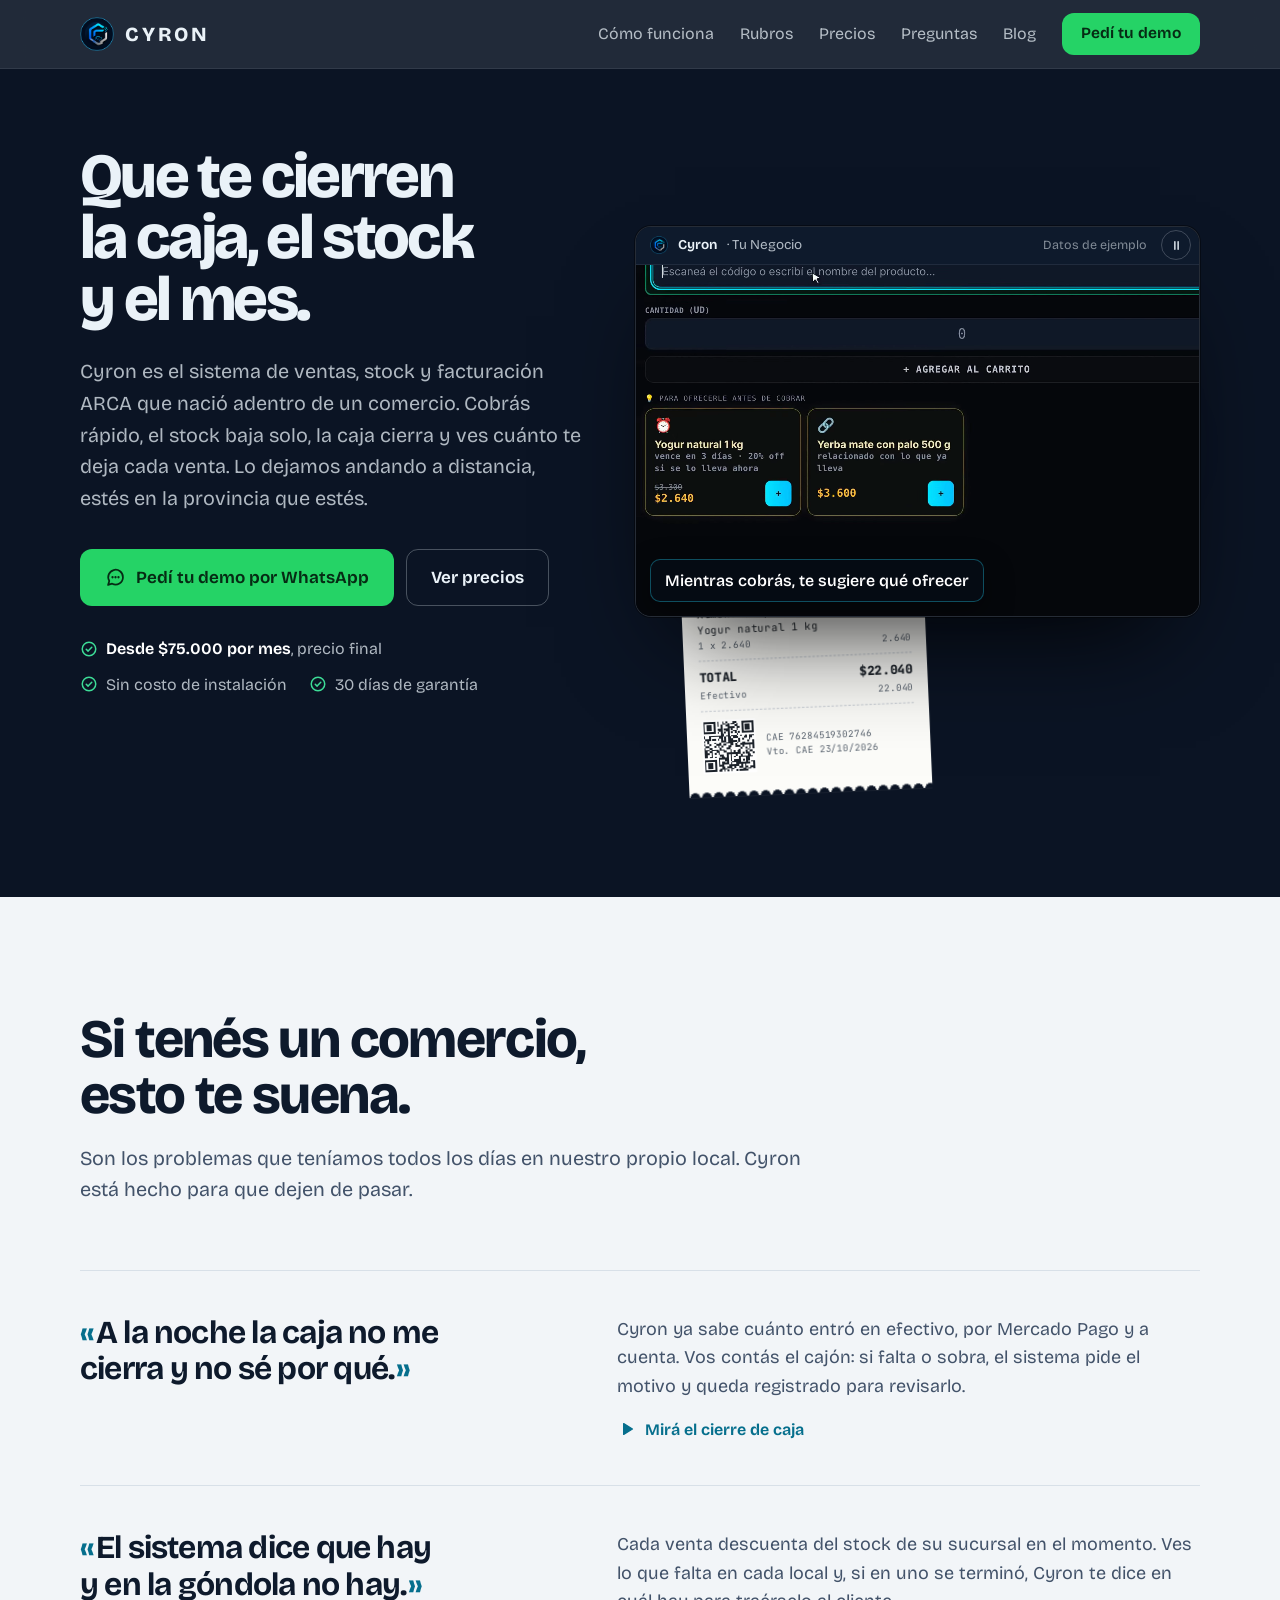
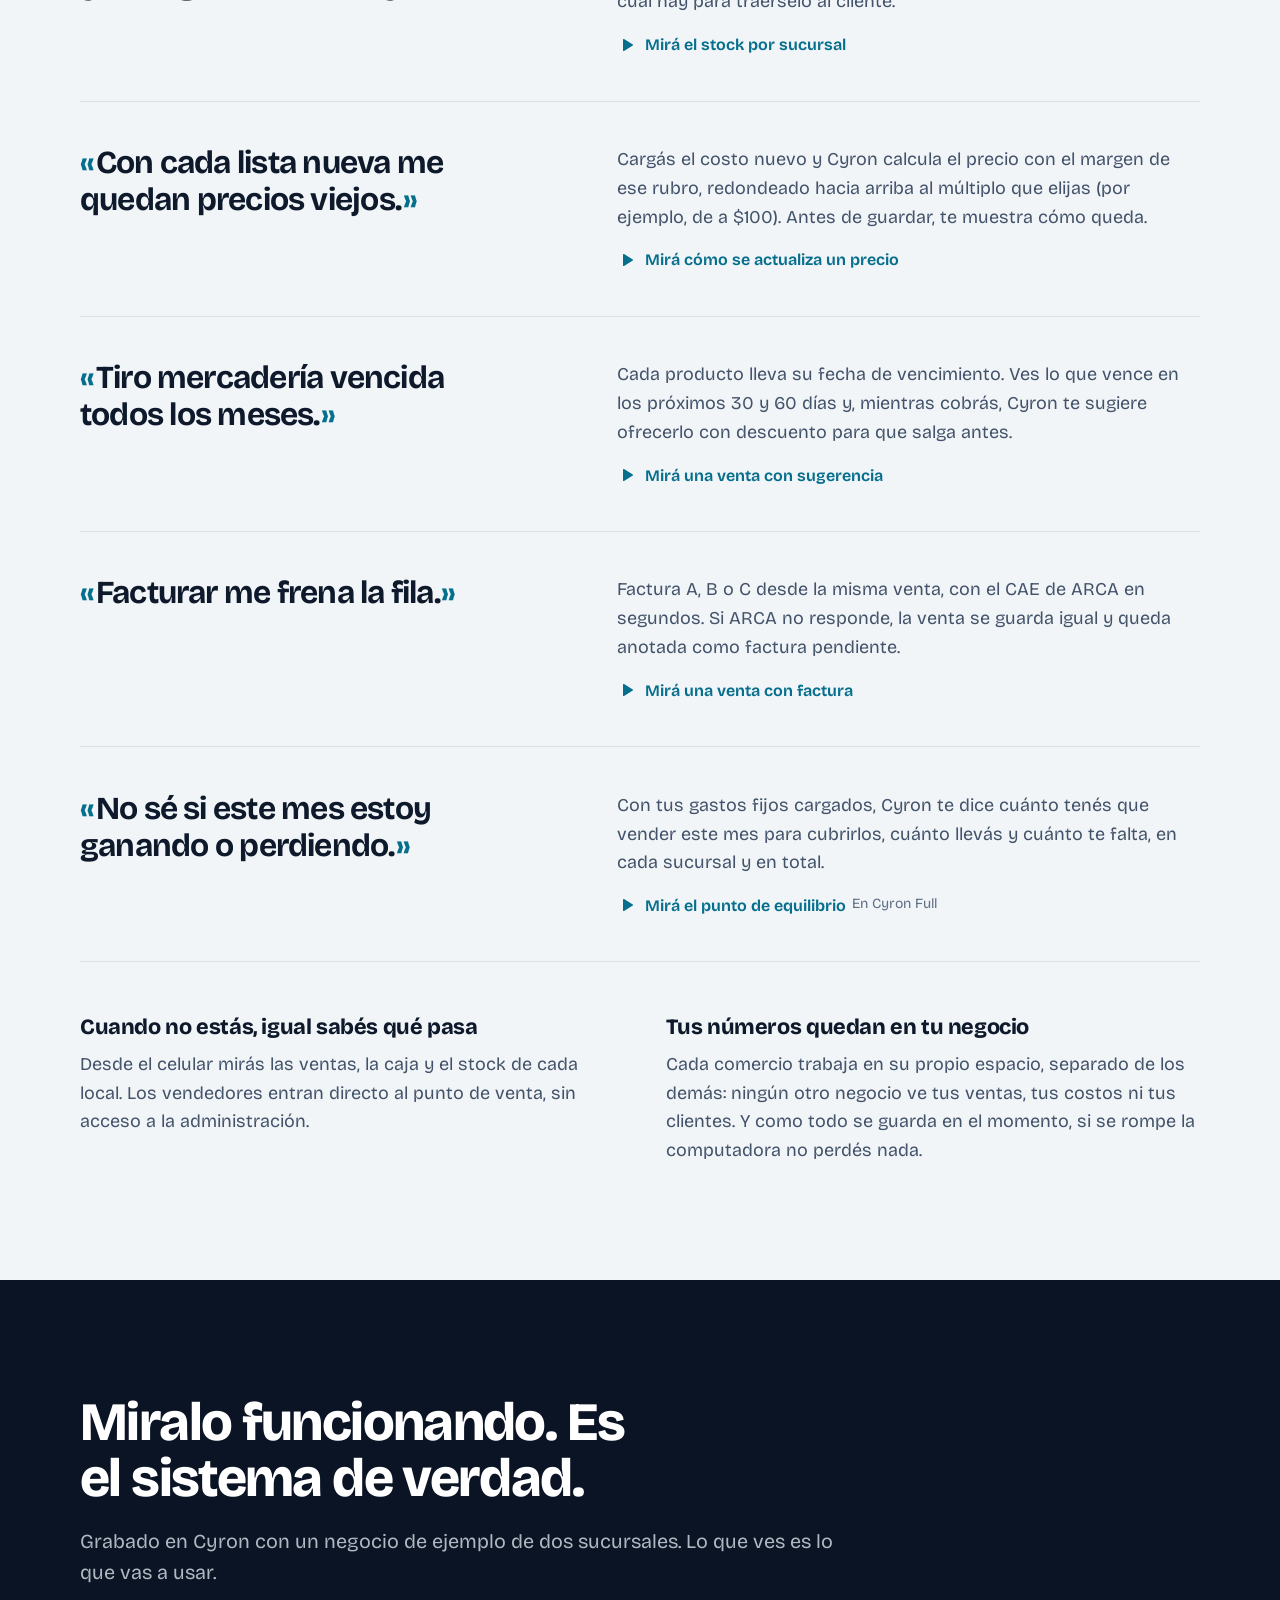
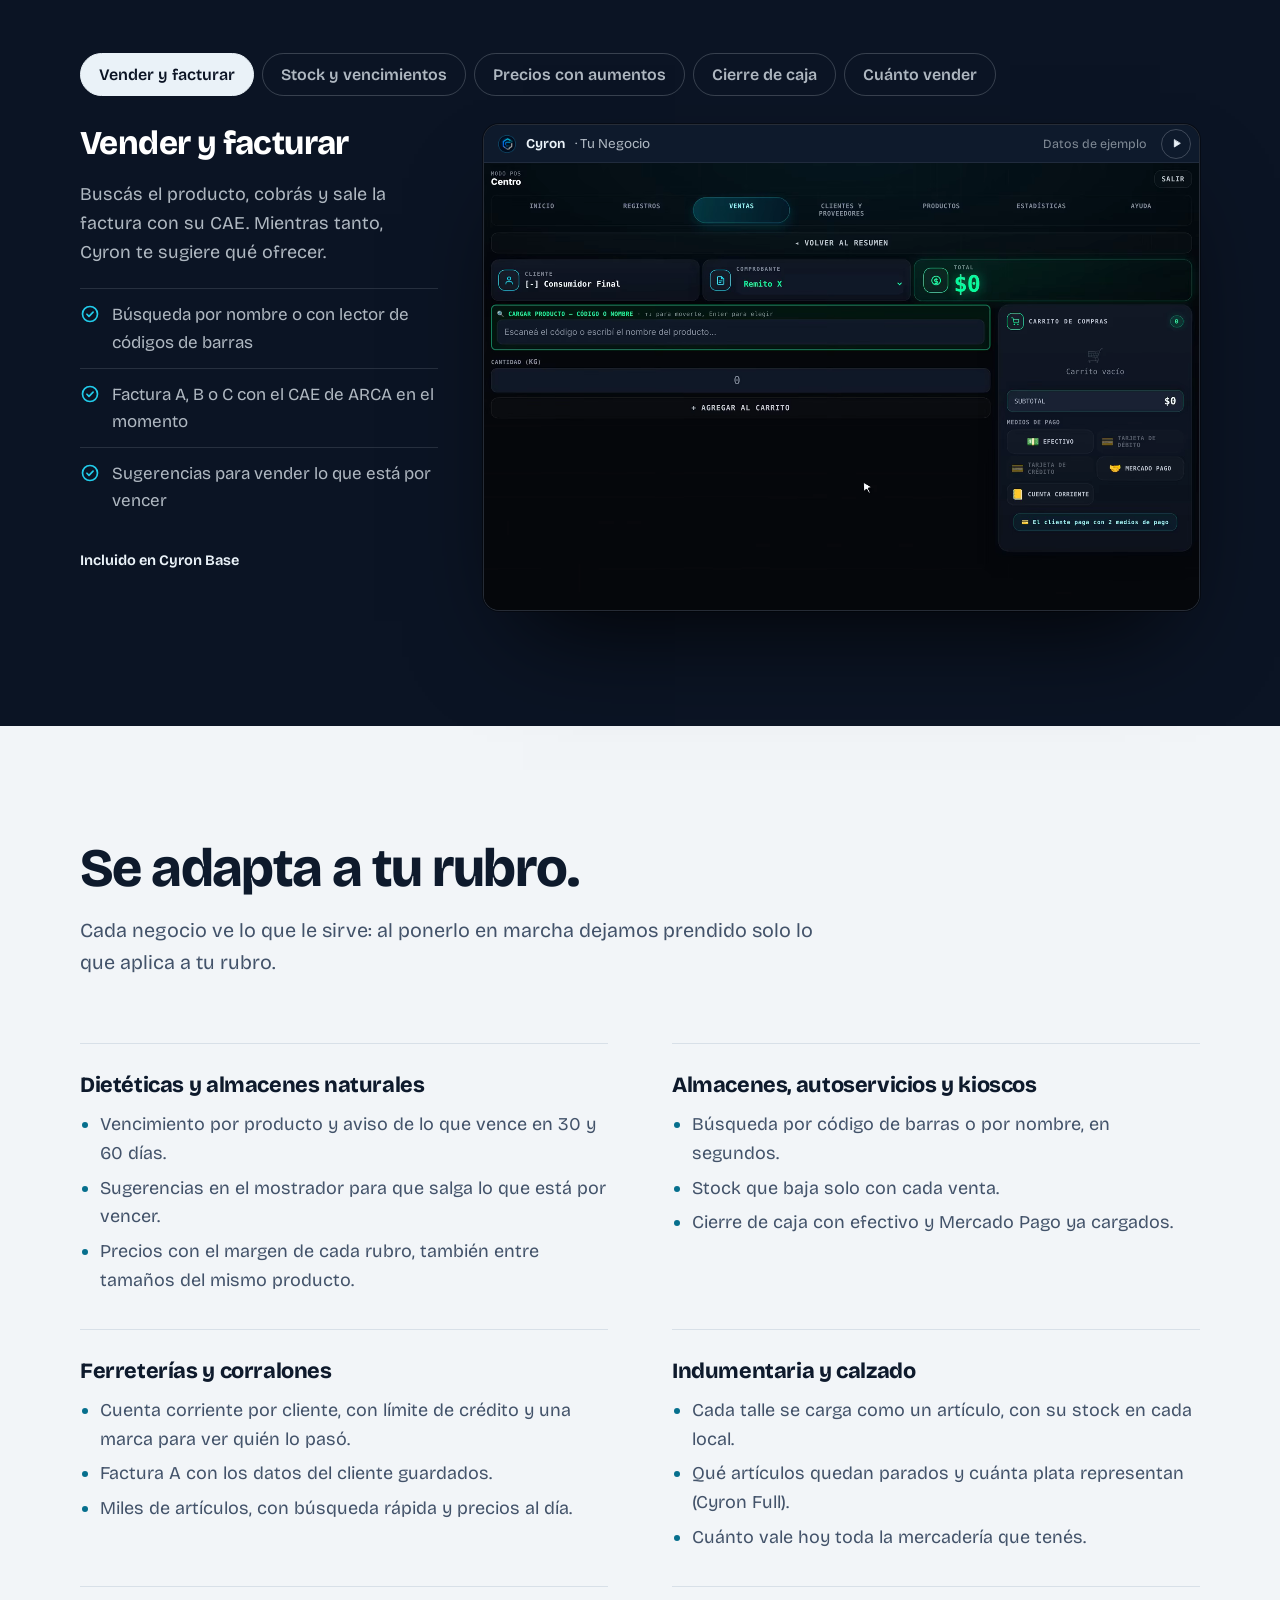
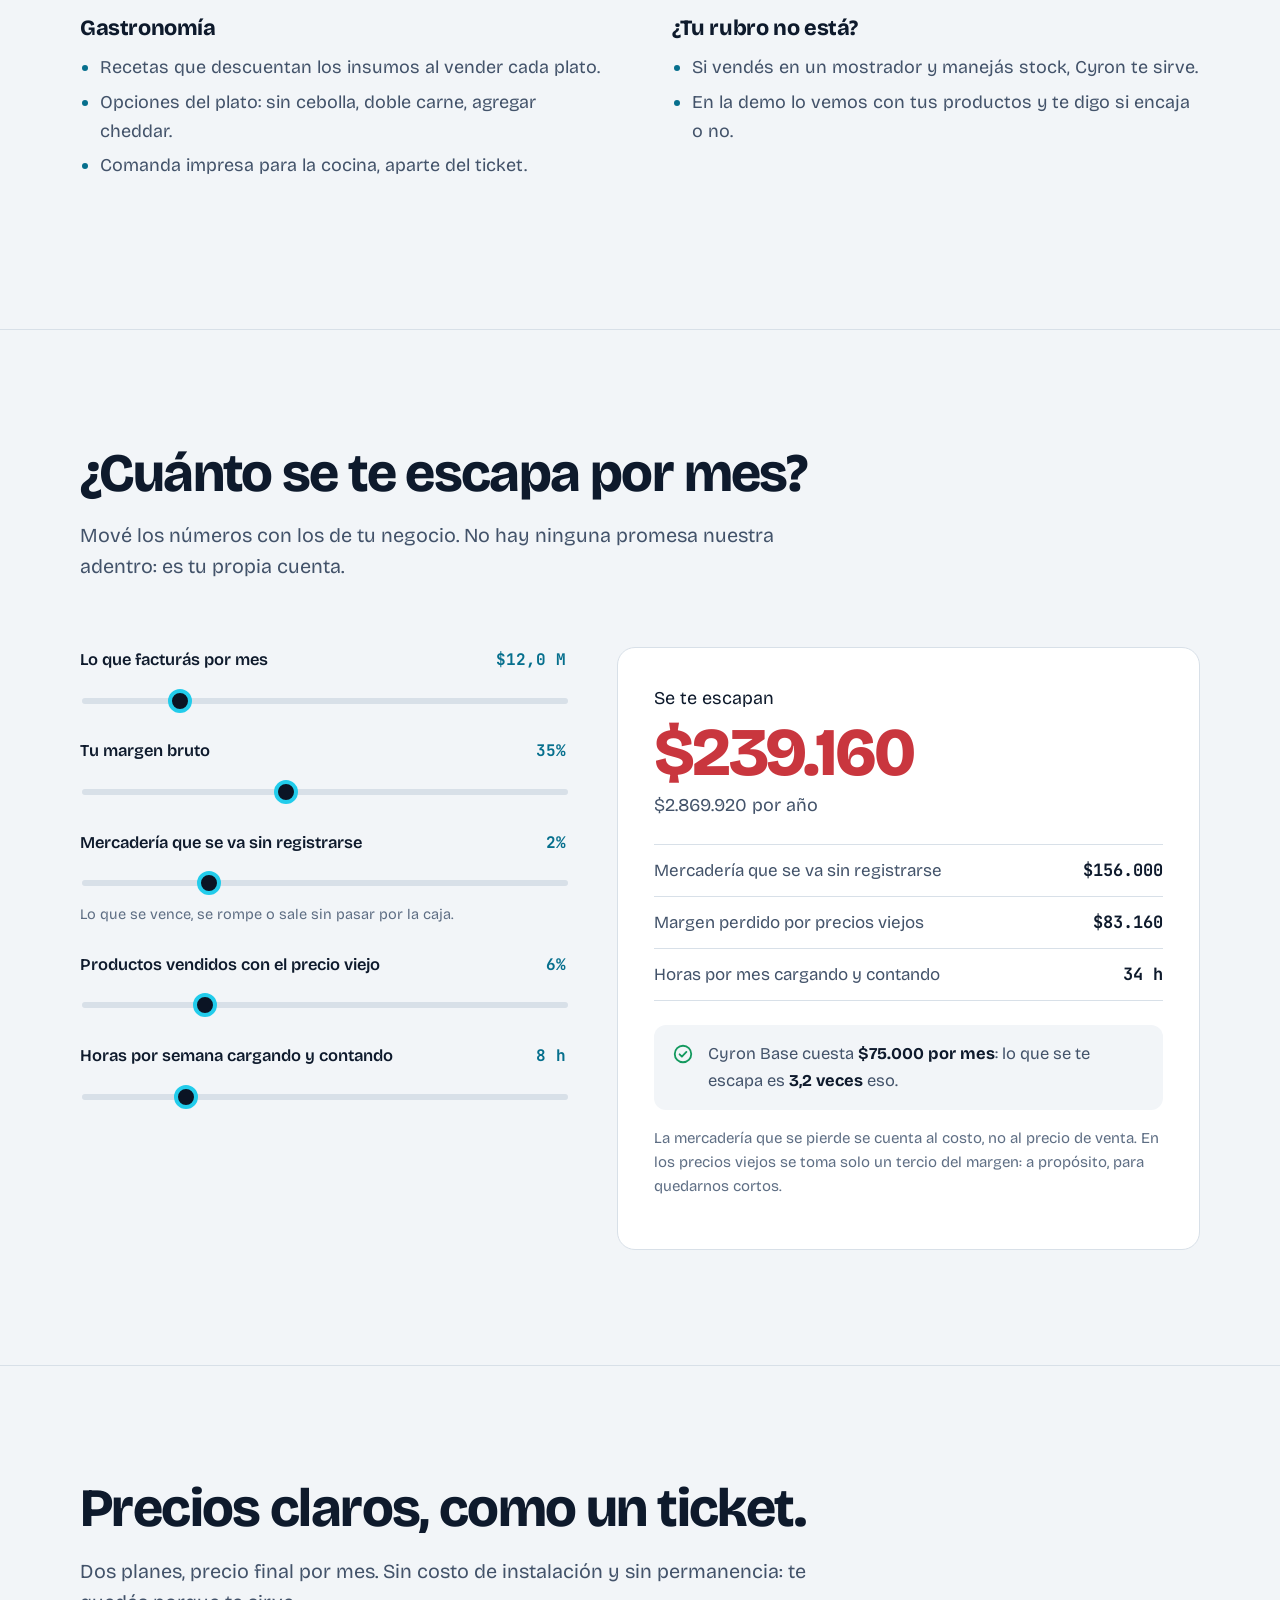
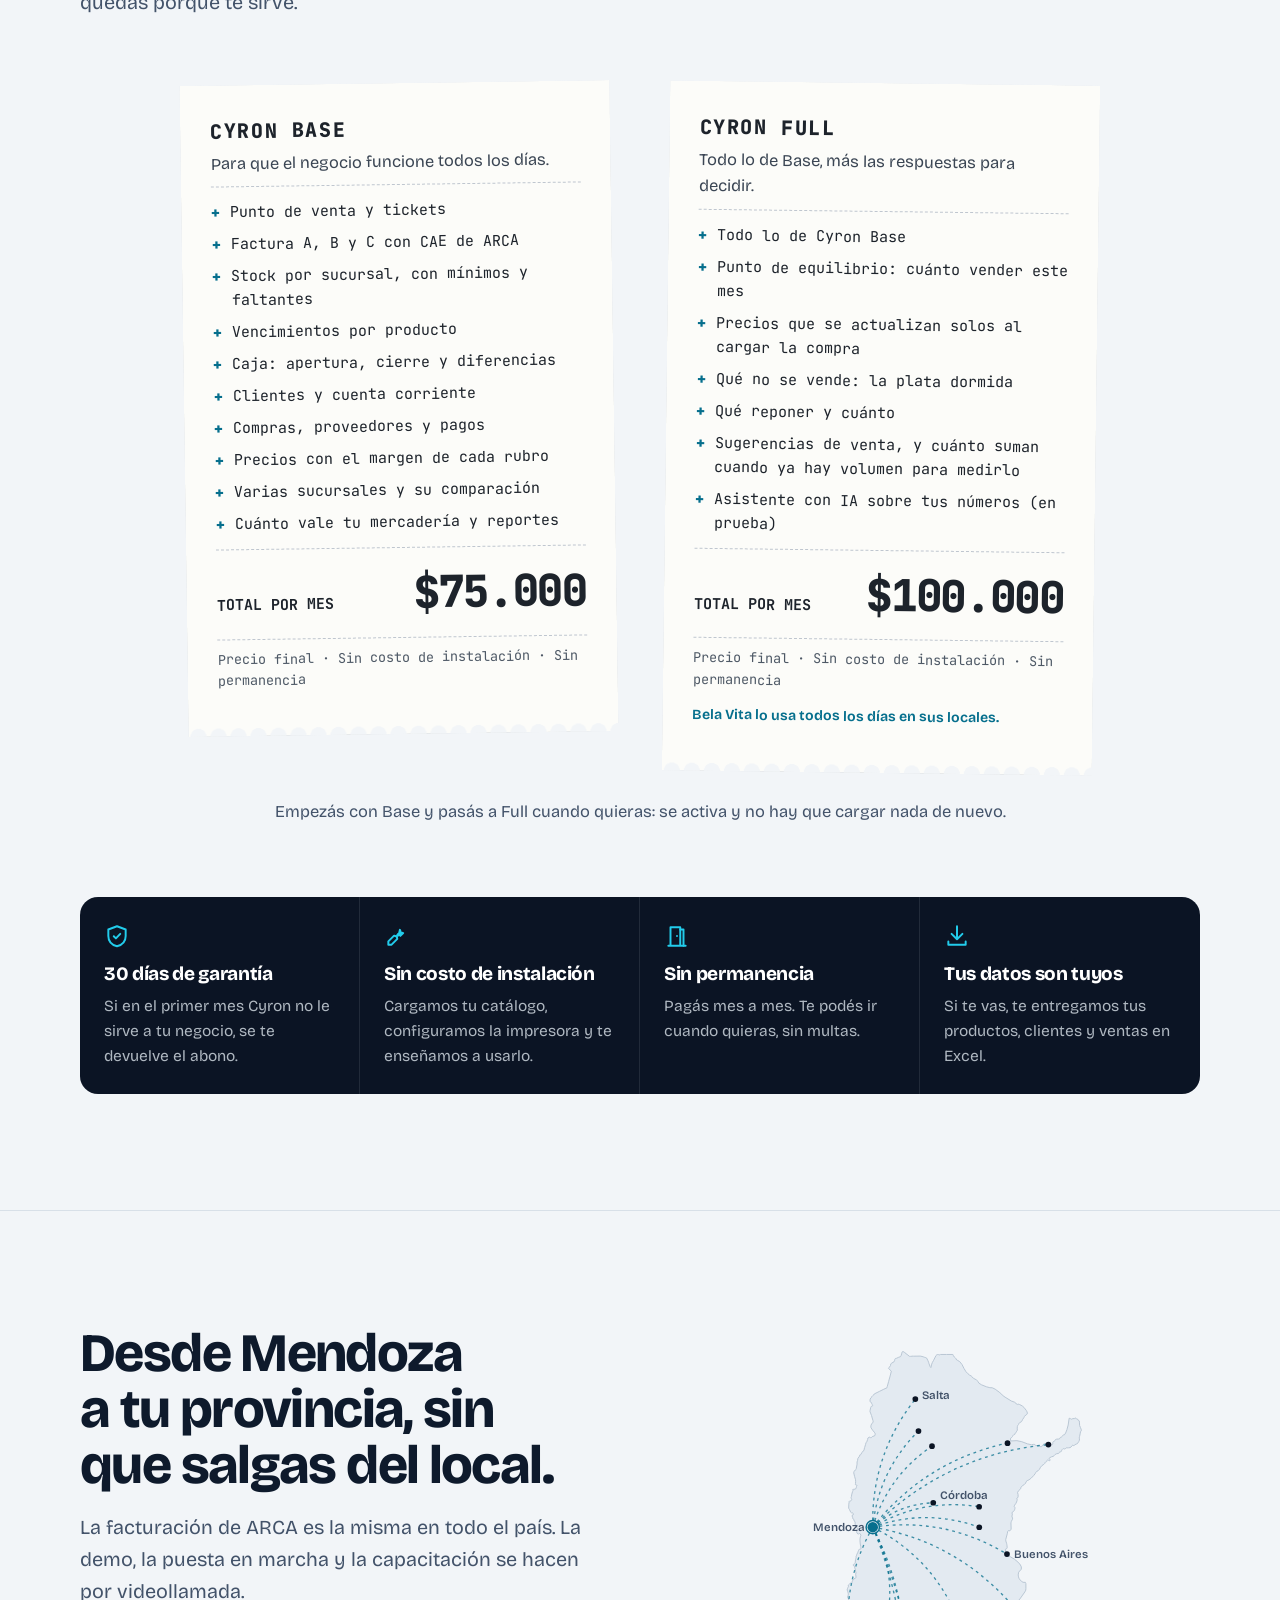
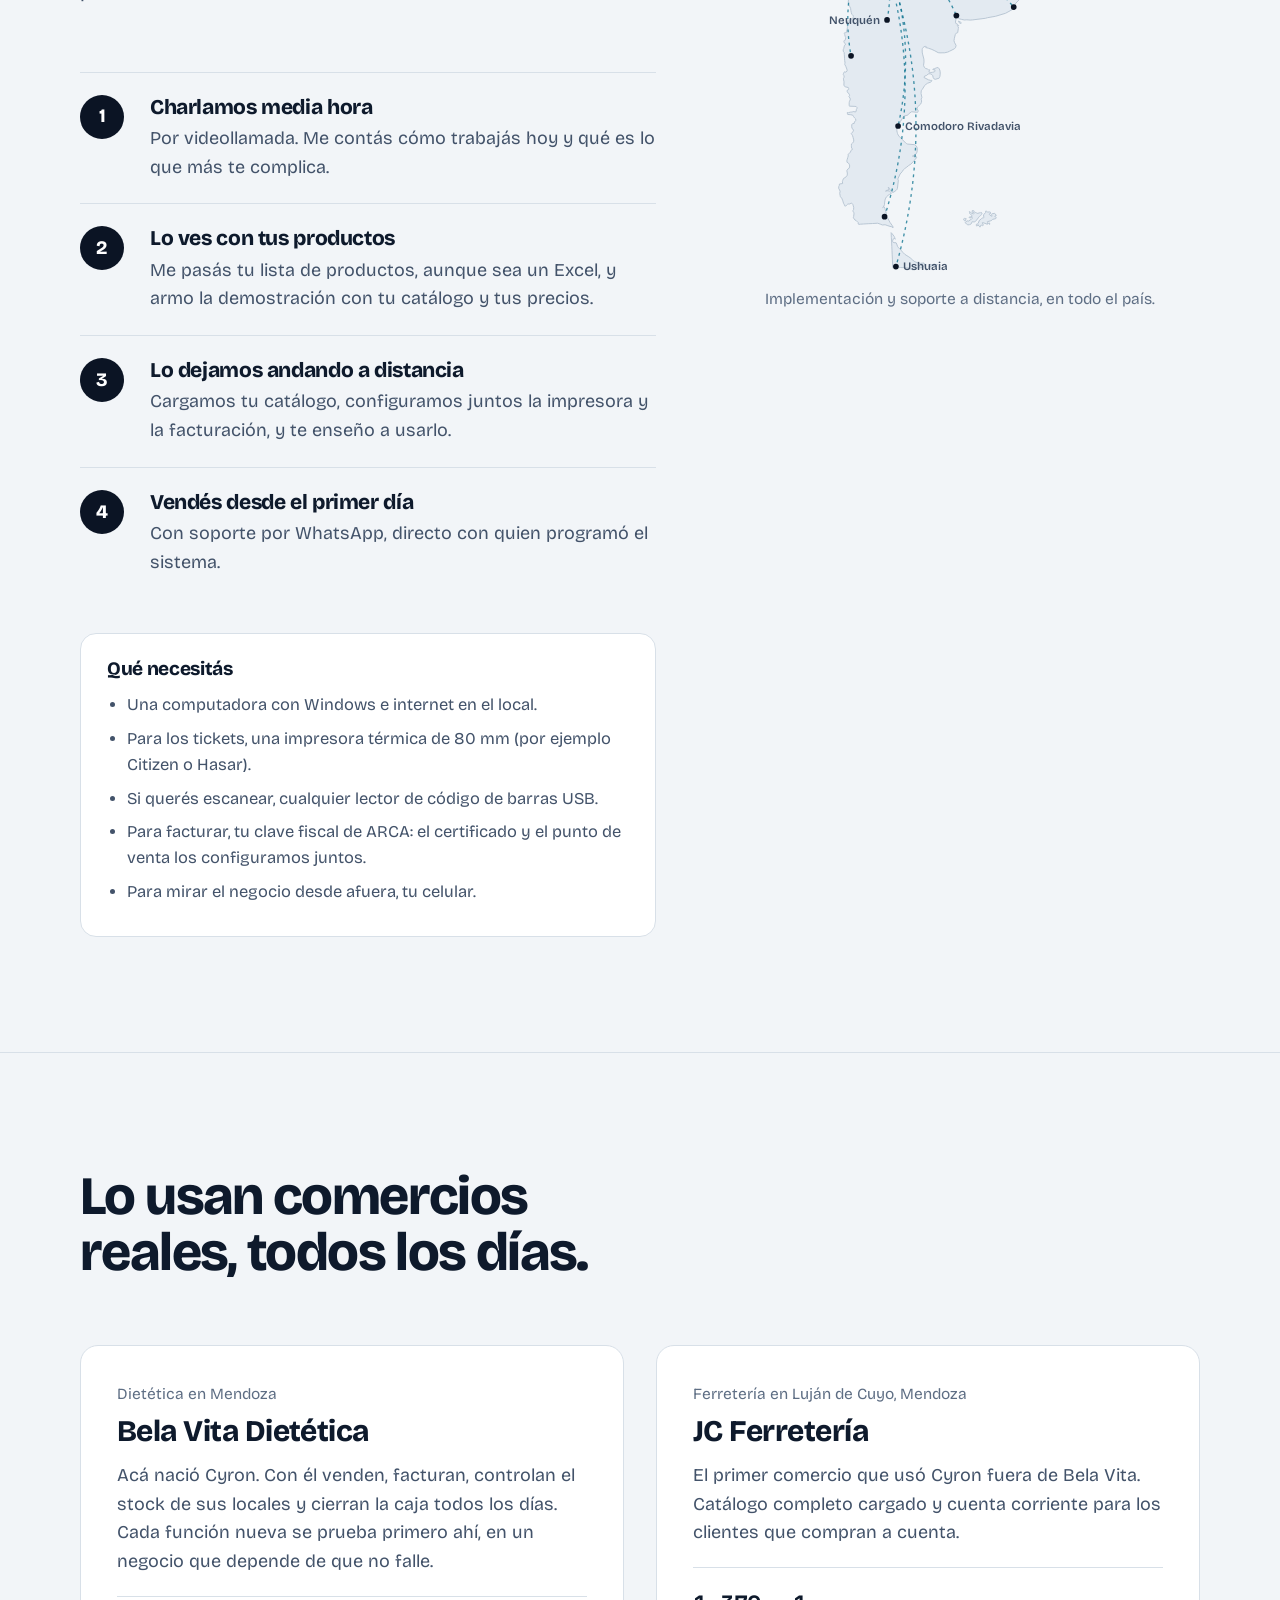
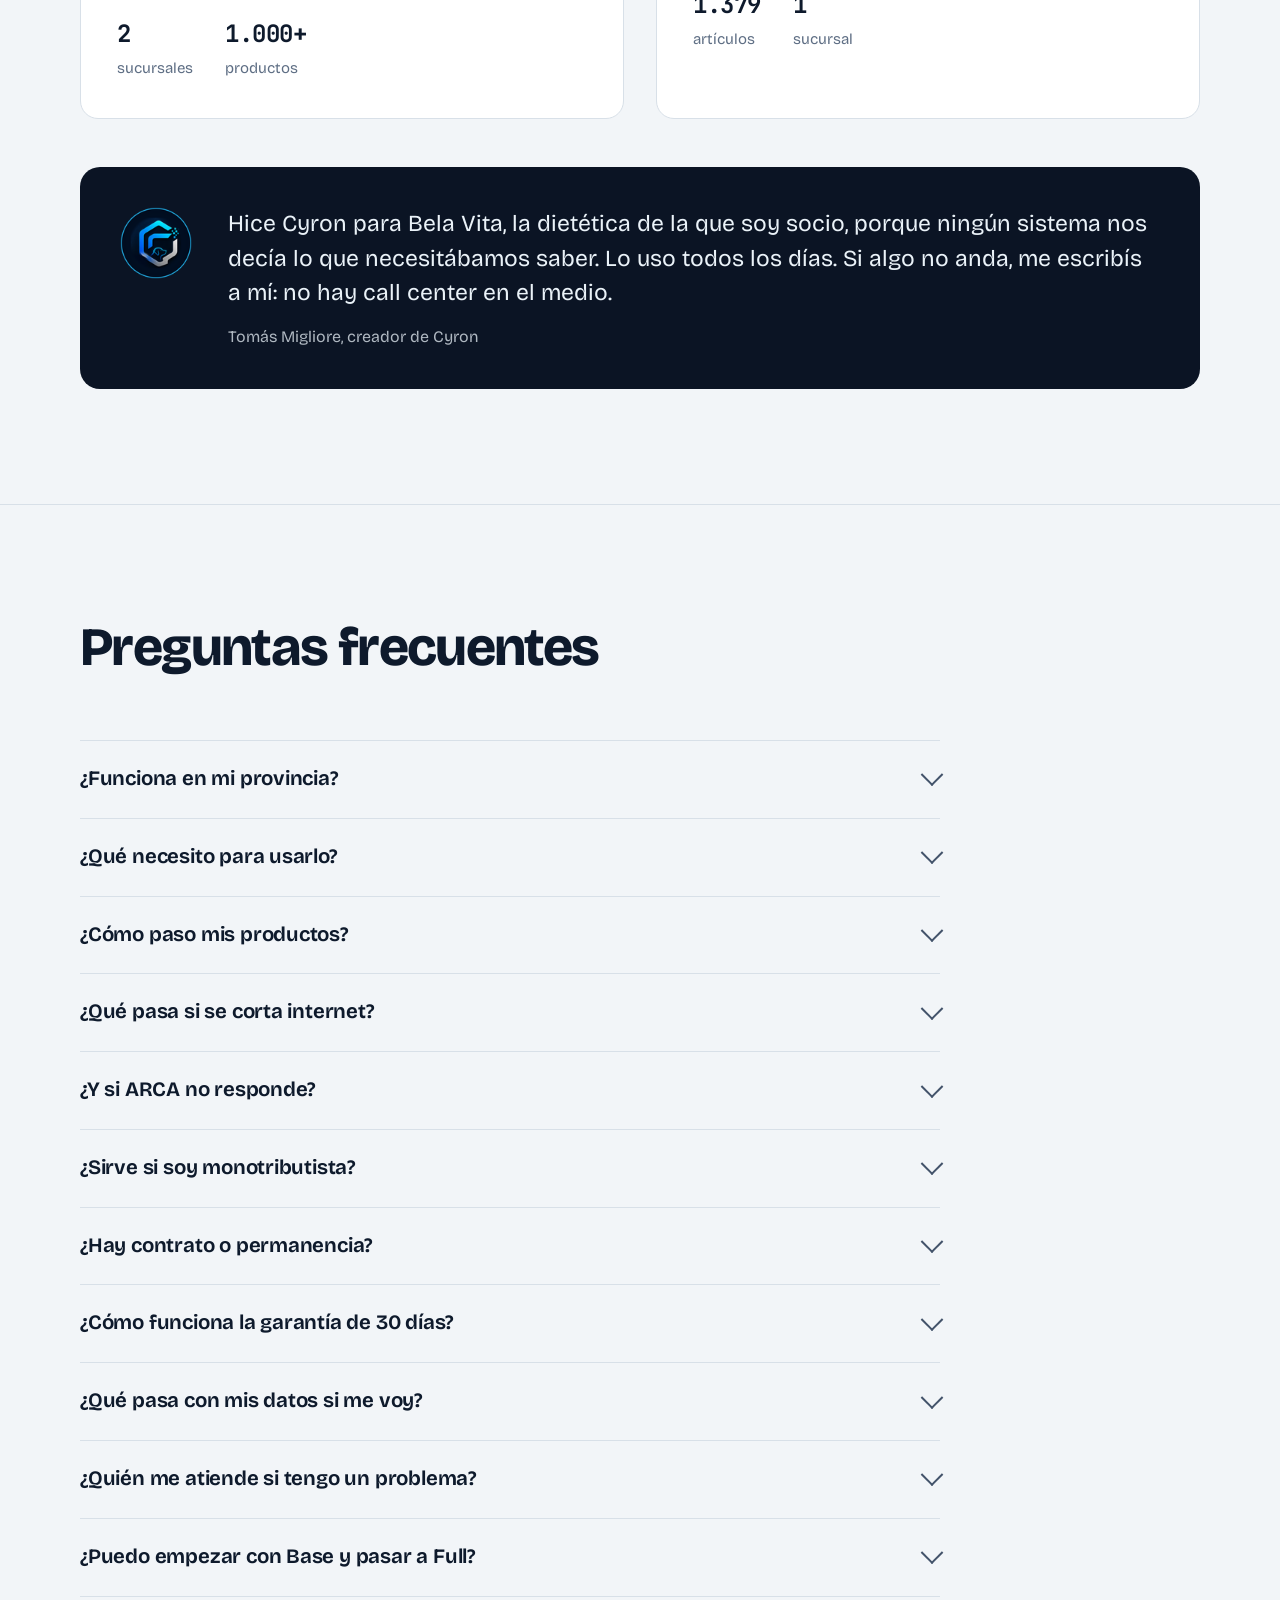
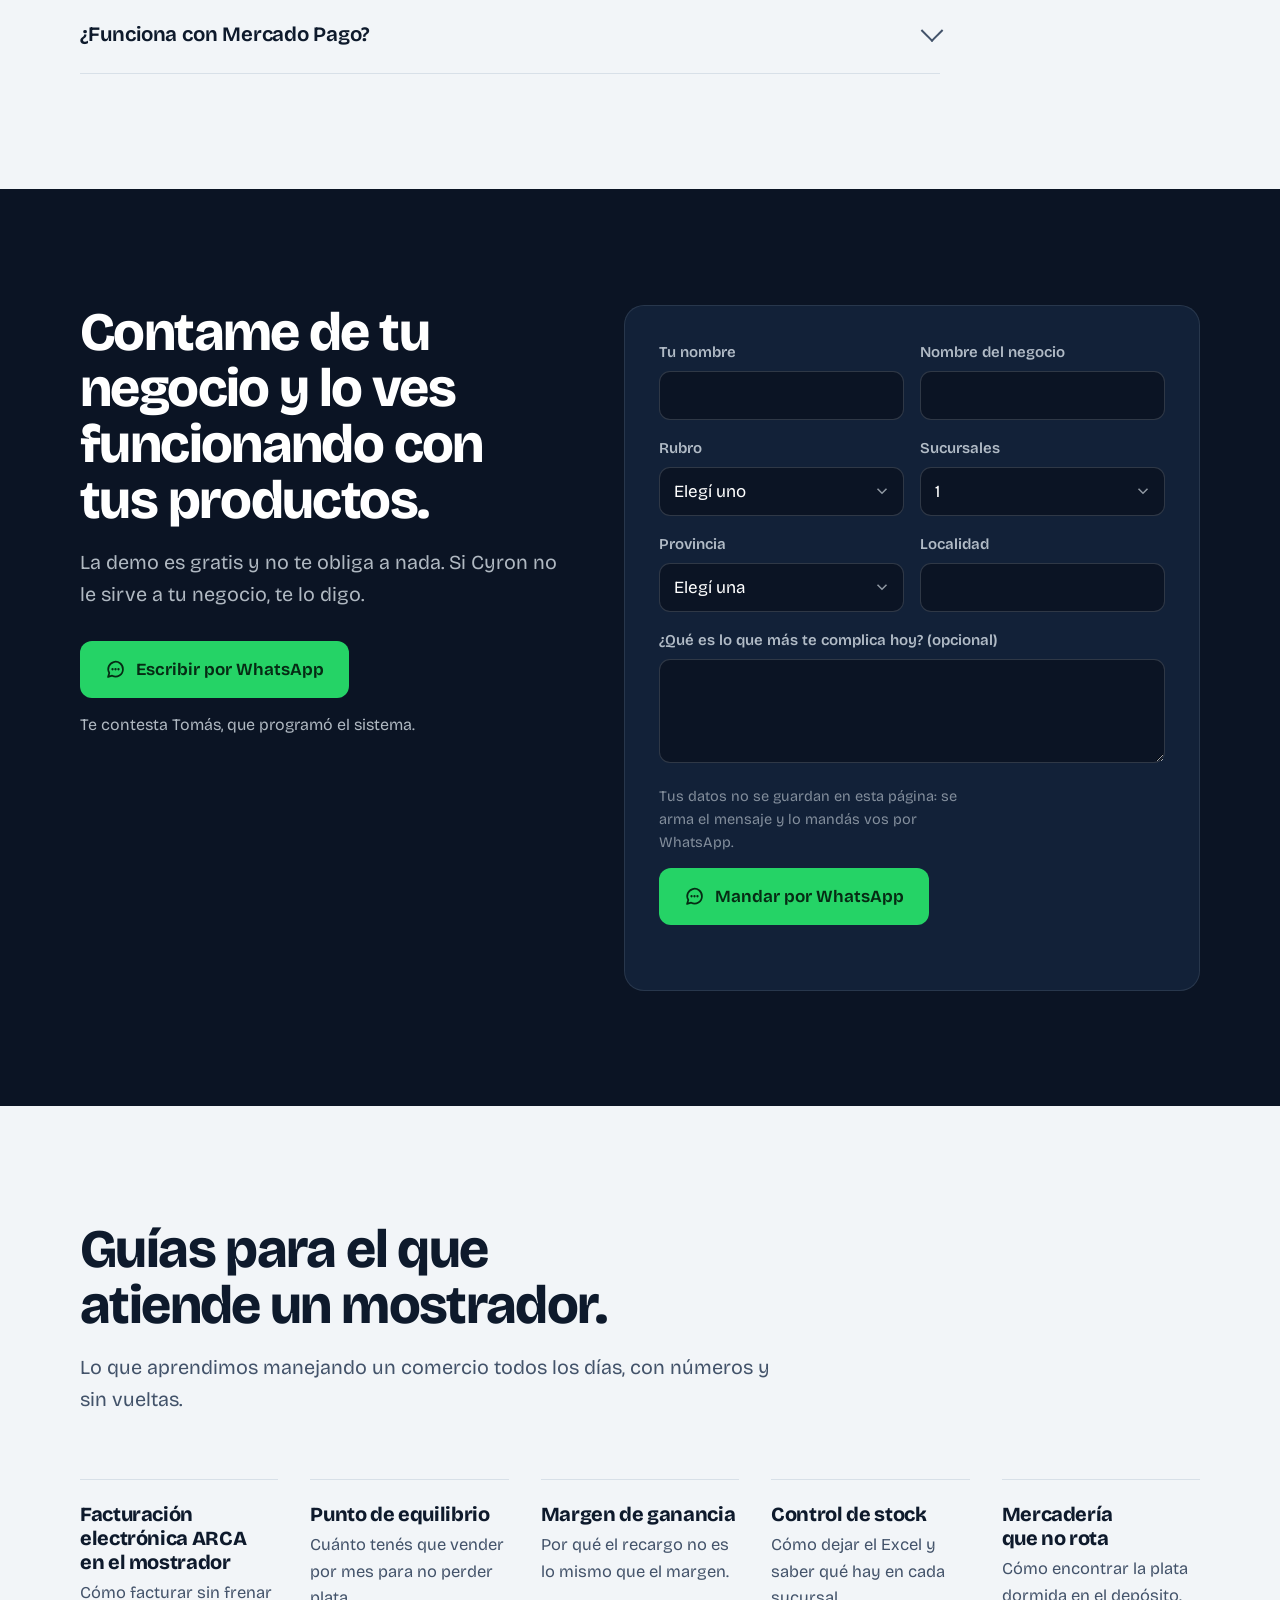
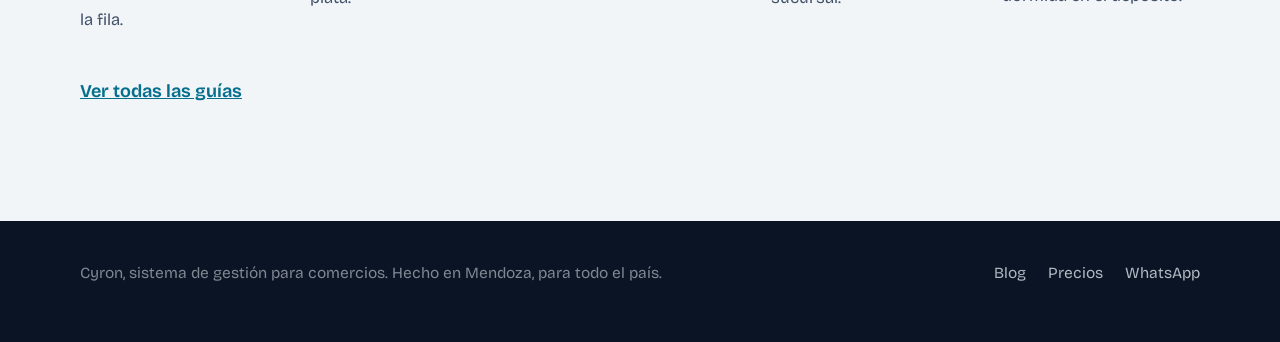
==== commit b3c825cc: "Casos: JC Ferretería con su nombre, ya autorizado JC dio el visto bueno para aparecer con su nombre " ====
--- a/index.html
+++ b/index.html
@@ -912,8 +912,8 @@
         <div class="cifras"><div><b>2</b><span>sucursales</span></div><div><b>1.000+</b><span>productos</span></div></div>
       </article>
       <article class="caso">
-        <div class="lugar">Ferretería en Mendoza</div>
-        <h3>Una ferretería de un local</h3>
+        <div class="lugar">Ferretería en Luján de Cuyo, Mendoza</div>
+        <h3>JC Ferretería</h3>
         <p>El primer comercio que usó Cyron fuera de Bela Vita. Catálogo completo cargado y cuenta corriente para los clientes que compran a cuenta.</p>
         <div class="cifras"><div><b>1.379</b><span>artículos</span></div><div><b>1</b><span>sucursal</span></div></div>
       </article>
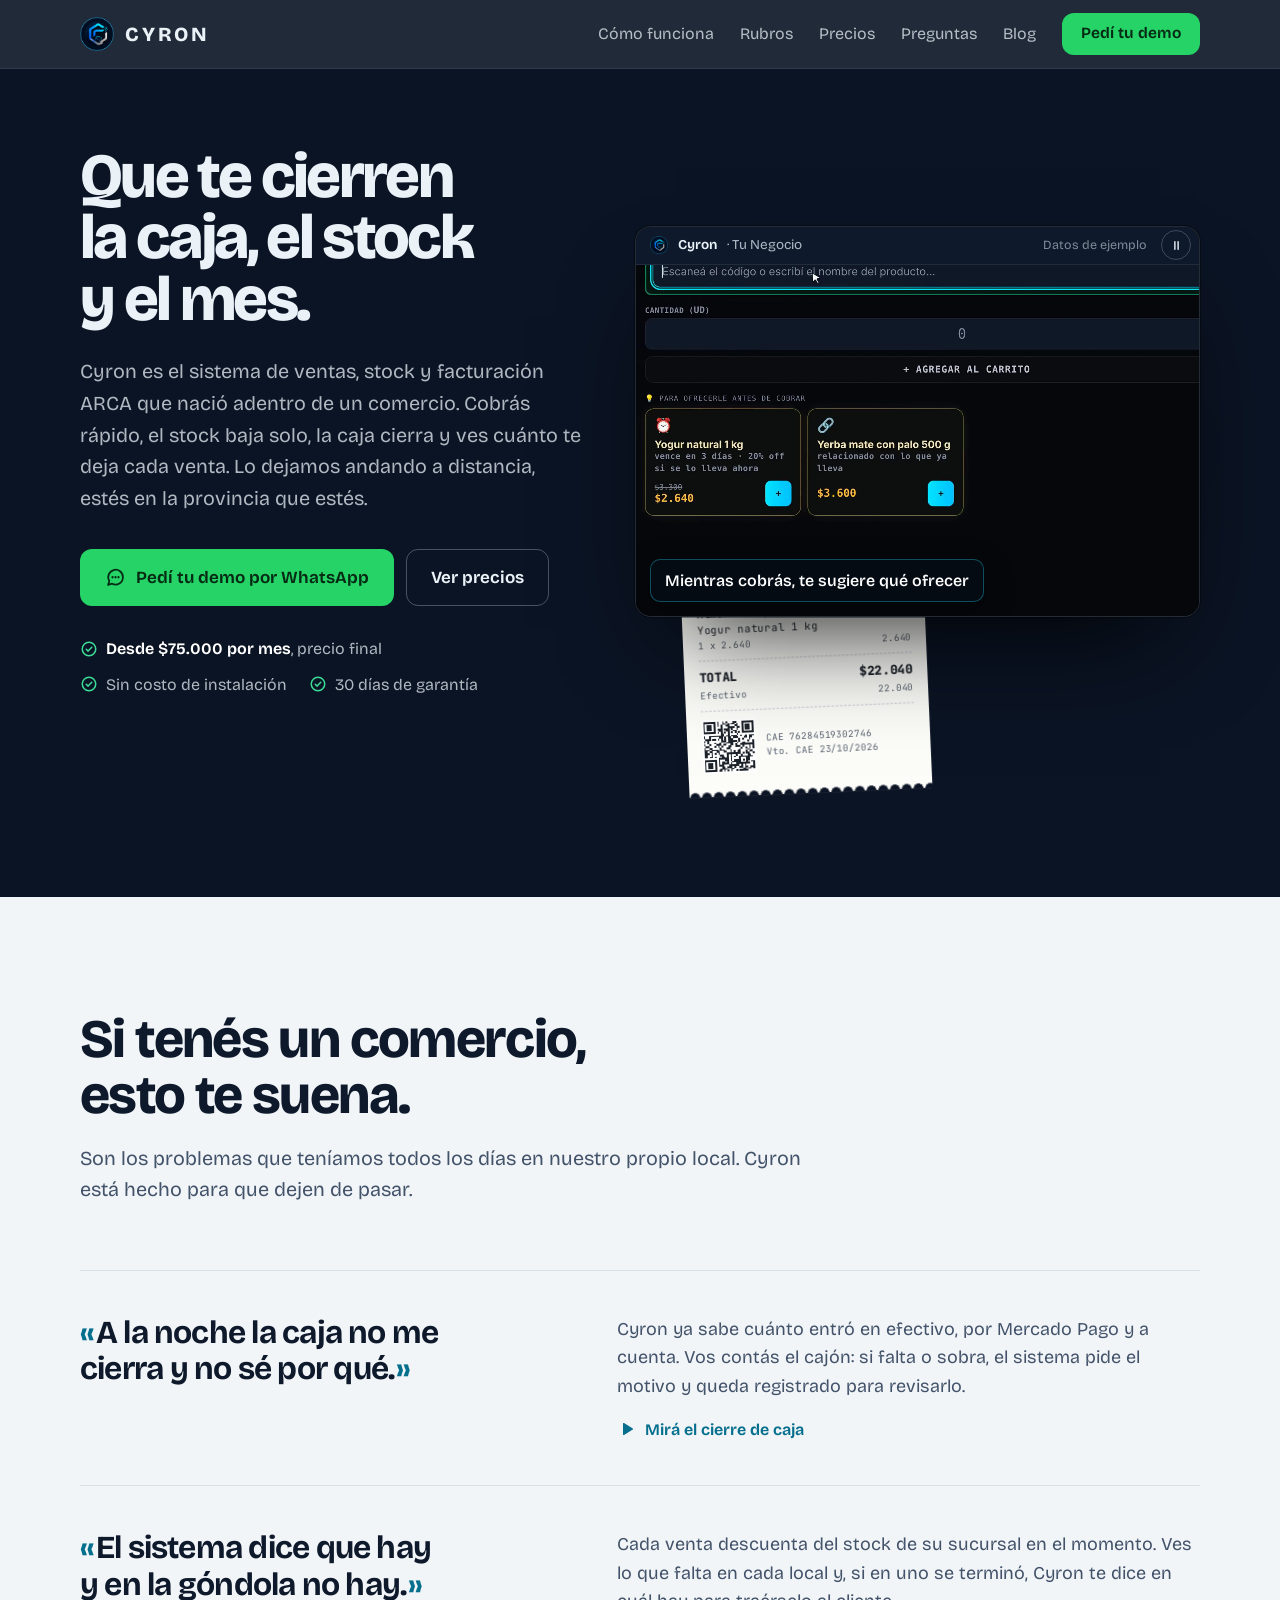
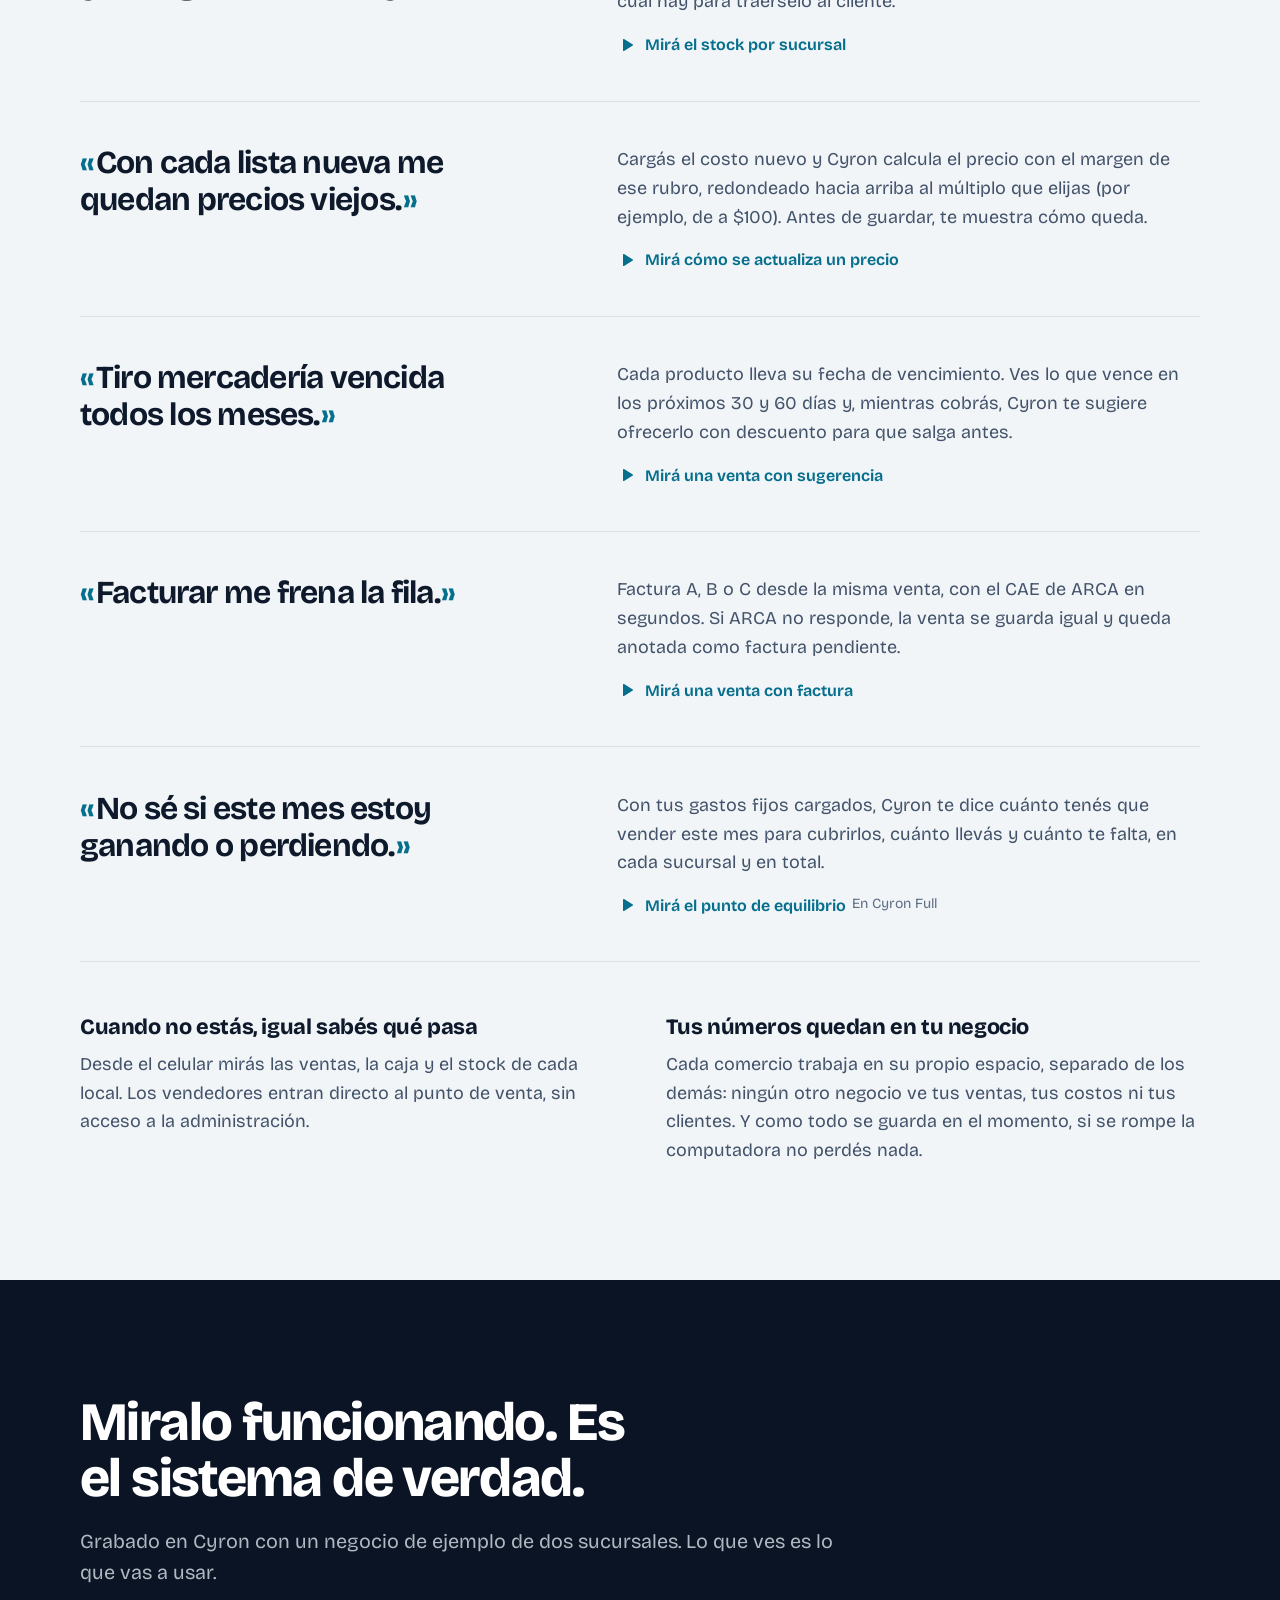
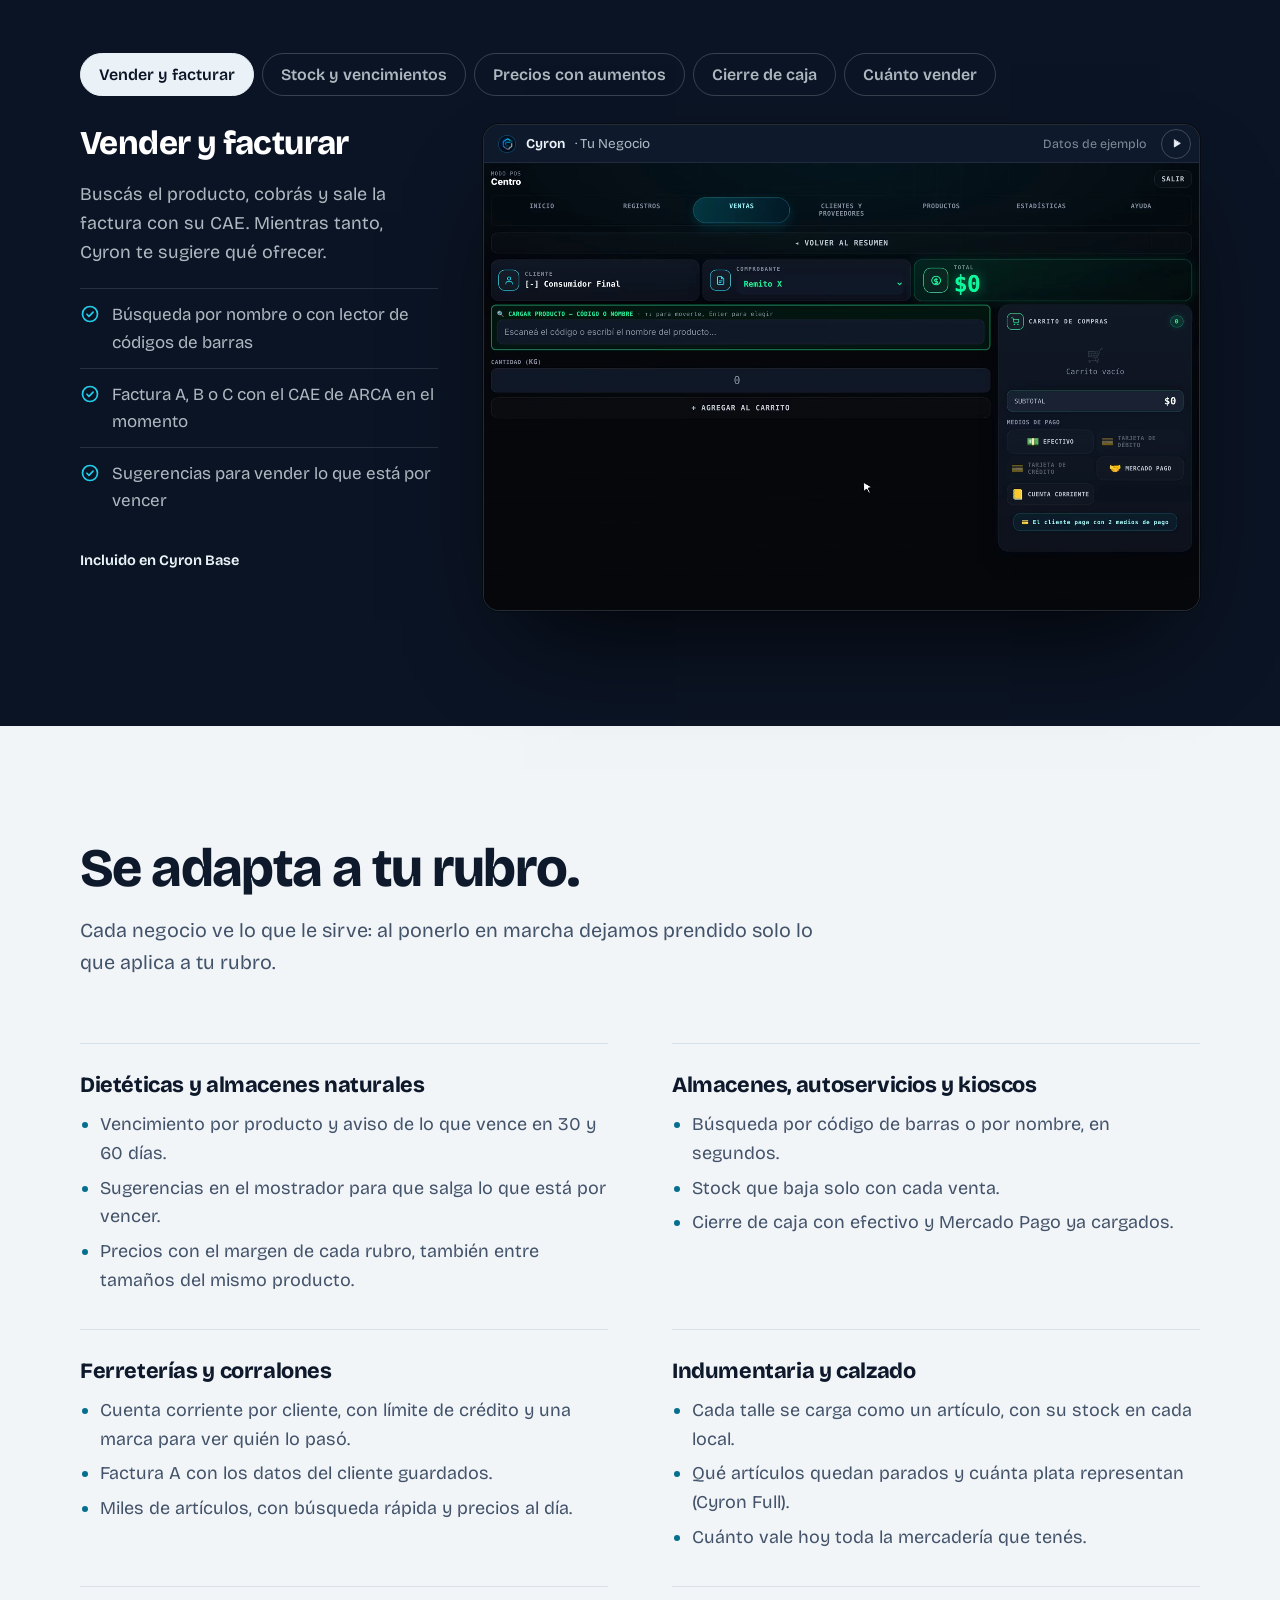
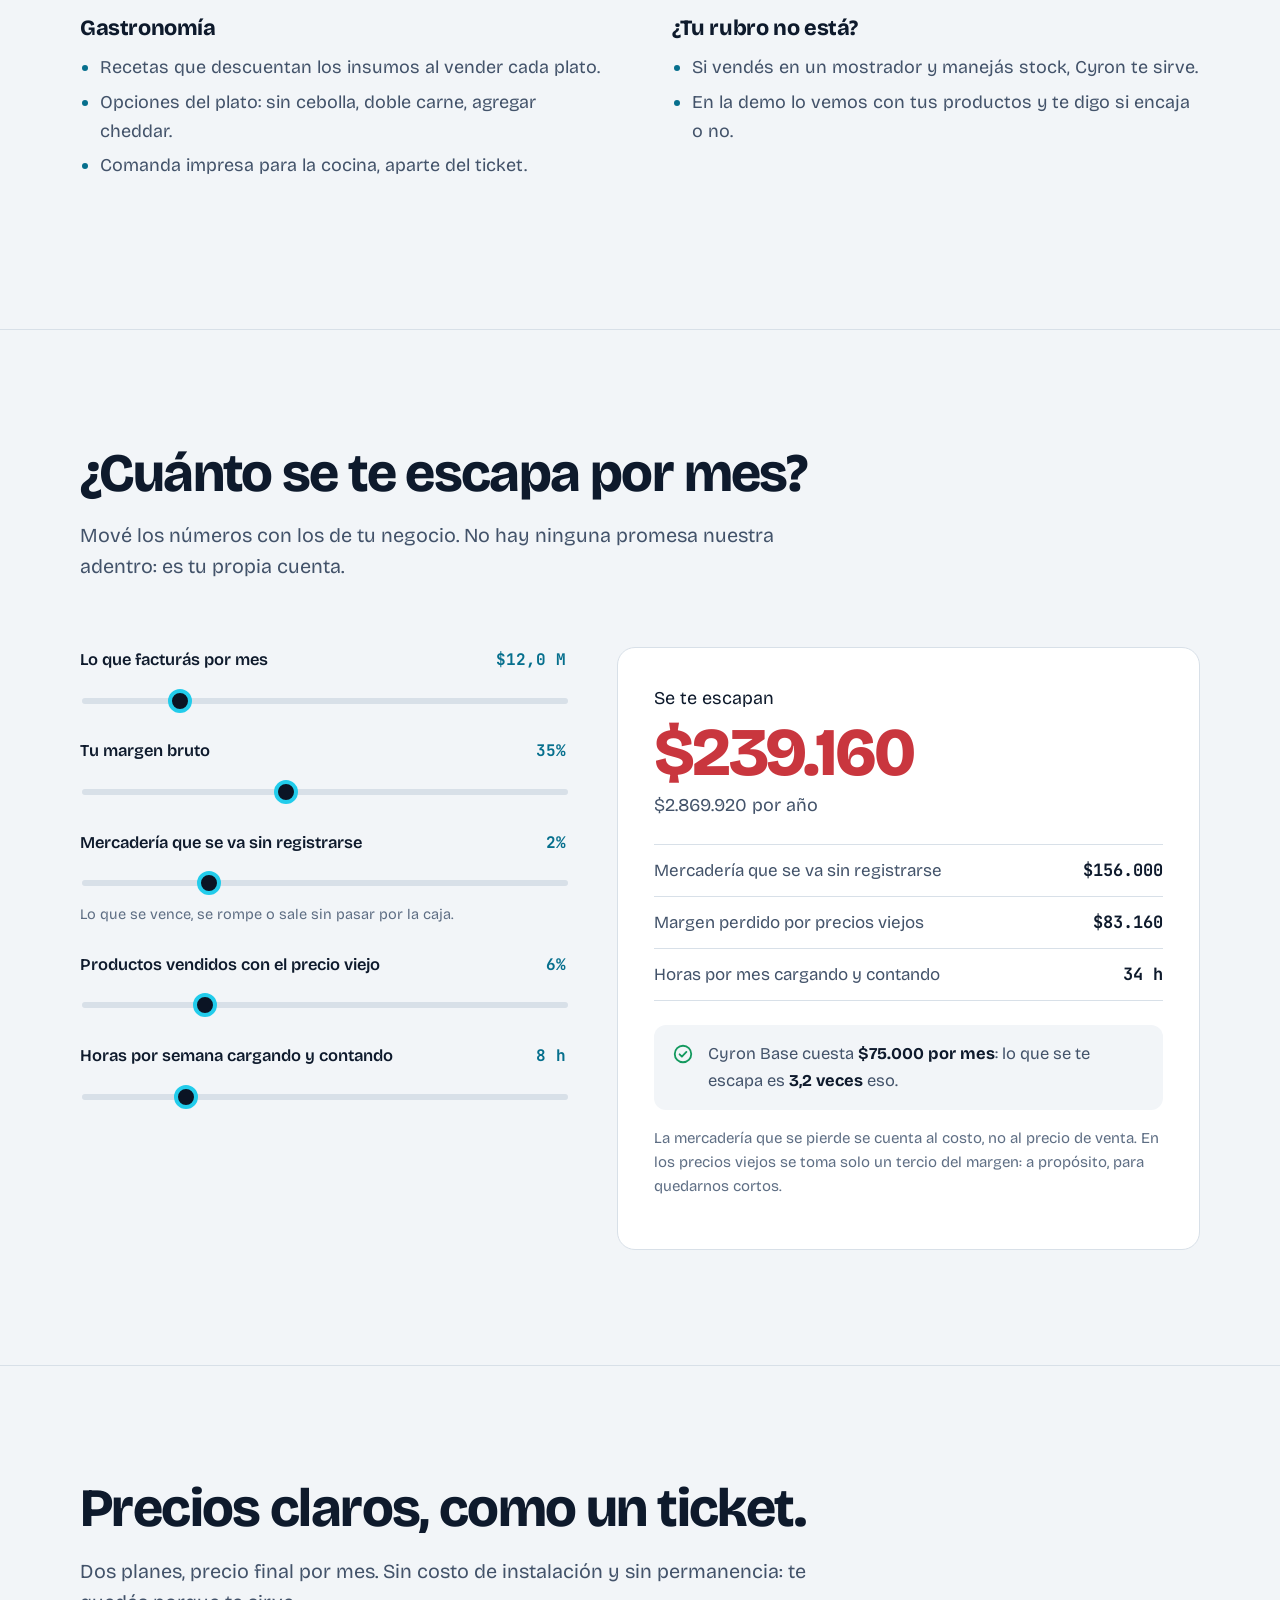
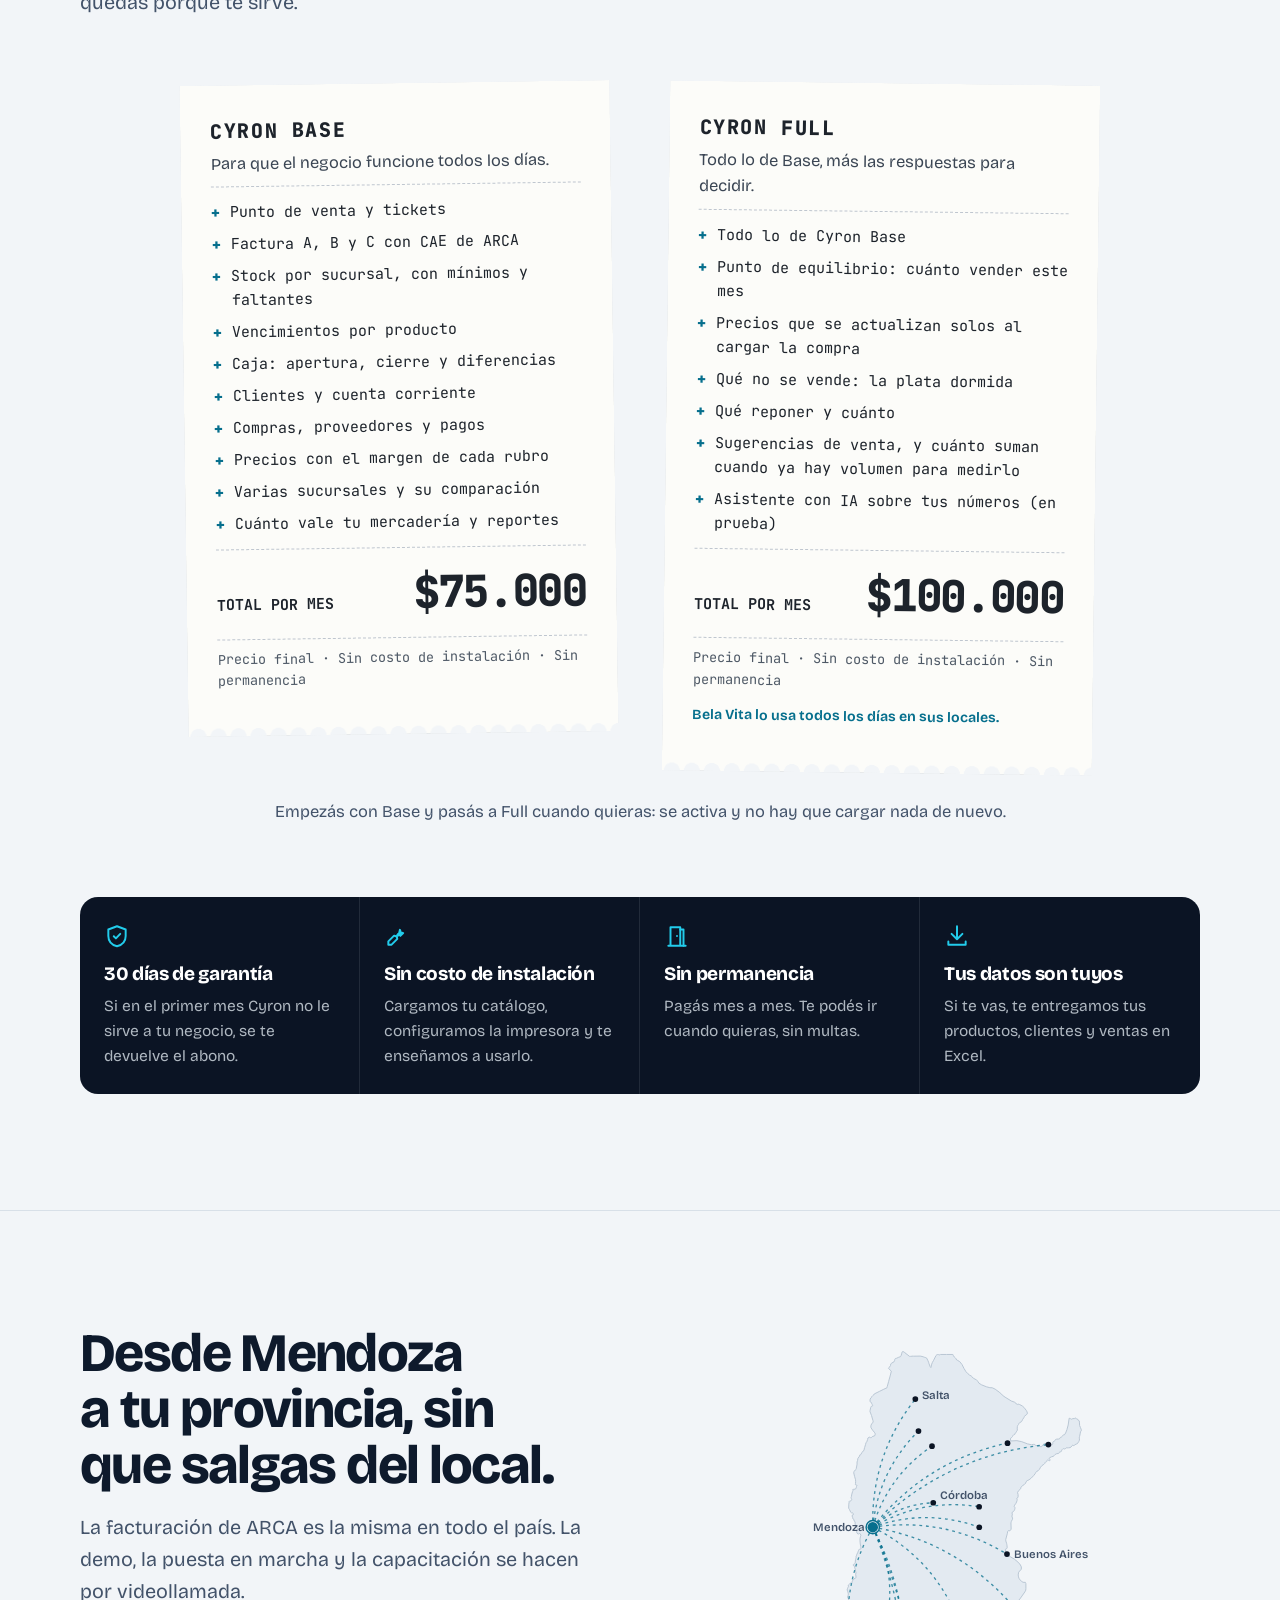
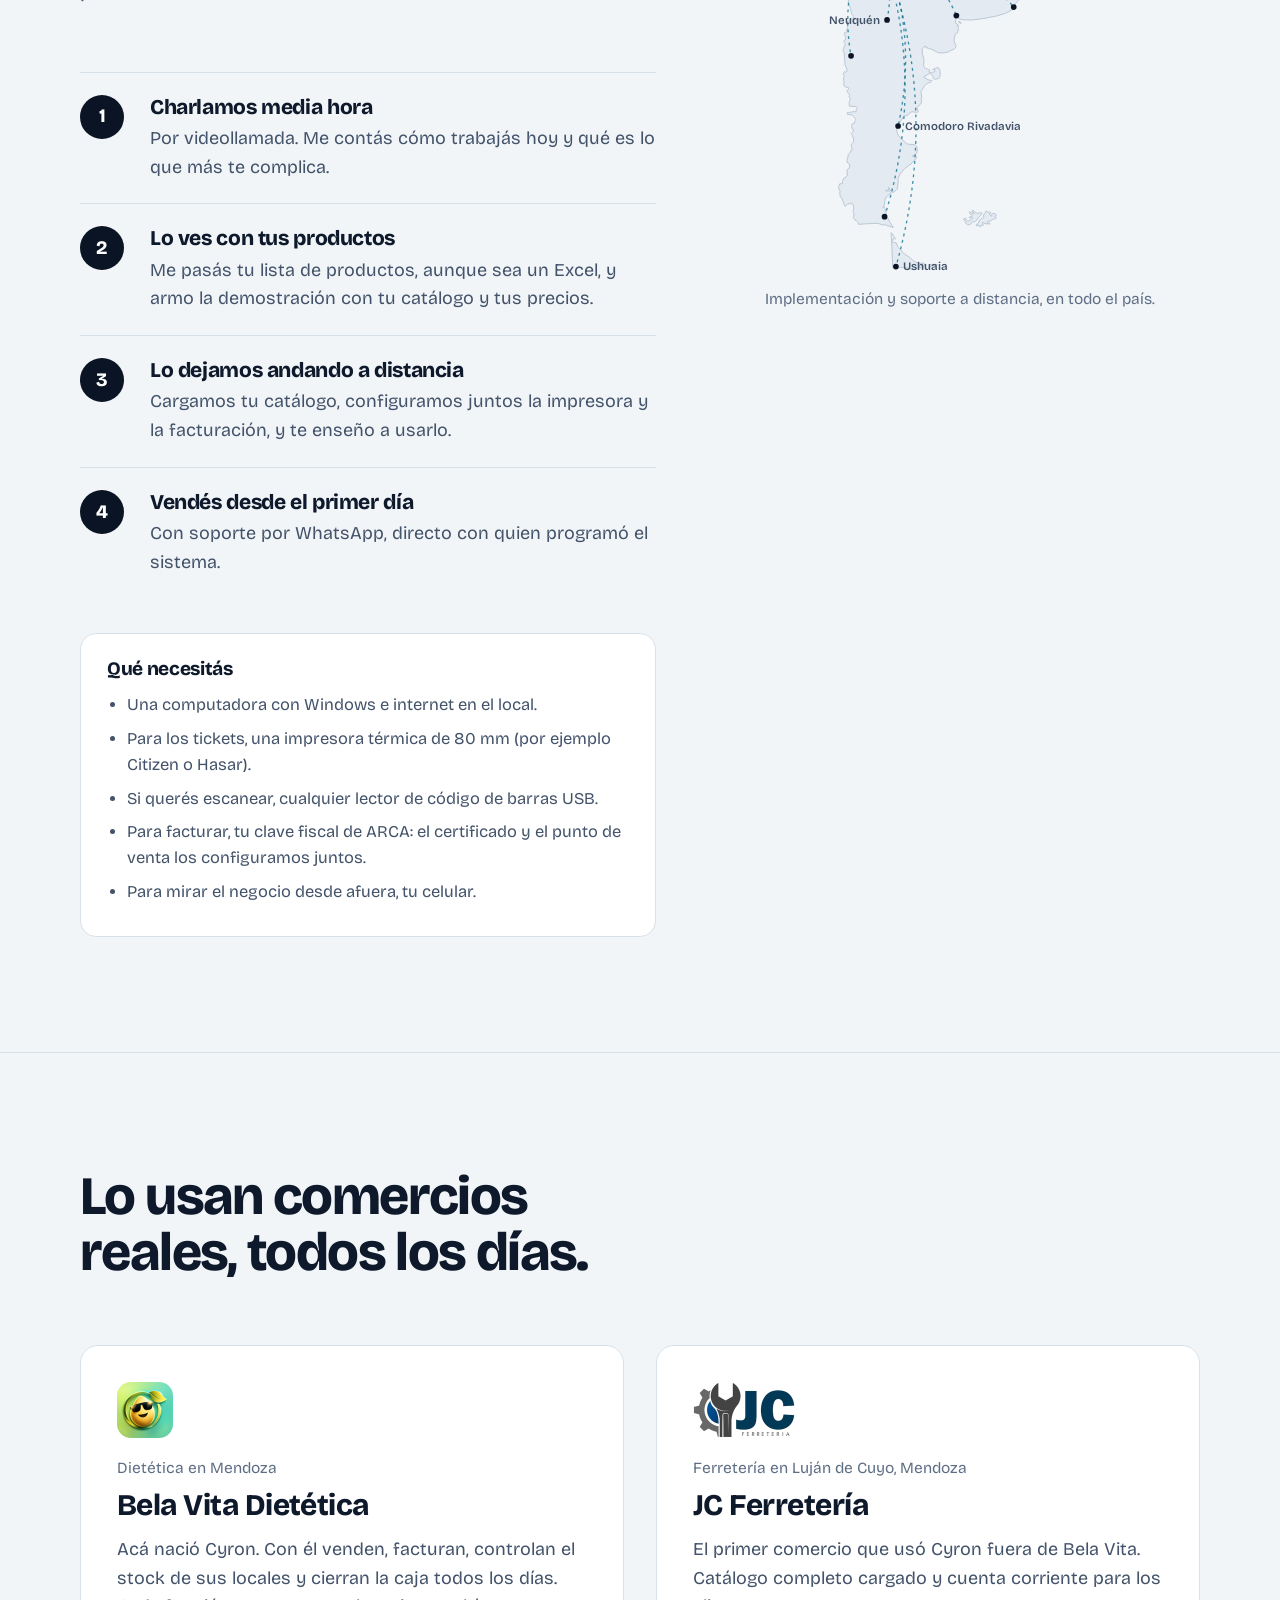
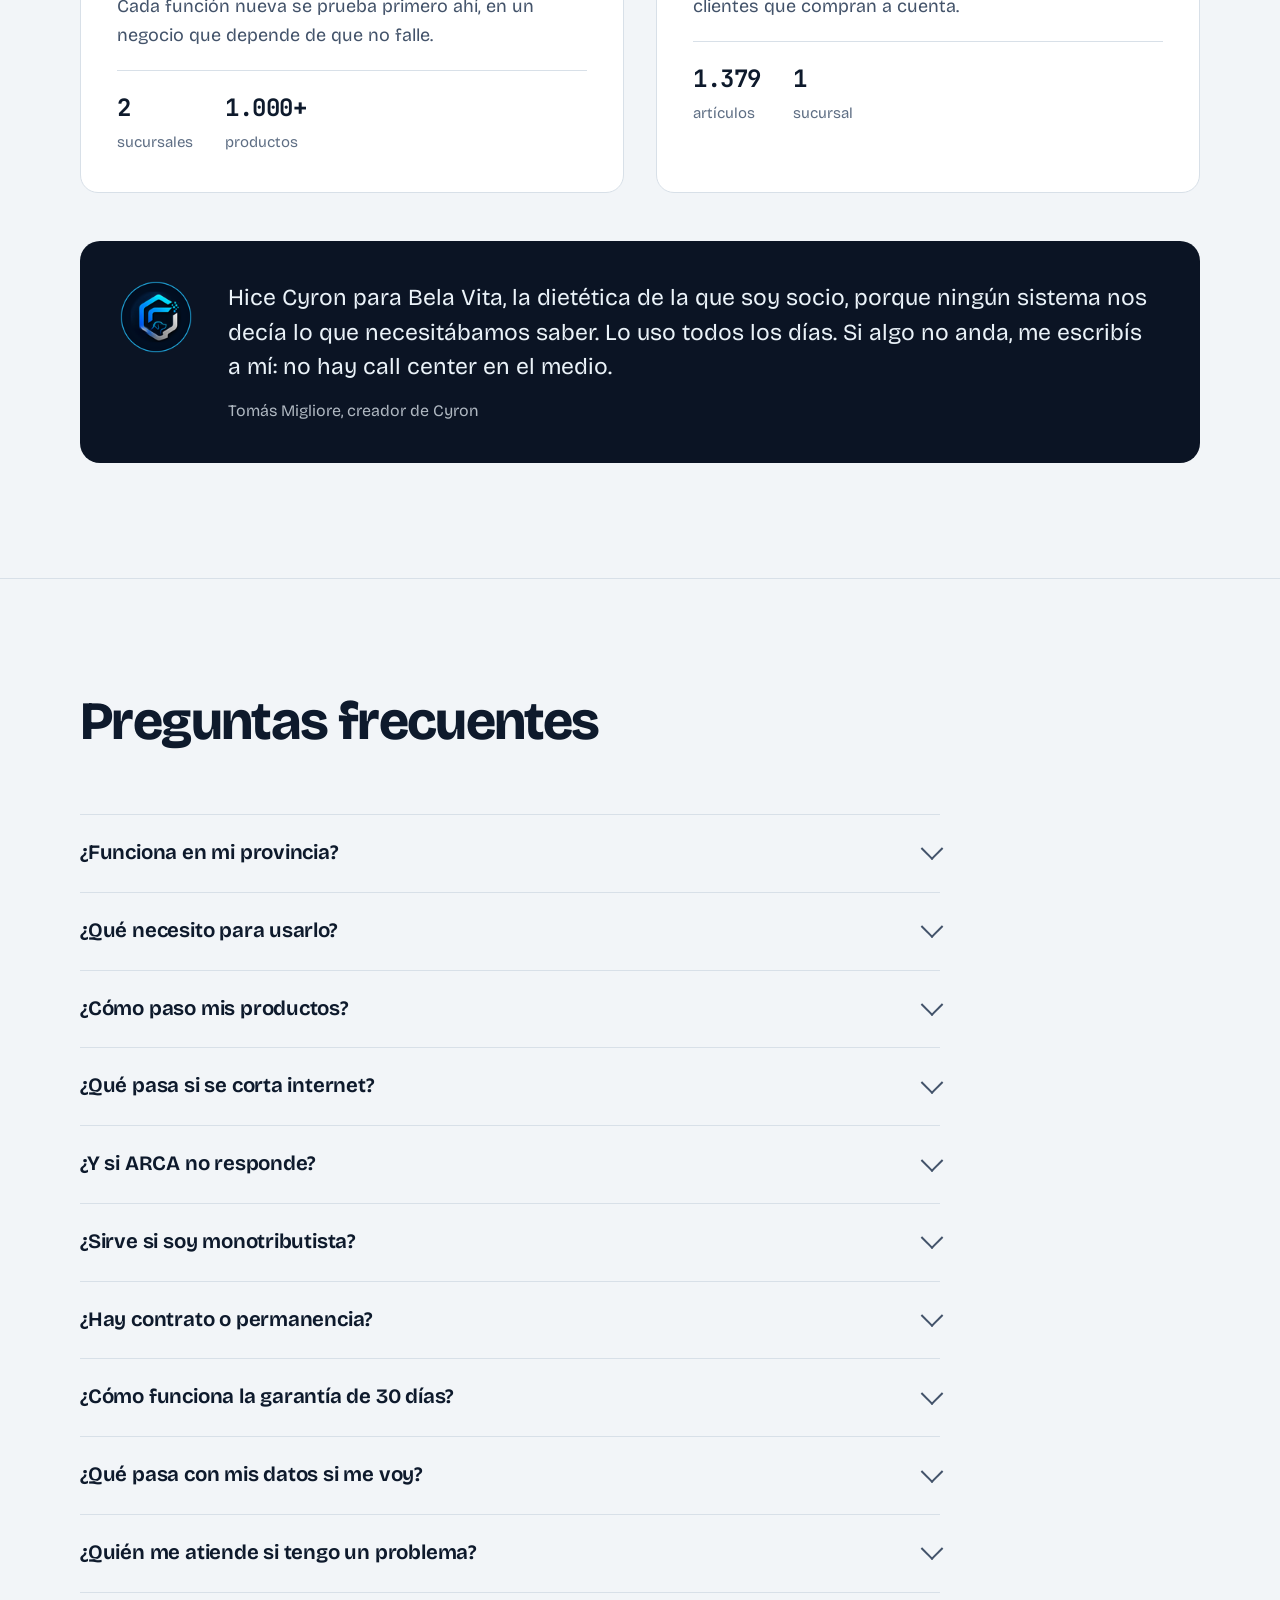
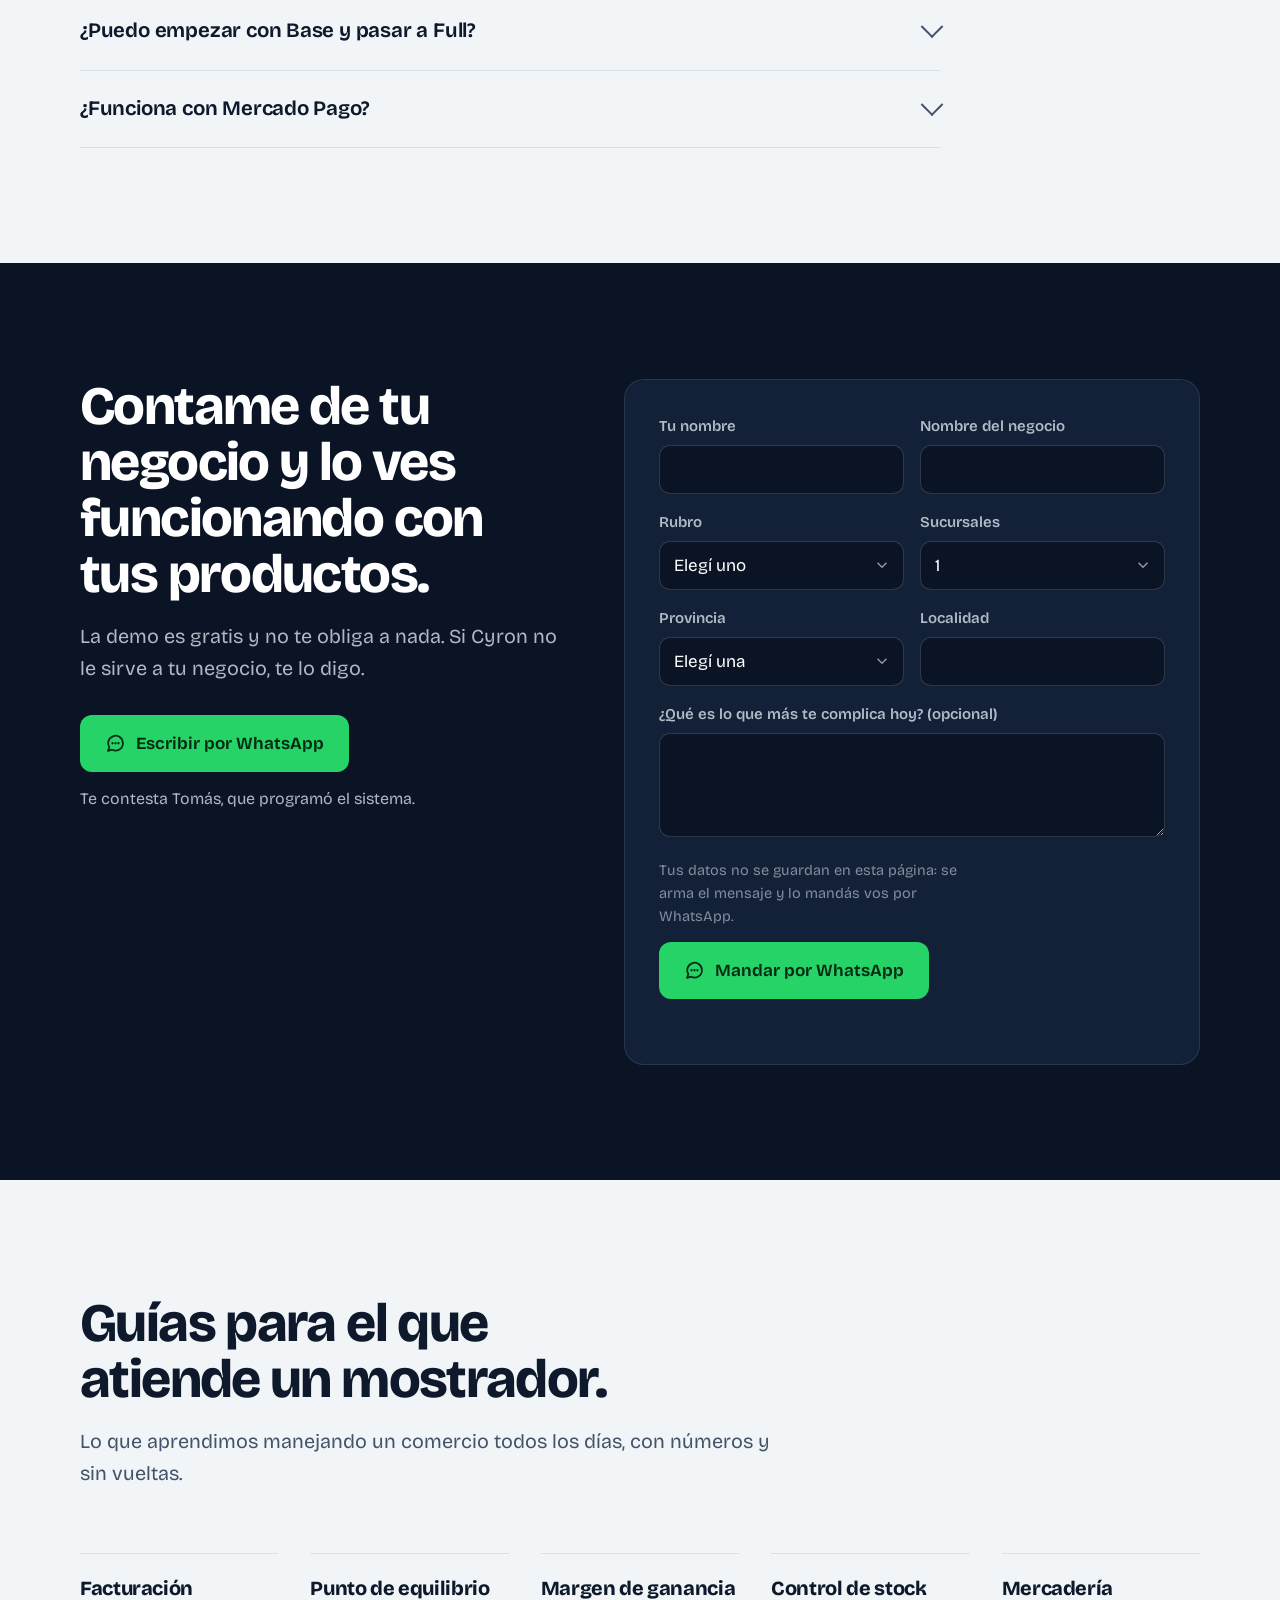
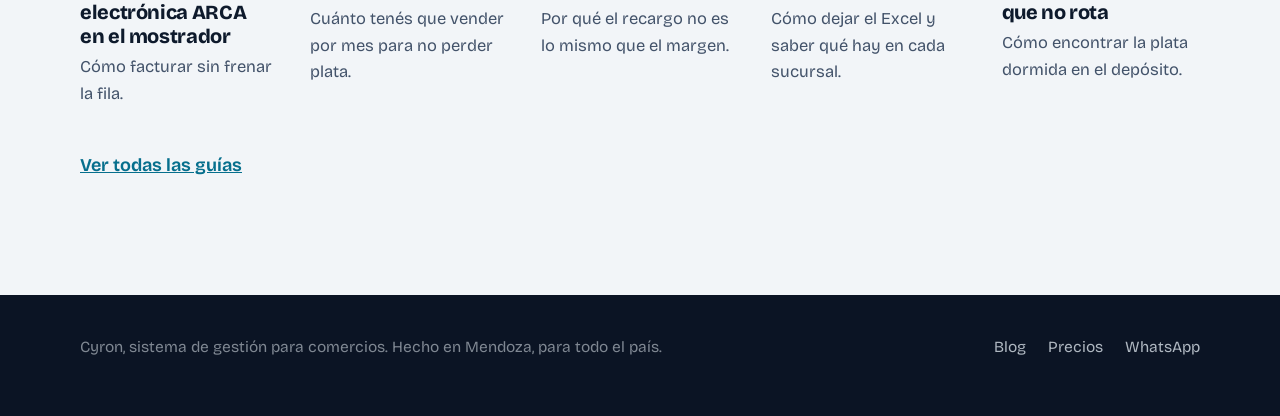
==== commit ce57a54a: "Casos: el logo de JC Ferretería y el de Bela Vita JC mandó su logo: se recortó, se le sacó el fondo " ====
--- a/index.html
+++ b/index.html
@@ -460,6 +460,8 @@
 /* ══ CASOS ══ */
 .casos{display:grid;grid-template-columns:repeat(2,minmax(0,1fr));gap:clamp(20px,3vw,32px)}
 .caso{background:var(--blanco);border:1px solid var(--linea);border-radius:18px;padding:clamp(24px,3vw,36px)}
+.caso-logo{display:block;height:56px;width:auto;margin-bottom:18px}
+.caso-logo.icono{border-radius:14px}
 .caso .lugar{font-size:15.5px;color:var(--texto-3);margin-bottom:6px}
 .caso h3{font-size:clamp(24px,2.4vw,30px);margin-bottom:12px}
 .caso p{color:var(--texto-2)}
@@ -906,12 +908,14 @@
     </div>
     <div class="casos">
       <article class="caso">
+        <img class="caso-logo icono" src="/img/clientes/bela-vita.png" alt="" width="56" height="56" loading="lazy"/>
         <div class="lugar">Dietética en Mendoza</div>
         <h3>Bela Vita Dietética</h3>
         <p>Acá nació Cyron. Con él venden, facturan, controlan el stock de sus locales y cierran la caja todos los días. Cada función nueva se prueba primero ahí, en un negocio que depende de que no falle.</p>
         <div class="cifras"><div><b>2</b><span>sucursales</span></div><div><b>1.000+</b><span>productos</span></div></div>
       </article>
       <article class="caso">
+        <img class="caso-logo" src="/img/clientes/jc-ferreteria.png" alt="" width="103" height="56" loading="lazy"/>
         <div class="lugar">Ferretería en Luján de Cuyo, Mendoza</div>
         <h3>JC Ferretería</h3>
         <p>El primer comercio que usó Cyron fuera de Bela Vita. Catálogo completo cargado y cuenta corriente para los clientes que compran a cuenta.</p>
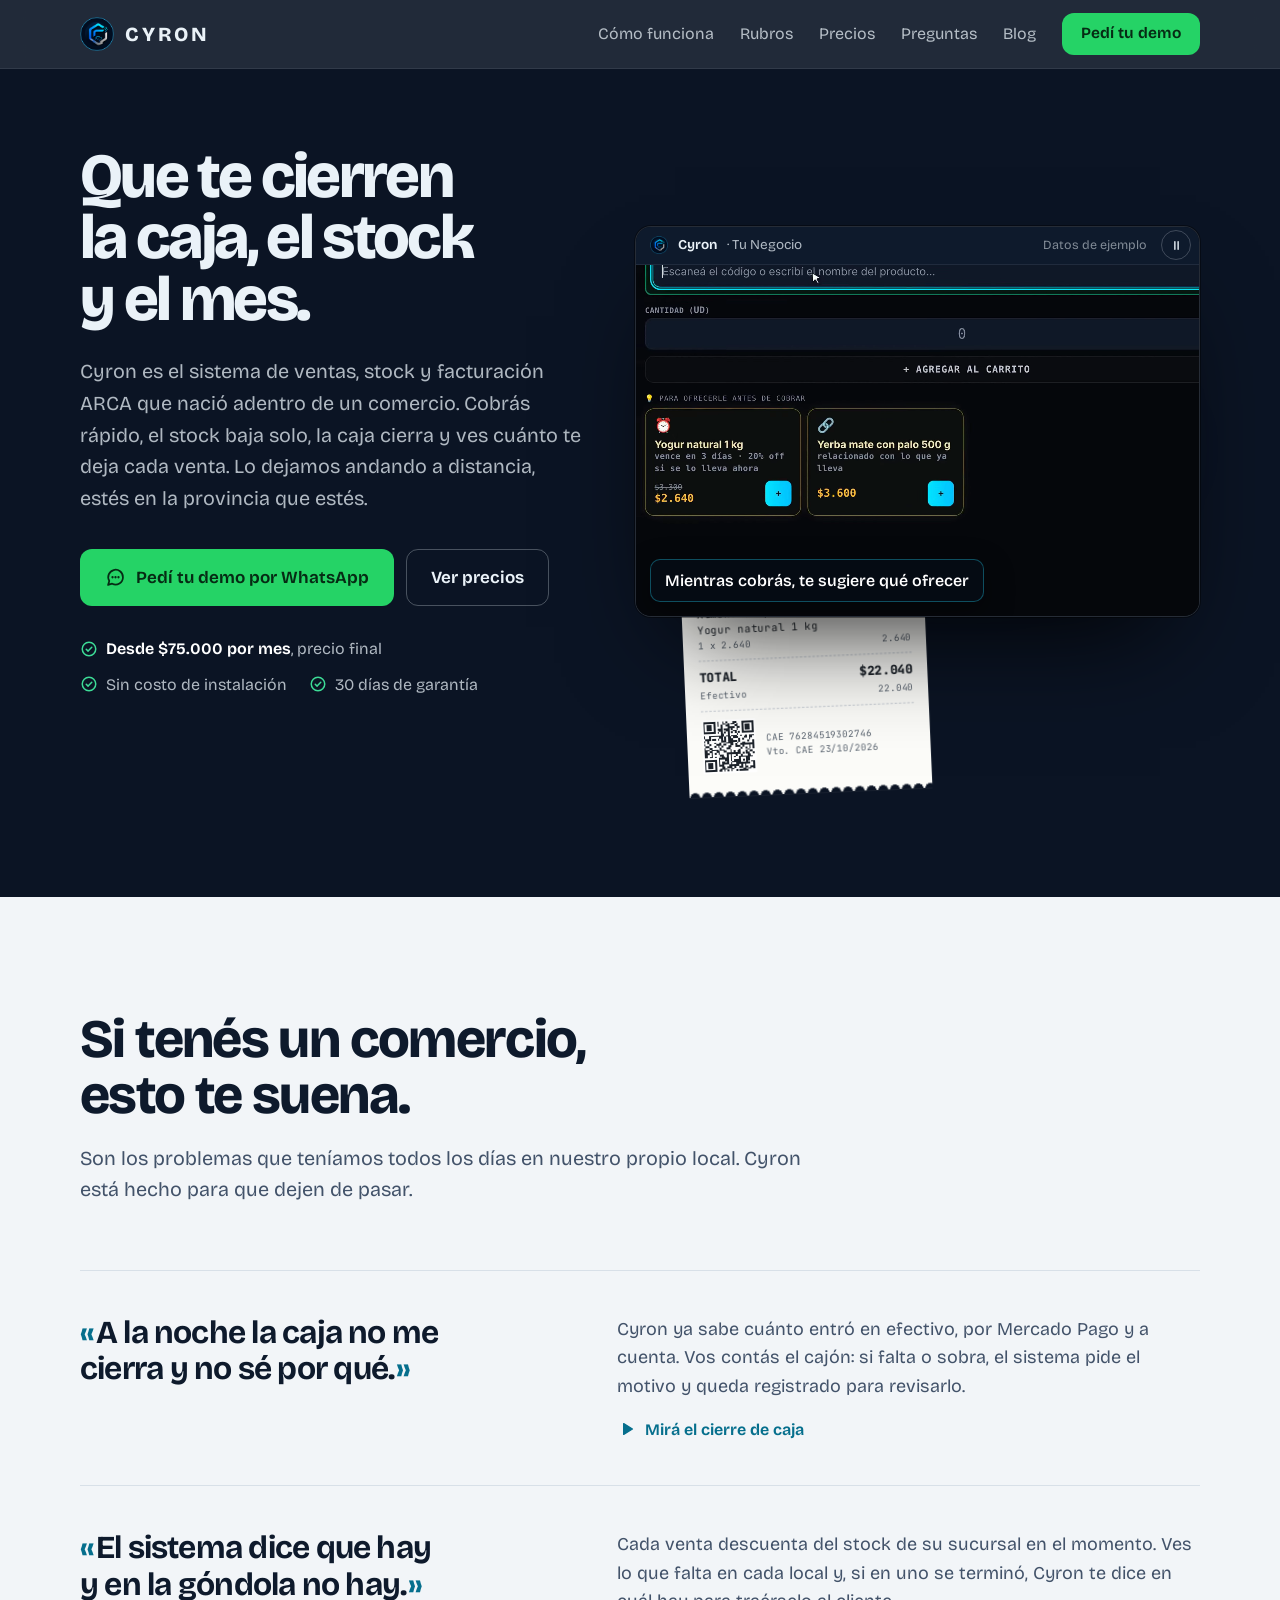
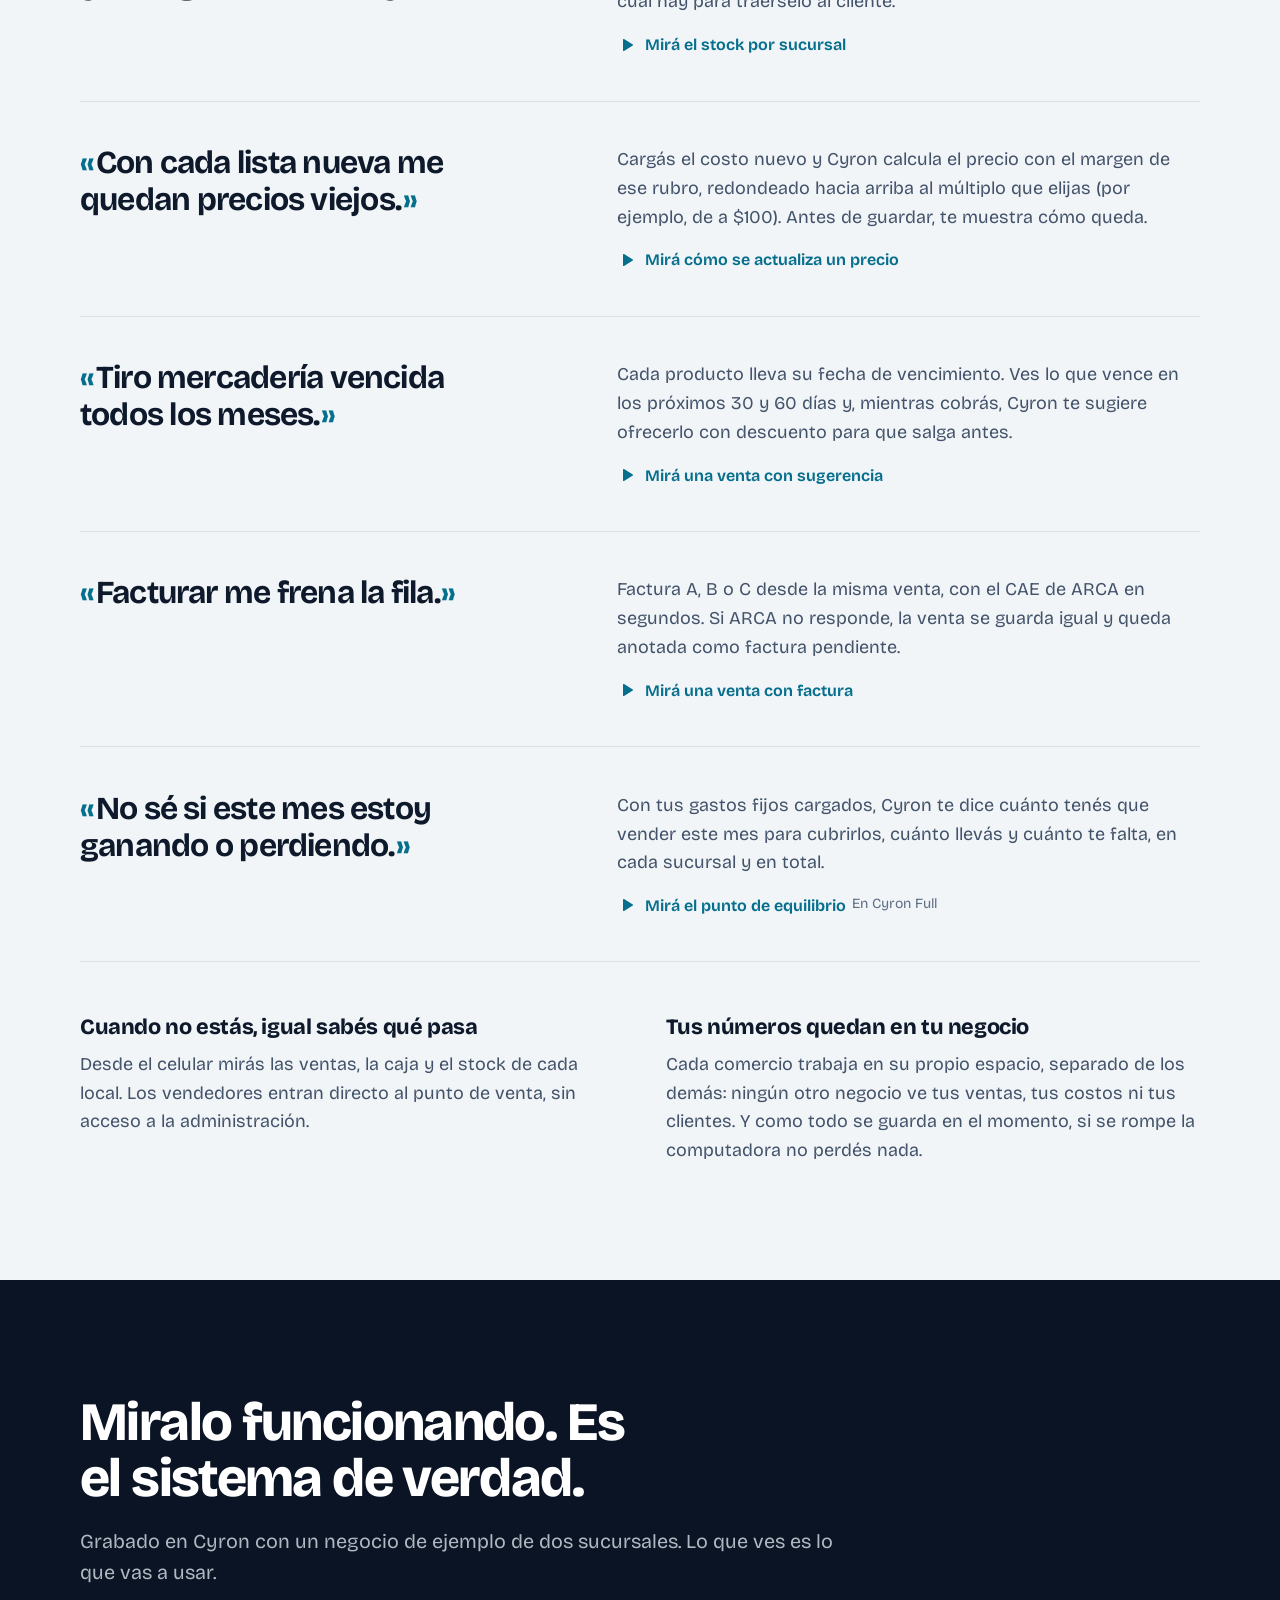
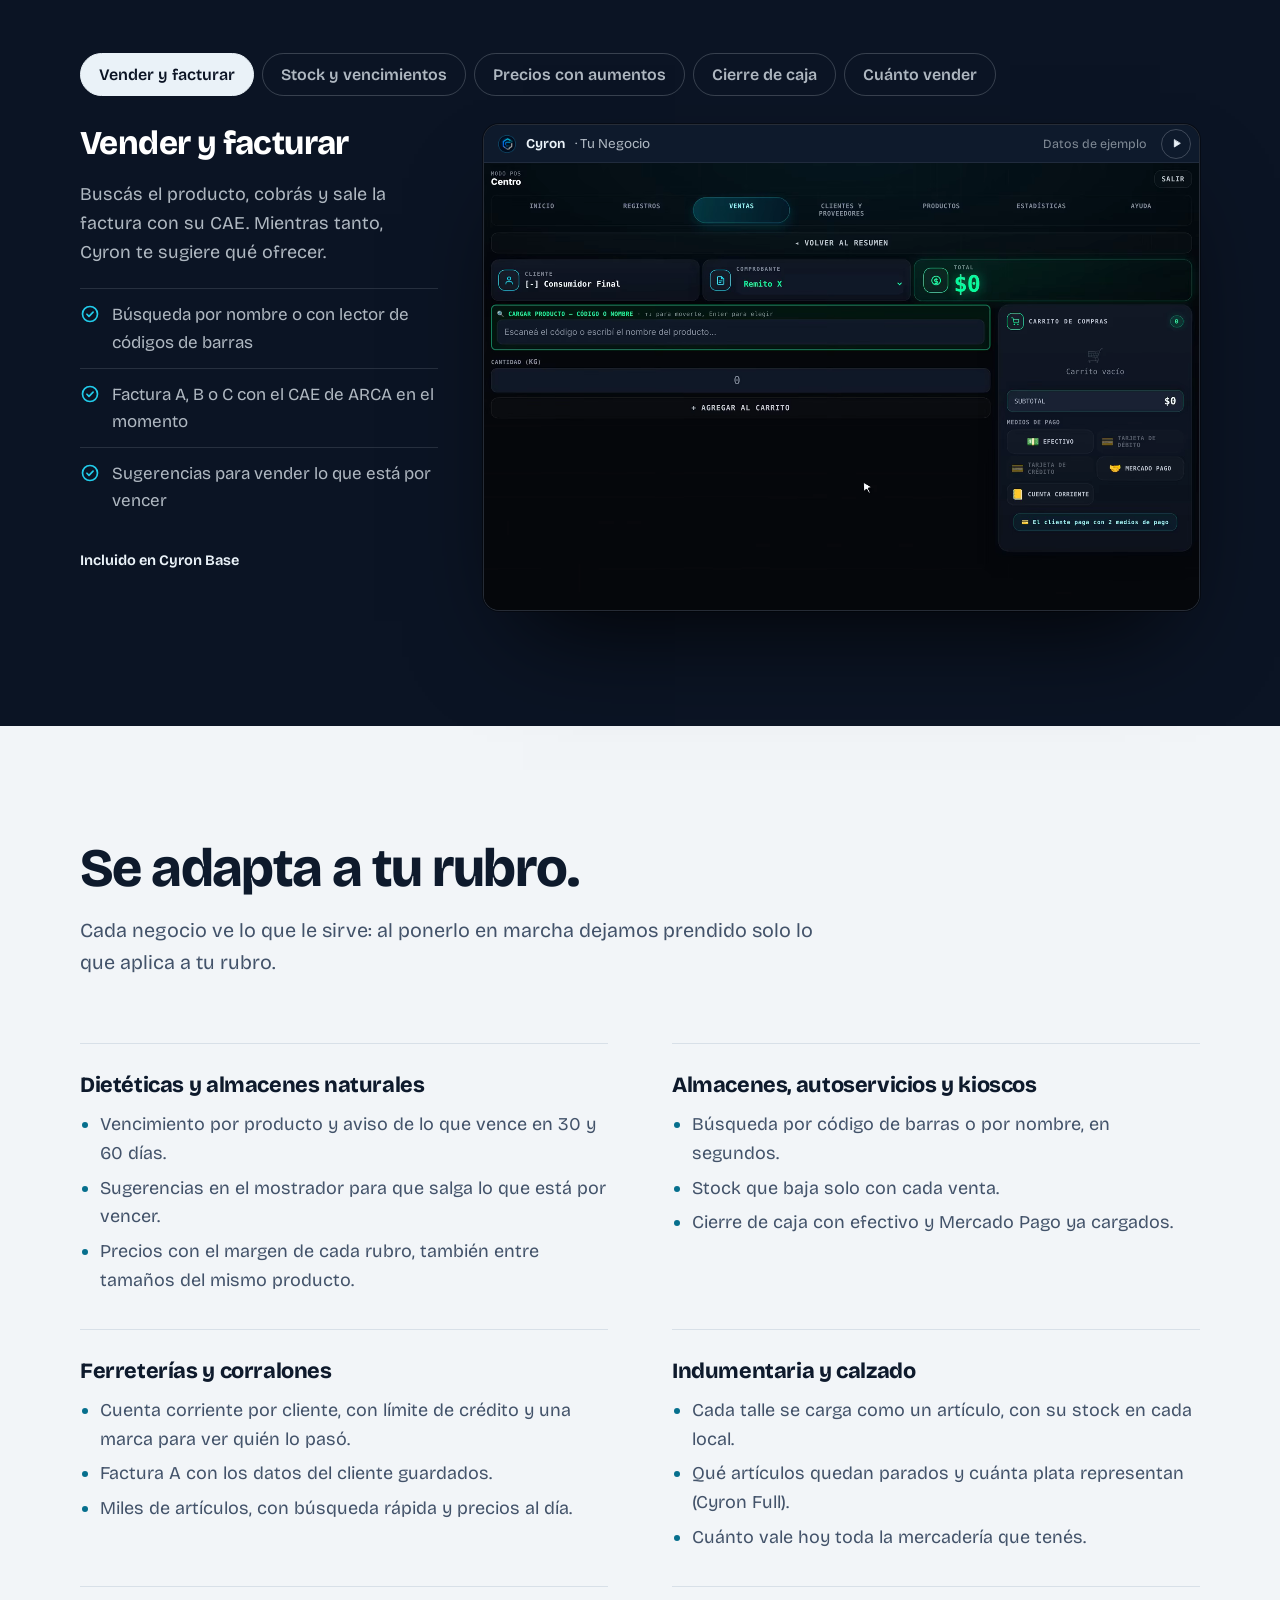
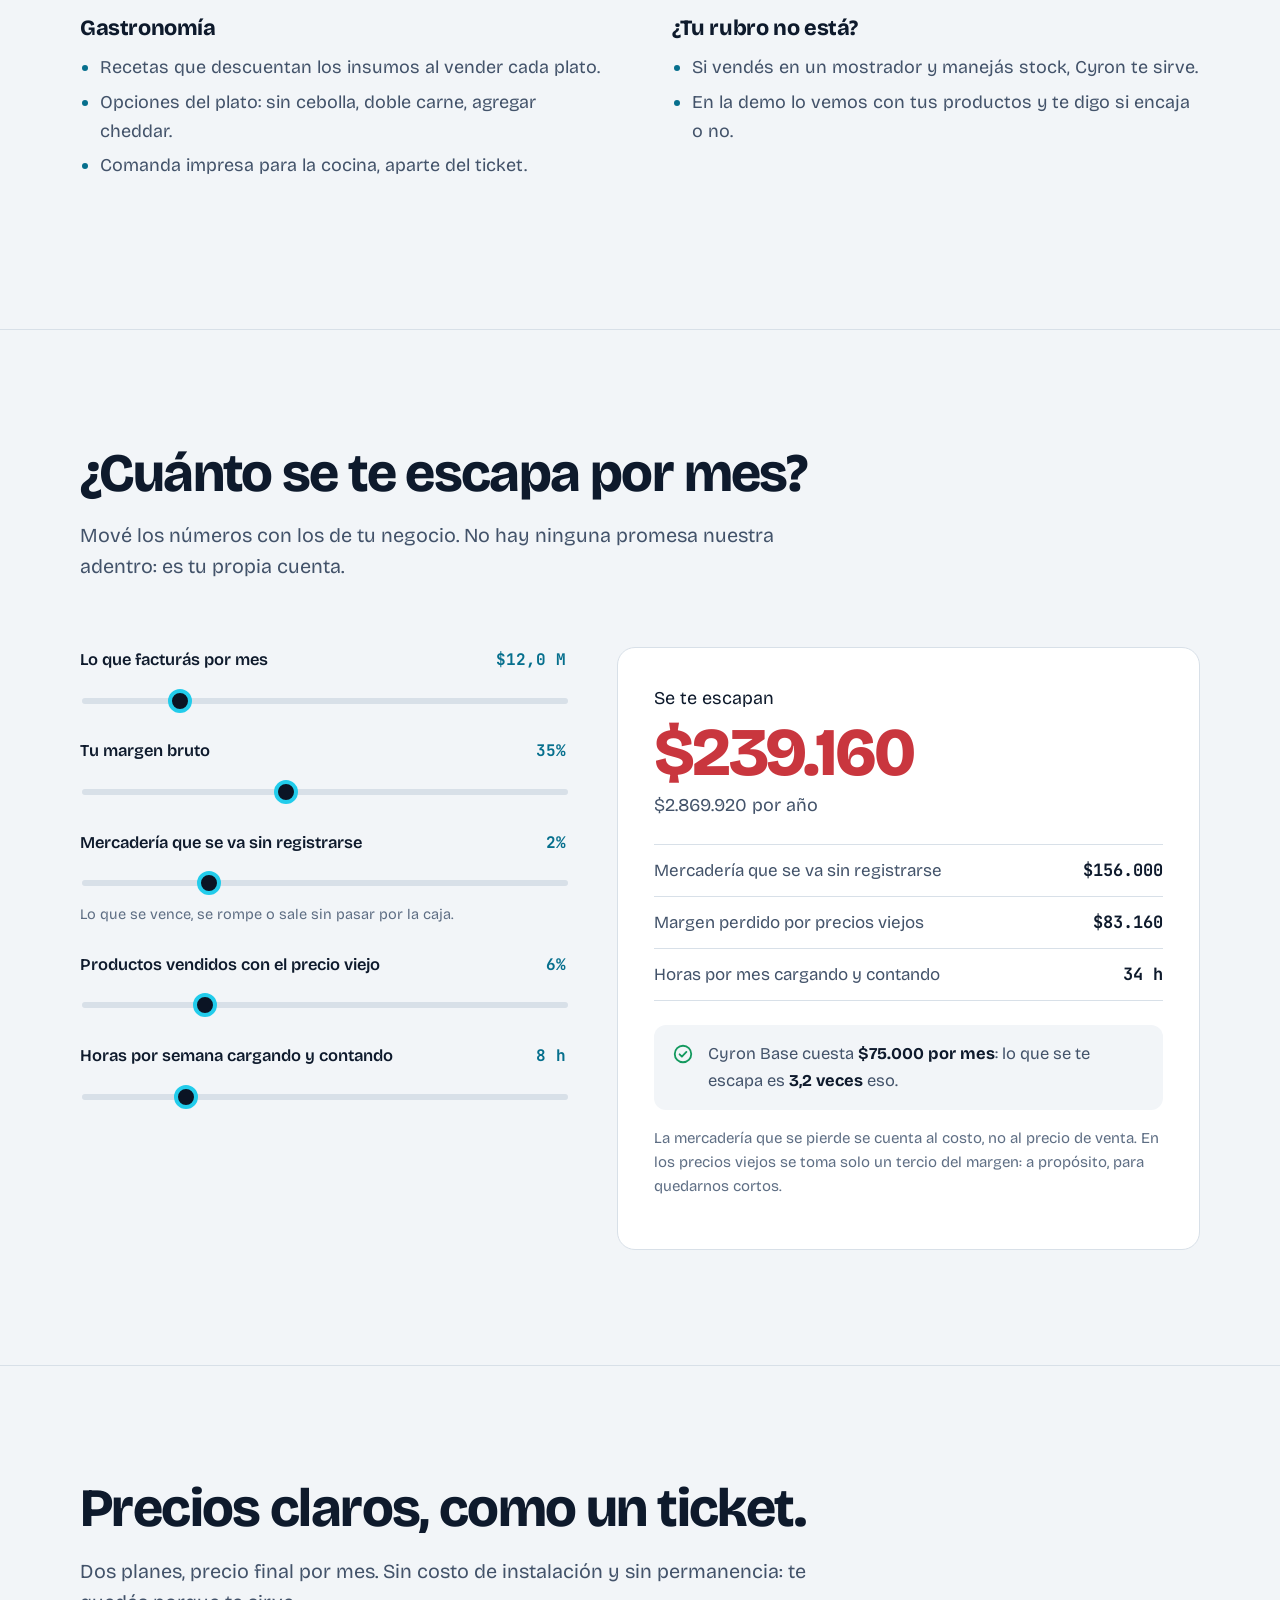
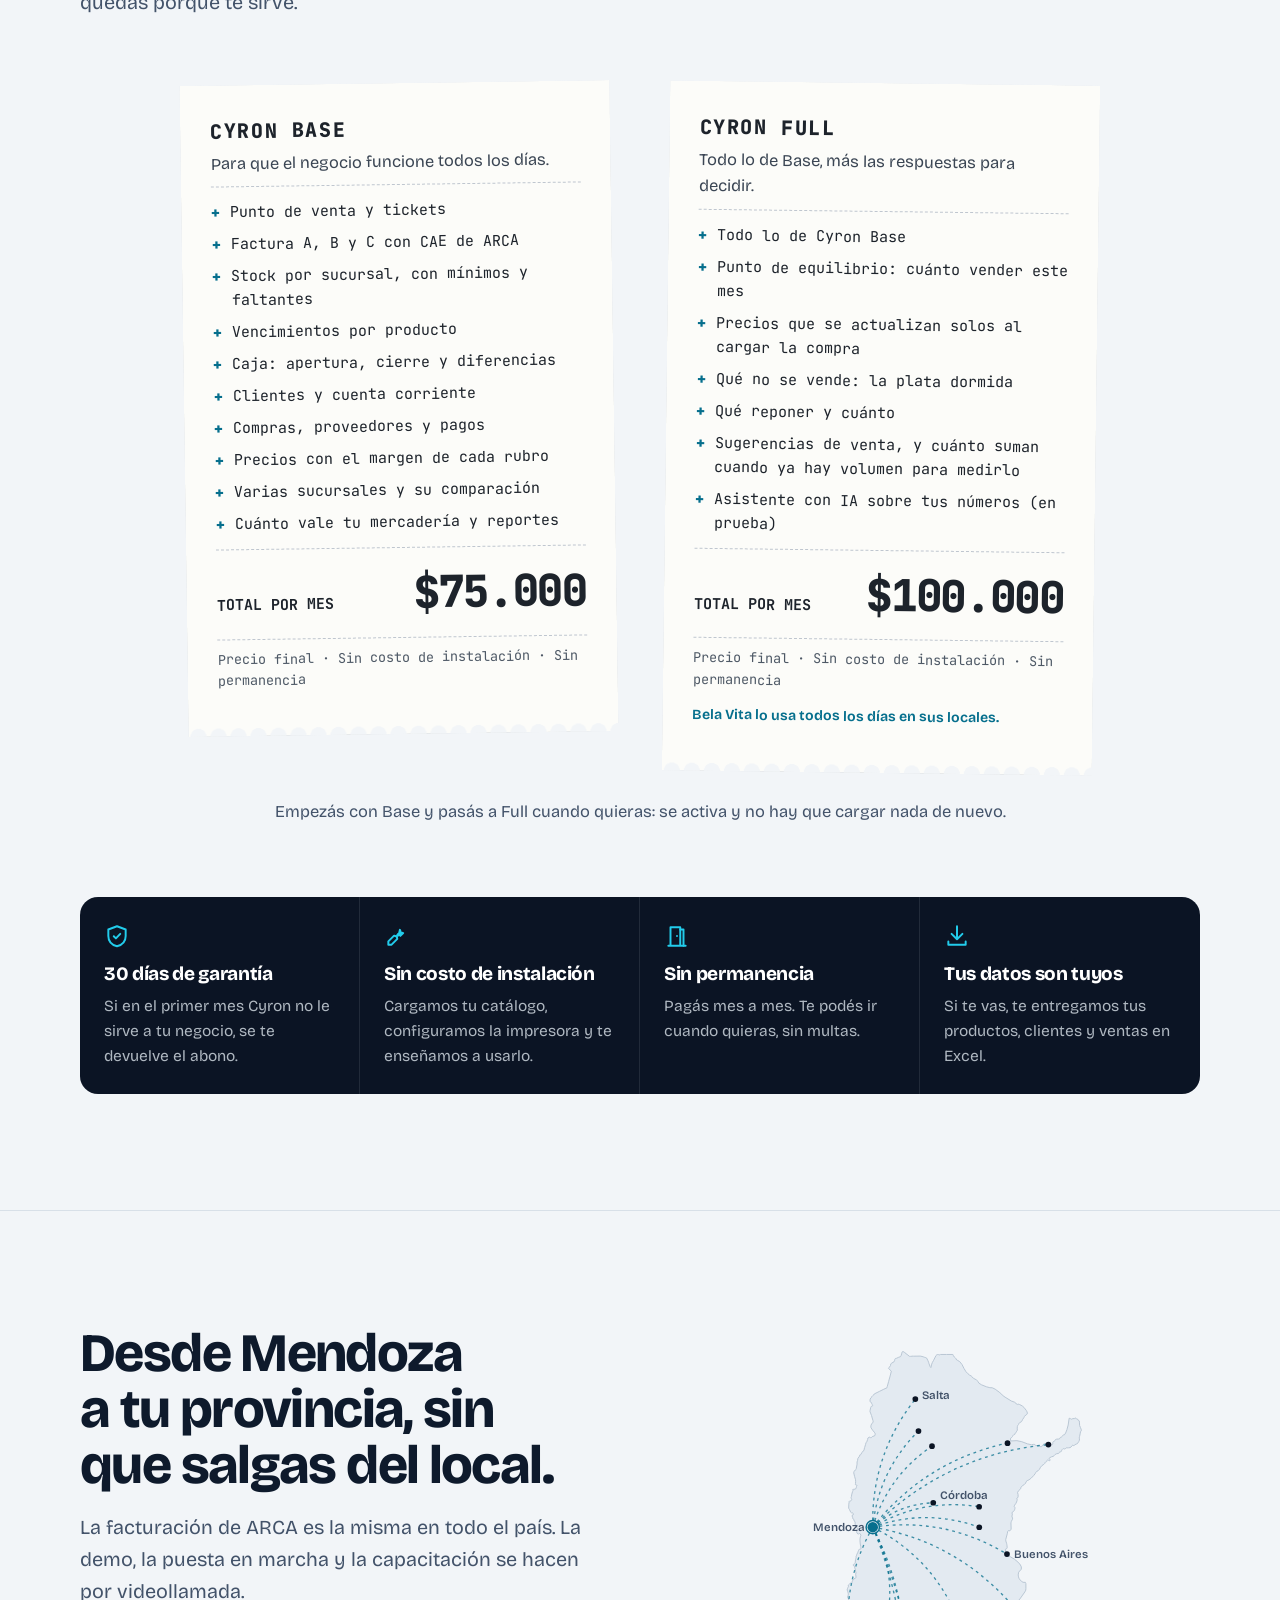
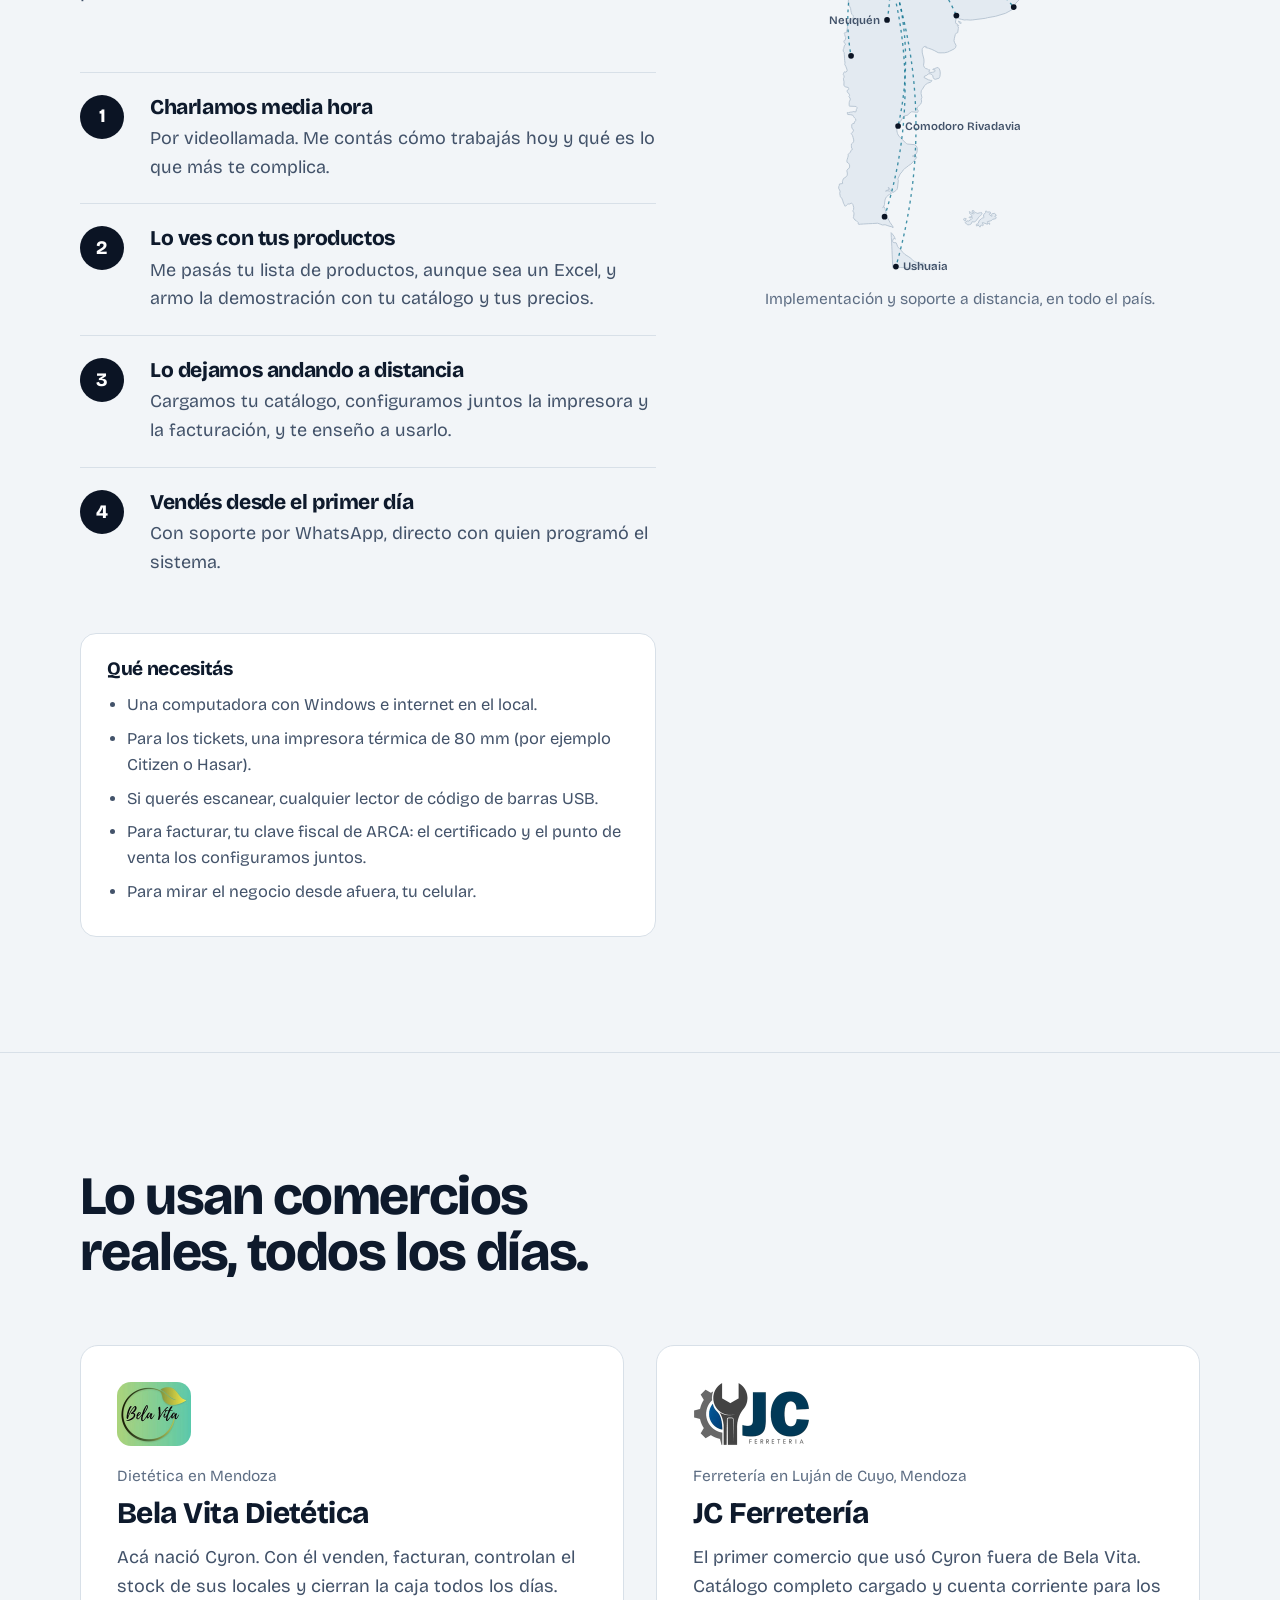
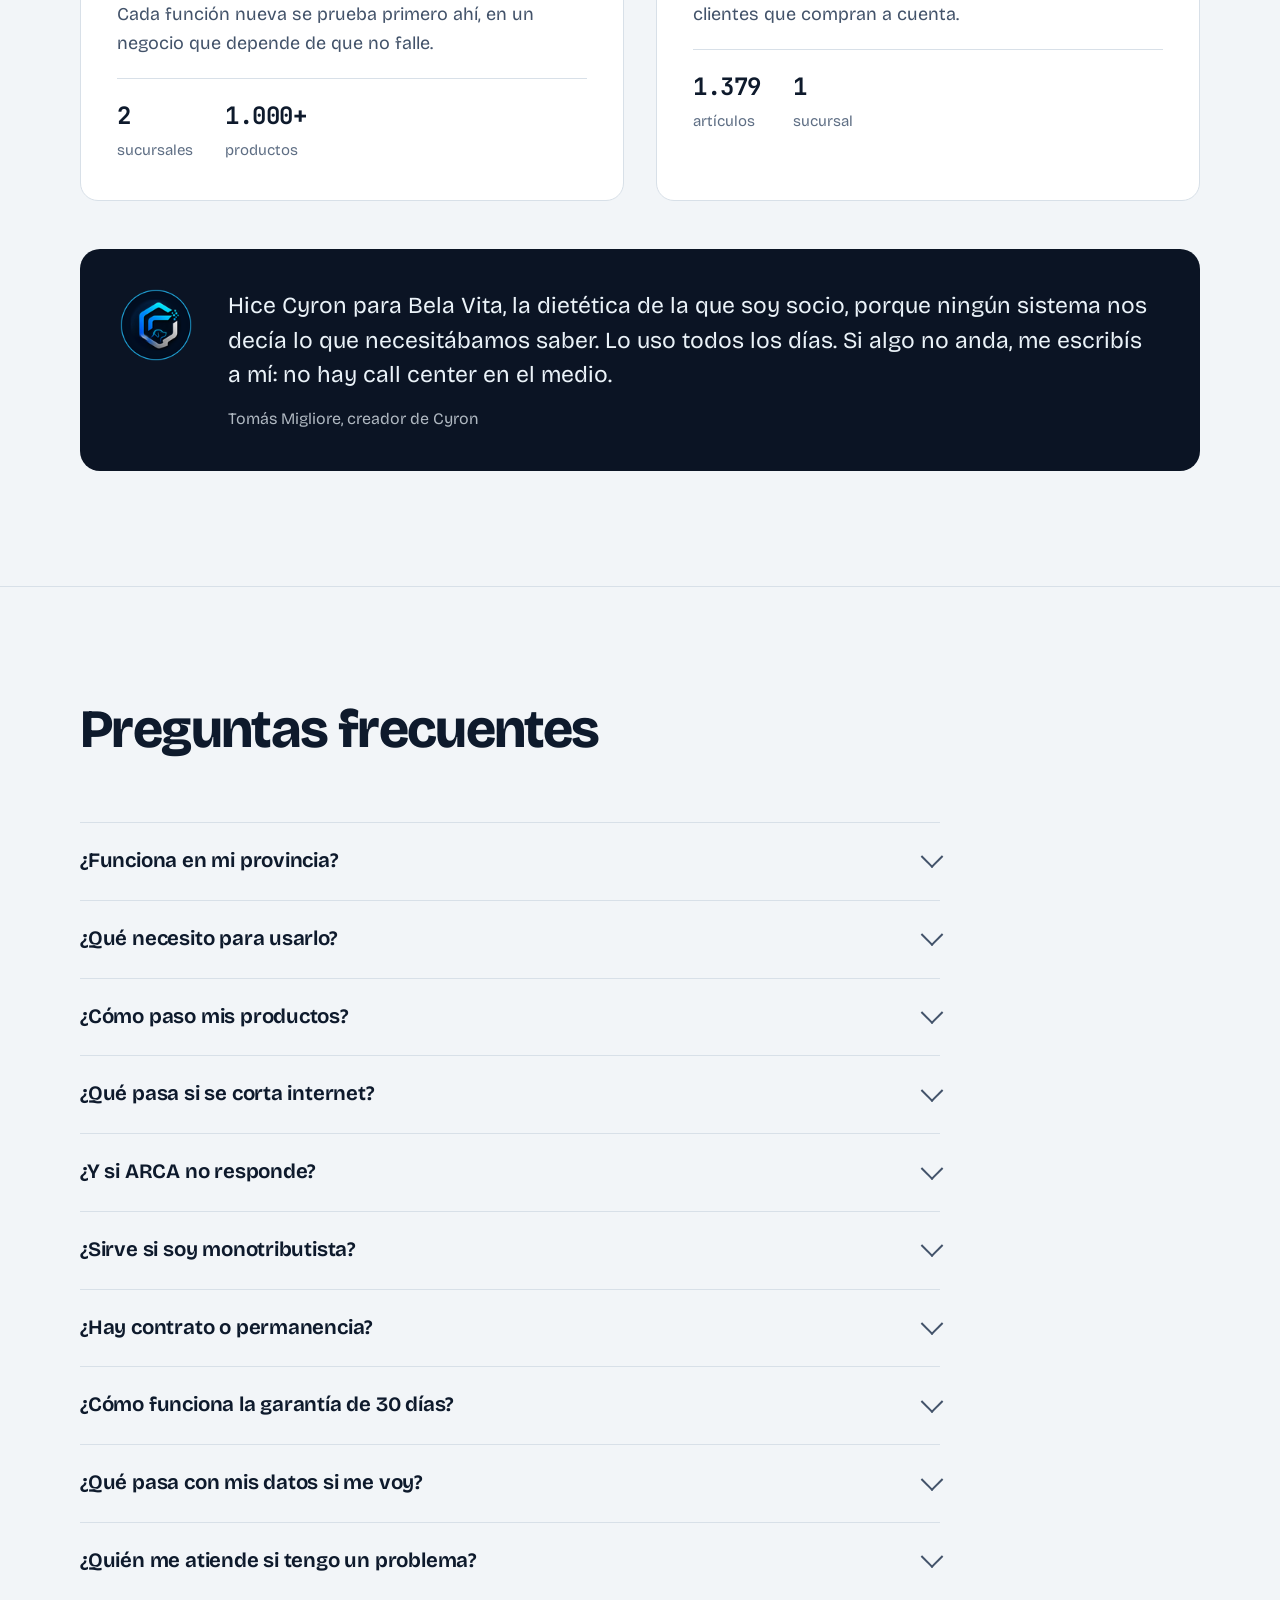
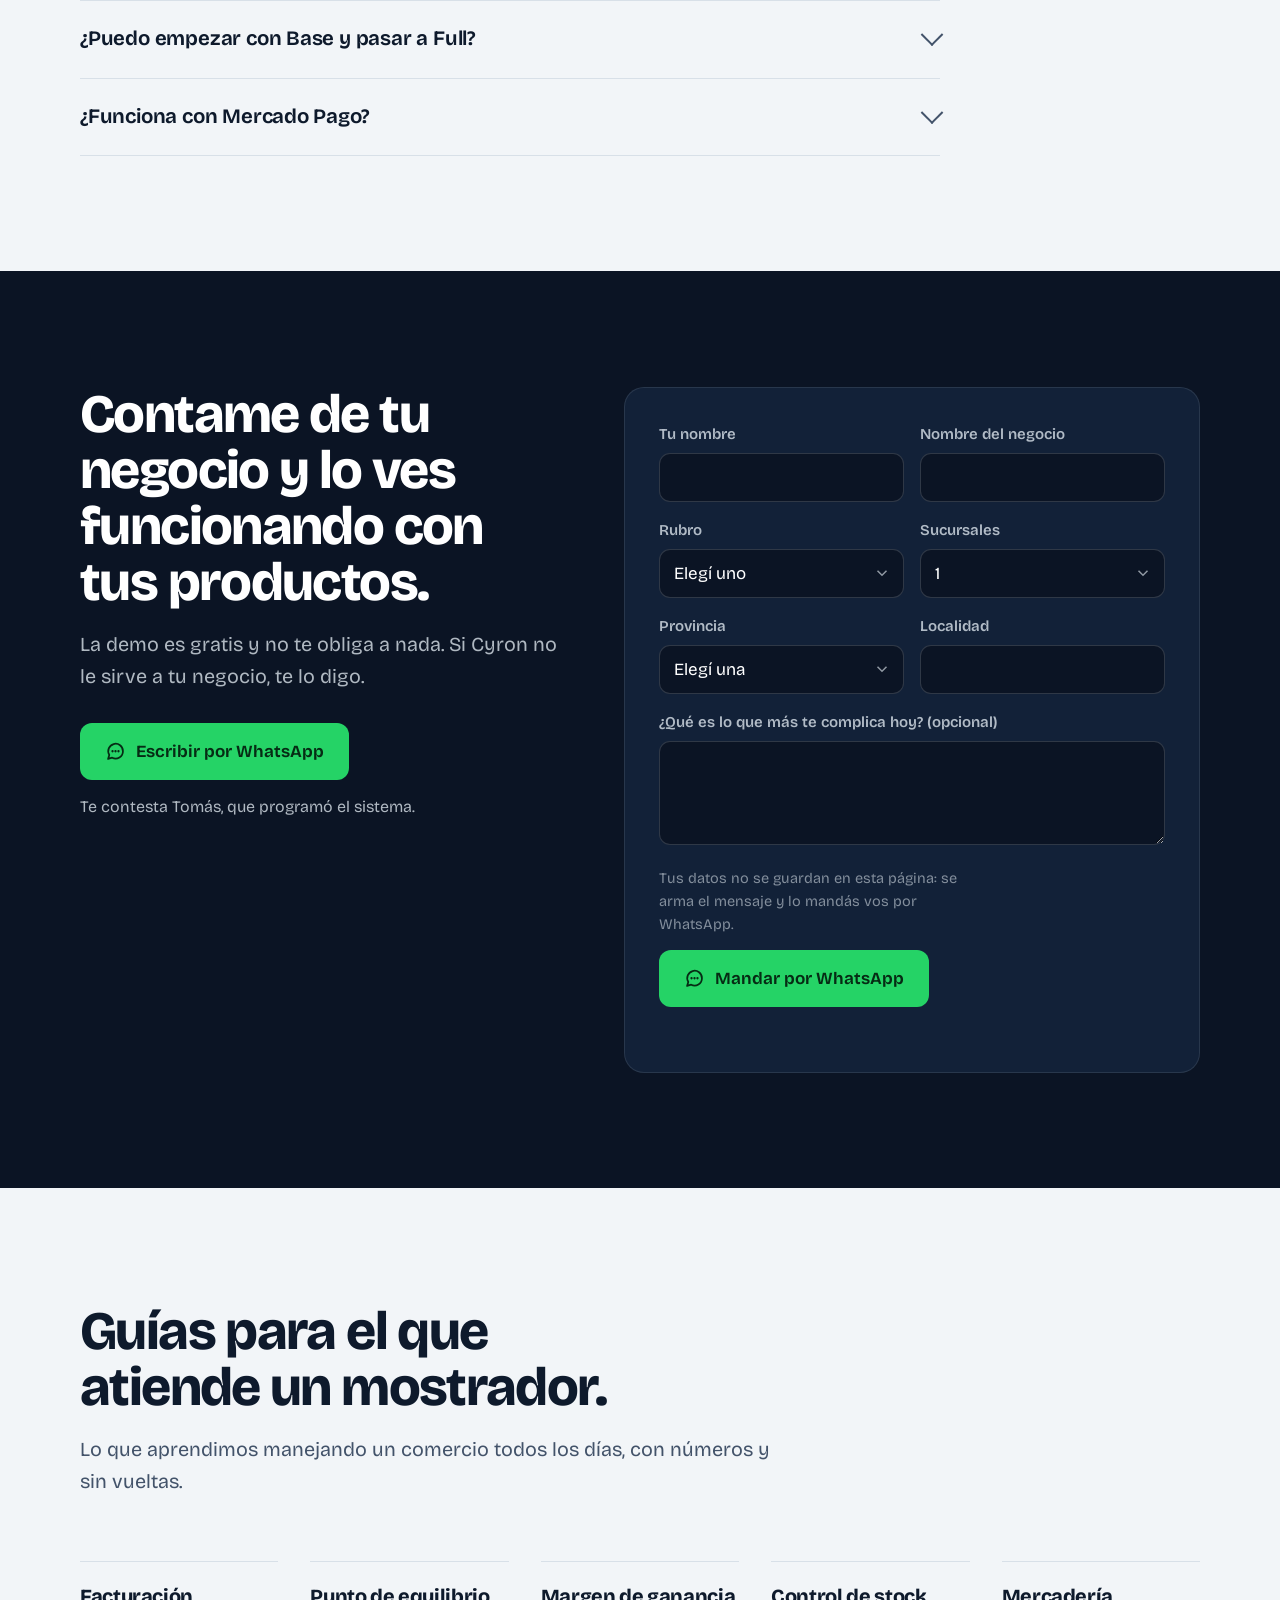
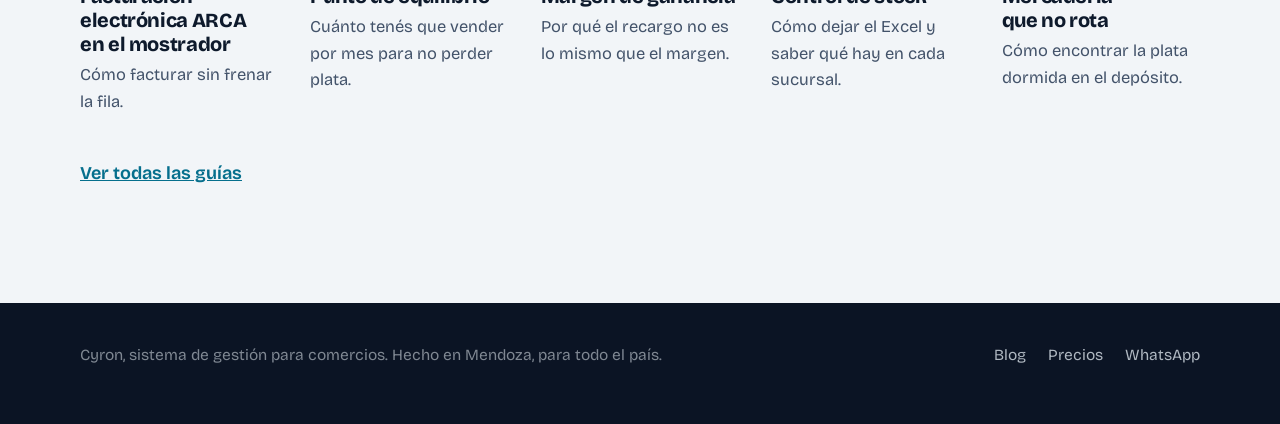
==== commit 700fa2ef: "Casos: Bela Vita con su logo oficial En lo comercial va el logo oficial de la empresa (el círculo co" ====
--- a/index.html
+++ b/index.html
@@ -460,7 +460,7 @@
 /* ══ CASOS ══ */
 .casos{display:grid;grid-template-columns:repeat(2,minmax(0,1fr));gap:clamp(20px,3vw,32px)}
 .caso{background:var(--blanco);border:1px solid var(--linea);border-radius:18px;padding:clamp(24px,3vw,36px)}
-.caso-logo{display:block;height:56px;width:auto;margin-bottom:18px}
+.caso-logo{display:block;height:64px;width:auto;margin-bottom:18px}
 .caso-logo.icono{border-radius:14px}
 .caso .lugar{font-size:15.5px;color:var(--texto-3);margin-bottom:6px}
 .caso h3{font-size:clamp(24px,2.4vw,30px);margin-bottom:12px}
@@ -908,14 +908,14 @@
     </div>
     <div class="casos">
       <article class="caso">
-        <img class="caso-logo icono" src="/img/clientes/bela-vita.png" alt="" width="56" height="56" loading="lazy"/>
+        <img class="caso-logo icono" src="/img/clientes/bela-vita.png" alt="" width="74" height="64" loading="lazy"/>
         <div class="lugar">Dietética en Mendoza</div>
         <h3>Bela Vita Dietética</h3>
         <p>Acá nació Cyron. Con él venden, facturan, controlan el stock de sus locales y cierran la caja todos los días. Cada función nueva se prueba primero ahí, en un negocio que depende de que no falle.</p>
         <div class="cifras"><div><b>2</b><span>sucursales</span></div><div><b>1.000+</b><span>productos</span></div></div>
       </article>
       <article class="caso">
-        <img class="caso-logo" src="/img/clientes/jc-ferreteria.png" alt="" width="103" height="56" loading="lazy"/>
+        <img class="caso-logo" src="/img/clientes/jc-ferreteria.png" alt="" width="118" height="64" loading="lazy"/>
         <div class="lugar">Ferretería en Luján de Cuyo, Mendoza</div>
         <h3>JC Ferretería</h3>
         <p>El primer comercio que usó Cyron fuera de Bela Vita. Catálogo completo cargado y cuenta corriente para los clientes que compran a cuenta.</p>
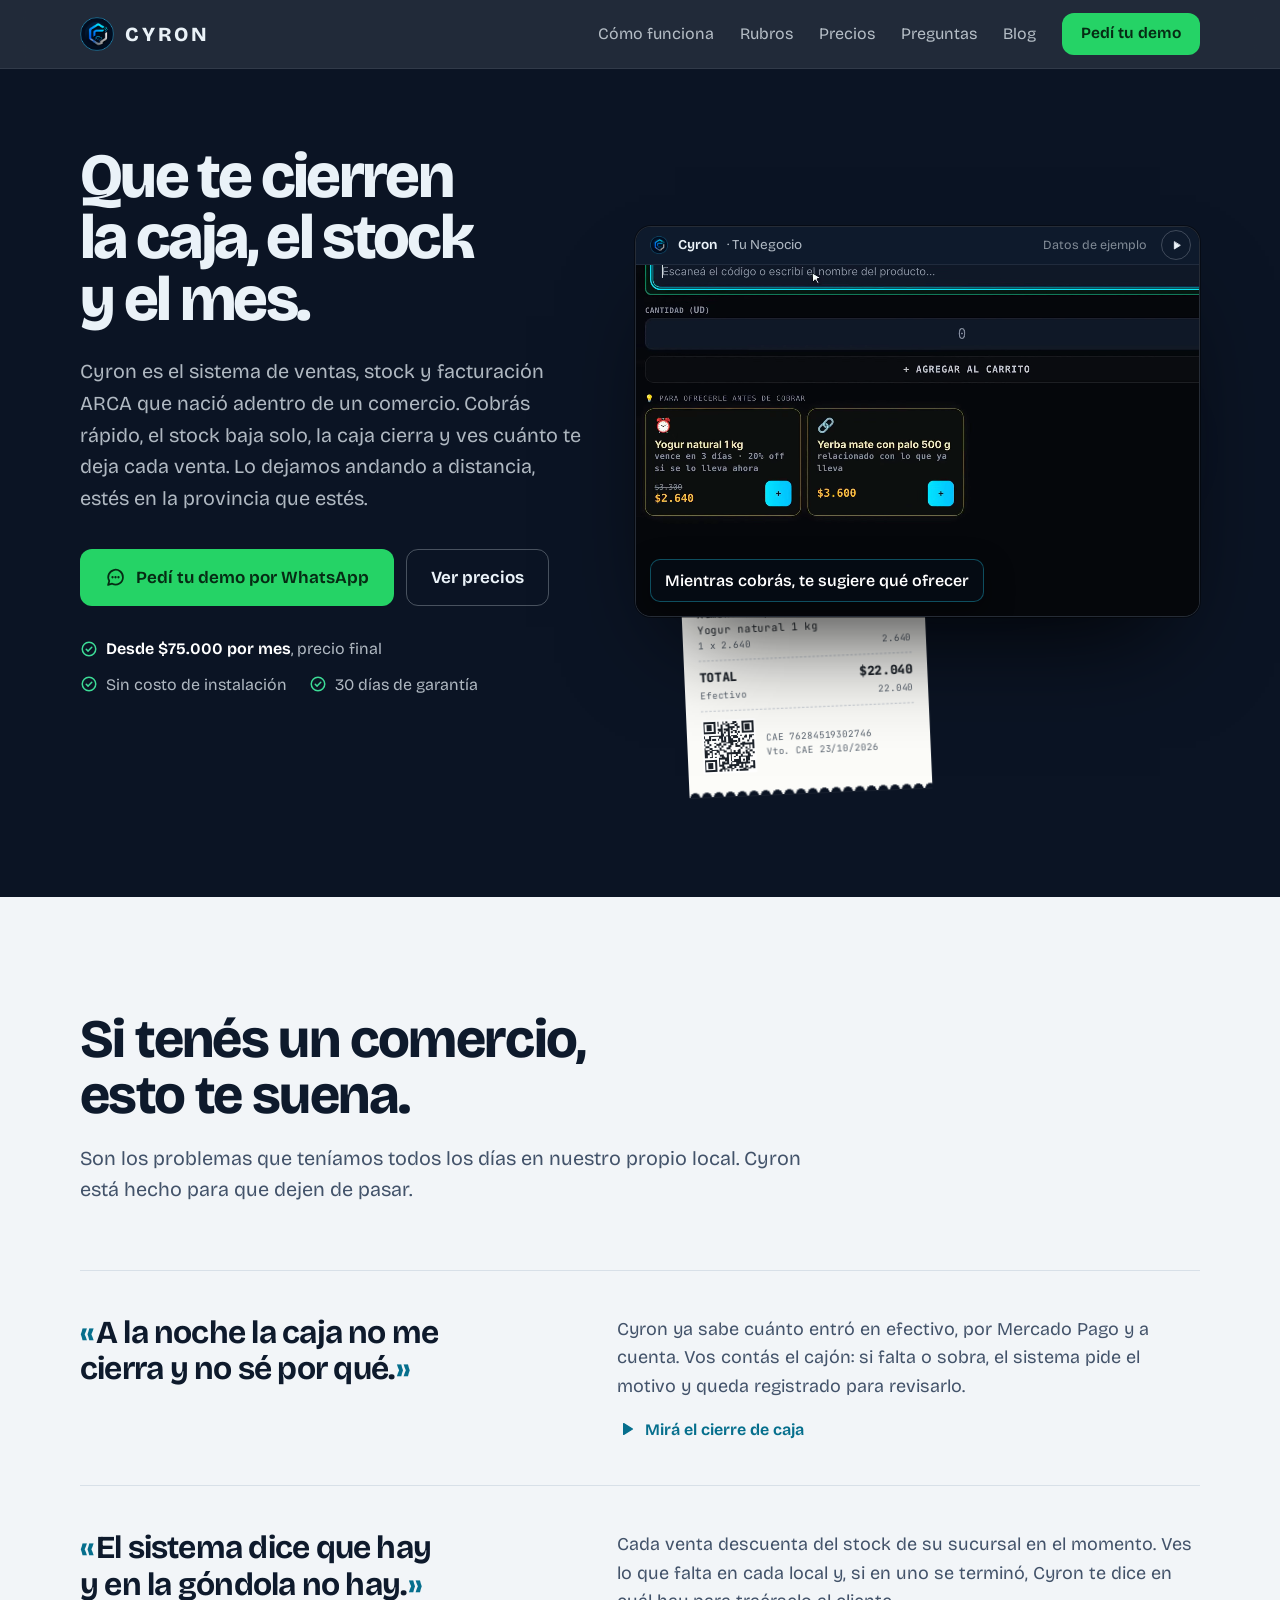
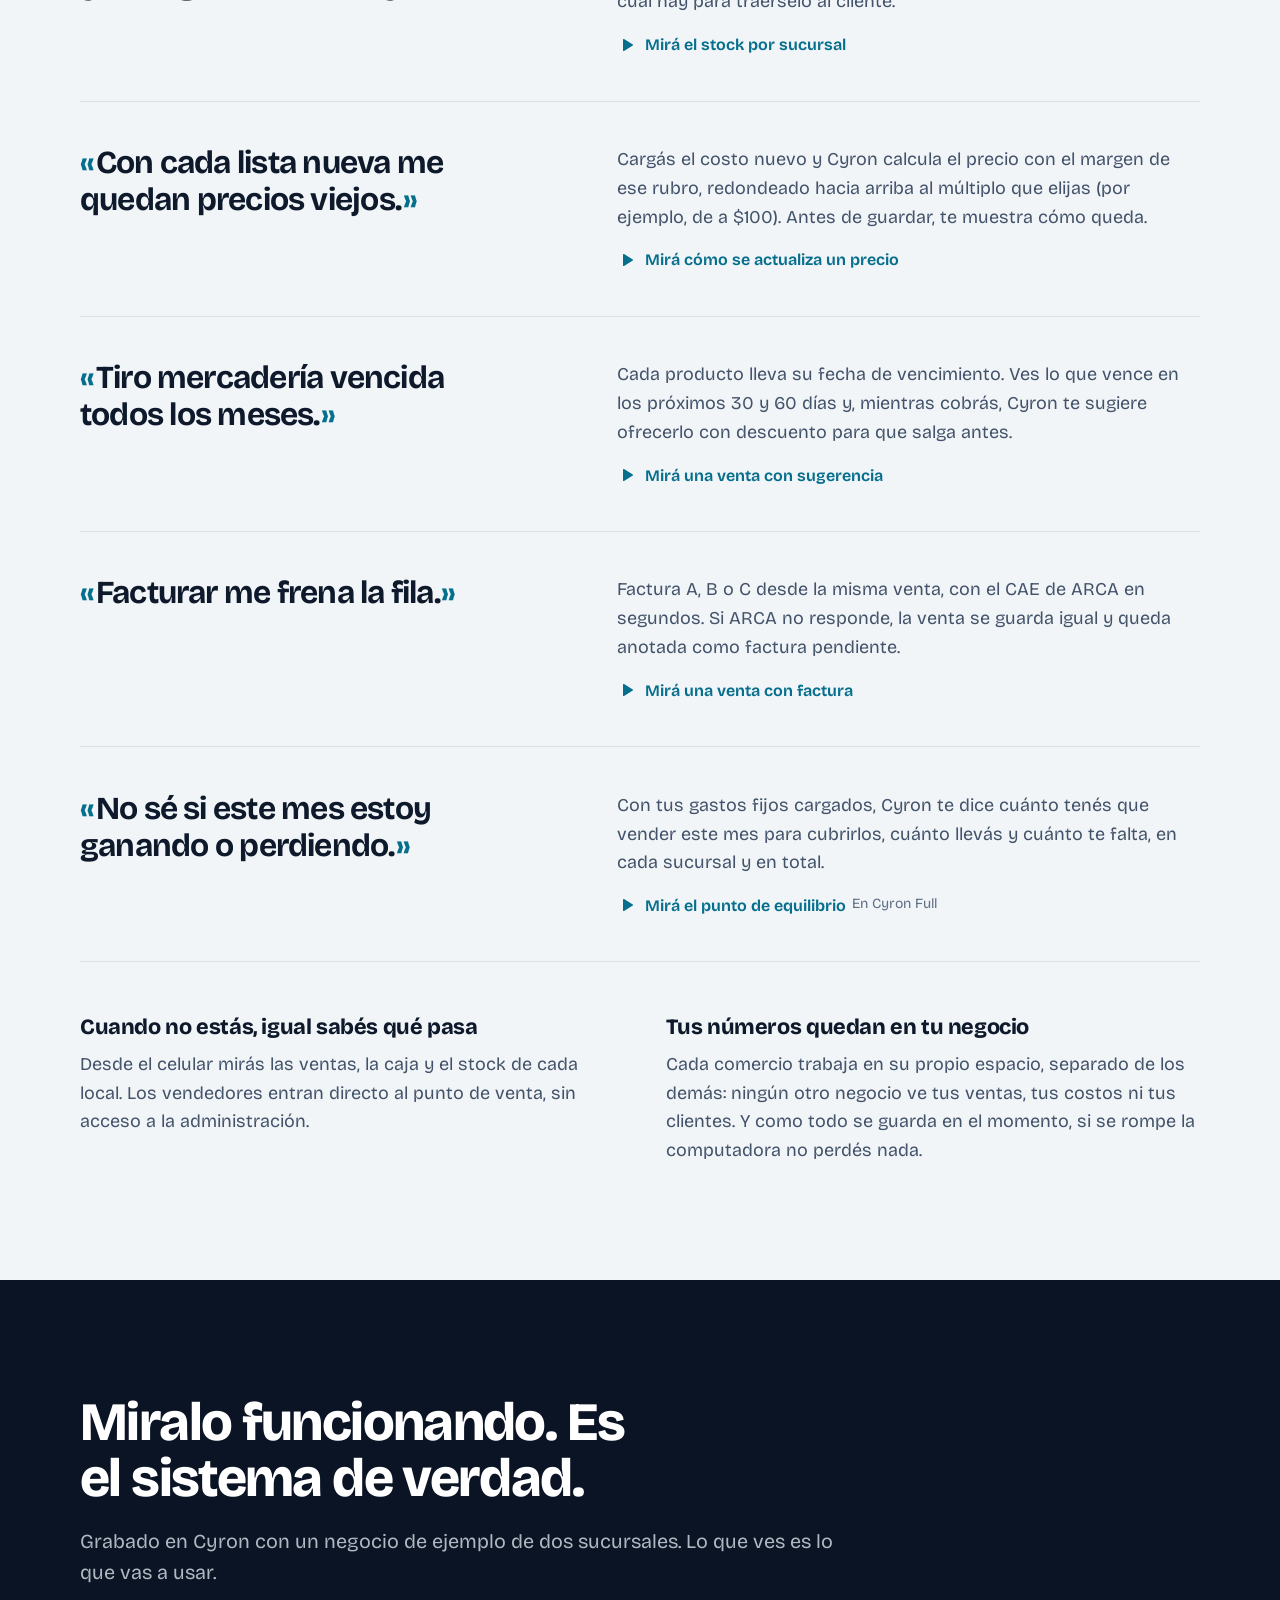
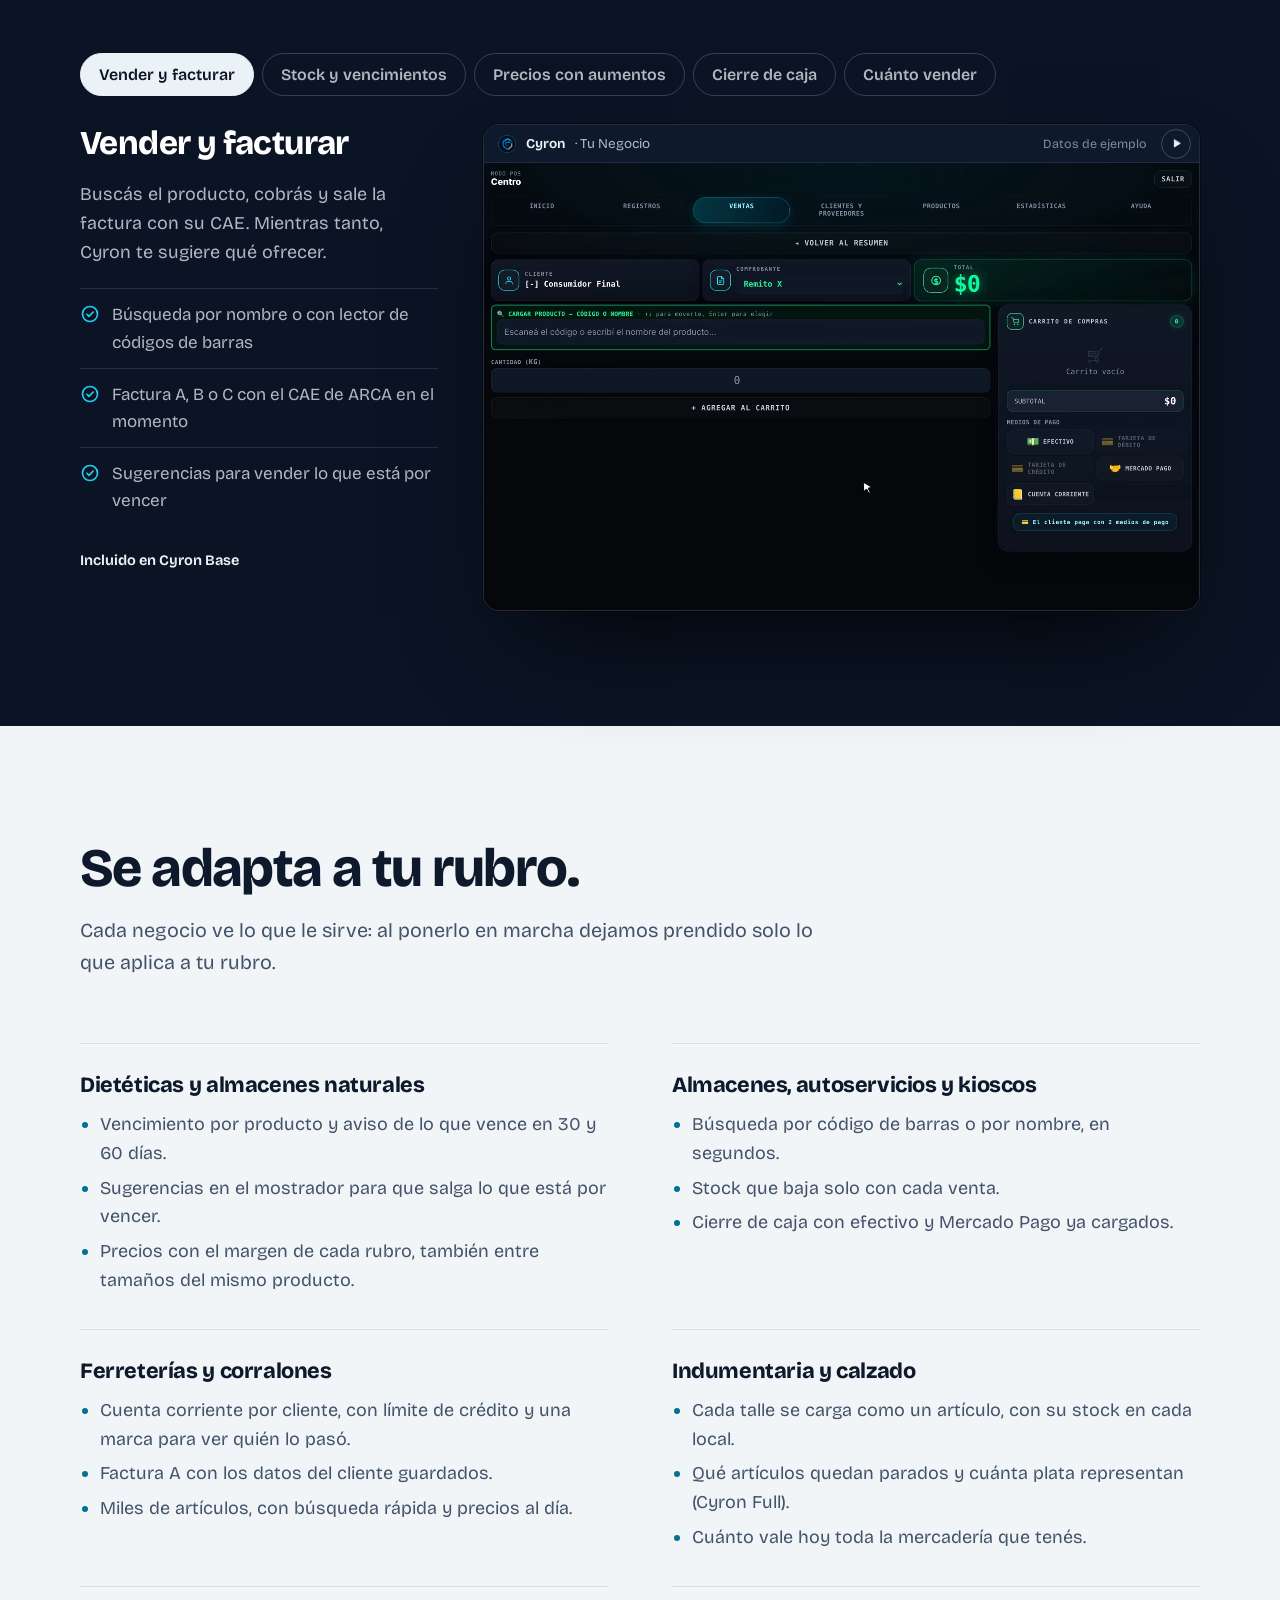
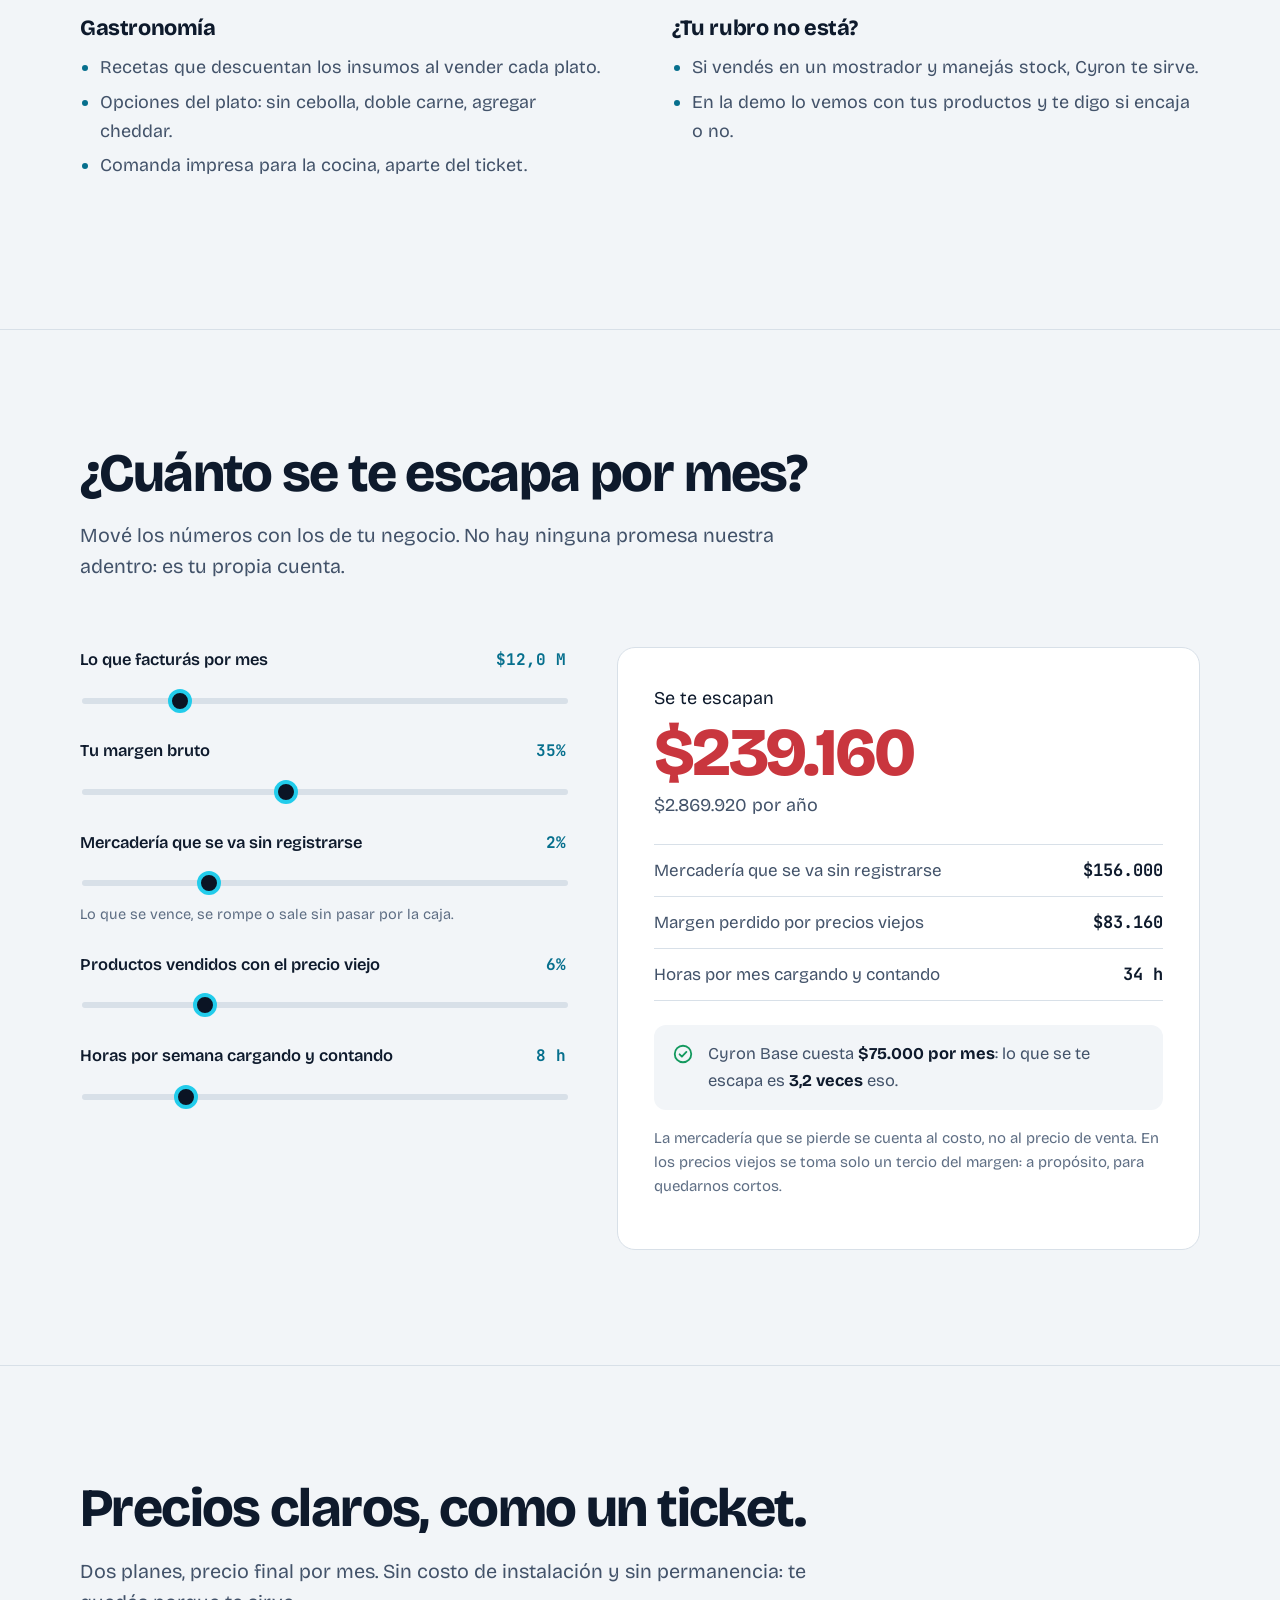
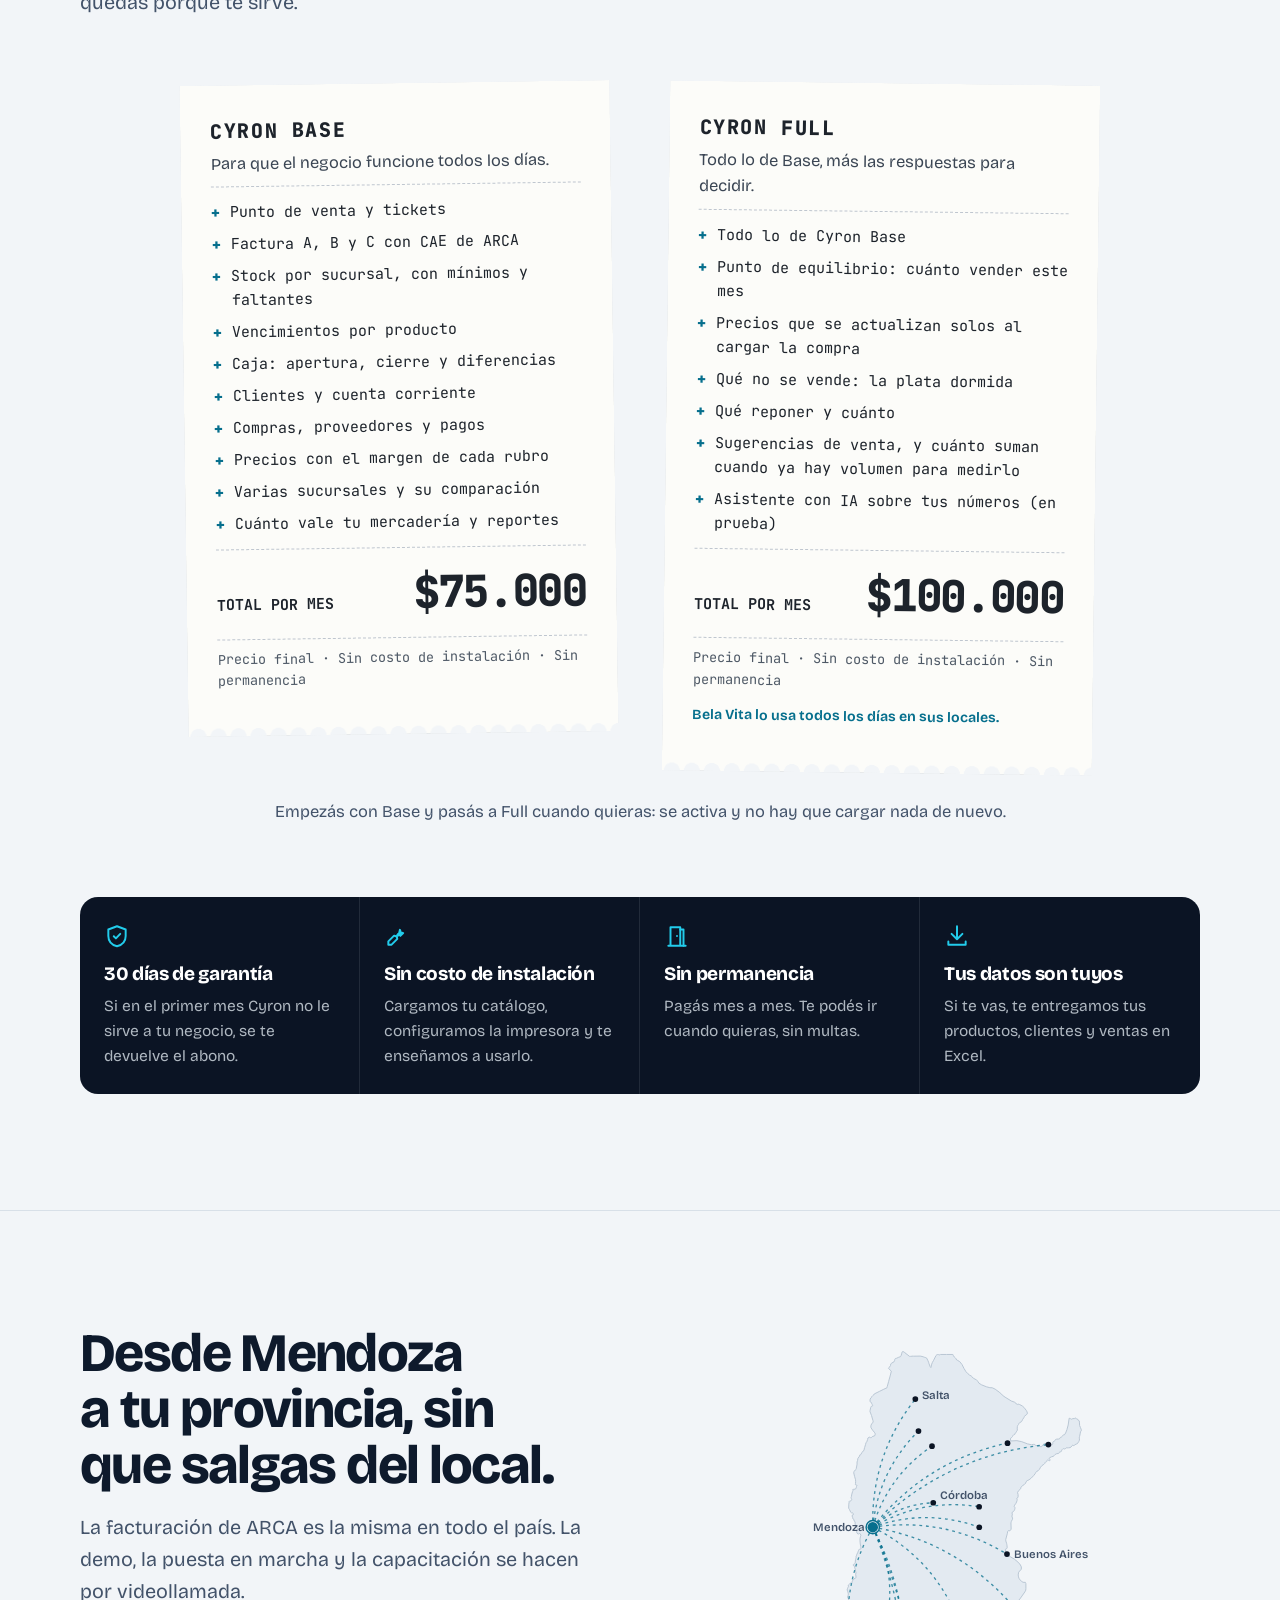
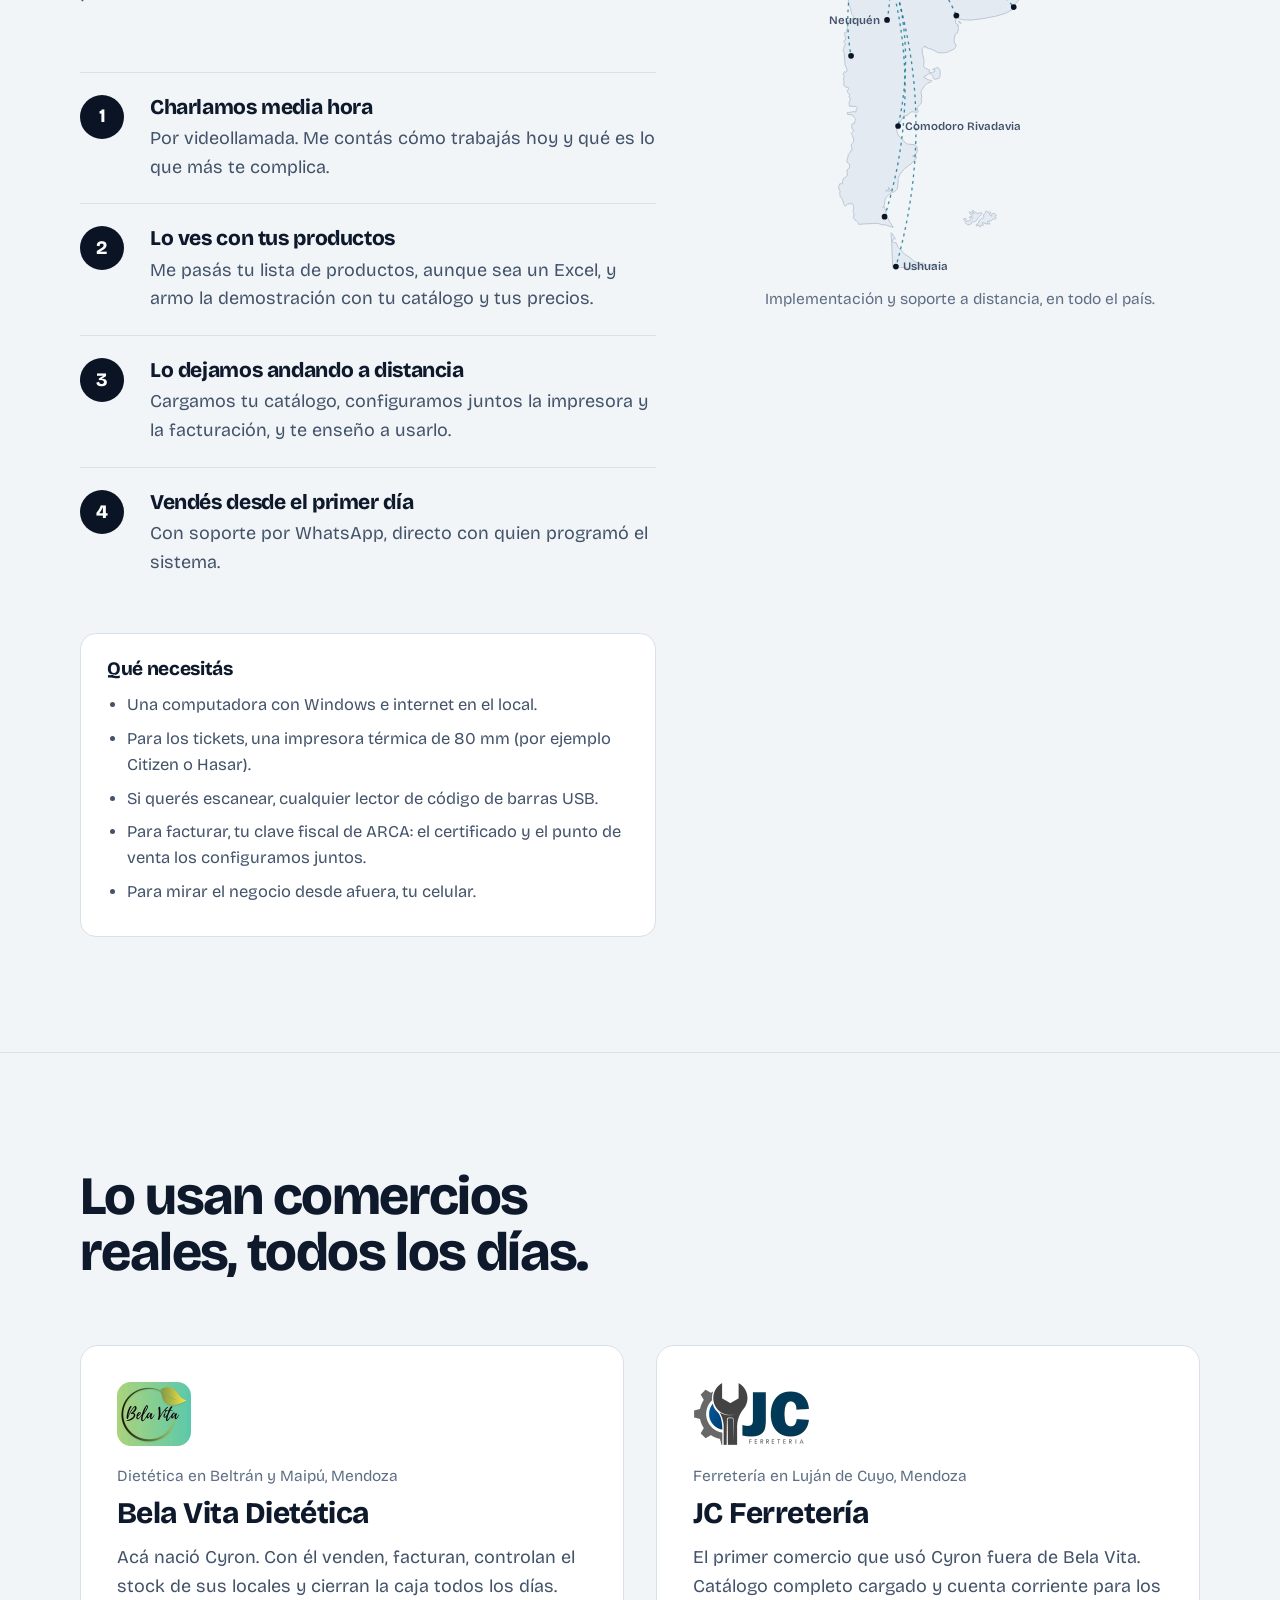
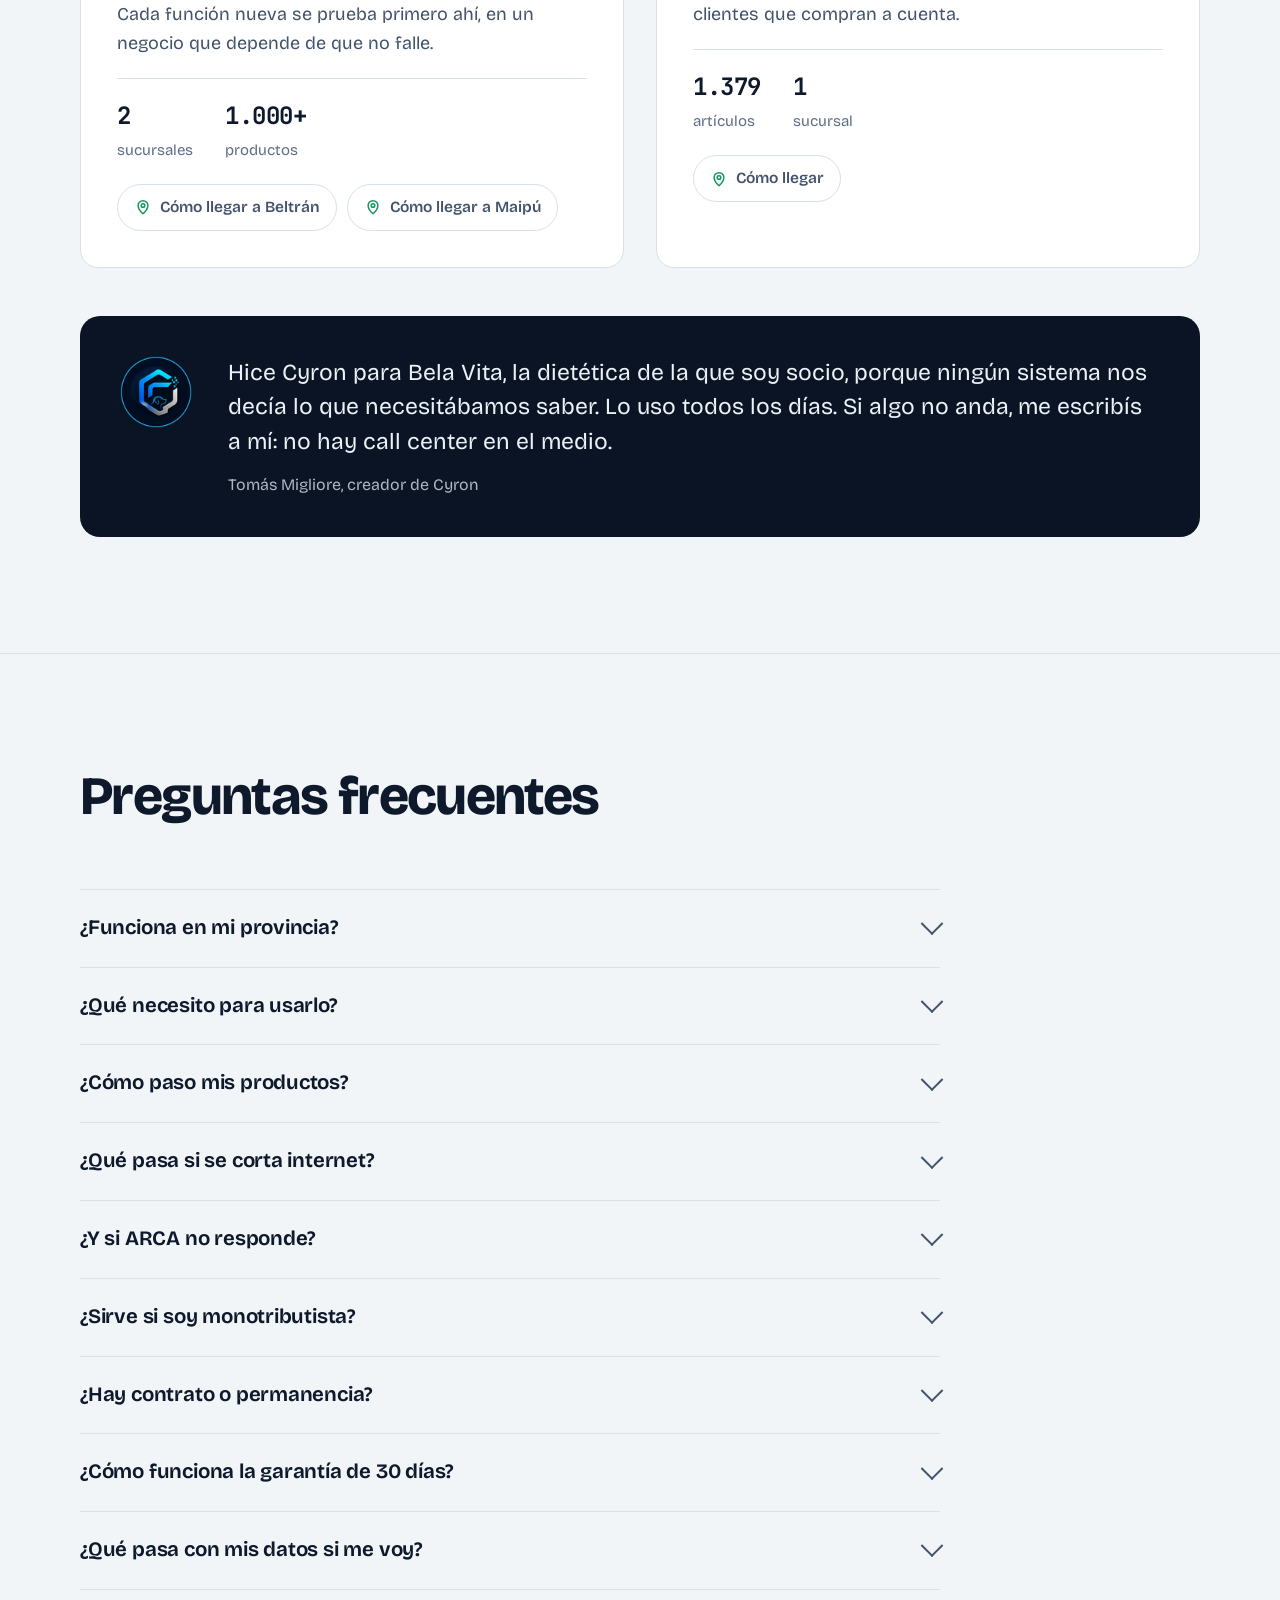
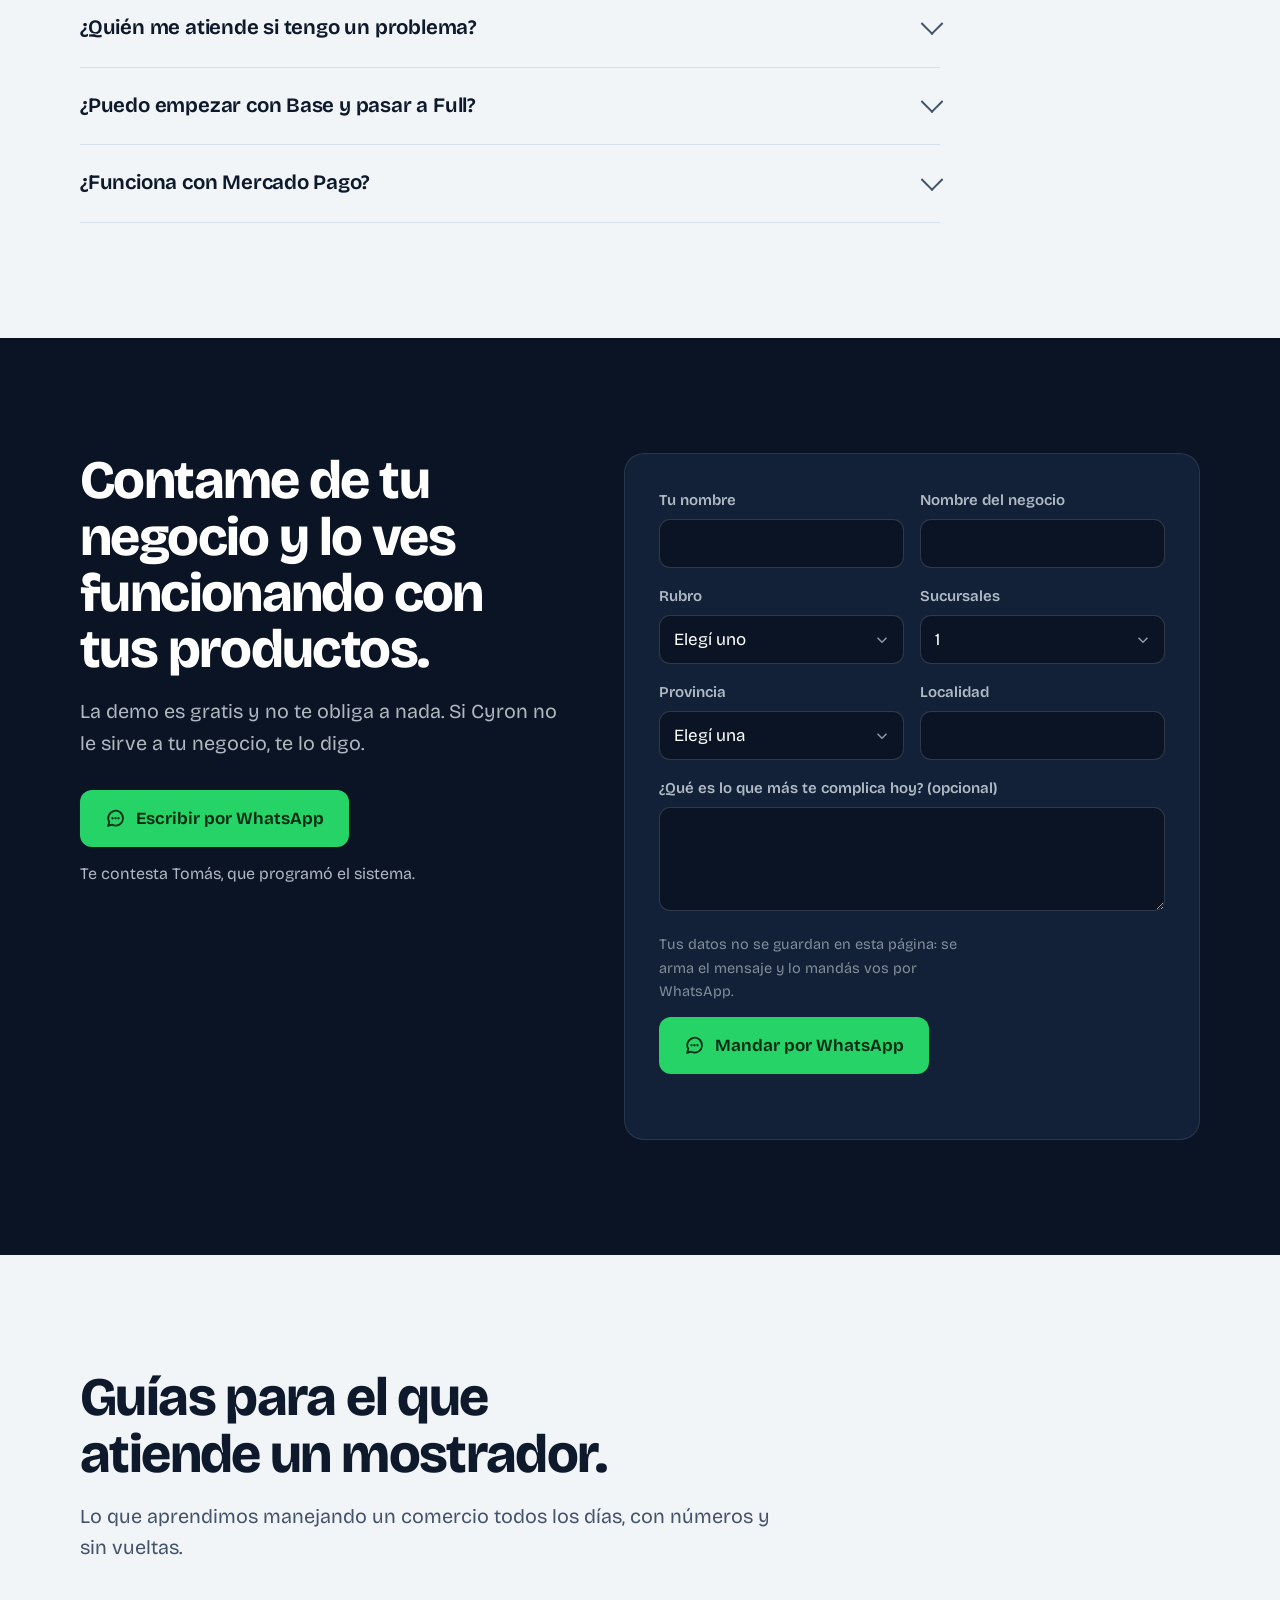
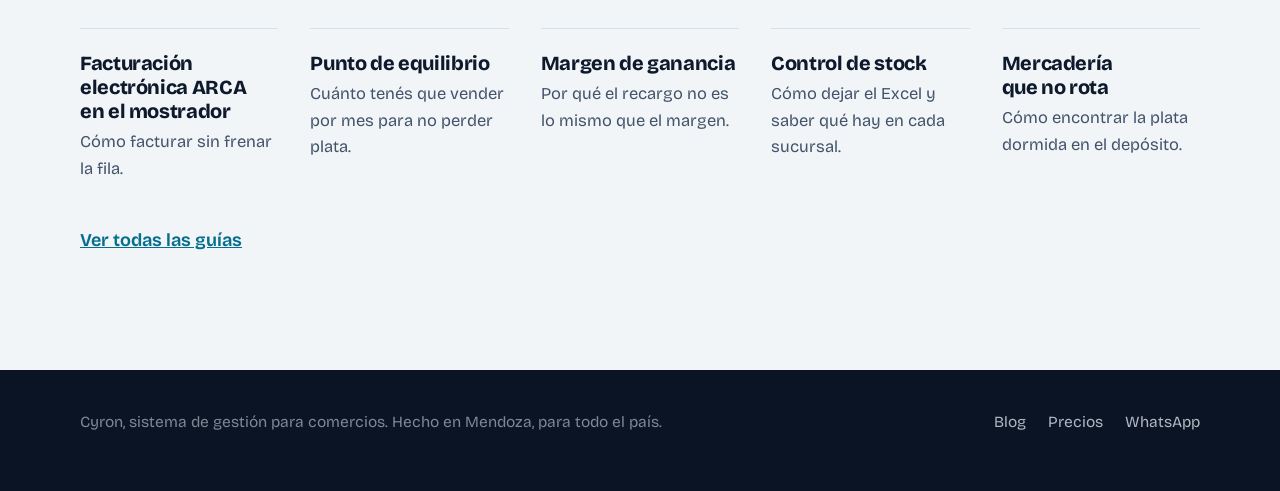
==== commit 7460a1d2: "Casos: "Cómo llegar" a cada comercio, con su local en Google Maps Cada comercio que usa Cyron aparec" ====
--- a/index.html
+++ b/index.html
@@ -468,6 +468,11 @@
 .cifras{display:flex;flex-wrap:wrap;gap:12px 32px;margin-top:20px;padding-top:18px;border-top:1px solid var(--linea)}
 .cifras b{display:block;font-family:var(--mono);font-size:24px;font-weight:700;letter-spacing:-.02em}
 .cifras span{font-size:15px;color:var(--texto-3)}
+/* Cómo llegar: cada comercio que usa Cyron, con su local en Google Maps. */
+.llegar{display:flex;flex-wrap:wrap;gap:10px;margin-top:20px}
+.llegar a{display:inline-flex;align-items:center;gap:8px;min-height:44px;padding:10px 16px;border:1.5px solid var(--linea);border-radius:999px;color:var(--texto-2);font-size:15.5px;font-weight:600;text-decoration:none;transition:border-color .15s ease,color .15s ease}
+.llegar a:hover{border-color:var(--verde);color:var(--verde)}
+.llegar svg{width:18px;height:18px;flex:none;color:var(--verde)}
 .firma{display:grid;grid-template-columns:auto 1fr;gap:clamp(20px,3vw,36px);align-items:start;margin-top:clamp(28px,4vw,48px);padding:clamp(26px,3.4vw,40px);
   background:var(--tinta);color:var(--sobre-tinta);border-radius:20px}
 .firma img{width:72px;height:72px}
@@ -909,10 +914,11 @@
     <div class="casos">
       <article class="caso">
         <img class="caso-logo icono" src="/img/clientes/bela-vita.png" alt="" width="74" height="64" loading="lazy"/>
-        <div class="lugar">Dietética en Mendoza</div>
+        <div class="lugar">Dietética en Beltrán y Maipú, Mendoza</div>
         <h3>Bela Vita Dietética</h3>
         <p>Acá nació Cyron. Con él venden, facturan, controlan el stock de sus locales y cierran la caja todos los días. Cada función nueva se prueba primero ahí, en un negocio que depende de que no falle.</p>
         <div class="cifras"><div><b>2</b><span>sucursales</span></div><div><b>1.000+</b><span>productos</span></div></div>
+        <div class="llegar"><a href="https://maps.app.goo.gl/4rxVYHp6iVied9wh6" target="_blank" rel="noopener"><svg viewBox="0 0 24 24" fill="none" stroke="currentColor" stroke-width="2" stroke-linecap="round" stroke-linejoin="round" aria-hidden="true" focusable="false"><path d="M12 21s-6.5-5.6-6.5-11a6.5 6.5 0 0 1 13 0c0 5.4-6.5 11-6.5 11z"/><circle cx="12" cy="10" r="2.4"/></svg>Cómo llegar a Beltrán</a><a href="https://maps.app.goo.gl/TKthyLAV1rN7BauXA" target="_blank" rel="noopener"><svg viewBox="0 0 24 24" fill="none" stroke="currentColor" stroke-width="2" stroke-linecap="round" stroke-linejoin="round" aria-hidden="true" focusable="false"><path d="M12 21s-6.5-5.6-6.5-11a6.5 6.5 0 0 1 13 0c0 5.4-6.5 11-6.5 11z"/><circle cx="12" cy="10" r="2.4"/></svg>Cómo llegar a Maipú</a></div>
       </article>
       <article class="caso">
         <img class="caso-logo" src="/img/clientes/jc-ferreteria.png" alt="" width="118" height="64" loading="lazy"/>
@@ -920,6 +926,7 @@
         <h3>JC Ferretería</h3>
         <p>El primer comercio que usó Cyron fuera de Bela Vita. Catálogo completo cargado y cuenta corriente para los clientes que compran a cuenta.</p>
         <div class="cifras"><div><b>1.379</b><span>artículos</span></div><div><b>1</b><span>sucursal</span></div></div>
+        <div class="llegar"><a href="https://maps.app.goo.gl/mvdnQseE5bH14zXE6" target="_blank" rel="noopener"><svg viewBox="0 0 24 24" fill="none" stroke="currentColor" stroke-width="2" stroke-linecap="round" stroke-linejoin="round" aria-hidden="true" focusable="false"><path d="M12 21s-6.5-5.6-6.5-11a6.5 6.5 0 0 1 13 0c0 5.4-6.5 11-6.5 11z"/><circle cx="12" cy="10" r="2.4"/></svg>Cómo llegar</a></div>
       </article>
     </div>
     <div class="firma">
